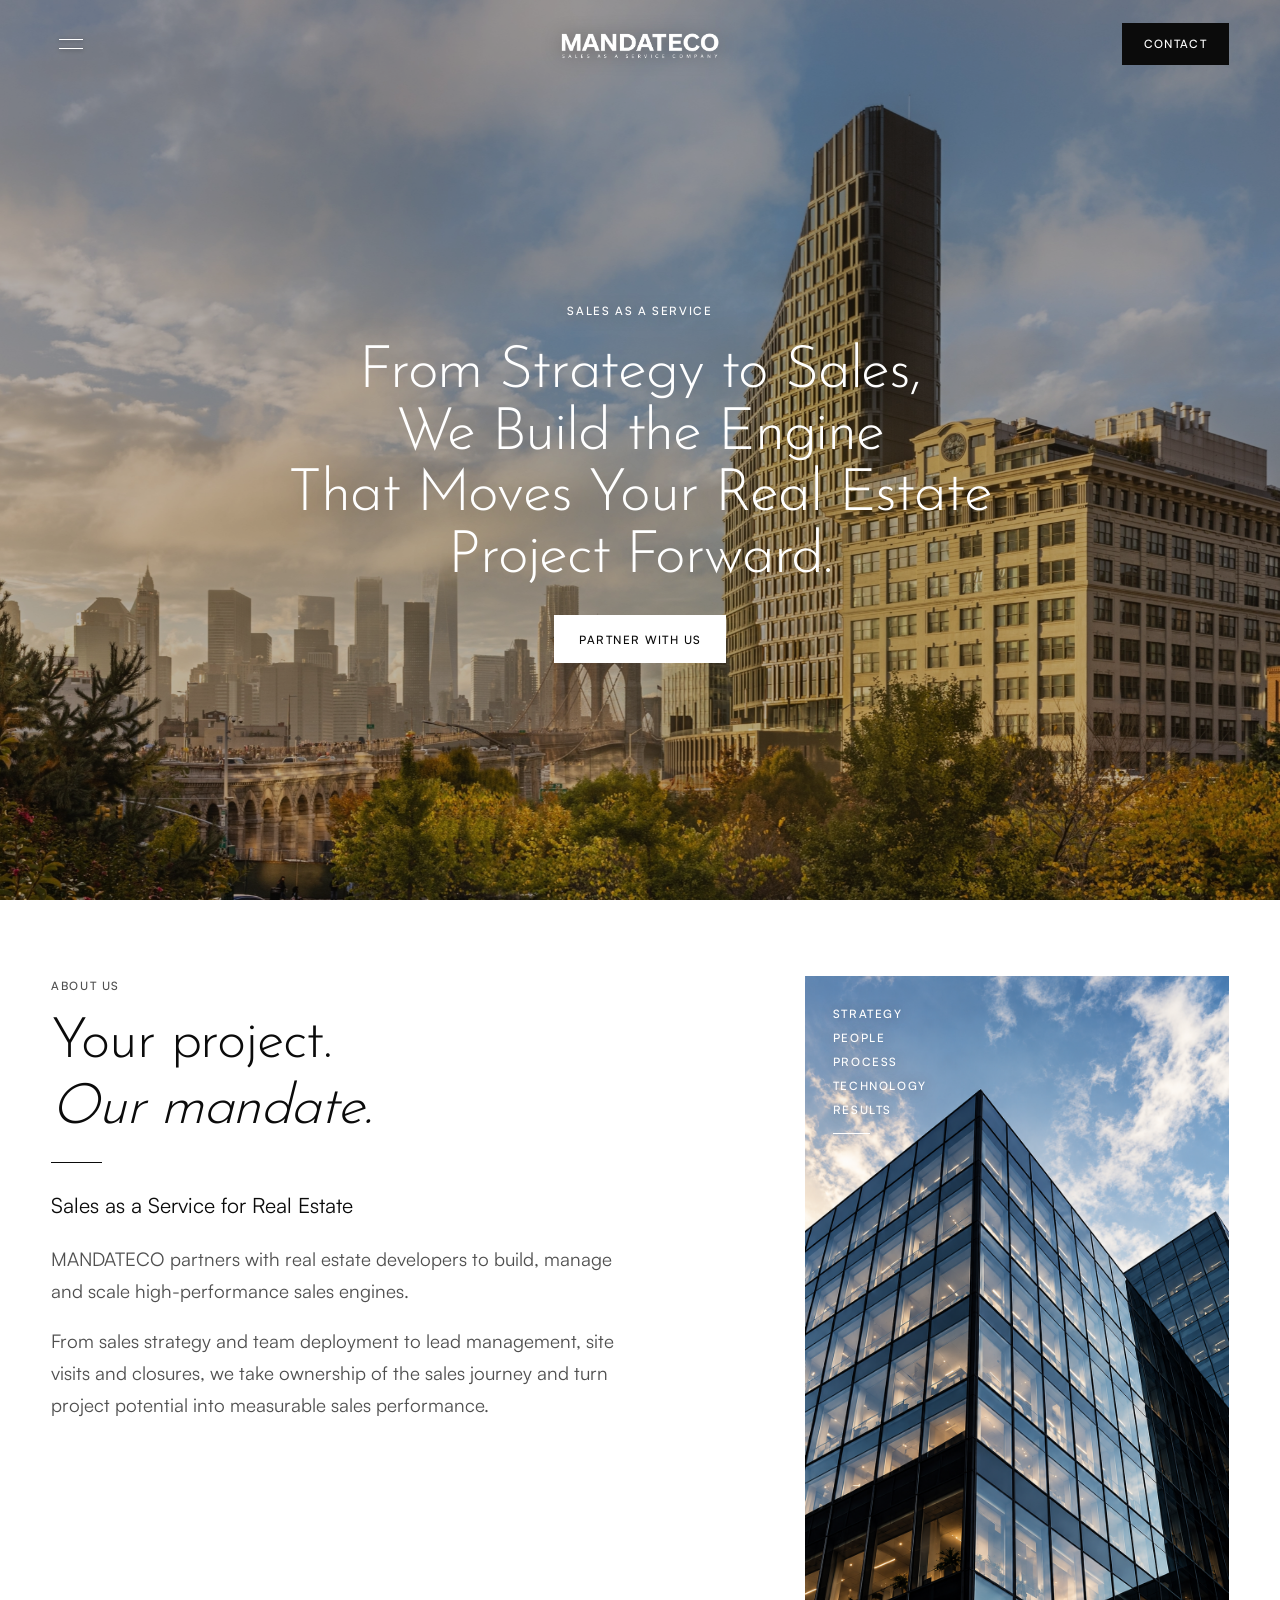
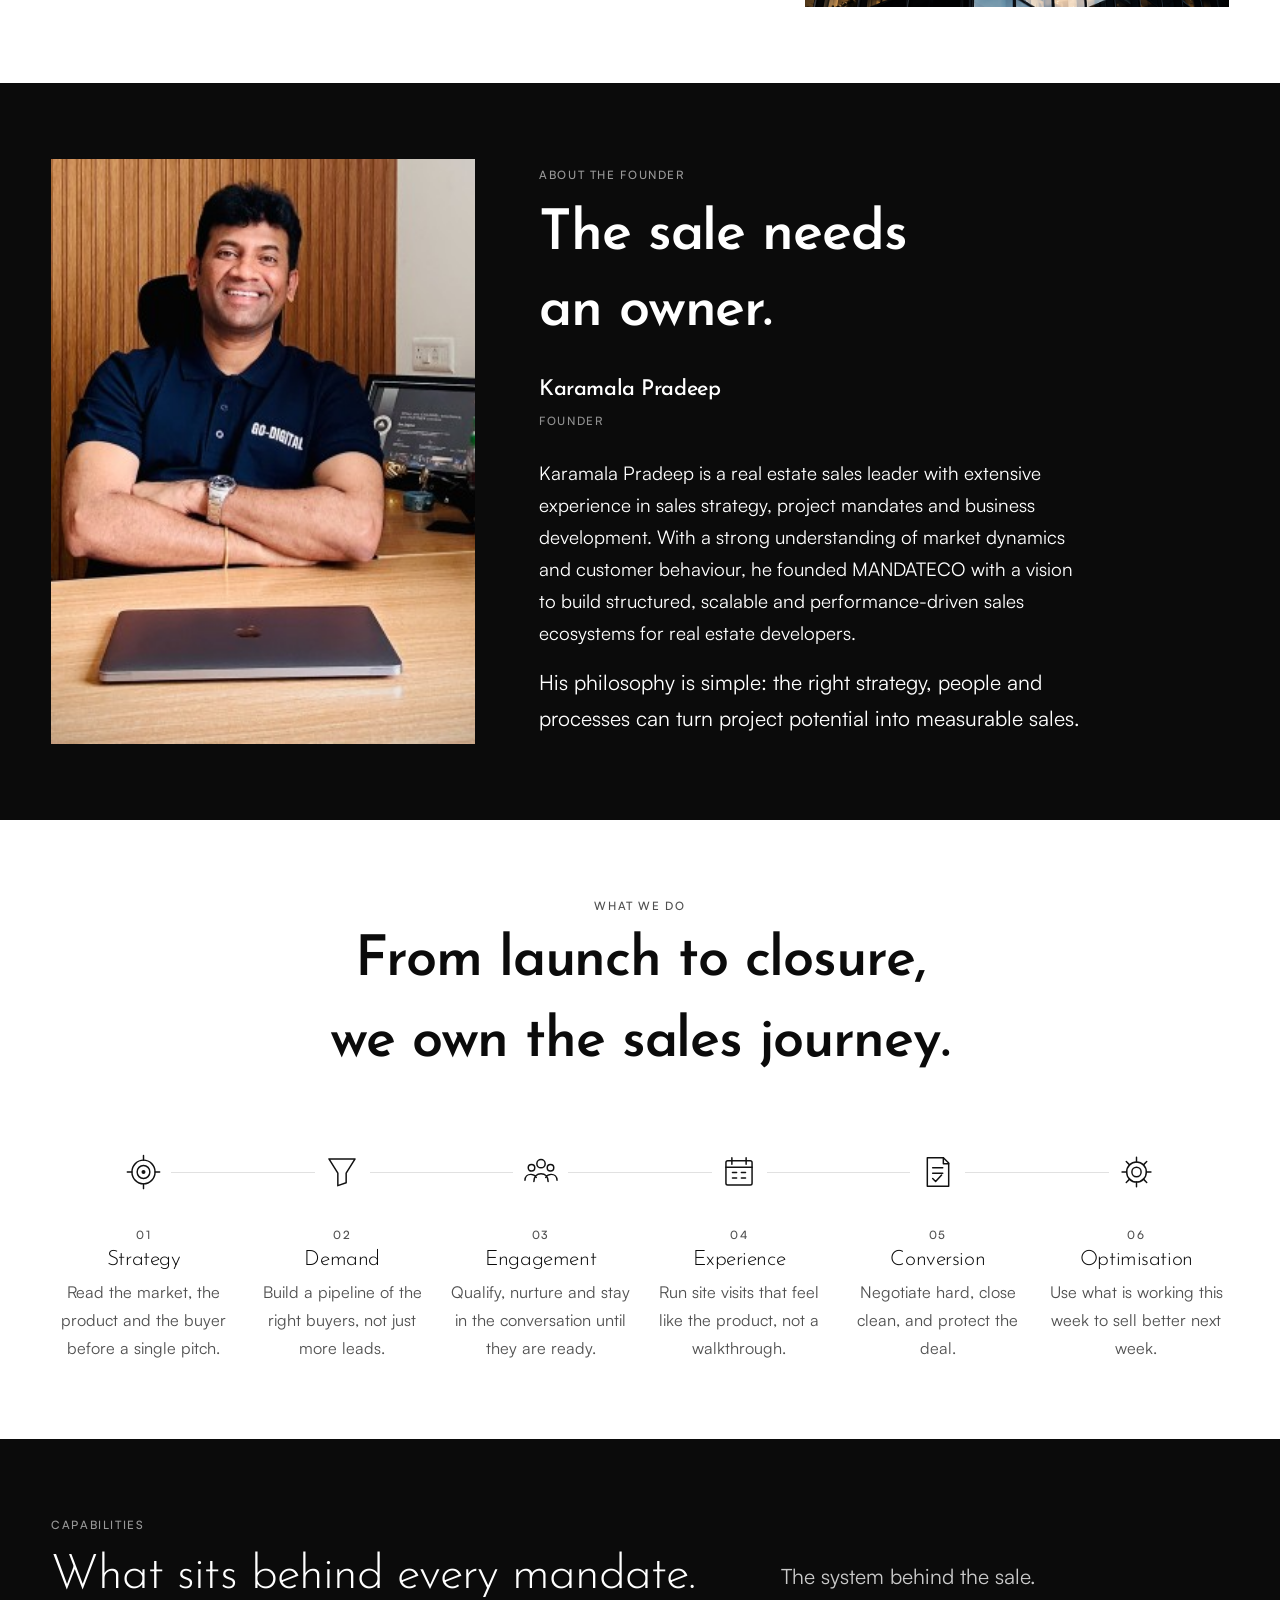
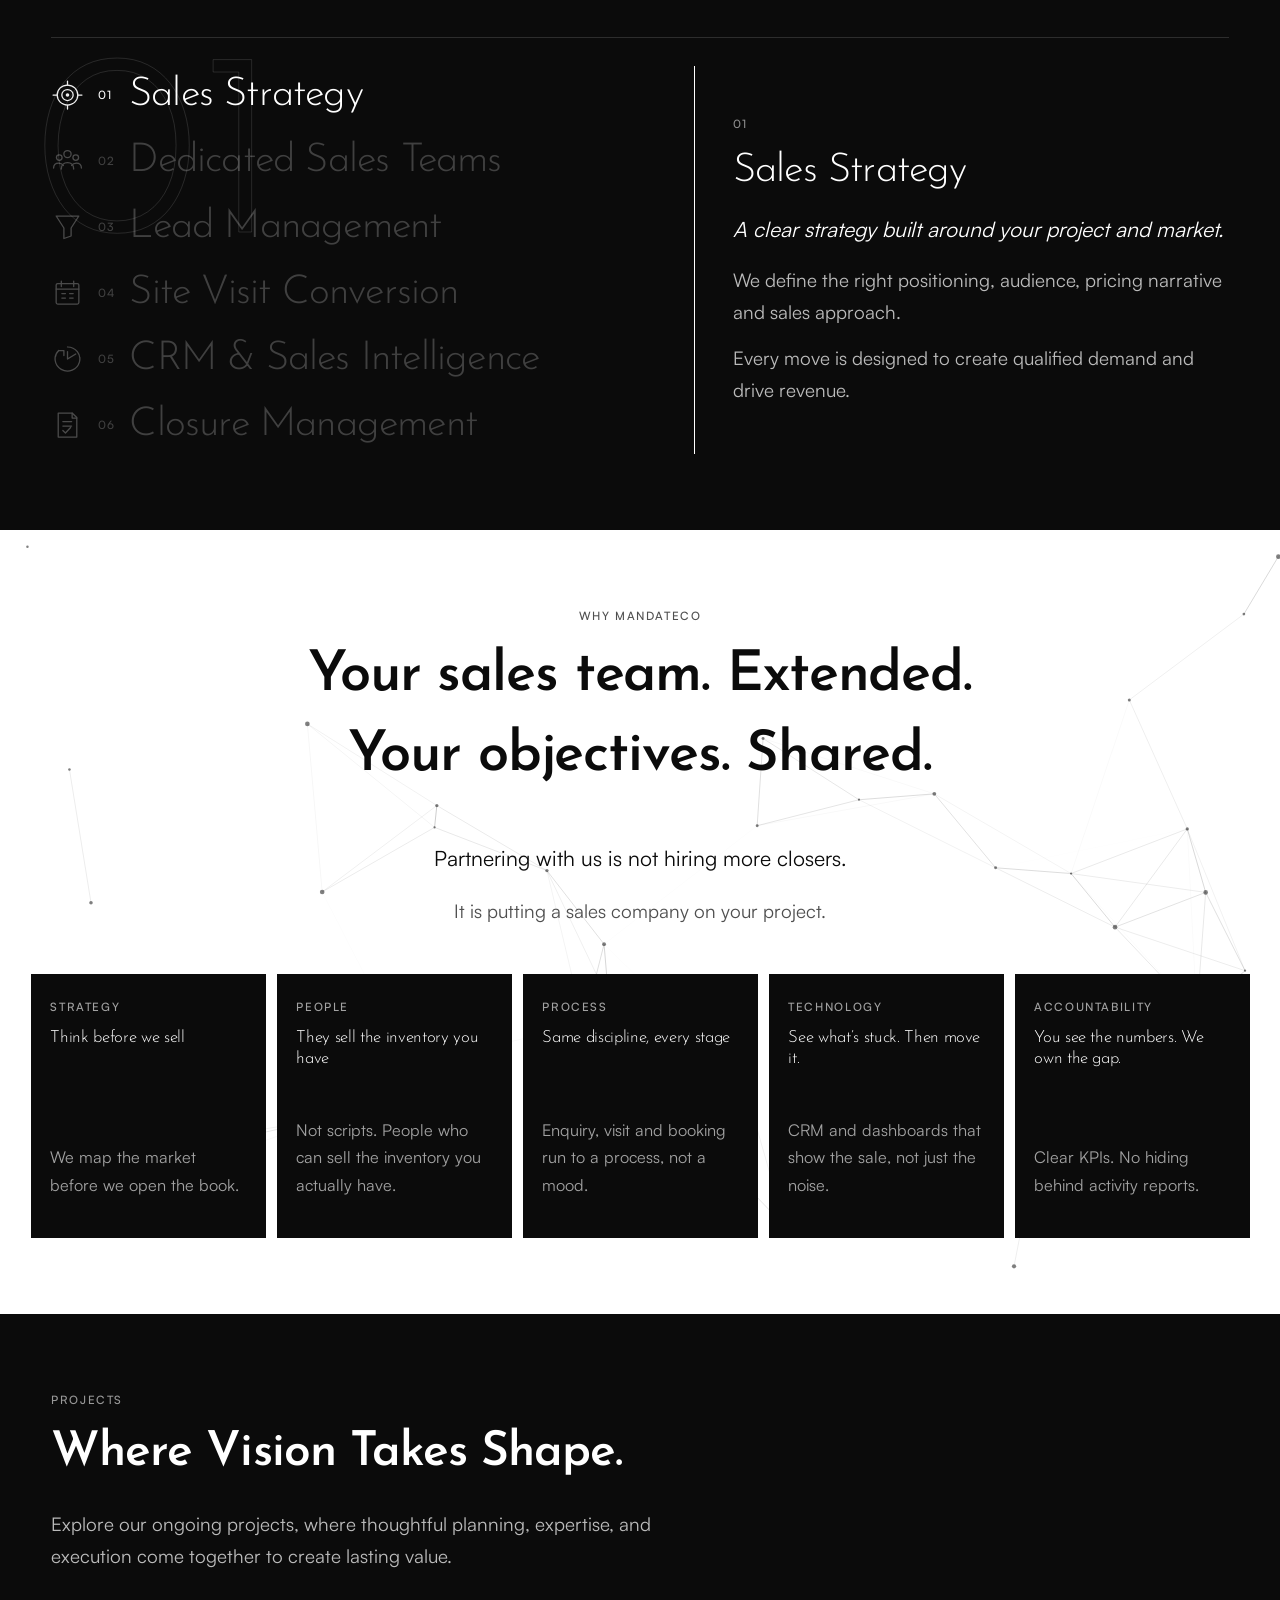
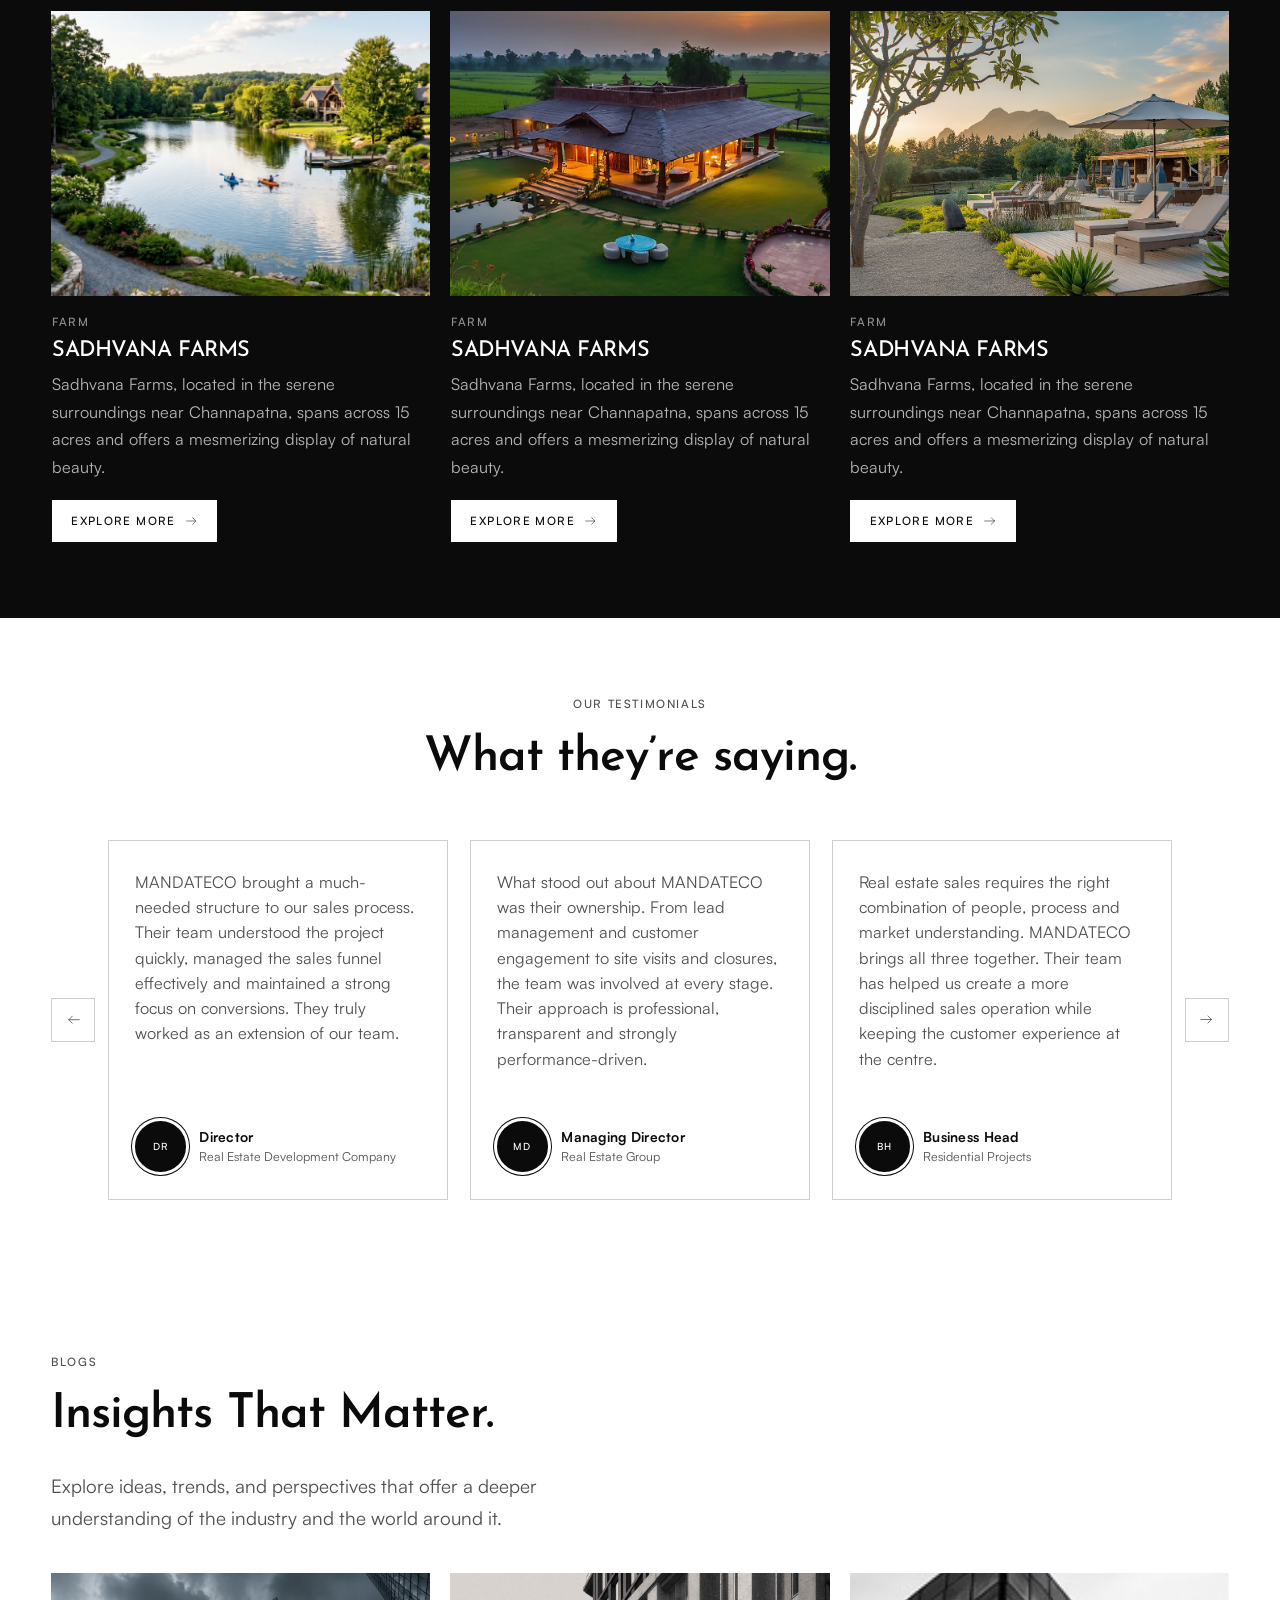
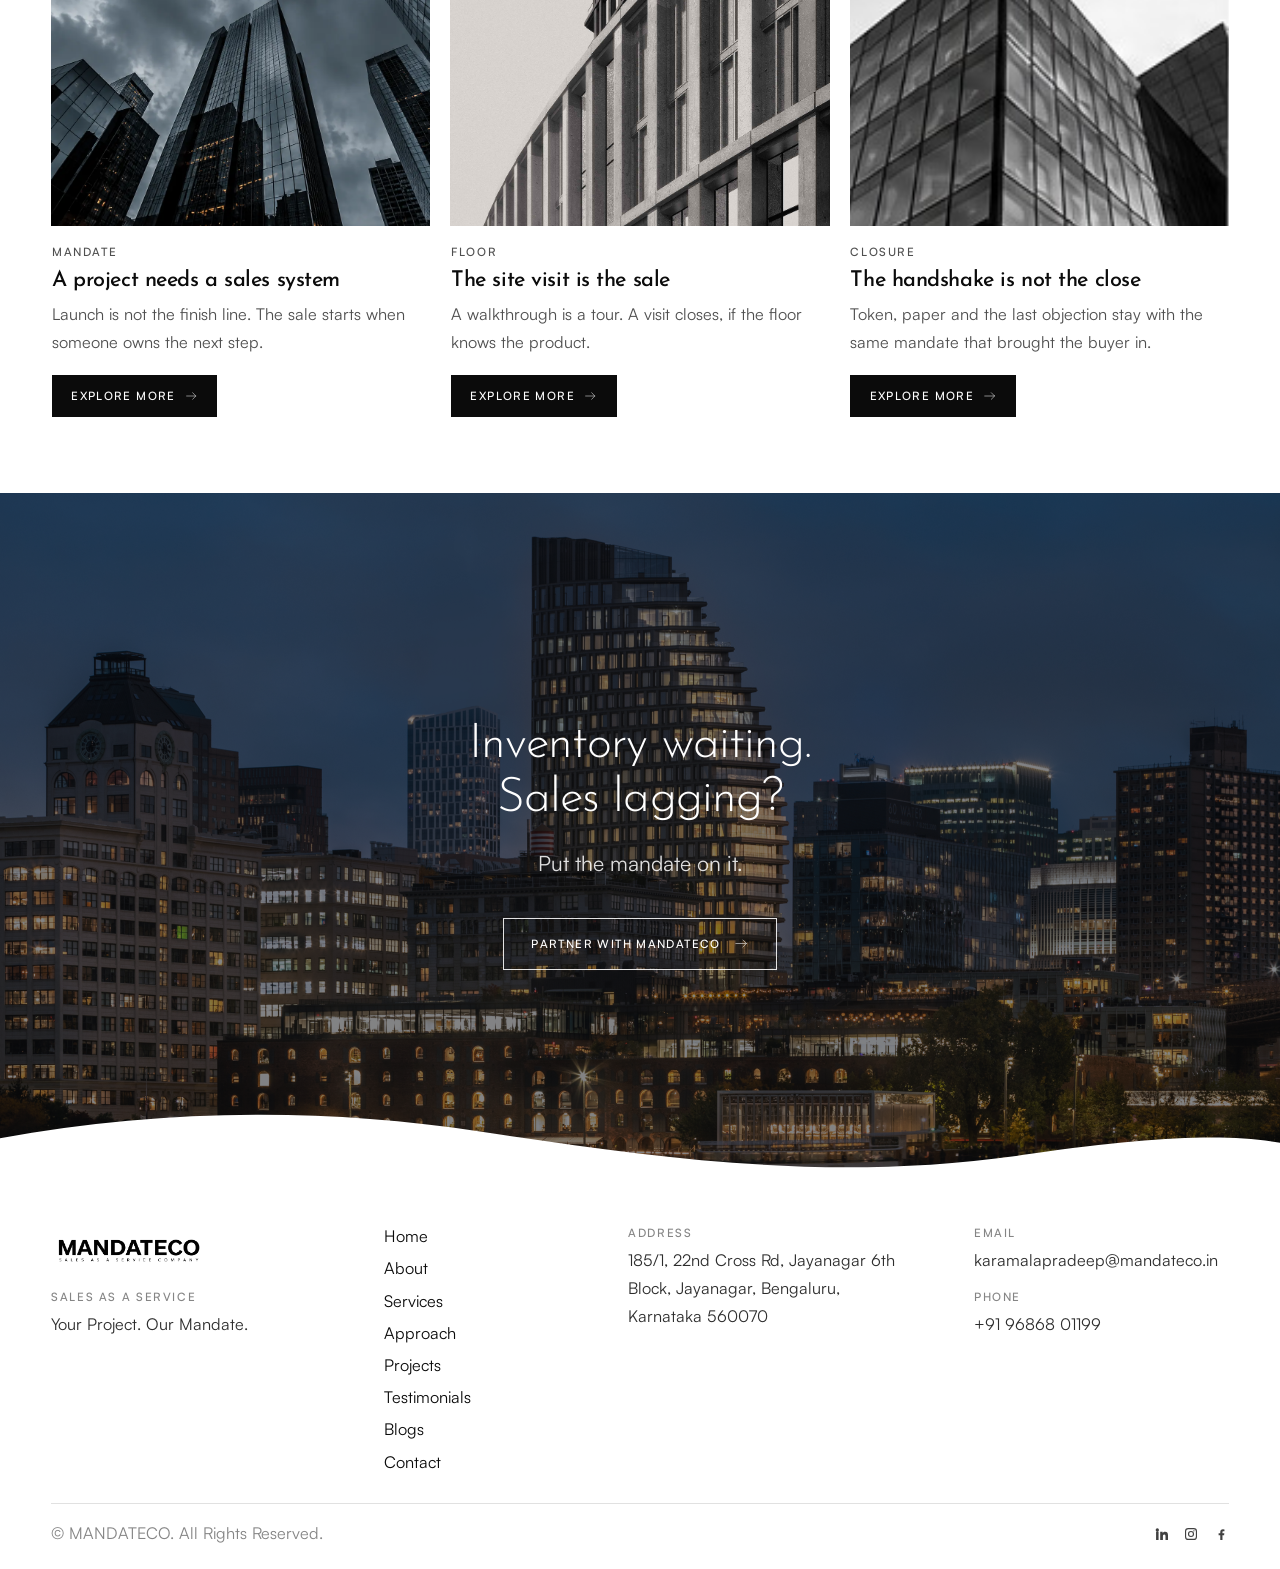
==== index.html @ 2026cc88 "s" ====
<!DOCTYPE html>
<html lang="en">
  <head>
    <meta charset="UTF-8" />
    <meta name="viewport" content="width=device-width, initial-scale=1.0" />
    <meta
      name="description"
      content="MANDATECO is Sales as a Service for real estate developers. We take the mandate and run the sale: strategy, teams, site visits and closures."
    />
    <title>MANDATECO: Sales as a Service for Real Estate</title>
    <link rel="stylesheet" href="css/style.css?v=projects-copy" />
  </head>
  <body>
    <a class="skip-link" href="#home">Skip to content</a>

    <header class="site-header" id="site-header">
      <nav class="nav" aria-label="Primary">
        <button
          class="nav__toggle"
          type="button"
          aria-expanded="false"
          aria-controls="mobile-menu"
          aria-label="Open menu"
        >
          <span class="nav__toggle-line"></span>
          <span class="nav__toggle-line"></span>
        </button>

        <a class="nav__brand" href="#home">
          <img
            class="nav__logo"
            src="assets/logo/mandateco-logo.png"
            alt="MANDATECO"
            width="220"
            height="48"
          />
        </a>

        <a class="nav__cta button-text" href="#contact">Contact</a>
      </nav>
    </header>

    <div
      class="mobile-menu"
      id="mobile-menu"
      aria-hidden="true"
      role="dialog"
      aria-modal="true"
      aria-label="Menu"
    >
      <div class="mobile-menu__bg" aria-hidden="true"></div>
      <nav class="mobile-menu__nav" aria-label="Site">
        <a class="heading-md" href="#about">About</a>
        <a class="heading-md" href="#founder">Founder</a>
        <a class="heading-md" href="#services">Services</a>
        <a class="heading-md" href="#why">Approach</a>
        <a class="heading-md" href="#projects">Projects</a>
        <a class="heading-md" href="#testimonials">Testimonials</a>
        <a class="heading-md" href="#blogs">Blogs</a>
      </nav>
    </div>

    <main>
      <section class="hero" id="home" aria-labelledby="home-title">
        <div class="hero__media" aria-hidden="true">
          <img
            class="is-active"
            src="Public/images/2022PB63_7179-5-scaled.jpg"
            alt=""
            width="2400"
            height="1350"
            fetchpriority="high"
            decoding="async"
          />
          <img
            src="Public/images/olympia-design-hero.jpg"
            alt=""
            width="2400"
            height="1350"
            loading="lazy"
            decoding="async"
          />
          <img
            src="Public/images/second_hero.avif"
            alt=""
            width="2400"
            height="1350"
            loading="lazy"
            decoding="async"
          />
        </div>

        <div class="hero__inner">
          <div class="hero__stage">
            <p class="hero__eyebrow hero__reveal label">
              Sales as a Service
            </p>
            <h1 class="hero__title hero-heading" id="home-title">
              <span class="hero__line"><span>From Strategy to Sales,</span></span>
              <span class="hero__line"><span>We Build the Engine</span></span>
              <span class="hero__line"><span>That Moves Your Real Estate</span></span>
              <span class="hero__line"><span>Project Forward.</span></span>
            </h1>
            <div class="hero__actions hero__reveal">
              <a class="btn btn--solid button-text" href="#contact">Partner With Us</a>
            </div>
          </div>
        </div>
      </section>

      <section class="system" id="about" aria-labelledby="about-title">
        <div class="system__inner">
          <div class="system__copyblock">
            <p class="system__eyebrow label system__reveal">About us</p>
            <h2 class="system__title heading-xl" id="about-title">
              <span class="system__line"><span>Your project.</span></span>
              <span class="system__line system__line--italic"><span>Our mandate.</span></span>
            </h2>
            <span class="system__rule" aria-hidden="true"></span>
            <div class="system__copy">
              <p class="system__reveal description-lg">
                Sales as a Service for Real Estate
              </p>
              <p class="system__reveal description">
                MANDATECO partners with real estate developers to build, manage and scale high-performance sales engines.
              </p>
              <p class="system__reveal description">
                From sales strategy and team deployment to lead management, site visits and closures, we take ownership of the sales journey and turn project potential into measurable sales performance.
              </p>
            </div>
          </div>

          <figure class="system__media">
            <img
              src="Public/images/ChatGPT%20Image%20Sep%2017,%202026,%2010_25_33%20AM.png"
              alt="Glass office building seen from below"
              width="1200"
              height="1800"
              loading="lazy"
              decoding="async"
            />
            <figcaption class="system__overlay label">
              <span>Strategy</span>
              <span>People</span>
              <span>Process</span>
              <span>Technology</span>
              <span>Results</span>
              <span class="system__overlay-rule" aria-hidden="true"></span>
            </figcaption>
          </figure>
        </div>
      </section>

      <section class="founder" id="founder" aria-labelledby="founder-title">
        <div class="founder__inner">
          <figure class="founder__media">
            <img
              src="Public/images/founder.png"
              alt="Karamala Pradeep, founder of MANDATECO"
              width="1200"
              height="1500"
              loading="lazy"
              decoding="async"
            />
          </figure>
          <div class="founder__copyblock">
            <p class="founder__eyebrow label">
              <span>About the founder</span>
            </p>
            <h2 class="founder__title heading-xl" id="founder-title">
              <span class="founder__line"><span>The sale needs</span></span>
              <span class="founder__line"><span>an owner.</span></span>
            </h2>
            <p class="founder__name">Karamala Pradeep</p>
            <p class="founder__role label">Founder</p>
            <div class="founder__copy">
              <p class="founder__reveal description">
                Karamala Pradeep is a real estate sales leader with extensive experience in sales strategy, project mandates and business development. With a strong understanding of market dynamics and customer behaviour, he founded MANDATECO with a vision to build structured, scalable and performance-driven sales ecosystems for real estate developers.
              </p>
              <p class="founder__reveal description-lg">
                His philosophy is simple: the right strategy, people and processes can turn project potential into measurable sales.
              </p>
            </div>
          </div>
        </div>
      </section>

      <section class="journey" id="services" aria-labelledby="services-title">
        <div class="journey__inner">
          <p class="journey__eyebrow label">What we do</p>
          <h2 class="journey__title heading-journey" id="services-title">
            <span class="journey__line"><span>From launch to closure,</span></span>
            <span class="journey__line"><span>we own the sales journey.</span></span>
          </h2>
          <div class="journey__track">
            <span class="journey__wire" aria-hidden="true"></span>
            <ol class="journey__list">
              <li class="journey__step">
                <span class="journey__node">
                  <img src="Public/mandateco_icons_svg/strategy.svg" alt="" width="64" height="64" />
                </span>
                <div class="journey__copy">
                  <p class="journey__label"><span class="label">01</span> Strategy</p>
                  <p class="journey__text description-sm">Read the market, the product and the buyer before a single pitch.</p>
                </div>
              </li>
              <li class="journey__step">
                <span class="journey__node">
                  <img src="Public/mandateco_icons_svg/lead-management.svg" alt="" width="64" height="64" />
                </span>
                <div class="journey__copy">
                  <p class="journey__label"><span class="label">02</span> Demand</p>
                  <p class="journey__text description-sm">Build a pipeline of the right buyers, not just more leads.</p>
                </div>
              </li>
              <li class="journey__step">
                <span class="journey__node">
                  <img src="Public/mandateco_icons_svg/people.svg" alt="" width="64" height="64" />
                </span>
                <div class="journey__copy">
                  <p class="journey__label"><span class="label">03</span> Engagement</p>
                  <p class="journey__text description-sm">Qualify, nurture and stay in the conversation until they are ready.</p>
                </div>
              </li>
              <li class="journey__step">
                <span class="journey__node">
                  <img src="Public/mandateco_icons_svg/site-visit.svg" alt="" width="64" height="64" />
                </span>
                <div class="journey__copy">
                  <p class="journey__label"><span class="label">04</span> Experience</p>
                  <p class="journey__text description-sm">Run site visits that feel like the product, not a walkthrough.</p>
                </div>
              </li>
              <li class="journey__step">
                <span class="journey__node">
                  <img src="Public/mandateco_icons_svg/closure.svg" alt="" width="64" height="64" />
                </span>
                <div class="journey__copy">
                  <p class="journey__label"><span class="label">05</span> Conversion</p>
                  <p class="journey__text description-sm">Negotiate hard, close clean, and protect the deal.</p>
                </div>
              </li>
              <li class="journey__step">
                <span class="journey__node">
                  <img src="Public/mandateco_icons_svg/process.svg" alt="" width="64" height="64" />
                </span>
                <div class="journey__copy">
                  <p class="journey__label"><span class="label">06</span> Optimisation</p>
                  <p class="journey__text description-sm">Use what is working this week to sell better next week.</p>
                </div>
              </li>
            </ol>
          </div>
        </div>
      </section>

      <section class="offer" id="offer" aria-labelledby="offer-title">
        <div class="offer__inner">
          <header class="offer__head">
            <div>
              <p class="offer__eyebrow label">Capabilities</p>
              <h2 class="offer__title heading-lg" id="offer-title">What sits behind every mandate.</h2>
            </div>
            <p class="offer__lead description-lg">
              The system behind the sale.
            </p>
          </header>

          <div class="offer__body">
            <span class="offer__mark" aria-hidden="true">01</span>
            <div
              class="offer__select"
              role="tablist"
              aria-label="Capabilities"
            >
              <button
                type="button"
                role="tab"
                id="offer-tab-1"
                aria-selected="true"
                aria-controls="offer-panel"
                tabindex="0"
                data-lead="A clear strategy built around your project and market."
                data-copy="We define the right positioning, audience, pricing narrative and sales approach."
                data-more="Every move is designed to create qualified demand and drive revenue."
                class="is-active heading-md"
              >
                <img
                  class="offer__tab-icon"
                  src="Public/mandateco_icons_svg/strategy.svg"
                  alt=""
                  width="32"
                  height="32"
                />
                <span class="label">01</span>
                Sales Strategy
              </button>
              <button
                type="button"
                role="tab"
                id="offer-tab-2"
                aria-selected="false"
                aria-controls="offer-panel"
                tabindex="-1"
                data-lead="A focused team working exclusively towards your goals."
                data-copy="Our sales professionals represent your brand with consistency and purpose."
                data-more="From first conversation to final negotiation, we stay involved."
                class="heading-md"
              >
                <img
                  class="offer__tab-icon"
                  src="Public/mandateco_icons_svg/people.svg"
                  alt=""
                  width="32"
                  height="32"
                />
                <span class="label">02</span>
                Dedicated Sales Teams
              </button>
              <button
                type="button"
                role="tab"
                id="offer-tab-3"
                aria-selected="false"
                aria-controls="offer-panel"
                tabindex="-1"
                data-lead="Turning every enquiry into a meaningful opportunity."
                data-copy="We qualify, prioritise and nurture leads with a structured approach."
                data-more="The focus is simple: better conversations, stronger prospects, higher intent."
                class="heading-md"
              >
                <img
                  class="offer__tab-icon"
                  src="Public/mandateco_icons_svg/lead-management.svg"
                  alt=""
                  width="32"
                  height="32"
                />
                <span class="label">03</span>
                Lead Management
              </button>
              <button
                type="button"
                role="tab"
                id="offer-tab-4"
                aria-selected="false"
                aria-controls="offer-panel"
                tabindex="-1"
                data-lead="Because a lead matters only when it moves forward."
                data-copy="We build the right journey from enquiry to scheduled site visit."
                data-more="Timely follow-ups and personalised engagement help maximise conversions."
                class="heading-md"
              >
                <img
                  class="offer__tab-icon"
                  src="Public/mandateco_icons_svg/site-visit.svg"
                  alt=""
                  width="32"
                  height="32"
                />
                <span class="label">04</span>
                Site Visit Conversion
              </button>
              <button
                type="button"
                role="tab"
                id="offer-tab-5"
                aria-selected="false"
                aria-controls="offer-panel"
                tabindex="-1"
                data-lead="Data that brings clarity to every sales decision."
                data-copy="We track leads, interactions, follow-ups and conversions in real time."
                data-more="Actionable insights help teams identify gaps and improve performance."
                class="heading-md"
              >
                <img
                  class="offer__tab-icon"
                  src="Public/mandateco_icons_svg/crm.svg"
                  alt=""
                  width="32"
                  height="32"
                />
                <span class="label">05</span>
                CRM &amp; Sales Intelligence
              </button>
              <button
                type="button"
                role="tab"
                id="offer-tab-6"
                aria-selected="false"
                aria-controls="offer-panel"
                tabindex="-1"
                data-lead="Staying with the opportunity until the deal is done."
                data-copy="We manage follow-ups, objections, negotiations and decision-making."
                data-more="Our focus remains on moving qualified prospects confidently towards closure."
                class="heading-md"
              >
                <img
                  class="offer__tab-icon"
                  src="Public/mandateco_icons_svg/closure.svg"
                  alt=""
                  width="32"
                  height="32"
                />
                <span class="label">06</span>
                Closure Management
              </button>
            </div>
            <div class="offer__panel" id="offer-panel" role="tabpanel" aria-labelledby="offer-tab-1">
              <p class="offer__panel-index label">01</p>
              <h3 class="offer__panel-name heading-md">Sales Strategy</h3>
              <p class="offer__panel-lead description-lg">
                A clear strategy built around your project and market.
              </p>
              <p class="offer__panel-text description">
                We define the right positioning, audience, pricing narrative and sales approach.
              </p>
              <p class="offer__panel-more description">
                Every move is designed to create qualified demand and drive revenue.
              </p>
            </div>
          </div>
        </div>
      </section>

      <section class="objective" id="objective" hidden>
        <div class="objective__media" aria-hidden="true">
          <img
            src="Public/images/start-skyline-b.webp"
            alt=""
            width="2400"
            height="1350"
          />
        </div>
        <div class="objective__inner">
          <p class="objective__eyebrow label">One objective</p>
          <h2 class="objective__title heading-lg">
            <span class="objective__line"><span>Empty the inventory.</span></span>
            <span class="objective__line"><span>Not the calendar.</span></span>
          </h2>
          <div class="objective__copy">
            <p class="objective__reveal description">
              Activity isn’t a result.
            </p>
            <p class="objective__reveal description">
              We track the numbers that move inventory: lead quality, visits,
              conversion, velocity and closures.
            </p>
          </div>
          <a class="objective__cta button-text" href="#contact">
            Put us on the mandate
            <img
              src="Public/mandateco_icons_svg/arrow-right.svg"
              alt=""
              width="24"
              height="24"
            />
          </a>
        </div>
      </section>

      <section class="why" id="why" aria-labelledby="why-title">
        <canvas class="why__net" aria-hidden="true"></canvas>
        <div class="why__inner">
          <header class="why__head">
            <p class="why__eyebrow label">
              <span>Why Mandateco</span>
            </p>
            <h2 class="why__title heading-why" id="why-title">
              <span class="why__line"><span>Your sales team. Extended.</span></span>
              <span class="why__line"><span>Your objectives. Shared.</span></span>
            </h2>
          </header>
          <div class="why__copy">
            <p class="why__reveal description-lg">
              <span>
                Partnering with us is not hiring more closers.
              </span>
            </p>
            <p class="why__reveal description">
              <span>It is putting a sales company on your project.</span>
            </p>
          </div>
        </div>

        <div class="voices" id="voices">
          <div class="voices__stage">
            <div class="voices__rail">
              <button
                class="voices__nav voices__nav--prev"
                type="button"
                aria-label="Previous"
              >
                <img
                  src="Public/mandateco_icons_svg/arrow-right.svg"
                  alt=""
                  width="24"
                  height="24"
                />
              </button>
              <div
                class="voices__viewport"
                tabindex="0"
                aria-label="Why Mandateco points"
              >
                <div class="voices__grid">
              <article class="voices__card voices__card--1">
                <div class="voices__copy">
                  <p class="voices__label label">Strategy</p>
                  <h3 class="voices__quote">Think before we sell</h3>
                  <p class="voices__text description-sm">
                    We map the market before we open the book.
                  </p>
                </div>
              </article>

              <article class="voices__card voices__card--2">
                <div class="voices__copy">
                  <p class="voices__label label">People</p>
                  <h3 class="voices__quote">They sell the inventory you have</h3>
                  <p class="voices__text description-sm">
                    Not scripts. People who can sell the inventory you actually have.
                  </p>
                </div>
              </article>

              <article class="voices__card voices__card--3">
                <div class="voices__copy">
                  <p class="voices__label label">Process</p>
                  <h3 class="voices__quote">Same discipline, every stage</h3>
                  <p class="voices__text description-sm">
                    Enquiry, visit and booking run to a process, not a mood.
                  </p>
                </div>
              </article>

              <article class="voices__card voices__card--4">
                <div class="voices__copy">
                  <p class="voices__label label">Technology</p>
                  <h3 class="voices__quote">See what’s stuck. Then move it.</h3>
                  <p class="voices__text description-sm">
                    CRM and dashboards that show the sale, not just the noise.
                  </p>
                </div>
              </article>

              <article class="voices__card voices__card--5">
                <div class="voices__copy">
                  <p class="voices__label label">Accountability</p>
                  <h3 class="voices__quote">You see the numbers. We own the gap.</h3>
                  <p class="voices__text description-sm">
                    Clear KPIs. No hiding behind activity reports.
                  </p>
                </div>
              </article>
                </div>
              </div>
              <button
                class="voices__nav voices__nav--next"
                type="button"
                aria-label="Next"
              >
                <img
                  src="Public/mandateco_icons_svg/arrow-right.svg"
                  alt=""
                  width="24"
                  height="24"
                />
              </button>
            </div>
          </div>
        </div>
      </section>

      <section class="projects" id="projects" aria-labelledby="projects-title">
        <div class="projects__inner">
          <header class="projects__head">
            <p class="projects__eyebrow label">
              <span>Projects</span>
            </p>
            <h2 class="projects__title heading-lg" id="projects-title">
              <span class="projects__line"><span>Where Vision Takes Shape.</span></span>
            </h2>
            <p class="projects__lead description">
              <span>
                Explore our ongoing projects, where thoughtful planning, expertise, and execution come together to create lasting value.
              </span>
            </p>
          </header>

          <div class="projects__grid">
            <article class="projects__card">
              <figure class="projects__figure">
                <img
                  src="Public/images/projects/sadhvana-lake.jpg"
                  alt="Lake and grounds at Sadhvana Farms"
                  width="900"
                  height="700"
                  loading="lazy"
                  decoding="async"
                />
              </figure>
              <div class="projects__meta">
                <p class="projects__type label">Farm</p>
                <h3 class="projects__name">SADHVANA FARMS</h3>
                <p class="projects__note description-sm">
                  Sadhvana Farms, located in the serene surroundings near Channapatna, spans across 15 acres and offers a mesmerizing display of natural beauty.
                </p>
                <a class="projects__more btn btn--solid button-text" href="#contact">
                  Explore more
                  <img
                    src="Public/mandateco_icons_svg/arrow-right.svg"
                    alt=""
                    width="24"
                    height="24"
                  />
                </a>
              </div>
            </article>

            <article class="projects__card">
              <figure class="projects__figure">
                <img
                  src="Public/images/projects/sadhvana-clubhouse.jpg"
                  alt="Clubhouse at Sadhvana Farms"
                  width="900"
                  height="700"
                  loading="lazy"
                  decoding="async"
                />
              </figure>
              <div class="projects__meta">
                <p class="projects__type label">Farm</p>
                <h3 class="projects__name">SADHVANA FARMS</h3>
                <p class="projects__note description-sm">
                  Sadhvana Farms, located in the serene surroundings near Channapatna, spans across 15 acres and offers a mesmerizing display of natural beauty.
                </p>
                <a class="projects__more btn btn--solid button-text" href="#contact">
                  Explore more
                  <img
                    src="Public/mandateco_icons_svg/arrow-right.svg"
                    alt=""
                    width="24"
                    height="24"
                  />
                </a>
              </div>
            </article>

            <article class="projects__card">
              <figure class="projects__figure">
                <img
                  src="Public/images/projects/sadhvana-garden.jpg"
                  alt="Garden seating at Sadhvana Farms"
                  width="900"
                  height="700"
                  loading="lazy"
                  decoding="async"
                />
              </figure>
              <div class="projects__meta">
                <p class="projects__type label">Farm</p>
                <h3 class="projects__name">SADHVANA FARMS</h3>
                <p class="projects__note description-sm">
                  Sadhvana Farms, located in the serene surroundings near Channapatna, spans across 15 acres and offers a mesmerizing display of natural beauty.
                </p>
                <a class="projects__more btn btn--solid button-text" href="#contact">
                  Explore more
                  <img
                    src="Public/mandateco_icons_svg/arrow-right.svg"
                    alt=""
                    width="24"
                    height="24"
                  />
                </a>
              </div>
            </article>
          </div>
        </div>
      </section>

      <section class="quotes" id="testimonials" aria-labelledby="testimonials-title">
        <div class="quotes__inner">
          <header class="quotes__head">
            <p class="quotes__eyebrow label">
              <span>Our testimonials</span>
            </p>
            <h2 class="quotes__title heading-lg" id="testimonials-title">
              <span class="quotes__line"><span>What they’re saying.</span></span>
            </h2>
          </header>

          <div class="quotes__rail">
            <button
              class="quotes__nav quotes__nav--prev"
              type="button"
              aria-label="Previous testimonials"
            >
              <img
                src="Public/mandateco_icons_svg/arrow-right.svg"
                alt=""
                width="24"
                height="24"
              />
            </button>
            <div
              class="quotes__viewport"
              tabindex="0"
              aria-label="Testimonials"
            >
              <div class="quotes__grid">
                <article class="quotes__card">
                  <p class="quotes__text description-sm">
                    MANDATECO brought a much-needed structure to our sales process. Their team understood the project quickly, managed the sales funnel effectively and maintained a strong focus on conversions. They truly worked as an extension of our team.
                  </p>
                  <div class="quotes__person">
                    <span class="quotes__avatar" aria-hidden="true">DR</span>
                    <div class="quotes__who">
                      <h3 class="quotes__name">Director</h3>
                      <p class="quotes__role">Real Estate Development Company</p>
                    </div>
                  </div>
                </article>

                <article class="quotes__card">
                  <p class="quotes__text description-sm">
                    What stood out about MANDATECO was their ownership. From lead management and customer engagement to site visits and closures, the team was involved at every stage. Their approach is professional, transparent and strongly performance-driven.
                  </p>
                  <div class="quotes__person">
                    <span class="quotes__avatar" aria-hidden="true">MD</span>
                    <div class="quotes__who">
                      <h3 class="quotes__name">Managing Director</h3>
                      <p class="quotes__role">Real Estate Group</p>
                    </div>
                  </div>
                </article>

                <article class="quotes__card">
                  <p class="quotes__text description-sm">
                    Real estate sales requires the right combination of people, process and market understanding. MANDATECO brings all three together. Their team has helped us create a more disciplined sales operation while keeping the customer experience at the centre.
                  </p>
                  <div class="quotes__person">
                    <span class="quotes__avatar" aria-hidden="true">BH</span>
                    <div class="quotes__who">
                      <h3 class="quotes__name">Business Head</h3>
                      <p class="quotes__role">Residential Projects</p>
                    </div>
                  </div>
                </article>

                <article class="quotes__card">
                  <p class="quotes__text description-sm">
                    Working with MANDATECO feels different from working with a conventional sales agency. They take the mandate seriously, understand the business objective and continuously look at ways to improve the sales funnel. Their commitment to the project has been impressive.
                  </p>
                  <div class="quotes__person">
                    <span class="quotes__avatar" aria-hidden="true">FD</span>
                    <div class="quotes__who">
                      <h3 class="quotes__name">Founder</h3>
                      <p class="quotes__role">Real Estate Development Company</p>
                    </div>
                  </div>
                </article>
              </div>
            </div>
            <button
              class="quotes__nav quotes__nav--next"
              type="button"
              aria-label="Next testimonials"
            >
              <img
                src="Public/mandateco_icons_svg/arrow-right.svg"
                alt=""
                width="24"
                height="24"
              />
            </button>
          </div>
        </div>
      </section>

      <section class="blog" id="blogs" aria-labelledby="blogs-title">
        <div class="blog__inner">
          <header class="blog__head">
            <p class="blog__eyebrow label">
              <span>Blogs</span>
            </p>
            <h2 class="blog__title heading-lg" id="blogs-title">
              <span class="blog__line"><span>Insights That Matter.</span></span>
            </h2>
            <p class="blog__lead description">
              <span>
                Explore ideas, trends, and perspectives that offer a deeper understanding of the industry and the world around it.
              </span>
            </p>
          </header>

          <div class="blog__grid">
            <article class="blog__card">
              <figure class="blog__figure">
                <img
                  src="Public/images/start-skyline-b.webp"
                  alt="City skyline at dusk"
                  width="1600"
                  height="900"
                  loading="lazy"
                  decoding="async"
                />
              </figure>
              <div class="blog__meta">
                <p class="blog__type label">Mandate</p>
                <h3 class="blog__name">A project needs a sales system</h3>
                <p class="blog__note description-sm">
                  Launch is not the finish line. The sale starts when someone
                  owns the next step.
                </p>
                <a class="blog__more btn btn--solid button-text" href="#contact">
                  Explore more
                  <img
                    src="Public/mandateco_icons_svg/arrow-right.svg"
                    alt=""
                    width="24"
                    height="24"
                  />
                </a>
              </div>
            </article>

            <article class="blog__card">
              <figure class="blog__figure">
                <img
                  src="Public/images/olympia-design-hero.jpg"
                  alt="Residential interior and product on site"
                  width="1200"
                  height="800"
                  loading="lazy"
                  decoding="async"
                />
              </figure>
              <div class="blog__meta">
                <p class="blog__type label">Floor</p>
                <h3 class="blog__name">The site visit is the sale</h3>
                <p class="blog__note description-sm">
                  A walkthrough is a tour. A visit closes, if the floor knows
                  the product.
                </p>
                <a class="blog__more btn btn--solid button-text" href="#contact">
                  Explore more
                  <img
                    src="Public/mandateco_icons_svg/arrow-right.svg"
                    alt=""
                    width="24"
                    height="24"
                  />
                </a>
              </div>
            </article>

            <article class="blog__card">
              <figure class="blog__figure">
                <img
                  src="Public/images/about-building.jpg"
                  alt="Office building facade"
                  width="1200"
                  height="800"
                  loading="lazy"
                  decoding="async"
                />
              </figure>
              <div class="blog__meta">
                <p class="blog__type label">Closure</p>
                <h3 class="blog__name">The handshake is not the close</h3>
                <p class="blog__note description-sm">
                  Token, paper and the last objection stay with the same mandate
                  that brought the buyer in.
                </p>
                <a class="blog__more btn btn--solid button-text" href="#contact">
                  Explore more
                  <img
                    src="Public/mandateco_icons_svg/arrow-right.svg"
                    alt=""
                    width="24"
                    height="24"
                  />
                </a>
              </div>
            </article>
          </div>
        </div>
      </section>

      <section class="closer" id="contact" aria-labelledby="contact-title">
        <div class="closer__media" aria-hidden="true">
          <img
            src="Public/images/CTA.jpg"
            alt=""
            width="2400"
            height="1600"
            loading="lazy"
            decoding="async"
          />
        </div>
        <div class="closer__inner">
          <h2 class="closer__title heading-lg" id="contact-title">
            <span class="closer__line"><span>Inventory waiting.</span></span>
            <span class="closer__line"><span>Sales lagging?</span></span>
          </h2>
          <p class="closer__lead description-lg">
            Put the mandate on it.
          </p>
          <a class="closer__cta button-text" href="#contact">
            Partner with MANDATECO
            <img
              src="Public/mandateco_icons_svg/arrow-right.svg"
              alt=""
              width="24"
              height="24"
            />
          </a>
        </div>
        <div class="closer__wave" aria-hidden="true">
          <svg viewBox="0 0 1440 90" preserveAspectRatio="none">
            <path
              fill="currentColor"
              d="M0,38 C180,12 360,10 540,32 C760,58 940,78 1160,52 C1300,36 1380,34 1440,42 L1440,90 L0,90 Z"
            />
          </svg>
        </div>
      </section>
    </main>

    <footer class="site-footer">
      <div class="footer__inner">
        <div class="footer__grid">
          <div class="footer__col">
            <a class="footer__brand" href="#home">
              <img
                class="footer__logo"
                src="assets/logo/mandateco-logo.png"
                alt="MANDATECO"
                width="220"
                height="48"
              />
            </a>
            <p class="footer__kicker label">Sales as a Service</p>
            <p class="footer__line description-sm">Your Project. Our Mandate.</p>
          </div>

          <nav class="footer__col" aria-label="Footer">
            <ul class="footer__list description-sm">
              <li><a href="#home">Home</a></li>
              <li><a href="#about">About</a></li>
              <li><a href="#services">Services</a></li>
              <li><a href="#why">Approach</a></li>
              <li><a href="#projects">Projects</a></li>
              <li><a href="#testimonials">Testimonials</a></li>
              <li><a href="#blogs">Blogs</a></li>
              <li><a href="#contact">Contact</a></li>
            </ul>
          </nav>

          <div class="footer__col">
            <p class="footer__heading label">Address</p>
            <p class="footer__line description-sm">
              <a
                href="https://maps.google.com/?q=185/1,+22nd+Cross+Rd,+Jayanagar+6th+Block,+Jayanagar,+Bengaluru,+Karnataka+560070"
                target="_blank"
                rel="noopener noreferrer"
              >
                185/1, 22nd Cross Rd, Jayanagar 6th Block, Jayanagar, Bengaluru,
                Karnataka 560070
              </a>
            </p>
          </div>

          <div class="footer__col">
            <p class="footer__heading label">Email</p>
            <p class="footer__line description-sm">
              <a href="mailto:karamalapradeep@mandateco.in">karamalapradeep@mandateco.in</a>
            </p>
            <p class="footer__heading label">Phone</p>
            <p class="footer__line description-sm">
              <a href="tel:+919686801199">+91 96868 01199</a>
            </p>
          </div>
        </div>

        <div class="footer__bar">
          <p class="footer__copy description-sm">
            © MANDATECO. All Rights Reserved.
          </p>
          <ul class="footer__social">
            <li>
              <a href="#" aria-label="LinkedIn">
                <svg viewBox="0 0 24 24" aria-hidden="true">
                  <path
                    fill="currentColor"
                    d="M4.98 3.5A2.48 2.48 0 1 1 2.5 6a2.48 2.48 0 0 1 2.48-2.5ZM3.1 8.75h3.76V21H3.1V8.75ZM9.3 8.75h3.6v1.67h.05c.5-.95 1.73-1.95 3.56-1.95 3.8 0 4.5 2.5 4.5 5.76V21h-3.76v-5.4c0-1.29-.02-2.95-1.8-2.95-1.8 0-2.08 1.4-2.08 2.85V21H9.3V8.75Z"
                  />
                </svg>
              </a>
            </li>
            <li>
              <a href="#" aria-label="Instagram">
                <svg viewBox="0 0 24 24" aria-hidden="true">
                  <path
                    fill="currentColor"
                    d="M8 3h8a5 5 0 0 1 5 5v8a5 5 0 0 1-5 5H8a5 5 0 0 1-5-5V8a5 5 0 0 1 5-5Zm0 1.7A3.3 3.3 0 0 0 4.7 8v8A3.3 3.3 0 0 0 8 19.3h8A3.3 3.3 0 0 0 19.3 16V8A3.3 3.3 0 0 0 16 4.7H8Zm8.4 1.55a1.05 1.05 0 1 1 0 2.1 1.05 1.05 0 0 1 0-2.1ZM12 7.4A4.6 4.6 0 1 1 7.4 12 4.6 4.6 0 0 1 12 7.4Zm0 1.7A2.9 2.9 0 1 0 14.9 12 2.9 2.9 0 0 0 12 9.1Z"
                  />
                </svg>
              </a>
            </li>
            <li>
              <a href="#" aria-label="Facebook">
                <svg viewBox="0 0 24 24" aria-hidden="true">
                  <path
                    fill="currentColor"
                    d="M14.2 21v-7.2h2.42l.36-2.8h-2.78V9.2c0-.81.22-1.36 1.39-1.36H17.2V5.32A19.4 19.4 0 0 0 14.86 5C12.5 5 10.9 6.44 10.9 9v1.99H8.4v2.8h2.5V21h3.3Z"
                  />
                </svg>
              </a>
            </li>
          </ul>
        </div>
      </div>
    </footer>

    <script src="js/main.js?v=offer-copy"></script>
  </body>
</html>
---- css/style.css ----
@font-face {
  font-family: "Josefin Sans";
  src: url("../fonts/JosefinSans-VariableFont_wght.ttf") format("truetype");
  font-weight: 100 700;
  font-style: normal;
  font-display: swap;
}

@font-face {
  font-family: "Satoshi";
  src: url("../fonts/Satoshi-Light.otf") format("opentype");
  font-weight: 300;
  font-style: normal;
  font-display: swap;
}

@font-face {
  font-family: "Satoshi";
  src: url("../fonts/Satoshi-Regular.otf") format("opentype");
  font-weight: 400;
  font-style: normal;
  font-display: swap;
}

@font-face {
  font-family: "Satoshi";
  src: url("../fonts/Satoshi-Medium.otf") format("opentype");
  font-weight: 500;
  font-style: normal;
  font-display: swap;
}

@font-face {
  font-family: "Satoshi";
  src: url("../fonts/Satoshi-Bold.otf") format("opentype");
  font-weight: 700;
  font-style: normal;
  font-display: swap;
}

:root {
  --white: #ffffff;
  --offwhite: #ffffff;
  --black: #0b0b0b;
  --black-soft: rgba(11, 11, 11, 0.72);
  --hairline: rgba(11, 11, 11, 0.12);
  --hairline-strong: rgba(11, 11, 11, 0.2);

  --font-display: "Josefin Sans", sans-serif;
  --font-body: "Satoshi", sans-serif;

  --nav-h: 88px;
  --pad-x: clamp(1.25rem, 4vw, 4.5rem);
  --section-y: clamp(2.75rem, 6vw, 4.75rem);
  --max: 1280px;

  --text-hero: 2.75rem;
  --text-xl: 2.25rem;
  --text-lg: 2rem;
  --text-md: 1.75rem;
  --text-desc-lg: 1.05rem;
  --text-desc: 1rem;
  --text-desc-sm: 0.92rem;
  --text-label: 0.64rem;
  --text-btn: 0.64rem;
  --leading-hero: 1.05;
  --leading-xl: 1.1;
  --leading-lg: 1.12;
  --leading-md: 1.15;
  --leading-body: 1.7;
  --tracking-tight: -0.02em;
  --tracking-label: 0.14em;
  --tracking-btn: 0.12em;
}

@media (min-width: 768px) {
  :root {
    --text-hero: 3.5rem;
    --text-xl: 3rem;
    --text-lg: 2.5rem;
    --text-md: 2.15rem;
    --text-desc-lg: 1.18rem;
    --text-desc: 1.1rem;
    --text-desc-sm: 0.98rem;
    --text-label: 0.68rem;
    --text-btn: 0.68rem;
  }
}

@media (min-width: 1024px) {
  :root {
    --text-hero: 4.35rem;
    --text-xl: 3.5rem;
    --text-lg: 3rem;
    --text-md: 2.5rem;
    --text-desc-lg: 1.32rem;
    --text-desc: 1.18rem;
    --text-desc-sm: 1.02rem;
    --text-label: 0.72rem;
    --text-btn: 0.72rem;
  }
}

*,
*::before,
*::after {
  box-sizing: border-box;
}

html {
  scroll-behavior: auto;
}

html,
body {
  margin: 0;
  padding: 0;
}

body {
  font-family: var(--font-body);
  font-weight: 400;
  color: var(--black);
  background: var(--white);
  line-height: var(--leading-body);
  -webkit-font-smoothing: antialiased;
}

body.menu-open {
  overflow: hidden;
}

.hero-heading,
.heading-xl,
.heading-lg,
.heading-md,
.heading-journey,
.heading-why {
  font-family: var(--font-display);
  font-style: normal;
  overflow-wrap: break-word;
}

.hero-heading,
.heading-xl,
.heading-lg,
.heading-md {
  font-weight: 300;
}

.heading-journey,
.heading-why {
  font-weight: 600;
}

.hero-heading {
  font-size: var(--text-hero);
  line-height: var(--leading-hero);
  letter-spacing: var(--tracking-tight);
}

.heading-xl,
.heading-journey,
.heading-why {
  font-size: var(--text-xl);
  line-height: var(--leading-xl);
  letter-spacing: var(--tracking-tight);
}

.heading-lg {
  font-size: var(--text-lg);
  line-height: var(--leading-lg);
  letter-spacing: var(--tracking-tight);
}

.heading-md {
  font-size: var(--text-md);
  line-height: var(--leading-md);
  letter-spacing: var(--tracking-tight);
}

.description-lg,
.description,
.description-sm {
  font-family: var(--font-body);
  font-weight: 400;
  line-height: var(--leading-body);
}

.description-lg {
  font-size: var(--text-desc-lg);
}

.description {
  font-size: var(--text-desc);
}

.description-sm {
  font-size: var(--text-desc-sm);
}

.label,
.button-text {
  font-family: var(--font-body);
  font-weight: 500;
  text-transform: uppercase;
}

.label {
  font-size: var(--text-label);
  letter-spacing: var(--tracking-label);
}

.button-text {
  font-size: var(--text-btn);
  letter-spacing: var(--tracking-btn);
}

img {
  max-width: 100%;
  display: block;
}

a {
  color: inherit;
  text-decoration: none;
}

button {
  font-family: inherit;
  background: none;
  border: 0;
  padding: 0;
  cursor: pointer;
  color: inherit;
}

.skip-link {
  position: absolute;
  left: 1rem;
  top: -100px;
  z-index: 200;
  background: var(--black);
  color: var(--white);
  padding: 0.65rem 1rem;
  font-size: 0.8rem;
  letter-spacing: 0.08em;
  text-transform: uppercase;
}

.skip-link:focus {
  top: 1rem;
}

/* -------------------------------------------------------------------------- */
/* Header: transparent overlay, logo center                                   */
/* -------------------------------------------------------------------------- */

.site-header {
  position: fixed;
  top: 0;
  left: 0;
  right: 0;
  z-index: 50;
  background: transparent;
  border-bottom: 1px solid transparent;
  transition: background 0.35s ease, border-color 0.35s ease;
}

.site-header.is-scrolled:not(.is-menu-open) {
  background: rgba(255, 255, 255, 0.96);
  border-bottom-color: transparent;
}

.site-header.is-menu-open {
  background: transparent;
  border-bottom-color: rgba(255, 255, 255, 0.12);
}

.site-header.is-scrolled:not(.is-menu-open) .nav__toggle-line {
  background: var(--black);
  box-shadow: none;
}

.site-header.is-scrolled:not(.is-menu-open) .nav__logo {
  filter: none;
}

.nav {
  display: grid;
  grid-template-columns: 1fr auto 1fr;
  align-items: center;
  min-height: var(--nav-h);
  padding: 0 var(--pad-x);
  gap: 1rem;
}

.nav__toggle {
  justify-self: start;
  display: block;
  width: 40px;
  height: 40px;
  position: relative;
}

.nav__toggle-line {
  position: absolute;
  left: 8px;
  right: 8px;
  height: 1px;
  background: var(--white);
  box-shadow: 0 1px 4px rgba(0, 0, 0, 0.45);
  transition: transform 0.45s cubic-bezier(0.16, 1, 0.3, 1),
    top 0.45s cubic-bezier(0.16, 1, 0.3, 1), background 0.35s ease, box-shadow 0.35s ease;
}

.nav__toggle-line:first-child {
  top: 15px;
}

.nav__toggle-line:last-child {
  top: 24px;
}

.nav__toggle[aria-expanded="true"] .nav__toggle-line:first-child {
  top: 19px;
  transform: rotate(45deg);
}

.nav__toggle[aria-expanded="true"] .nav__toggle-line:last-child {
  top: 19px;
  transform: rotate(-45deg);
}

.nav__brand {
  justify-self: center;
  display: flex;
  align-items: center;
}

.nav__logo {
  height: 58px;
  width: auto;
  filter: invert(1) drop-shadow(0 2px 10px rgba(0, 0, 0, 0.35));
  transition: filter 0.35s ease;
}

.nav__cta {
  justify-self: end;
  display: inline-flex;
  align-items: center;
  justify-content: center;
  min-height: 42px;
  padding: 0 1.35rem;
  position: relative;
  isolation: isolate;
  overflow: hidden;
  z-index: 1;
  background: var(--black);
  color: var(--white);
  transform: translateZ(0);
  backface-visibility: hidden;
  transition: color 0.45s cubic-bezier(0.16, 1, 0.3, 1);
}

.nav__cta::before {
  content: "";
  position: absolute;
  inset: 0;
  z-index: -1;
  background: var(--white);
  transform: scaleY(0);
  transform-origin: bottom center;
  transition: transform 0.5s cubic-bezier(0.16, 1, 0.3, 1);
}

.nav__cta:hover,
.nav__cta:focus-visible {
  color: var(--black);
}

.nav__cta:hover::before,
.nav__cta:focus-visible::before {
  transform: scaleY(1);
}

/* -------------------------------------------------------------------------- */
/* Menu overlay: all breakpoints                                              */
/* -------------------------------------------------------------------------- */

.mobile-menu {
  display: flex;
  align-items: center;
  justify-content: center;
  position: fixed;
  inset: 0;
  z-index: 40;
  padding: calc(var(--nav-h) + 1.5rem) var(--pad-x) 2.5rem;
  color: var(--white);
  text-align: center;
  visibility: hidden;
  pointer-events: none;
  transition: visibility 0s linear 0.55s;
}

.mobile-menu__bg {
  position: absolute;
  inset: 0;
  background: #161616 url("../Public/images/bg-menu-full.jpg") center / cover no-repeat;
  opacity: 0;
  transform: scale(1.08);
  transition: opacity 0.55s ease, transform 1.05s cubic-bezier(0.16, 1, 0.3, 1);
}

.mobile-menu__bg::after {
  content: "";
  position: absolute;
  inset: 0;
  background: rgba(11, 11, 11, 0.38);
}

.mobile-menu.is-open {
  visibility: visible;
  pointer-events: auto;
  transition: visibility 0s linear 0s;
}

.mobile-menu.is-open .mobile-menu__bg {
  opacity: 1;
  transform: scale(1);
}

.mobile-menu__nav {
  position: relative;
  z-index: 1;
  display: flex;
  flex-direction: column;
  align-items: center;
  gap: 1.35rem;
  width: min(100%, 36rem);
}

.mobile-menu__nav a {
  color: var(--white);
  opacity: 0;
  transform: translateY(22px);
  transition: opacity 0.35s ease, transform 0.35s ease;
}

.mobile-menu.is-open .mobile-menu__nav a {
  opacity: 1;
  transform: none;
  transition: opacity 0.65s ease, transform 0.8s cubic-bezier(0.16, 1, 0.3, 1);
}

.mobile-menu.is-open .mobile-menu__nav a:nth-child(1) { transition-delay: 0.12s; }
.mobile-menu.is-open .mobile-menu__nav a:nth-child(2) { transition-delay: 0.18s; }
.mobile-menu.is-open .mobile-menu__nav a:nth-child(3) { transition-delay: 0.24s; }
.mobile-menu.is-open .mobile-menu__nav a:nth-child(4) { transition-delay: 0.3s; }
.mobile-menu.is-open .mobile-menu__nav a:nth-child(5) { transition-delay: 0.36s; }
.mobile-menu.is-open .mobile-menu__nav a:nth-child(6) { transition-delay: 0.42s; }
.mobile-menu.is-open .mobile-menu__nav a:nth-child(7) { transition-delay: 0.48s; }

.mobile-menu.is-open .mobile-menu__nav a:hover,
.mobile-menu.is-open .mobile-menu__nav a:focus-visible {
  opacity: 0.7;
}

/* -------------------------------------------------------------------------- */
/* Hero                                                                       */
/* -------------------------------------------------------------------------- */

.hero {
  position: relative;
  min-height: 100svh;
  display: flex;
  flex-direction: column;
  justify-content: center;
  overflow: hidden;
  background: var(--black);
  color: var(--white);
}

.hero__media {
  position: absolute;
  inset: 0;
  z-index: 0;
}

.hero__media::after {
  content: "";
  position: absolute;
  inset: 0;
  z-index: 2;
  background: rgba(11, 11, 11, 0.28);
  pointer-events: none;
}

.hero__media img {
  position: absolute;
  inset: 0;
  width: 100%;
  height: 100%;
  object-fit: cover;
  object-position: center;
  opacity: 0;
  transform: scale(1.08);
  transition: opacity 1.4s ease;
  backface-visibility: hidden;
}

.hero__media img.is-active {
  opacity: 1 !important;
  z-index: 1;
  animation: heroZoom 7.5s ease-out forwards;
}

.hero.is-away .hero__media img.is-active {
  animation-play-state: paused;
}

.hero__inner {
  position: relative;
  z-index: 3;
  width: 100%;
  margin: 0;
  display: flex;
  justify-content: center;
  align-items: center;
  min-height: 100svh;
  padding: calc(var(--nav-h) + 1.5rem) var(--pad-x) 3rem;
  isolation: isolate;
  transform: translateZ(0);
  backface-visibility: hidden;
}

.hero__stage {
  display: flex;
  flex-direction: column;
  align-items: center;
  text-align: center;
  width: 100%;
}

.hero__title {
  margin: 0 auto;
  width: 100%;
  color: var(--white);
  text-shadow: 0 8px 40px rgba(0, 0, 0, 0.35);
  font-size: clamp(1.65rem, 4.6vw, 4.2rem);
  line-height: 1.05;
}

.hero__line {
  display: block;
}

.hero__line span {
  display: block;
  opacity: 0;
  transform: translateY(28px);
  transition: opacity 0.9s ease, transform 1s cubic-bezier(0.16, 1, 0.3, 1);
}

.hero.is-ready .hero__line span {
  opacity: 1;
  transform: none;
}

.hero.is-ready .hero__line:nth-child(2) span {
  transition-delay: 0.1s;
}

.hero.is-ready .hero__line:nth-child(3) span {
  transition-delay: 0.2s;
}

.hero.is-ready .hero__line:nth-child(4) span {
  transition-delay: 0.3s;
}

@media (min-width: 700px) {
  .hero__line span {
    white-space: nowrap;
  }
}

.hero__eyebrow {
  margin: 0 0 1.35rem;
  color: var(--white);
  text-shadow: 0 2px 18px rgba(0, 0, 0, 0.45);
}

.hero__actions {
  display: flex;
  flex-wrap: wrap;
  align-items: center;
  justify-content: center;
  gap: 0.85rem 1.6rem;
  margin-top: 1.65rem;
}

.hero__reveal {
  opacity: 0;
  transform: translateY(18px);
  transition: opacity 0.9s ease, transform 0.9s ease;
}

.hero.is-ready .hero__reveal {
  opacity: 1;
  transform: none;
}

.hero.is-ready .hero__eyebrow {
  transition-delay: 0.12s;
}

.hero.is-ready .hero__actions.hero__reveal {
  opacity: 0;
  transform: translateY(18px);
  transition: none;
  animation: heroActionsIn 0.85s cubic-bezier(0.16, 1, 0.3, 1) 0.55s both;
}

@keyframes heroZoom {
  to {
    transform: scale(1);
  }
}

@keyframes heroActionsIn {
  from {
    opacity: 0;
    transform: translateY(18px);
  }
  to {
    opacity: 1;
    transform: none;
  }
}

.btn {
  display: inline-flex;
  align-items: center;
  justify-content: center;
  position: relative;
  isolation: isolate;
  overflow: hidden;
  z-index: 1;
  min-height: 48px;
  padding: 0 1.55rem;
  transform: translateZ(0);
  backface-visibility: hidden;
  transition: color 0.45s cubic-bezier(0.16, 1, 0.3, 1);
}

.btn img {
  position: relative;
  z-index: 1;
}

.btn--solid {
  background: var(--black);
  color: var(--white);
}

.btn--solid::before {
  content: "";
  position: absolute;
  inset: 0;
  z-index: -1;
  background: var(--white);
  transform: scaleY(0);
  transform-origin: bottom center;
  transition: transform 0.5s cubic-bezier(0.16, 1, 0.3, 1);
}

.btn--solid:hover,
.btn--solid:focus-visible {
  color: var(--black);
}

.btn--solid:hover::before,
.btn--solid:focus-visible::before {
  transform: scaleY(1);
}

.btn--solid:hover img,
.btn--solid:focus-visible img {
  filter: none;
  transform: translateX(4px);
}

.more-cta {
  gap: 0.7rem;
  margin-top: clamp(1.85rem, 4vw, 2.6rem);
}

.more-cta img {
  width: 0.9rem;
  height: 0.9rem;
  filter: invert(1);
  transition: filter 0.45s ease, transform 0.45s cubic-bezier(0.16, 1, 0.3, 1);
}

.btn--ghost {
  padding-left: 0;
  padding-right: 0;
  background: transparent;
  color: var(--black);
  position: relative;
}

.btn--ghost::after {
  content: "";
  position: absolute;
  left: 0;
  right: 0;
  bottom: 12px;
  height: 1px;
  background: currentColor;
  transform: scaleX(0.22);
  transform-origin: left;
  transition: transform 0.5s cubic-bezier(0.16, 1, 0.3, 1);
}

.btn--ghost:hover,
.btn--ghost:focus-visible {
  transform: translateY(-2px);
}

.btn--ghost:hover::after,
.btn--ghost:focus-visible::after {
  transform: scaleX(1);
}

.hero .btn--solid {
  background: var(--white);
  color: var(--black);
  min-width: 10.5rem;
}

.hero .btn--solid::before {
  background: var(--black);
}

.hero .btn--solid:hover,
.hero .btn--solid:focus-visible {
  color: var(--white);
}

.system {
  background: var(--white);
  color: var(--black);
  padding: var(--section-y) var(--pad-x);
  scroll-margin-top: var(--nav-h);
}

.system__inner {
  width: min(100%, var(--max));
  margin: 0 auto;
  display: grid;
  grid-template-columns: minmax(0, 1fr) minmax(18rem, 26.5rem);
  gap: clamp(2rem, 5vw, 4.5rem);
  align-items: stretch;
}

.system__copyblock {
  max-width: 36rem;
}

.system__eyebrow {
  margin: 0 0 1.1rem;
  color: var(--black-soft);
}

.system__title {
  margin: 0;
  color: var(--black);
}

.system__line {
  display: block;
}

.system__line + .system__line {
  margin-top: 0.08em;
}

.system__line span {
  display: block;
  opacity: 0;
  transform: translateY(22px);
  transition: opacity 0.9s ease, transform 1s cubic-bezier(0.16, 1, 0.3, 1);
}

.system__line--italic span {
  font-style: italic;
}

.system.is-in .system__line span {
  opacity: 1;
  transform: none;
}

.system.is-in .system__line:nth-child(2) span {
  transition-delay: 0.1s;
}

.system.is-in .system__line:nth-child(3) span {
  transition-delay: 0.2s;
}

.system__rule {
  display: block;
  width: 3.15rem;
  height: 1px;
  margin: 1.35rem 0 1.55rem;
  background: var(--black);
  transform: scaleX(0);
  transform-origin: left;
  transition: transform 0.7s cubic-bezier(0.16, 1, 0.3, 1) 0.28s;
}

.system.is-in .system__rule {
  transform: scaleX(1);
}

.system__copy p {
  margin: 0 0 1.15rem;
  color: var(--black-soft);
}

.system__copy p:first-child {
  color: var(--black);
}

.system__copy p:last-child {
  margin-bottom: 0;
}

.system__reveal {
  opacity: 0;
  transform: translateY(18px);
  transition: opacity 0.85s ease, transform 0.85s ease;
}

.system.is-in .system__reveal {
  opacity: 1;
  transform: none;
}

.system.is-in .system__eyebrow {
  transition-delay: 0.06s;
}

.system.is-in .system__copy .system__reveal:nth-child(1) {
  transition-delay: 0.36s;
}

.system.is-in .system__copy .system__reveal:nth-child(2) {
  transition-delay: 0.48s;
}

.system.is-in .system__copy .system__reveal:nth-child(3) {
  transition-delay: 0.6s;
}

.system__media {
  position: relative;
  margin: 0;
  overflow: hidden;
  width: 100%;
  height: 100%;
  justify-self: end;
  opacity: 0;
  transform: translateY(22px);
  transition: opacity 0.95s ease, transform 1.05s cubic-bezier(0.16, 1, 0.3, 1);
}

.system.is-in .system__media {
  opacity: 1;
  transform: none;
  transition-delay: 0.18s;
}

.system__media img {
  width: 100%;
  height: 100%;
  object-fit: cover;
  object-position: center 40%;
}

.system__overlay {
  position: absolute;
  top: clamp(1.1rem, 2.4vw, 1.75rem);
  left: clamp(1.1rem, 2.4vw, 1.75rem);
  right: auto;
  display: flex;
  flex-direction: column;
  align-items: flex-start;
  gap: 0.28rem;
  margin: 0;
  color: var(--white);
  text-align: left;
  text-shadow: 0 1px 14px rgba(0, 0, 0, 0.35);
}

.system__overlay-rule {
  display: block;
  width: 2.35rem;
  height: 1px;
  margin-top: 0.55rem;
  background: var(--white);
}

.founder {
  background: var(--black);
  color: var(--white);
  padding: var(--section-y) var(--pad-x);
  scroll-margin-top: calc(var(--nav-h) + 1.25rem);
}

.founder__inner {
  width: min(100%, var(--max));
  margin: 0 auto;
  display: grid;
  grid-template-columns: minmax(18rem, 26.5rem) minmax(0, 1fr);
  gap: clamp(2rem, 5vw, 4.5rem);
  align-items: stretch;
}

.founder__media {
  position: relative;
  margin: 0;
  overflow: hidden;
  width: 100%;
  height: 100%;
  min-height: 28rem;
  background: #1a1a1a;
  opacity: 0;
  transform: translateY(22px);
  transition: opacity 0.95s ease, transform 1.05s cubic-bezier(0.16, 1, 0.3, 1);
}

.founder.is-in .founder__media {
  opacity: 1;
  transform: none;
}

.founder__media img {
  width: 100%;
  height: 100%;
  object-fit: cover;
  object-position: center 18%;
  transform: scale(1.06);
  transition: transform 1.35s cubic-bezier(0.16, 1, 0.3, 1);
}

.founder.is-in .founder__media img {
  transform: scale(1);
}

.founder__copyblock {
  max-width: 34rem;
  display: flex;
  flex-direction: column;
  justify-content: center;
  padding: 0.4rem 0;
}

.founder__eyebrow {
  margin: 0 0 1.1rem;
  overflow: hidden;
  padding-bottom: 0.22em;
  color: rgba(255, 255, 255, 0.58);
}

.founder__eyebrow span {
  display: block;
  transform: translateY(120%);
  transition: transform 0.85s cubic-bezier(0.16, 1, 0.3, 1);
}

.founder.is-in .founder__eyebrow span {
  transform: none;
}

.founder__title {
  margin: 0 0 1.35rem;
  font-weight: 600;
  color: var(--white);
}

.founder__line {
  display: block;
  overflow: hidden;
  padding-bottom: 0.2em;
}

.founder__line + .founder__line {
  margin-top: 0.06em;
}

.founder__line span {
  display: block;
  transform: translateY(118%);
  transition: transform 1.05s cubic-bezier(0.16, 1, 0.3, 1);
}

.founder.is-in .founder__line span {
  transform: none;
}

.founder.is-in .founder__line:nth-child(2) span {
  transition-delay: 0.1s;
}

.founder__name {
  margin: 0 0 0.35rem;
  font-family: var(--font-display);
  font-weight: 500;
  font-size: clamp(1.15rem, 1.7vw, 1.45rem);
  letter-spacing: var(--tracking-tight);
  line-height: 1.25;
  overflow: hidden;
  padding-bottom: 0.12em;
  color: var(--white);
  opacity: 0;
  transform: translateY(14px);
  transition: opacity 0.8s ease, transform 0.85s cubic-bezier(0.16, 1, 0.3, 1);
}

.founder.is-in .founder__name {
  opacity: 1;
  transform: none;
  transition-delay: 0.22s;
}

.founder__role {
  margin: 0 0 1.5rem;
  color: rgba(255, 255, 255, 0.55);
  overflow: hidden;
  padding-bottom: 0.2em;
  opacity: 0;
  transform: translateY(12px);
  transition: opacity 0.8s ease, transform 0.85s cubic-bezier(0.16, 1, 0.3, 1);
}

.founder.is-in .founder__role {
  opacity: 1;
  transform: none;
  transition-delay: 0.3s;
}

.founder__copy p {
  margin: 0 0 1rem;
  color: rgba(255, 255, 255, 0.72);
}

.founder__copy p:first-child {
  color: var(--white);
}

.founder__copy p:last-child {
  margin-bottom: 0;
  color: var(--white);
}

.founder__reveal {
  opacity: 0;
  transform: translateY(16px);
  transition: opacity 0.85s ease, transform 0.9s cubic-bezier(0.16, 1, 0.3, 1);
}

.founder.is-in .founder__reveal {
  opacity: 1;
  transform: none;
}

.founder.is-in .founder__copy .founder__reveal:nth-child(1) {
  transition-delay: 0.38s;
}

.founder.is-in .founder__copy .founder__reveal:nth-child(2) {
  transition-delay: 0.5s;
}

.journey {
  --journey-node: 4.75rem;
  --journey-loop: 3.2s;
  background: var(--white);
  color: var(--black);
  padding: var(--section-y) var(--pad-x);
  scroll-margin-top: var(--nav-h);
  overflow: hidden;
}

.journey__inner {
  width: min(100%, var(--max));
  margin: 0 auto;
}

.journey__eyebrow {
  margin: 0 auto 1rem;
  text-align: center;
  color: var(--black-soft);
  opacity: 0;
  transform: translateY(14px);
  transition: opacity 0.8s ease, transform 0.8s cubic-bezier(0.16, 1, 0.3, 1);
}

.journey.is-in .journey__eyebrow {
  opacity: 1;
  transform: none;
}

.journey__title {
  margin: 0 auto clamp(2.25rem, 5vw, 3.75rem);
  max-width: 14em;
  text-align: center;
}

.journey__line {
  display: block;
}

.journey__line + .journey__line {
  margin-top: 0.35em;
}

.journey__line span {
  display: block;
  opacity: 0;
  transform: translateY(22px);
  transition: opacity 0.9s ease, transform 1s cubic-bezier(0.16, 1, 0.3, 1);
}

.journey.is-in .journey__line span {
  opacity: 1;
  transform: none;
}

.journey.is-in .journey__line:nth-child(2) span {
  transition-delay: 0.12s;
}

.journey__track {
  position: relative;
}

.journey__wire {
  position: absolute;
  top: calc(var(--journey-node) / 2);
  left: calc(100% / 12);
  width: calc(100% * 10 / 12);
  height: 1px;
  background: var(--hairline);
  pointer-events: none;
  z-index: 0;
}

.journey__wire::after {
  content: "";
  position: absolute;
  top: 0;
  left: 0;
  height: 100%;
  width: 42%;
  background: linear-gradient(90deg, transparent 0%, var(--black) 42%, var(--black) 100%);
  opacity: 0;
}

.journey.is-in .journey__wire::after {
  animation: journey-tail var(--journey-loop) linear infinite;
}

.journey.is-away .journey__wire::after,
.journey.is-away .journey__wire::before {
  animation-play-state: paused;
}

.journey__wire::before {
  content: "";
  position: absolute;
  top: 50%;
  left: 0;
  width: 6px;
  height: 6px;
  border-radius: 50%;
  background: var(--black);
  transform: translate(-50%, -50%);
  opacity: 0;
}

.journey.is-in .journey__wire::before {
  animation: journey-run var(--journey-loop) linear infinite;
}

@keyframes journey-tail {
  0% {
    left: 0;
    opacity: 1;
  }
  100% {
    left: 58%;
    opacity: 1;
  }
}

@keyframes journey-run {
  0% {
    left: 0;
    opacity: 0;
  }
  6% {
    left: 0;
    opacity: 1;
  }
  94% {
    left: 100%;
    opacity: 1;
  }
  100% {
    left: 100%;
    opacity: 0;
  }
}

.journey__list {
  list-style: none;
  margin: 0;
  padding: 0;
  display: grid;
  grid-template-columns: repeat(6, minmax(0, 1fr));
  gap: 0 0.85rem;
  position: relative;
  z-index: 1;
}

.journey__step {
  margin: 0;
  display: flex;
  flex-direction: column;
  align-items: center;
  text-align: center;
}

.journey__node {
  width: var(--journey-node);
  height: var(--journey-node);
  display: flex;
  align-items: center;
  justify-content: center;
  background: transparent;
  position: relative;
  z-index: 1;
  opacity: 0;
  transform: translateY(16px) scale(0.82);
  transition: opacity 0.6s ease, transform 0.85s cubic-bezier(0.16, 1, 0.3, 1);
}

.journey.is-in .journey__node {
  opacity: 1;
  transform: none;
}

.journey__node img {
  width: 2.35rem;
  height: 2.35rem;
  padding: 0.55rem;
  background: var(--white);
  box-sizing: content-box;
  transform-origin: center center;
  transition: transform 0.45s cubic-bezier(0.16, 1, 0.3, 1);
}

.journey.is-in .journey__step:hover .journey__node {
  transform: scale(1.04);
}

@keyframes journey-hit {
  0%,
  100% {
    transform: scale(1);
  }
  6% {
    transform: scale(1.28);
  }
  18% {
    transform: scale(1);
  }
}

.journey__copy {
  padding: 1.15rem 0.15rem 0;
  opacity: 0;
  transform: translateY(18px);
  transition: opacity 0.7s ease, transform 0.8s cubic-bezier(0.16, 1, 0.3, 1);
}

.journey.is-in .journey__copy {
  opacity: 1;
  transform: none;
}

.journey__label {
  margin: 0 0 0.45rem;
  font-family: var(--font-display);
  font-weight: 300;
  font-size: var(--text-desc-lg);
  line-height: var(--leading-md);
  letter-spacing: var(--tracking-tight);
  color: var(--black);
}

.journey__label span {
  display: block;
  margin: 0 0 0.4rem;
  color: var(--black-soft);
}

.journey__text {
  margin: 0 auto;
  max-width: 13.5rem;
  min-height: 4.8em;
  color: var(--black-soft);
}

.journey.is-away .journey__node img {
  animation-play-state: paused;
}
.journey.is-in .journey__step:nth-child(1) .journey__node { transition-delay: 0.18s; }
.journey.is-in .journey__step:nth-child(1) .journey__copy { transition-delay: 0.3s; }
.journey.is-in .journey__step:nth-child(1) .journey__node img {
  animation: journey-hit var(--journey-loop) linear infinite;
}
.journey.is-in .journey__step:nth-child(2) .journey__node { transition-delay: 0.38s; }
.journey.is-in .journey__step:nth-child(2) .journey__copy { transition-delay: 0.5s; }
.journey.is-in .journey__step:nth-child(2) .journey__node img {
  animation: journey-hit var(--journey-loop) linear infinite;
  animation-delay: 0.563s;
}
.journey.is-in .journey__step:nth-child(3) .journey__node { transition-delay: 0.58s; }
.journey.is-in .journey__step:nth-child(3) .journey__copy { transition-delay: 0.7s; }
.journey.is-in .journey__step:nth-child(3) .journey__node img {
  animation: journey-hit var(--journey-loop) linear infinite;
  animation-delay: 1.126s;
}
.journey.is-in .journey__step:nth-child(4) .journey__node { transition-delay: 0.78s; }
.journey.is-in .journey__step:nth-child(4) .journey__copy { transition-delay: 0.9s; }
.journey.is-in .journey__step:nth-child(4) .journey__node img {
  animation: journey-hit var(--journey-loop) linear infinite;
  animation-delay: 1.69s;
}
.journey.is-in .journey__step:nth-child(5) .journey__node { transition-delay: 0.98s; }
.journey.is-in .journey__step:nth-child(5) .journey__copy { transition-delay: 1.1s; }
.journey.is-in .journey__step:nth-child(5) .journey__node img {
  animation: journey-hit var(--journey-loop) linear infinite;
  animation-delay: 2.253s;
}
.journey.is-in .journey__step:nth-child(6) .journey__node { transition-delay: 1.18s; }
.journey.is-in .journey__step:nth-child(6) .journey__copy { transition-delay: 1.3s; }
.journey.is-in .journey__step:nth-child(6) .journey__node img {
  animation: journey-hit var(--journey-loop) linear infinite;
  animation-delay: 2.816s;
}

.offer {
  background: var(--black);
  color: var(--white);
  padding: var(--section-y) var(--pad-x);
  scroll-margin-top: var(--nav-h);
  overflow: hidden;
}

.offer__inner {
  width: min(100%, var(--max));
  margin: 0 auto;
}

.offer__head {
  display: grid;
  grid-template-columns: minmax(0, 1fr) minmax(18rem, 28rem);
  gap: 2rem 3.5rem;
  align-items: end;
  margin-bottom: 2.1rem;
  opacity: 0;
  transform: translateY(18px);
  transition: opacity 0.9s ease, transform 1s cubic-bezier(0.16, 1, 0.3, 1);
}

.offer.is-in .offer__head {
  opacity: 1;
  transform: none;
}

.offer__eyebrow {
  margin: 0 0 1rem;
  color: rgba(255, 255, 255, 0.58);
}

.offer__title {
  margin: 0;
  color: var(--white);
}

.offer__lead {
  margin: 0;
  padding-bottom: 0.55rem;
  color: rgba(255, 255, 255, 0.78);
}

.offer__body {
  position: relative;
  display: grid;
  grid-template-columns: minmax(0, 1.05fr) minmax(20rem, 0.95fr);
  gap: 2.5rem 3.25rem;
  align-items: stretch;
  padding-top: 1.75rem;
  border-top: 1px solid rgba(255, 255, 255, 0.14);
}

.offer__mark {
  position: absolute;
  left: -0.06em;
  top: 1.6rem;
  z-index: 0;
  font-family: var(--font-display);
  font-size: clamp(9rem, 22vw, 16.5rem);
  font-weight: 300;
  line-height: 0.78;
  color: transparent;
  -webkit-text-stroke: 1px rgba(255, 255, 255, 0.12);
  pointer-events: none;
  user-select: none;
}

.offer__select {
  position: relative;
  z-index: 1;
  display: flex;
  flex-direction: column;
  align-items: flex-start;
  gap: 0.55rem;
  opacity: 0;
  transform: translateY(18px);
  transition: opacity 0.85s ease 0.12s, transform 0.9s cubic-bezier(0.16, 1, 0.3, 1) 0.12s;
}

.offer.is-in .offer__select {
  opacity: 1;
  transform: none;
}

.offer__select button {
  display: flex;
  align-items: center;
  gap: 0.85rem;
  width: 100%;
  margin: 0;
  padding: 0.35rem 0;
  border: 0;
  background: none;
  color: rgba(255, 255, 255, 0.22);
  text-align: left;
  justify-content: flex-start;
  cursor: pointer;
  transition: color 0.35s ease;
}

.offer__tab-icon {
  width: 2.05rem;
  height: 2.05rem;
  flex-shrink: 0;
  opacity: 0.28;
  filter: invert(1);
  transition: opacity 0.35s ease;
}

.offer__select button .label {
  color: inherit;
  min-width: 1.55em;
  flex-shrink: 0;
}

.offer__select button:hover,
.offer__select button:focus-visible {
  color: rgba(255, 255, 255, 0.55);
}

.offer__select button:hover .offer__tab-icon,
.offer__select button:focus-visible .offer__tab-icon {
  opacity: 0.7;
}

.offer__select button.is-active,
.offer__select button.is-active:hover,
.offer__select button.is-active:focus-visible {
  color: var(--white);
}

.offer__select button.is-active .offer__tab-icon {
  opacity: 1;
}

.offer__panel {
  position: relative;
  z-index: 1;
  display: flex;
  flex-direction: column;
  justify-content: center;
  margin: 0;
  padding: 1.75rem 0 1.75rem 2.35rem;
  border-left: 1px solid var(--white);
  max-width: none;
  opacity: 0;
  transform: translateY(18px);
  transition: opacity 0.85s ease 0.2s, transform 0.9s cubic-bezier(0.16, 1, 0.3, 1) 0.2s;
}

.offer.is-in .offer__panel {
  opacity: 1;
  transform: none;
}

.offer__panel-index {
  margin: 0 0 0.85rem;
  color: rgba(255, 255, 255, 0.55);
}

.offer__panel-name {
  margin: 0 0 1.15rem;
  color: var(--white);
}

.offer__panel-lead {
  margin: 0 0 1rem;
  max-width: 38rem;
  font-style: italic;
  color: var(--white);
}

.offer__panel-text,
.offer__panel-more {
  margin: 0;
  max-width: 38rem;
  color: rgba(255, 255, 255, 0.72);
  transition: opacity 0.28s ease;
}

.offer__panel-more {
  margin-top: 0.85rem;
}

.offer__panel.is-swap .offer__panel-index,
.offer__panel.is-swap .offer__panel-name,
.offer__panel.is-swap .offer__panel-lead,
.offer__panel.is-swap .offer__panel-text,
.offer__panel.is-swap .offer__panel-more {
  opacity: 0;
}

.offer__panel-index,
.offer__panel-name,
.offer__panel-lead {
  transition: opacity 0.28s ease;
}

.objective {
  position: relative;
  min-height: 100svh;
  display: flex;
  align-items: center;
  justify-content: center;
  overflow: hidden;
  color: var(--white);
  background: var(--black);
  scroll-margin-top: var(--nav-h);
}

.objective[hidden],
.objective {
  display: none !important;
}

.objective__media {
  position: absolute;
  inset: 0;
  z-index: 0;
}

.objective__media img {
  width: 100%;
  height: 100%;
  object-fit: cover;
  object-position: center center;
  transform: scale(1.06);
  transition: transform 8s cubic-bezier(0.16, 1, 0.3, 1);
}

.objective.is-in .objective__media img {
  transform: scale(1);
}

.objective__media::after {
  content: "";
  position: absolute;
  inset: 0;
  background: rgba(11, 11, 11, 0.42);
}

.objective__inner {
  position: relative;
  z-index: 1;
  width: min(100%, 46rem);
  margin: 0 auto;
  padding: calc(var(--nav-h) + 2.5rem) var(--pad-x) 4.5rem;
  display: flex;
  flex-direction: column;
  align-items: center;
  text-align: center;
}

.objective__eyebrow {
  margin: 0 0 1.35rem;
  color: rgba(255, 255, 255, 0.78);
  opacity: 0;
  transform: translateY(16px);
  transition: opacity 0.8s ease, transform 0.9s cubic-bezier(0.16, 1, 0.3, 1);
}

.objective.is-in .objective__eyebrow {
  opacity: 1;
  transform: none;
}

.objective__title {
  margin: 0 0 2rem;
}

.objective__line {
  display: block;
}

.objective__line + .objective__line {
  margin-top: 0.08em;
}

.objective__line span {
  display: block;
  opacity: 0;
  transform: translateY(22px);
  transition: opacity 0.9s ease, transform 1s cubic-bezier(0.16, 1, 0.3, 1);
}

.objective.is-in .objective__line span {
  opacity: 1;
  transform: none;
}

.objective.is-in .objective__line:nth-child(2) span {
  transition-delay: 0.1s;
}

.objective.is-in .objective__line:nth-child(3) span {
  transition-delay: 0.2s;
}

.objective__copy {
  max-width: 34rem;
}

.objective__copy p {
  margin: 0 0 1rem;
  color: rgba(255, 255, 255, 0.84);
}

.objective__copy p:last-child {
  margin-bottom: 0;
}

.objective__reveal {
  opacity: 0;
  transform: translateY(16px);
  transition: opacity 0.85s ease, transform 0.85s ease;
}

.objective.is-in .objective__reveal {
  opacity: 1;
  transform: none;
}

.objective.is-in .objective__reveal:nth-child(1) {
  transition-delay: 0.32s;
}

.objective.is-in .objective__reveal:nth-child(2) {
  transition-delay: 0.46s;
}

.objective__cta {
  display: inline-flex;
  align-items: center;
  justify-content: center;
  position: relative;
  isolation: isolate;
  overflow: hidden;
  z-index: 1;
  margin-top: 2.35rem;
  min-height: 52px;
  padding: 0 1.7rem;
  border: 1px solid rgba(255, 255, 255, 0.88);
  background: transparent;
  color: var(--white);
  gap: 0.8rem;
  transform: translateZ(0);
  backface-visibility: hidden;
  transition: color 0.45s cubic-bezier(0.16, 1, 0.3, 1);
}

.objective__cta::before {
  content: "";
  position: absolute;
  inset: 0;
  z-index: -1;
  background: var(--white);
  transform: scaleY(0);
  transform-origin: bottom center;
  transition: transform 0.5s cubic-bezier(0.16, 1, 0.3, 1);
}

.objective__cta img {
  position: relative;
  z-index: 1;
  width: 0.95rem;
  height: 0.95rem;
  filter: invert(1);
  transition: filter 0.45s ease, transform 0.45s cubic-bezier(0.16, 1, 0.3, 1);
}

.objective__cta:hover,
.objective__cta:focus-visible {
  color: var(--black);
}

.objective__cta:hover::before,
.objective__cta:focus-visible::before {
  transform: scaleY(1);
}

.objective__cta:hover img,
.objective__cta:focus-visible img {
  filter: none;
  transform: translateX(5px);
}

.why {
  position: relative;
  overflow: hidden;
  background: var(--white);
  color: var(--black);
  padding: var(--section-y) 0 0;
  scroll-margin-top: var(--nav-h);
}

.why__net {
  position: absolute;
  inset: 0;
  width: 100%;
  height: 100%;
  z-index: 0;
  pointer-events: none;
}

.why__inner {
  position: relative;
  z-index: 1;
  width: min(100%, 72rem);
  margin: 0 auto;
  padding: 0 var(--pad-x);
  display: flex;
  flex-direction: column;
  align-items: center;
  text-align: center;
}

.why__head {
  width: 100%;
  margin: 0 0 clamp(1.75rem, 3.5vw, 2.75rem);
}

.why__eyebrow {
  margin: 0 0 1.15rem;
  overflow: hidden;
  padding-bottom: 0.2em;
  color: var(--black-soft);
}

.why__eyebrow span {
  display: block;
  transform: translateY(120%);
  transition: transform 0.9s cubic-bezier(0.16, 1, 0.3, 1);
}

.why.is-in .why__eyebrow span {
  transform: none;
}

.why__title {
  margin: 0 auto;
  font-size: clamp(1.2rem, 5.15vw, 3.5rem);
}

.why__line {
  display: block;
  overflow: hidden;
  padding-bottom: 0.16em;
  white-space: nowrap;
}

.why__line + .why__line {
  margin-top: 0.18em;
}

.why__line span {
  display: block;
  transform: translateY(115%);
  transition: transform 1.05s cubic-bezier(0.16, 1, 0.3, 1);
}

.why.is-in .why__line span {
  transform: none;
}

.why.is-in .why__line:nth-child(2) span {
  transition-delay: 0.12s;
}

.why__copy {
  width: 100%;
  max-width: 34rem;
  margin: 0 auto;
}

.why__copy p {
  margin: 0 0 1rem;
  overflow: hidden;
  padding-bottom: 0.12em;
  color: var(--black-soft);
}

.why__copy p:first-child {
  color: var(--black);
}

.why__copy p:last-child {
  margin-bottom: 0;
}

.why__reveal span {
  display: block;
  transform: translateY(110%);
  transition: transform 0.95s cubic-bezier(0.16, 1, 0.3, 1);
}

.why.is-in .why__reveal span {
  transform: none;
}

.why.is-in .why__reveal:nth-child(1) span {
  transition-delay: 0.24s;
}

.why.is-in .why__reveal:nth-child(2) span {
  transition-delay: 0.36s;
}

.why__points {
  display: grid;
  width: 100%;
  min-height: 11.5rem;
  margin: 0 0 1.5rem;
  padding-top: 0;
}

.why__point {
  grid-area: 1 / 1;
  width: 100%;
  visibility: hidden;
  pointer-events: none;
}

.why__point.is-active {
  visibility: visible;
  pointer-events: auto;
}

.why__point-label {
  margin: 0 0 0.7rem;
  overflow: hidden;
  padding-bottom: 0.2em;
  color: var(--black-soft);
}

.why__point-title {
  margin: 0 0 0.85rem;
  overflow: hidden;
  padding-bottom: 0.16em;
}

.why__point-text {
  margin: 0;
  overflow: hidden;
  padding-bottom: 0.12em;
  color: var(--black-soft);
}

.why__point-label span,
.why__point-title span,
.why__point-text span {
  display: block;
  transform: translateY(115%);
  transition: transform 0.85s cubic-bezier(0.16, 1, 0.3, 1);
}

.why__point.is-in .why__point-label span,
.why__point.is-in .why__point-title span,
.why__point.is-in .why__point-text span {
  transform: none;
}

.why__point.is-in .why__point-label span {
  transition-delay: 0.04s;
}

.why__point.is-in .why__point-title span {
  transition-delay: 0.12s;
}

.why__point.is-in .why__point-text span {
  transition-delay: 0.22s;
}

.voices {
  --voices-gap: 0.85rem;
  position: relative;
  z-index: 1;
  overflow: visible;
  background: transparent;
  color: var(--black);
  scroll-margin-top: var(--nav-h);
}

.voices__stage {
  width: min(100%, var(--max));
  margin: 0 auto;
  padding: clamp(1.75rem, 4vw, 2.75rem) var(--pad-x) var(--section-y);
}

.voices__rail {
  display: grid;
  grid-template-columns: 2.75rem minmax(0, 1fr) 2.75rem;
  align-items: center;
  gap: 0.8rem;
}

.voices__nav {
  width: 2.75rem;
  height: 2.75rem;
  display: grid;
  place-items: center;
  position: relative;
  isolation: isolate;
  overflow: hidden;
  z-index: 1;
  border: 1px solid var(--hairline-strong);
  background: var(--white);
  color: var(--black);
  cursor: pointer;
  transform: translateZ(0);
  transition: opacity 0.35s ease;
}

.voices__nav::before {
  content: "";
  position: absolute;
  inset: 0;
  z-index: -1;
  background: var(--black);
  transform: scaleY(0);
  transform-origin: bottom center;
  transition: transform 0.5s cubic-bezier(0.16, 1, 0.3, 1);
}

.voices__nav img {
  position: relative;
  z-index: 1;
  width: 0.95rem;
  height: 0.95rem;
  transition: filter 0.4s cubic-bezier(0.16, 1, 0.3, 1);
}

.voices__nav--prev img {
  transform: rotate(180deg);
}

.voices__nav:hover:not(:disabled)::before,
.voices__nav:focus-visible:not(:disabled)::before {
  transform: scaleY(1);
}

.voices__nav:hover:not(:disabled) img,
.voices__nav:focus-visible:not(:disabled) img {
  filter: invert(1);
}

.voices__nav:disabled {
  opacity: 0.28;
  cursor: default;
}

.voices__viewport {
  min-width: 0;
  overflow-x: auto;
  overflow-y: hidden;
  scroll-behavior: auto;
  scrollbar-width: none;
  container-type: inline-size;
}

.voices__viewport::-webkit-scrollbar {
  display: none;
}

.voices__grid {
  display: flex;
  flex-wrap: nowrap;
  gap: var(--voices-gap);
}

.voices__card {
  display: flex;
  flex-direction: column;
  flex: 0 0 100cqi;
  width: 100cqi;
  min-height: 15.5rem;
  padding: 1.6rem 1.5rem 1.55rem;
  background: var(--black);
  color: var(--white);
  border: 1px solid var(--black);
  text-align: left;
}

.voices__label,
.voices__text {
  transition: color 0.45s cubic-bezier(0.16, 1, 0.3, 1);
}

.voices__copy {
  display: flex;
  flex-direction: column;
  flex: 1;
  min-height: 0;
}

.voices__quote {
  margin: 0;
  font-family: var(--font-display);
  font-size: clamp(1.2rem, 1.8vw, 1.5rem);
  font-weight: 300;
  line-height: 1.22;
  letter-spacing: var(--tracking-tight);
  overflow-wrap: break-word;
}

.voices__label {
  margin: 0 0 0.85rem;
  color: rgba(255, 255, 255, 0.62);
}

.voices__text {
  margin-top: auto;
  padding-top: 1.2rem;
  max-width: none;
  color: rgba(255, 255, 255, 0.62);
}

.voices__person {
  display: flex;
  align-items: center;
  gap: 0.7rem;
}

.voices__avatar {
  flex: 0 0 2.05rem;
  width: 2.05rem;
  height: 2.05rem;
  display: grid;
  place-items: center;
  border-radius: 50%;
  background: var(--black);
  color: var(--white);
  font-family: var(--font-body);
  font-size: 0.58rem;
  font-weight: 500;
  letter-spacing: 0.08em;
}

.voices__name,
.voices__role {
  display: block;
}

.voices__name {
  font-family: var(--font-body);
  font-size: 0.82rem;
  font-weight: 600;
  line-height: 1.3;
}

.voices__role {
  font-size: 0.72rem;
  color: rgba(11, 11, 11, 0.5);
  line-height: 1.3;
}

.voices__card {
  opacity: 0;
  transform: translateY(18px);
  transition: opacity 0.8s ease, transform 0.9s cubic-bezier(0.16, 1, 0.3, 1),
    background-color 0.45s cubic-bezier(0.16, 1, 0.3, 1),
    color 0.45s cubic-bezier(0.16, 1, 0.3, 1);
}

.voices.is-in .voices__card {
  opacity: 1;
  transform: none;
}

.voices.is-in .voices__card--1 { transition-delay: 0.06s; }
.voices.is-in .voices__card--2 { transition-delay: 0.12s; }
.voices.is-in .voices__card--3 { transition-delay: 0.18s; }
.voices.is-in .voices__card--4 { transition-delay: 0.24s; }
.voices.is-in .voices__card--5 { transition-delay: 0.3s; }

.voices.is-in .voices__card:hover,
.voices.is-in .voices__card:focus-within {
  background: var(--white);
  color: var(--black);
  transform: none;
  transition-delay: 0s;
}

.voices.is-in .voices__card:hover .voices__label,
.voices.is-in .voices__card:hover .voices__text,
.voices.is-in .voices__card:focus-within .voices__label,
.voices.is-in .voices__card:focus-within .voices__text {
  color: var(--black-soft);
}

@media (max-width: 639px) {
  .voices__rail {
    grid-template-columns: 1fr 1fr;
    grid-template-areas:
      "view view"
      "prev next";
    gap: 0.85rem;
  }

  .voices__viewport {
    grid-area: view;
  }

  .voices__nav--prev {
    grid-area: prev;
    justify-self: start;
  }

  .voices__nav--next {
    grid-area: next;
    justify-self: end;
  }
}

@media (min-width: 720px) {
  .voices {
    --voices-gap: 0.85rem;
  }

  .voices__card {
    flex-basis: calc((100cqi - var(--voices-gap)) / 2);
    width: calc((100cqi - var(--voices-gap)) / 2);
  }
}

@media (min-width: 1200px) {
  .voices {
    --voices-gap: 0.7rem;
  }

  .voices__stage {
    width: min(100%, 1440px);
    padding-left: clamp(1.1rem, 2.4vw, 2.25rem);
    padding-right: clamp(1.1rem, 2.4vw, 2.25rem);
  }

  .voices__rail {
    grid-template-columns: minmax(0, 1fr);
  }

  .voices__nav {
    display: none;
  }

  .voices__viewport {
    overflow: visible;
  }

  .voices__grid {
    display: grid;
    grid-template-columns: repeat(5, minmax(0, 1fr));
    gap: var(--voices-gap);
  }

  .voices__card {
    flex: none;
    width: auto;
    min-width: 0;
    min-height: 16.5rem;
    padding: 1.4rem 1.15rem 1.3rem;
  }

  .voices__label {
    margin-bottom: 0.7rem;
  }

  .voices__quote {
    font-size: clamp(1.05rem, 1.12vw, 1.24rem);
    line-height: 1.25;
  }

  .voices__text {
    padding-top: 1rem;
  }
}

.quotes {
  --quotes-gap: 0.85rem;
  position: relative;
  background: var(--white);
  color: var(--black);
  padding: var(--section-y) var(--pad-x);
  scroll-margin-top: calc(var(--nav-h) + 1.25rem);
}

.quotes__inner {
  width: min(100%, var(--max));
  margin: 0 auto;
}

.quotes__head {
  max-width: 38rem;
  margin: 0 auto clamp(1.75rem, 4vw, 2.75rem);
  text-align: center;
}

.quotes__eyebrow {
  margin: 0 0 0.95rem;
  overflow: hidden;
  padding-bottom: 0.22em;
  color: var(--black-soft);
}

.quotes__eyebrow span {
  display: block;
  transform: translateY(120%);
  transition: transform 0.85s cubic-bezier(0.16, 1, 0.3, 1);
}

.quotes.is-in .quotes__eyebrow span {
  transform: none;
}

.quotes__title {
  margin: 0;
  font-weight: 600;
}

.quotes__line {
  display: block;
  overflow: hidden;
  padding-bottom: 0.22em;
}

.quotes__line span {
  display: block;
  transform: translateY(118%);
  transition: transform 1.05s cubic-bezier(0.16, 1, 0.3, 1);
}

.quotes.is-in .quotes__line span {
  transform: none;
  transition-delay: 0.08s;
}

.quotes__rail {
  display: grid;
  grid-template-columns: 2.75rem minmax(0, 1fr) 2.75rem;
  align-items: center;
  gap: 0.8rem;
}

.quotes__nav {
  width: 2.75rem;
  height: 2.75rem;
  display: grid;
  place-items: center;
  position: relative;
  isolation: isolate;
  overflow: hidden;
  z-index: 1;
  border: 1px solid var(--hairline-strong);
  background: var(--white);
  color: var(--black);
  cursor: pointer;
  transform: translateZ(0);
  transition: opacity 0.35s ease;
}

.quotes__nav::before {
  content: "";
  position: absolute;
  inset: 0;
  z-index: -1;
  background: var(--black);
  transform: scaleY(0);
  transform-origin: bottom center;
  transition: transform 0.5s cubic-bezier(0.16, 1, 0.3, 1);
}

.quotes__nav img {
  position: relative;
  z-index: 1;
  width: 0.95rem;
  height: 0.95rem;
  transition: filter 0.4s cubic-bezier(0.16, 1, 0.3, 1);
}

.quotes__nav--prev img {
  transform: rotate(180deg);
}

.quotes__nav:hover::before,
.quotes__nav:focus-visible::before {
  transform: scaleY(1);
}

.quotes__nav:hover img,
.quotes__nav:focus-visible img {
  filter: invert(1);
}

.quotes__viewport {
  min-width: 0;
  overflow: hidden;
  container-type: inline-size;
}

.quotes__grid {
  display: flex;
  flex-wrap: nowrap;
  gap: var(--quotes-gap);
  width: 100%;
  transition: transform 0.65s cubic-bezier(0.16, 1, 0.3, 1);
}

.quotes__card {
  display: flex;
  flex-direction: column;
  flex: 0 0 100cqi;
  width: 100cqi;
  min-width: 0;
  min-height: 20.5rem;
  padding: 1.65rem 1.5rem 1.55rem;
  background: var(--white);
  border: 1px solid var(--hairline-strong);
  opacity: 0;
  transform: translateY(28px);
  transition: opacity 0.85s ease, transform 0.95s cubic-bezier(0.16, 1, 0.3, 1),
    border-color 0.45s cubic-bezier(0.16, 1, 0.3, 1);
}

.quotes.is-in .quotes__card {
  opacity: 1;
  transform: none;
}

.quotes.is-in .quotes__card:nth-child(1) { transition-delay: 0.16s; }
.quotes.is-in .quotes__card:nth-child(2) { transition-delay: 0.24s; }
.quotes.is-in .quotes__card:nth-child(3) { transition-delay: 0.3s; }
.quotes.is-in .quotes__card:nth-child(4) { transition-delay: 0.36s; }

.quotes.is-in .quotes__card:hover,
.quotes.is-in .quotes__card:focus-within {
  border-color: var(--black);
  transition-delay: 0s;
}

.quotes__text {
  margin: 0;
  color: var(--black-soft);
  line-height: 1.55;
}

.quotes__person {
  display: flex;
  align-items: center;
  gap: 0.85rem;
  margin-top: auto;
  padding-top: 1.75rem;
}

.quotes__avatar {
  flex: 0 0 3.15rem;
  width: 3.15rem;
  height: 3.15rem;
  display: grid;
  place-items: center;
  border-radius: 50%;
  background: var(--black);
  color: var(--white);
  box-shadow: 0 0 0 3px var(--white), 0 0 0 4px var(--black);
  font-family: var(--font-body);
  font-size: 0.62rem;
  font-weight: 500;
  letter-spacing: 0.1em;
}

.quotes__who {
  display: flex;
  flex-direction: column;
  gap: 0.12rem;
  min-width: 0;
}

.quotes__name {
  margin: 0;
  font-family: var(--font-body);
  font-size: 0.86rem;
  font-weight: 600;
  line-height: 1.3;
  letter-spacing: 0.02em;
}

.quotes__role {
  margin: 0;
  font-size: 0.78rem;
  line-height: 1.35;
  color: var(--black-soft);
}

@media (max-width: 639px) {
  .quotes__rail {
    grid-template-columns: 1fr 1fr;
    grid-template-areas:
      "view view"
      "prev next";
    gap: 0.85rem;
  }

  .quotes__viewport {
    grid-area: view;
  }

  .quotes__nav--prev {
    grid-area: prev;
    justify-self: start;
  }

  .quotes__nav--next {
    grid-area: next;
    justify-self: end;
  }
}

@media (min-width: 720px) {
  .quotes {
    --quotes-gap: 1.15rem;
  }

  .quotes__card {
    flex-basis: calc((100cqi - var(--quotes-gap)) / 2);
    width: calc((100cqi - var(--quotes-gap)) / 2);
  }
}

@media (min-width: 900px) {
  .quotes {
    --quotes-gap: 1.35rem;
  }

  .quotes__card {
    flex-basis: calc((100cqi - 2 * var(--quotes-gap)) / 3);
    width: calc((100cqi - 2 * var(--quotes-gap)) / 3);
    min-height: 22.5rem;
    padding: 1.8rem 1.65rem 1.7rem;
  }
}

.projects {
  position: relative;
  background: var(--black);
  color: var(--white);
  padding: var(--section-y) var(--pad-x);
  scroll-margin-top: calc(var(--nav-h) + 1.25rem);
}

.projects__inner {
  width: min(100%, var(--max));
  margin: 0 auto;
}

.projects__head {
  max-width: 38rem;
  margin-bottom: clamp(1.5rem, 3.5vw, 2.25rem);
}

.projects__eyebrow {
  margin: 0 0 0.95rem;
  overflow: hidden;
  padding-bottom: 0.22em;
  color: rgba(255, 255, 255, 0.58);
}

.projects__eyebrow span {
  display: block;
  transform: translateY(120%);
  transition: transform 0.85s cubic-bezier(0.16, 1, 0.3, 1);
}

.projects.is-in .projects__eyebrow span {
  transform: none;
}

.projects__title {
  margin: 0 0 1.05rem;
  font-weight: 600;
  overflow: visible;
  color: var(--white);
}

.projects__line {
  display: block;
  overflow: hidden;
  padding-bottom: 0.22em;
}

.projects__line span {
  display: block;
  transform: translateY(118%);
  transition: transform 1.05s cubic-bezier(0.16, 1, 0.3, 1);
}

.projects.is-in .projects__line span {
  transform: none;
  transition-delay: 0.08s;
}

.projects__lead {
  margin: 0;
  overflow: hidden;
  padding-bottom: 0.16em;
  color: rgba(255, 255, 255, 0.72);
}

.projects__lead span {
  display: block;
  transform: translateY(110%);
  transition: transform 0.95s cubic-bezier(0.16, 1, 0.3, 1);
}

.projects.is-in .projects__lead span {
  transform: none;
  transition-delay: 0.18s;
}

.projects__grid {
  display: grid;
  grid-template-columns: 1fr;
  gap: 2rem 1.25rem;
}

.projects__card {
  display: flex;
  flex-direction: column;
  min-width: 0;
  opacity: 0;
  transform: translateY(28px);
  transition: opacity 0.85s ease, transform 0.95s cubic-bezier(0.16, 1, 0.3, 1);
}

.projects.is-in .projects__card {
  opacity: 1;
  transform: none;
}

.projects.is-in .projects__card:nth-child(1) {
  transition-delay: 0.16s;
}

.projects.is-in .projects__card:nth-child(2) {
  transition-delay: 0.24s;
}

.projects.is-in .projects__card:nth-child(3) {
  transition-delay: 0.3s;
}

.projects__figure {
  position: relative;
  margin: 0;
  overflow: hidden;
  background: #1a1a1a;
  aspect-ratio: 4 / 3;
}

.projects__figure img {
  width: 100%;
  height: 100%;
  object-fit: cover;
  transform: scale(1.1);
  transition: transform 1.35s cubic-bezier(0.16, 1, 0.3, 1);
}

.projects.is-in .projects__figure img {
  transform: scale(1.03);
}

.projects__card:hover .projects__figure img {
  transform: scale(1);
}

.projects__meta {
  display: flex;
  flex-direction: column;
  align-items: flex-start;
  padding: 1rem 0.05rem 0;
  opacity: 0;
  transform: translateY(12px);
  transition: opacity 0.7s ease, transform 0.8s cubic-bezier(0.16, 1, 0.3, 1);
}

.projects.is-in .projects__meta {
  opacity: 1;
  transform: none;
}

.projects.is-in .projects__card:nth-child(1) .projects__meta {
  transition-delay: 0.32s;
}

.projects.is-in .projects__card:nth-child(2) .projects__meta {
  transition-delay: 0.4s;
}

.projects.is-in .projects__card:nth-child(3) .projects__meta {
  transition-delay: 0.46s;
}

.projects__type {
  margin: 0 0 0.4rem;
  color: rgba(255, 255, 255, 0.55);
}

.projects__name {
  margin: 0 0 0.45rem;
  font-family: var(--font-display);
  font-weight: 500;
  font-size: clamp(1.15rem, 1.7vw, 1.45rem);
  letter-spacing: var(--tracking-tight);
  line-height: 1.2;
  color: var(--white);
}

.projects__note {
  margin: 0;
  max-width: 28rem;
  color: rgba(255, 255, 255, 0.7);
}

.projects__more,
.blog__more {
  align-self: flex-start;
  gap: 0.55rem;
  margin-top: 1.15rem;
  min-height: 42px;
  padding: 0 1.2rem;
}

.projects .btn--solid {
  background: var(--white);
  color: var(--black);
}

.projects .btn--solid::before {
  background: var(--black);
}

.projects .btn--solid:hover,
.projects .btn--solid:focus-visible {
  color: var(--white);
}

.projects .projects__more img,
.blog__more img {
  width: 0.85rem;
  height: 0.85rem;
  transition: filter 0.45s ease, transform 0.45s cubic-bezier(0.16, 1, 0.3, 1);
}

.projects .projects__more img {
  filter: none;
}

.blog__more img {
  filter: invert(1);
}

.projects .btn--solid:hover img,
.projects .btn--solid:focus-visible img {
  filter: invert(1);
}

@media (min-width: 900px) {
  .projects__grid {
    grid-template-columns: repeat(3, 1fr);
    gap: 1.85rem 1.25rem;
    align-items: start;
  }
}

.blog {
  position: relative;
  background: var(--white);
  color: var(--black);
  padding: var(--section-y) var(--pad-x);
  scroll-margin-top: calc(var(--nav-h) + 1.25rem);
}

.blog__inner {
  width: min(100%, var(--max));
  margin: 0 auto;
}

.blog__head {
  max-width: 38rem;
  margin-bottom: clamp(1.5rem, 3.5vw, 2.25rem);
}

.blog__eyebrow {
  margin: 0 0 0.95rem;
  overflow: hidden;
  padding-bottom: 0.22em;
  color: var(--black-soft);
}

.blog__eyebrow span {
  display: block;
  transform: translateY(120%);
  transition: transform 0.85s cubic-bezier(0.16, 1, 0.3, 1);
}

.blog.is-in .blog__eyebrow span {
  transform: none;
}

.blog__title {
  margin: 0 0 1.05rem;
  font-weight: 600;
}

.blog__line {
  display: block;
  overflow: hidden;
  padding-bottom: 0.22em;
}

.blog__line span {
  display: block;
  transform: translateY(118%);
  transition: transform 1.05s cubic-bezier(0.16, 1, 0.3, 1);
}

.blog.is-in .blog__line span {
  transform: none;
  transition-delay: 0.08s;
}

.blog__lead {
  margin: 0;
  overflow: hidden;
  padding-bottom: 0.16em;
  color: var(--black-soft);
}

.blog__lead span {
  display: block;
  transform: translateY(110%);
  transition: transform 0.95s cubic-bezier(0.16, 1, 0.3, 1);
}

.blog.is-in .blog__lead span {
  transform: none;
  transition-delay: 0.18s;
}

.blog__grid {
  display: grid;
  grid-template-columns: 1fr;
  gap: 2rem 1.25rem;
  width: 100%;
}

.blog__card {
  display: flex;
  flex-direction: column;
  min-width: 0;
  opacity: 0;
  transform: translateY(28px);
  transition: opacity 0.85s ease, transform 0.95s cubic-bezier(0.16, 1, 0.3, 1);
}

.blog.is-in .blog__card {
  opacity: 1;
  transform: none;
}

.blog.is-in .blog__card:nth-child(1) {
  transition-delay: 0.16s;
}

.blog.is-in .blog__card:nth-child(2) {
  transition-delay: 0.24s;
}

.blog.is-in .blog__card:nth-child(3) {
  transition-delay: 0.3s;
}

.blog__figure {
  position: relative;
  margin: 0;
  overflow: hidden;
  background: #eceae6;
  aspect-ratio: 3 / 2;
}

.blog__figure img {
  width: 100%;
  height: 100%;
  object-fit: cover;
  transform: scale(1.1);
  transition: transform 1.35s cubic-bezier(0.16, 1, 0.3, 1);
}

.blog.is-in .blog__figure img {
  transform: scale(1.03);
}

.blog__card:hover .blog__figure img {
  transform: scale(1);
}

.blog__meta {
  display: flex;
  flex-direction: column;
  align-items: flex-start;
  padding: 1rem 0.05rem 0;
  opacity: 0;
  transform: translateY(12px);
  transition: opacity 0.7s ease, transform 0.8s cubic-bezier(0.16, 1, 0.3, 1);
}

.blog.is-in .blog__meta {
  opacity: 1;
  transform: none;
}

.blog.is-in .blog__card:nth-child(1) .blog__meta {
  transition-delay: 0.32s;
}

.blog.is-in .blog__card:nth-child(2) .blog__meta {
  transition-delay: 0.4s;
}

.blog.is-in .blog__card:nth-child(3) .blog__meta {
  transition-delay: 0.46s;
}

.blog__type {
  margin: 0 0 0.4rem;
  color: var(--black-soft);
}

.blog__name {
  margin: 0 0 0.45rem;
  font-family: var(--font-display);
  font-weight: 500;
  font-size: clamp(1.15rem, 1.7vw, 1.45rem);
  letter-spacing: var(--tracking-tight);
  line-height: 1.2;
}

.blog__note {
  margin: 0;
  max-width: 28rem;
  color: var(--black-soft);
}

@media (min-width: 900px) {
  .blog__grid {
    grid-template-columns: repeat(3, 1fr);
    gap: 1.85rem 1.25rem;
    align-items: start;
  }
}

.closer {
  position: relative;
  min-height: 78svh;
  display: flex;
  align-items: center;
  justify-content: center;
  overflow: hidden;
  color: var(--white);
  background: var(--black);
  scroll-margin-top: var(--nav-h);
}

.closer__media {
  position: absolute;
  inset: 0;
}

.closer__media img {
  width: 100%;
  height: 100%;
  object-fit: cover;
  object-position: center 40%;
  transform: scale(1.06);
  transition: transform 8s cubic-bezier(0.16, 1, 0.3, 1);
}

.closer.is-in .closer__media img {
  transform: scale(1);
}

.closer__media::after {
  content: "";
  position: absolute;
  inset: 0;
  background: rgba(11, 11, 11, 0.5);
}

.closer__inner {
  position: relative;
  z-index: 1;
  width: min(100%, 46rem);
  margin: 0 auto;
  padding: var(--section-y) var(--pad-x);
  display: flex;
  flex-direction: column;
  align-items: center;
  text-align: center;
}

.closer__wave {
  position: absolute;
  left: 0;
  right: 0;
  bottom: -1px;
  height: clamp(4.5rem, 8vw, 6.25rem);
  z-index: 2;
  color: var(--white);
  pointer-events: none;
}

.closer__wave svg {
  display: block;
  width: 100%;
  height: 100%;
}

.closer__title {
  margin: 0 0 1.25rem;
}

.closer__line {
  display: block;
}

.closer__line span {
  display: block;
  opacity: 0;
  transform: translateY(22px);
  transition: opacity 0.9s ease, transform 1s cubic-bezier(0.16, 1, 0.3, 1);
}

.closer.is-in .closer__line span {
  opacity: 1;
  transform: none;
}

.closer.is-in .closer__line:nth-child(2) span {
  transition-delay: 0.12s;
}

.closer__lead {
  margin: 0;
  color: rgba(255, 255, 255, 0.86);
  opacity: 0;
  transform: translateY(16px);
  transition: opacity 0.85s ease 0.28s, transform 0.85s ease 0.28s;
}

.closer.is-in .closer__lead {
  opacity: 1;
  transform: none;
}

.closer__cta {
  display: inline-flex;
  align-items: center;
  justify-content: center;
  position: relative;
  isolation: isolate;
  overflow: hidden;
  z-index: 1;
  margin-top: 2.2rem;
  min-height: 52px;
  padding: 0 1.7rem;
  border: 1px solid rgba(255, 255, 255, 0.88);
  background: transparent;
  color: var(--white);
  gap: 0.8rem;
  transform: translateZ(0);
  backface-visibility: hidden;
  transition: color 0.45s cubic-bezier(0.16, 1, 0.3, 1);
}

.closer__cta::before {
  content: "";
  position: absolute;
  inset: 0;
  z-index: -1;
  background: var(--white);
  transform: scaleY(0);
  transform-origin: bottom center;
  transition: transform 0.5s cubic-bezier(0.16, 1, 0.3, 1);
}

.closer__cta img {
  position: relative;
  z-index: 1;
  width: 0.95rem;
  height: 0.95rem;
  filter: invert(1);
  transition: filter 0.45s ease, transform 0.45s cubic-bezier(0.16, 1, 0.3, 1);
}

.closer__cta:hover,
.closer__cta:focus-visible {
  color: var(--black);
}

.closer__cta:hover::before,
.closer__cta:focus-visible::before {
  transform: scaleY(1);
}

.closer__cta:hover img,
.closer__cta:focus-visible img {
  filter: none;
  transform: translateX(5px);
}

.site-footer {
  background: var(--white);
  color: var(--black);
  padding: 1.75rem var(--pad-x) 1.35rem;
}

.footer__inner {
  width: min(100%, var(--max));
  margin: 0 auto;
}

.footer__grid {
  display: grid;
  grid-template-columns: minmax(11rem, 1.15fr) minmax(8rem, 0.8fr) minmax(12rem, 1.2fr) minmax(11rem, 1fr);
  gap: 1.5rem 2.5rem;
  align-items: start;
}

.footer__col {
  display: flex;
  flex-direction: column;
  align-items: flex-start;
  gap: 0.28rem;
}

.footer__brand {
  display: block;
  margin-bottom: 0.45rem;
}

.footer__logo {
  height: 52px;
  width: auto;
}

.footer__kicker {
  margin: 0;
  color: rgba(11, 11, 11, 0.5);
}

.footer__heading {
  margin: 0.45rem 0 0;
  color: rgba(11, 11, 11, 0.5);
}

.footer__col .footer__heading:first-child {
  margin-top: 0;
}

.footer__line {
  margin: 0;
  max-width: 18rem;
  color: rgba(11, 11, 11, 0.86);
  overflow-wrap: anywhere;
}

.footer__list,
.footer__social {
  display: flex;
  margin: 0;
  padding: 0;
  list-style: none;
}

.footer__list {
  flex-direction: column;
  gap: 0.28rem;
}

.footer__list a,
.footer__line a,
.footer__brand {
  color: inherit;
  transition: opacity 0.25s ease;
}

.footer__list a:hover,
.footer__list a:focus-visible,
.footer__line a:hover,
.footer__line a:focus-visible,
.footer__brand:hover,
.footer__brand:focus-visible {
  opacity: 0.62;
}

.footer__bar {
  display: flex;
  flex-wrap: wrap;
  justify-content: space-between;
  align-items: center;
  gap: 0.75rem 1.5rem;
  margin-top: 1.65rem;
  padding-top: 1rem;
  border-top: 1px solid rgba(11, 11, 11, 0.12);
}

.footer__copy {
  margin: 0;
  color: rgba(11, 11, 11, 0.5);
}

.footer__social {
  align-items: center;
  gap: 0.85rem;
}

.footer__social a {
  display: flex;
  color: rgba(11, 11, 11, 0.78);
  transition: opacity 0.25s ease;
}

.footer__social a:hover,
.footer__social a:focus-visible {
  opacity: 0.55;
}

.footer__social svg {
  display: block;
  width: 16px;
  height: 16px;
}

.site-footer :focus-visible {
  outline-color: var(--black);
}

:focus-visible {
  outline: 1px solid var(--black);
  outline-offset: 3px;
}

@media (max-width: 860px) {
  .system__inner {
    grid-template-columns: 1fr;
    gap: 2.25rem;
  }

  .system__copyblock {
    max-width: 38rem;
  }

  .system__media {
    width: 100%;
    max-width: 24rem;
    height: auto;
    aspect-ratio: 4 / 5;
    justify-self: start;
  }

  .founder__inner {
    grid-template-columns: 1fr;
    gap: 2.25rem;
  }

  .founder__media {
    width: 100%;
    max-width: 24rem;
    height: auto;
    min-height: 0;
    aspect-ratio: 4 / 5;
  }

  .founder__copyblock {
    max-width: 38rem;
  }

  .offer__head {
    grid-template-columns: 1fr;
    gap: 1.1rem;
    align-items: start;
  }

  .offer__lead {
    max-width: 28rem;
    padding-bottom: 0;
  }

  .offer__body {
    grid-template-columns: 1fr;
    gap: 1.75rem;
  }

  .offer__panel {
    margin-top: 0.2rem;
    padding: 0.2rem 0 0 1.5rem;
    justify-content: flex-start;
  }

  .offer__mark {
    top: 0.4rem;
    font-size: clamp(7rem, 42vw, 11rem);
  }

  .footer__grid {
    grid-template-columns: 1fr 1fr;
    gap: 1.75rem 2rem;
  }
}

@media (max-width: 1080px) {
  .journey__title {
    margin-bottom: 2.15rem;
  }

  .journey__list {
    grid-template-columns: 1fr;
    gap: 0;
  }

  .journey__step {
    display: grid;
    grid-template-columns: var(--journey-node) minmax(0, 1fr);
    column-gap: 1.4rem;
    align-items: start;
    text-align: left;
    padding-bottom: 2.35rem;
  }

  .journey__step:last-child {
    padding-bottom: 0;
  }

  .journey__node {
    margin: 0;
  }

  .journey__copy {
    padding: 0.65rem 0 0;
  }

  .journey__text {
    margin: 0;
    max-width: 32rem;
    min-height: 0;
  }

  .journey__label span {
    display: inline-block;
    margin: 0 0.5rem 0 0;
  }

  .journey__wire {
    top: calc(var(--journey-node) / 2);
    bottom: calc(var(--journey-node) / 2);
    left: calc(var(--journey-node) / 2);
    width: 1px;
    height: auto;
  }

  .journey__wire::after {
    top: 0;
    left: 0;
    width: 100%;
    height: 28%;
    background: linear-gradient(180deg, transparent 0%, var(--black) 42%, var(--black) 100%);
    transform: none;
  }

  .journey.is-in .journey__wire::after {
    animation-name: journey-tail-vert;
  }

  .journey.is-in .journey__wire::before {
    animation-name: journey-run-vert;
  }
}

@keyframes journey-tail-vert {
  0% {
    top: 0;
    opacity: 1;
  }
  100% {
    top: 72%;
    opacity: 1;
  }
}

@keyframes journey-run-vert {
  0% {
    top: 0;
    left: 50%;
    opacity: 0;
  }
  6% {
    opacity: 1;
  }
  94% {
    top: 100%;
    left: 50%;
    opacity: 1;
  }
  100% {
    top: 100%;
    left: 50%;
    opacity: 0;
  }
}

@media (max-width: 640px) {
  :root {
    --nav-h: 76px;
  }

  .nav__logo {
    height: 46px;
  }

  .nav__cta {
    min-height: 36px;
    padding: 0 0.95rem;
  }

  .footer__grid {
    grid-template-columns: 1fr;
    gap: 1.5rem;
  }
}

@media (prefers-reduced-motion: reduce) {
  html {
    scroll-behavior: auto;
  }

  .hero__media img,
  .site-header,
  .nav__toggle-line,
  .nav__cta,
  .nav__cta::before,
  .btn,
  .btn--solid::before,
  .btn--ghost::after,
  .mobile-menu,
  .mobile-menu__bg,
  .mobile-menu__nav a,
  .mobile-menu__cta,
  .objective__cta,
  .objective__cta::before,
  .objective__cta img,
  .more-cta,
  .more-cta img,
  .projects__more,
  .projects__more img,
  .voices__nav,
  .voices__nav::before,
  .voices__nav img,
  .voices__viewport,
  .quotes__nav,
  .quotes__nav::before,
  .quotes__nav img,
  .quotes__viewport,
  .quotes__grid,
  .closer__cta,
  .closer__cta::before,
  .closer__cta img {
    transition: none;
    animation: none !important;
  }

  .hero__line span,
  .hero__reveal,
  .hero__media img.is-active,
  .system__line span,
  .system__reveal,
  .system__rule,
  .system__media,
  .founder__eyebrow span,
  .founder__line span,
  .founder__name,
  .founder__role,
  .founder__reveal,
  .founder__media,
  .founder__media img,
  .journey__line span,
  .journey__eyebrow,
  .journey__node,
  .journey__copy,
  .journey__node img,
  .offer__head,
  .offer__select,
  .offer__panel,
  .objective__eyebrow,
  .objective__line span,
  .objective__reveal,
  .objective__cta,
  .objective__media img,
  .why__eyebrow span,
  .why__line span,
  .why__reveal span,
  .why__point-label span,
  .why__point-title span,
  .why__point-text span,
  .quotes__eyebrow span,
  .quotes__line span,
  .quotes__card,
  .voices__card,
  .voices__copy,
  .projects__head,
  .projects__eyebrow span,
  .projects__line span,
  .projects__lead span,
  .projects__card,
  .projects__figure img,
  .projects__meta,
  .blog__eyebrow span,
  .blog__line span,
  .blog__lead span,
  .blog__card,
  .blog__figure img,
  .blog__meta,
  .more-cta,
  .closer__line span,
  .closer__lead,
  .closer__media img,
  .mobile-menu.is-open .mobile-menu__nav a {
    opacity: 1 !important;
    transform: none !important;
    transition: none;
    animation: none !important;
  }

  .journey__wire {
    background: var(--black);
  }

  .journey__wire::after,
  .journey__wire::before {
    animation: none !important;
    opacity: 0 !important;
  }
}
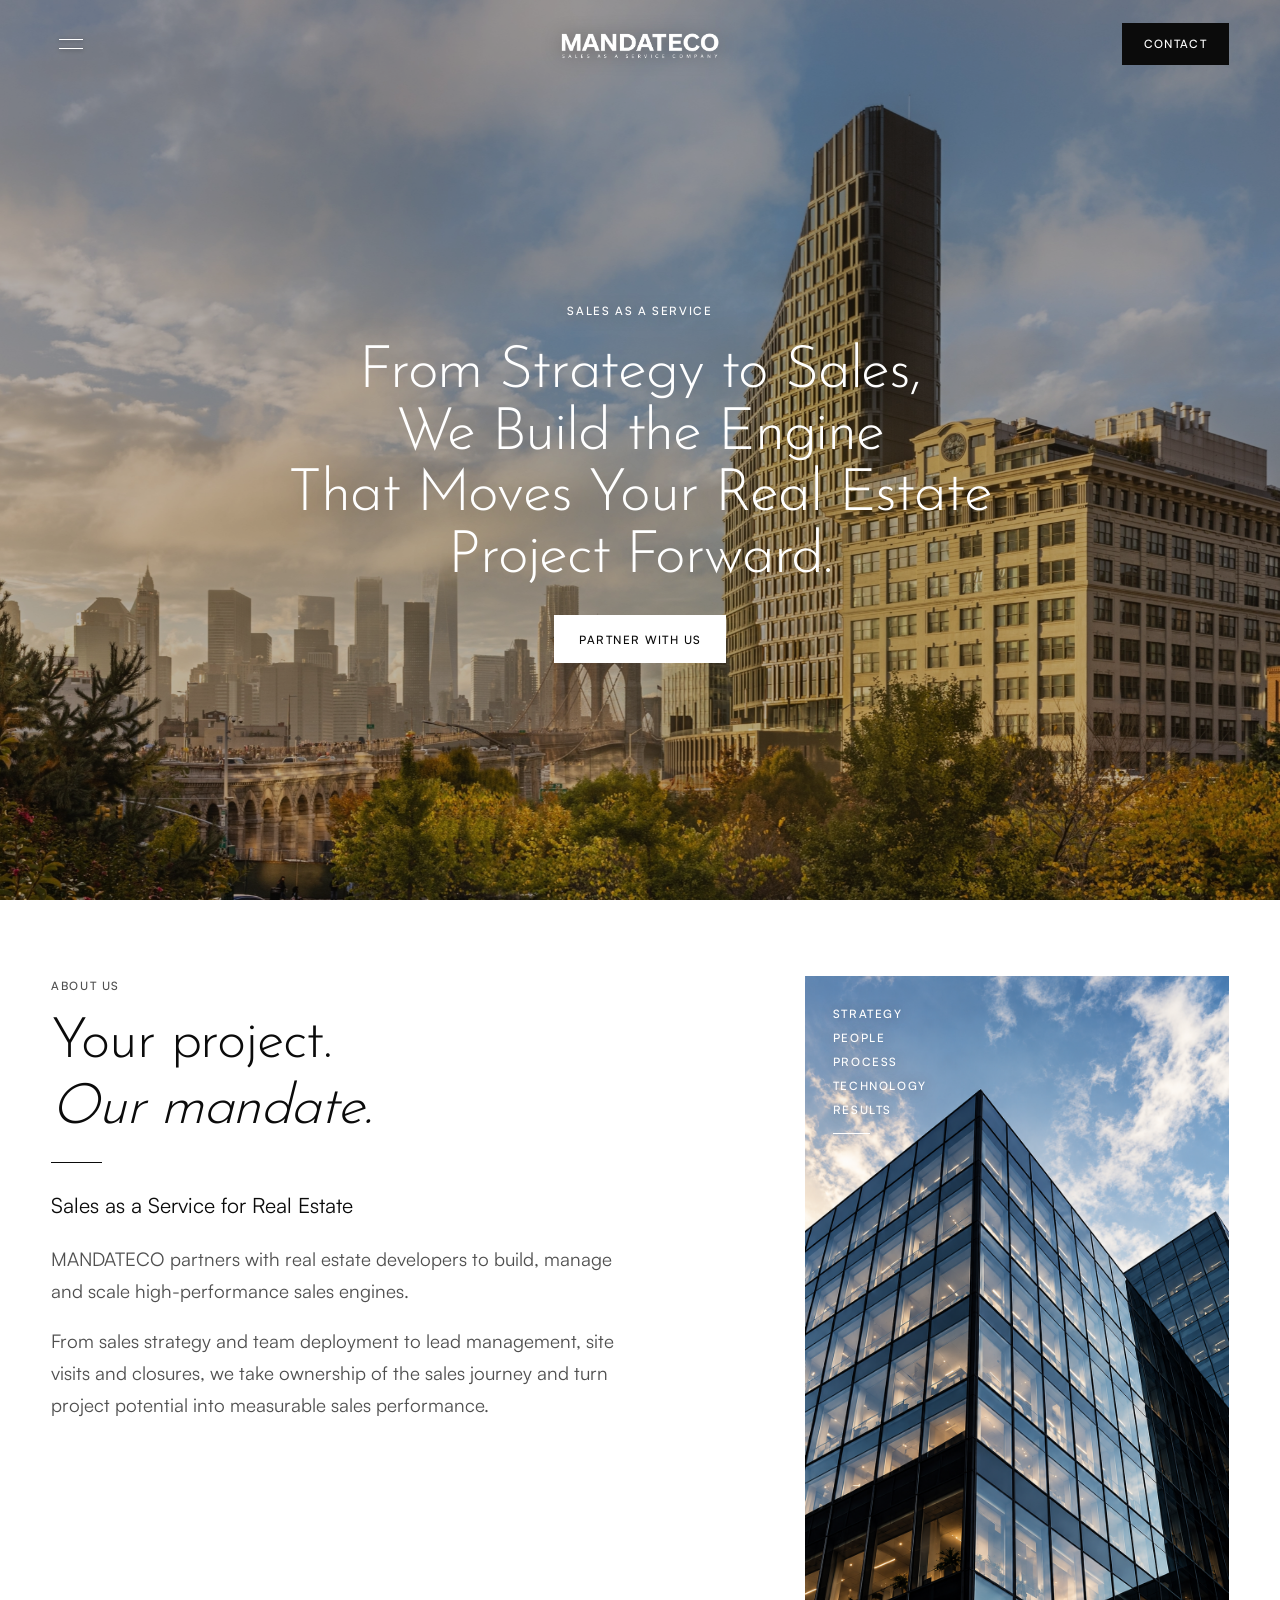
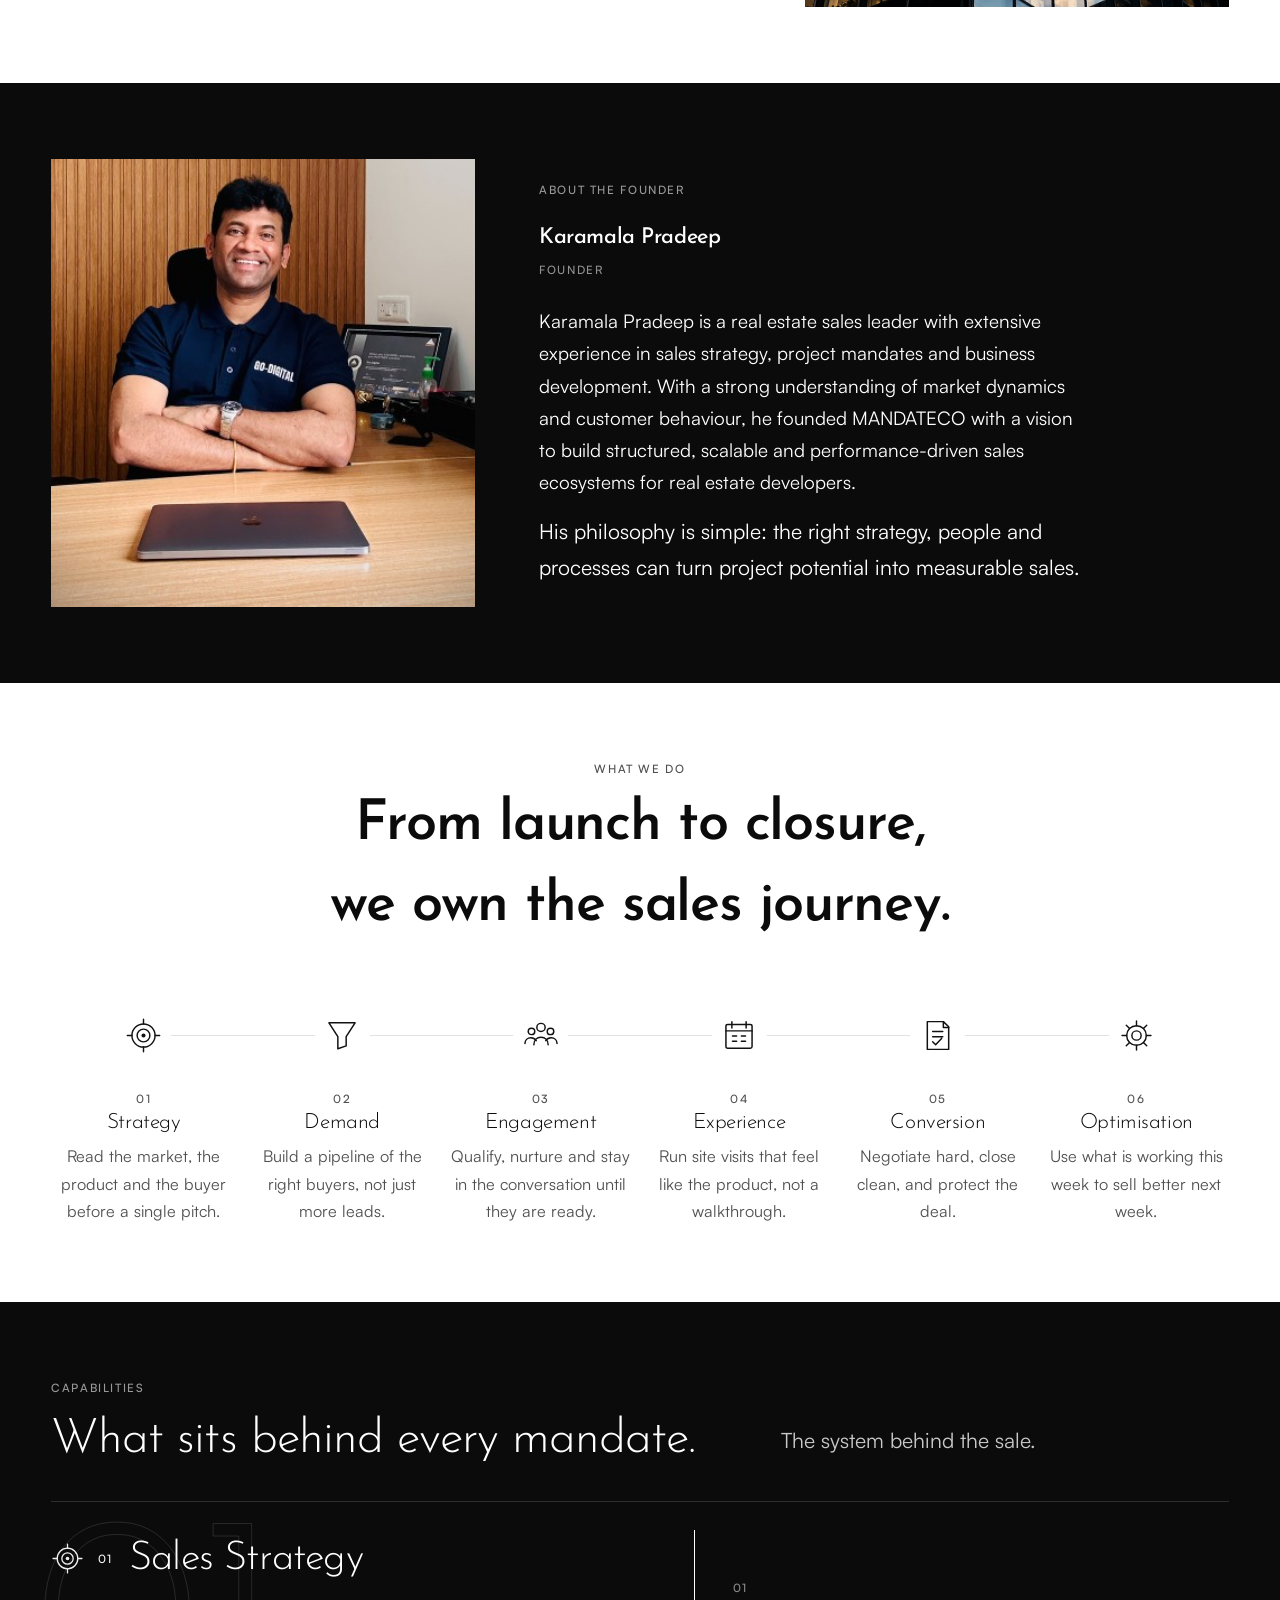
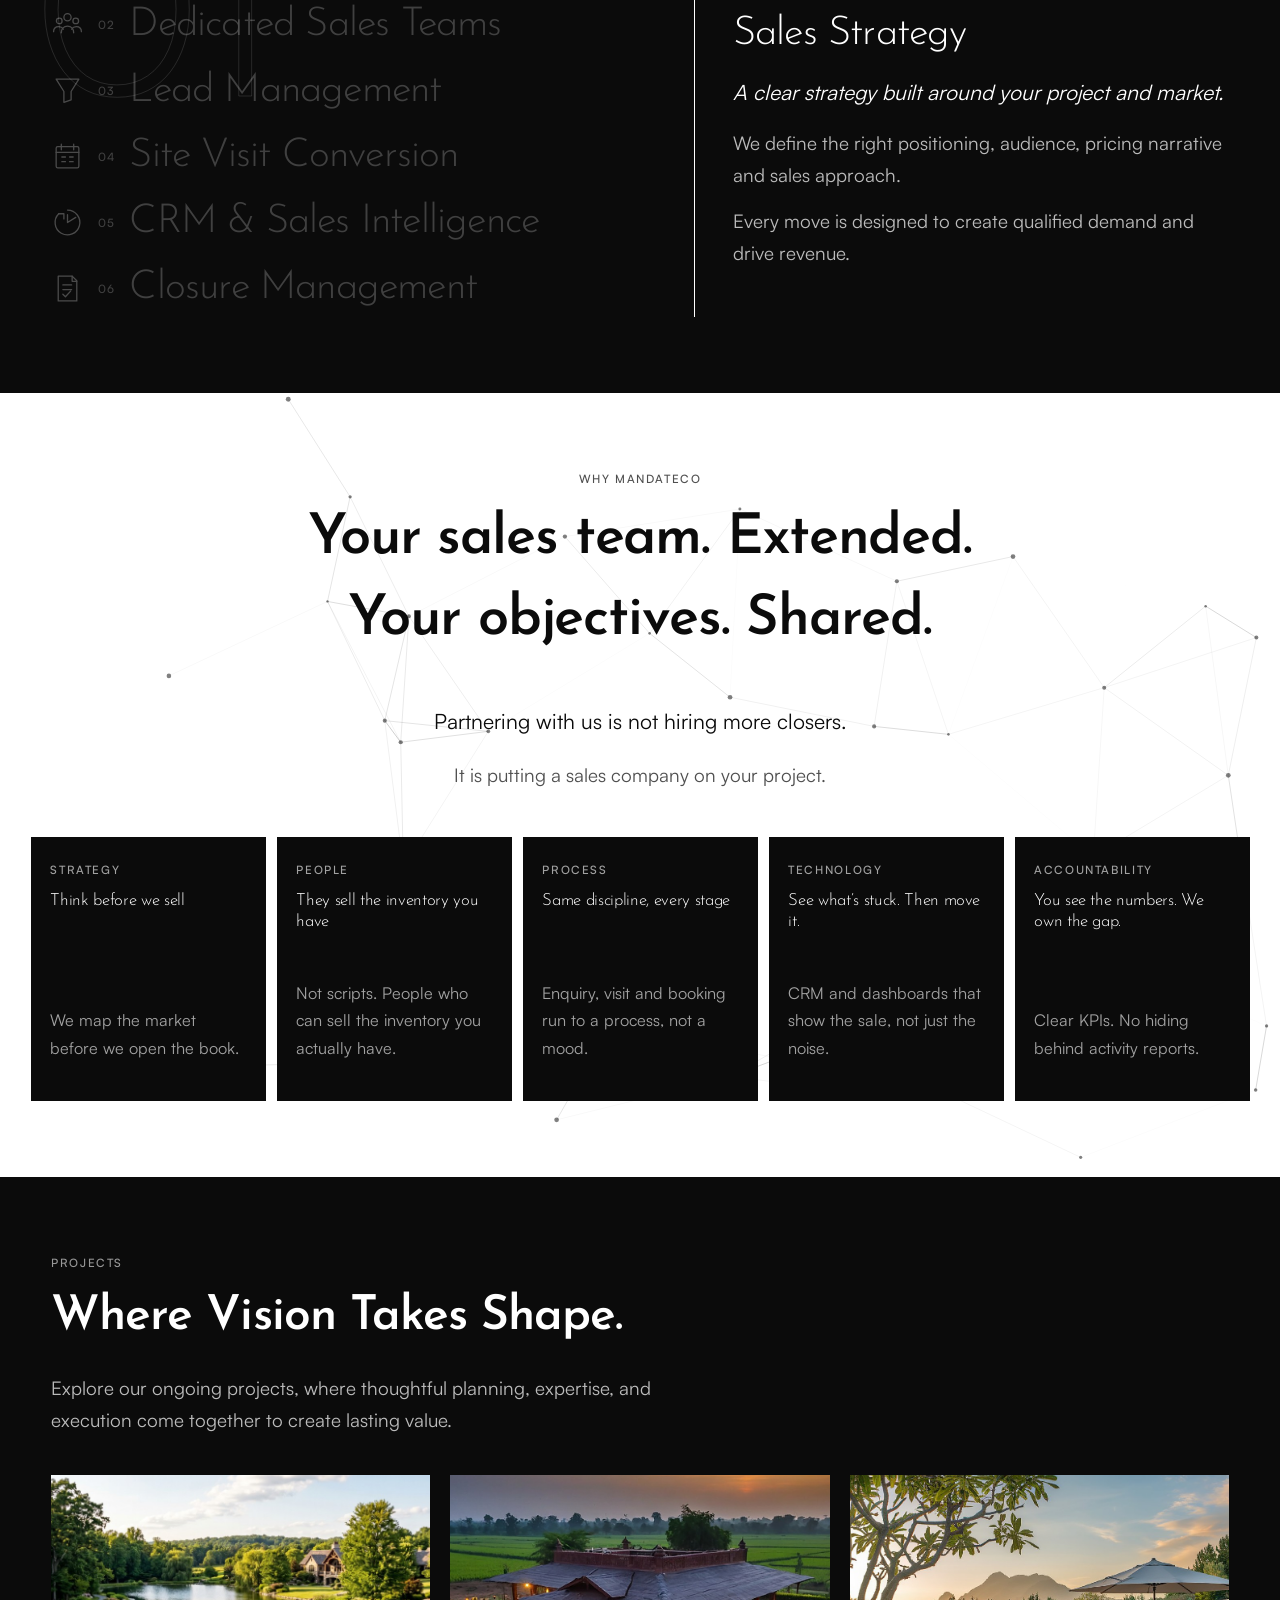
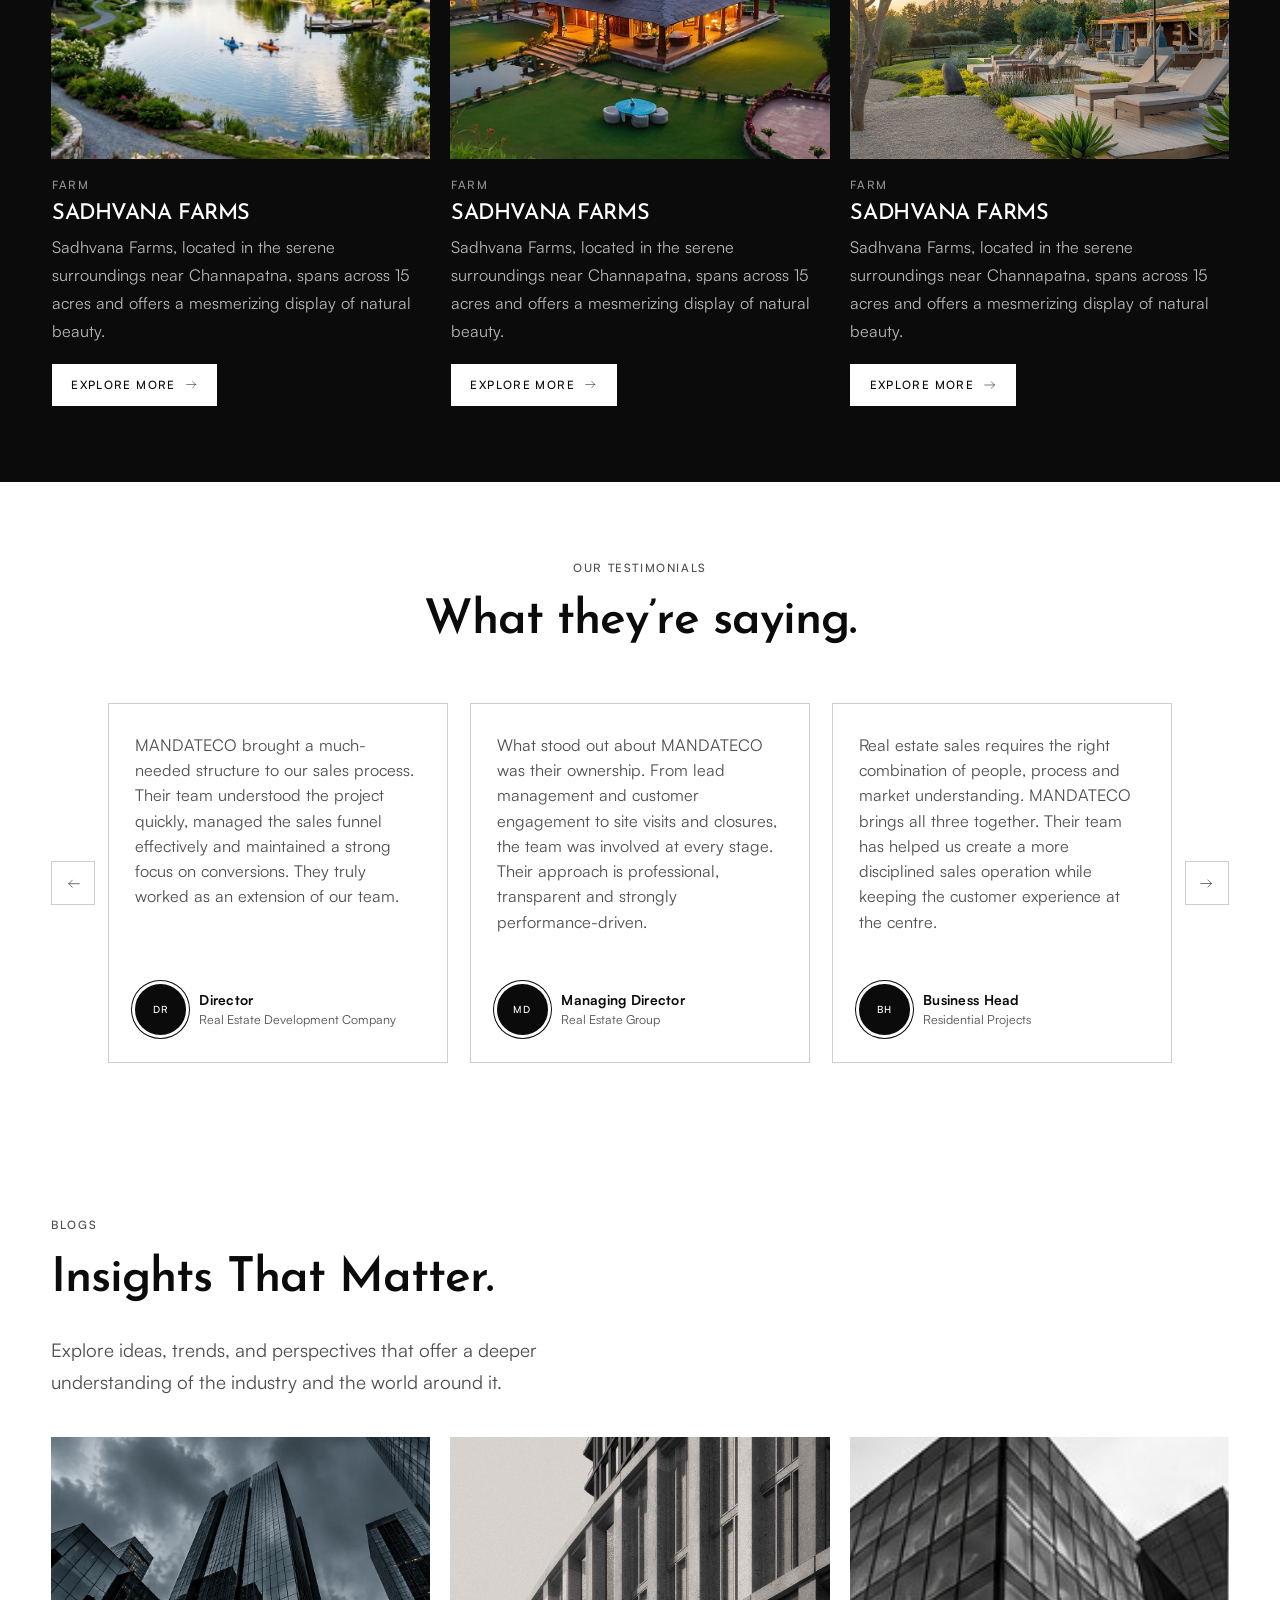
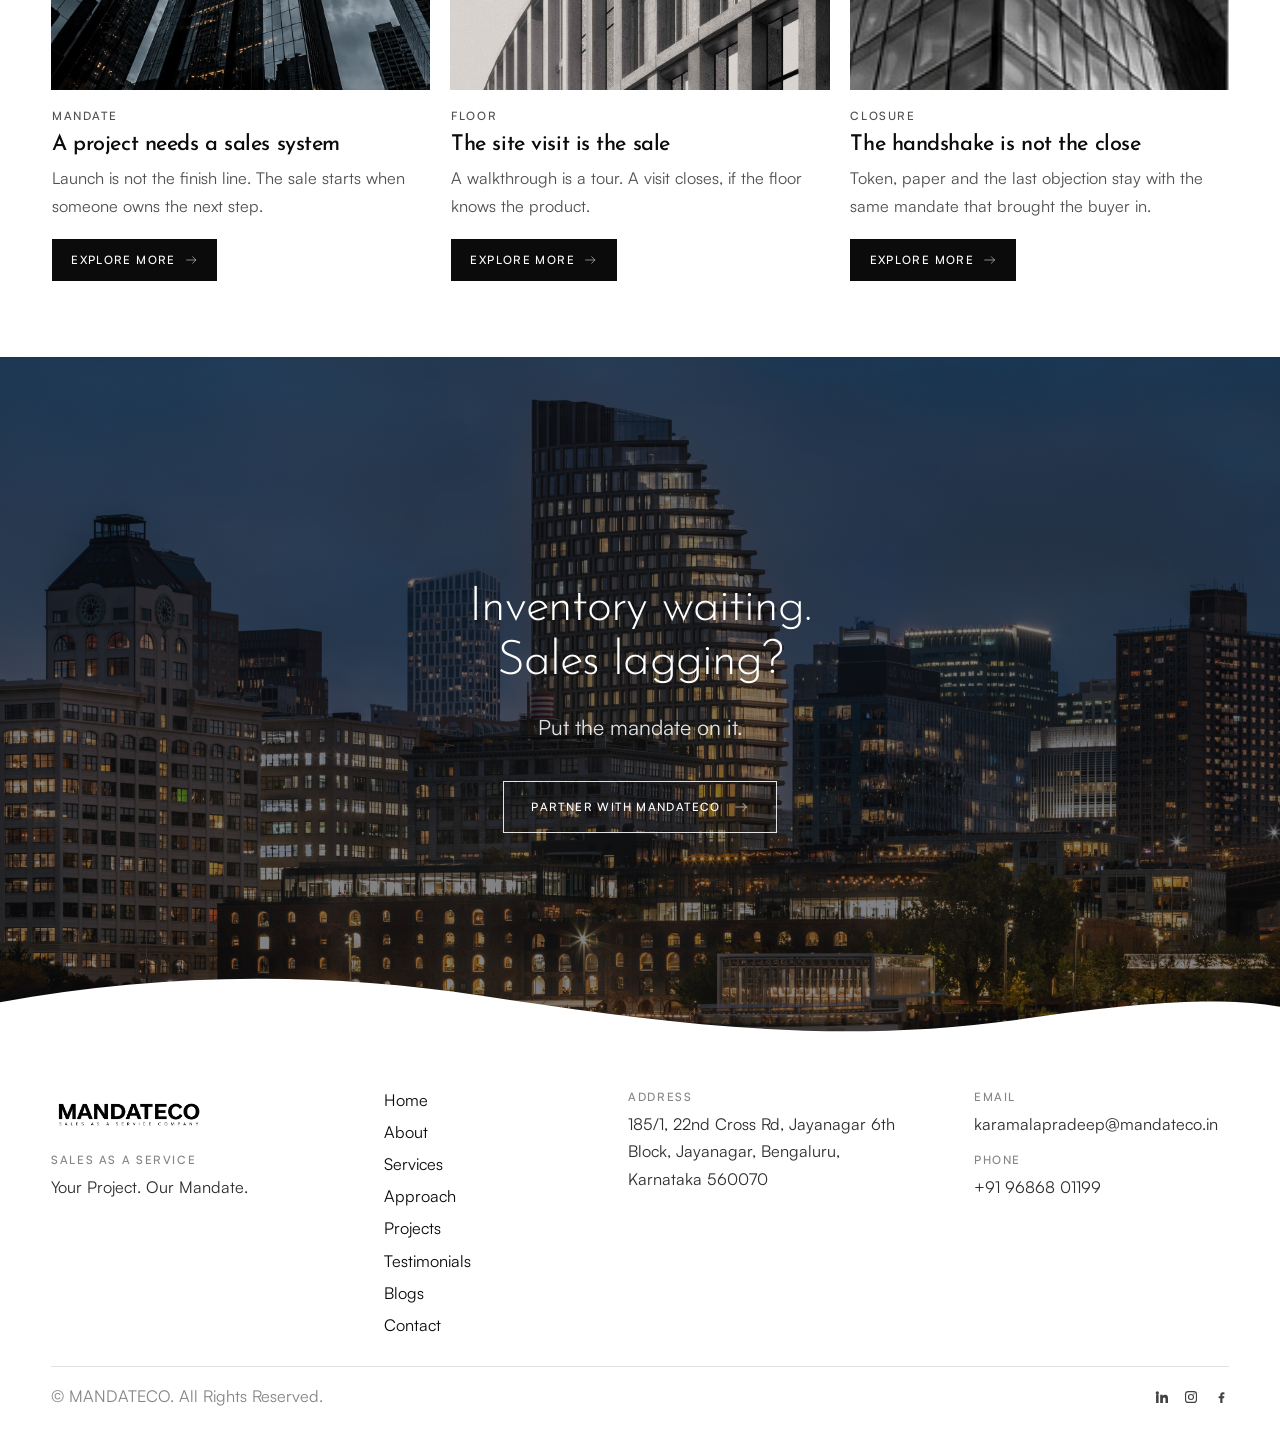
==== commit e1977a68: "s" ====
--- a/index.html
+++ b/index.html
@@ -8,7 +8,7 @@
       content="MANDATECO is Sales as a Service for real estate developers. We take the mandate and run the sale: strategy, teams, site visits and closures."
     />
     <title>MANDATECO: Sales as a Service for Real Estate</title>
-    <link rel="stylesheet" href="css/style.css?v=projects-copy" />
+    <link rel="stylesheet" href="css/style.css?v=founder-notitle" />
   </head>
   <body>
     <a class="skip-link" href="#home">Skip to content</a>
@@ -167,11 +167,7 @@
             <p class="founder__eyebrow label">
               <span>About the founder</span>
             </p>
-            <h2 class="founder__title heading-xl" id="founder-title">
-              <span class="founder__line"><span>The sale needs</span></span>
-              <span class="founder__line"><span>an owner.</span></span>
-            </h2>
-            <p class="founder__name">Karamala Pradeep</p>
+            <h2 class="founder__name" id="founder-title">Karamala Pradeep</h2>
             <p class="founder__role label">Founder</p>
             <div class="founder__copy">
               <p class="founder__reveal description">
--- a/css/style.css
+++ b/css/style.css
@@ -970,7 +970,7 @@
 }
 
 .founder__eyebrow {
-  margin: 0 0 1.1rem;
+  margin: 0 0 1.35rem;
   overflow: hidden;
   padding-bottom: 0.22em;
   color: rgba(255, 255, 255, 0.58);
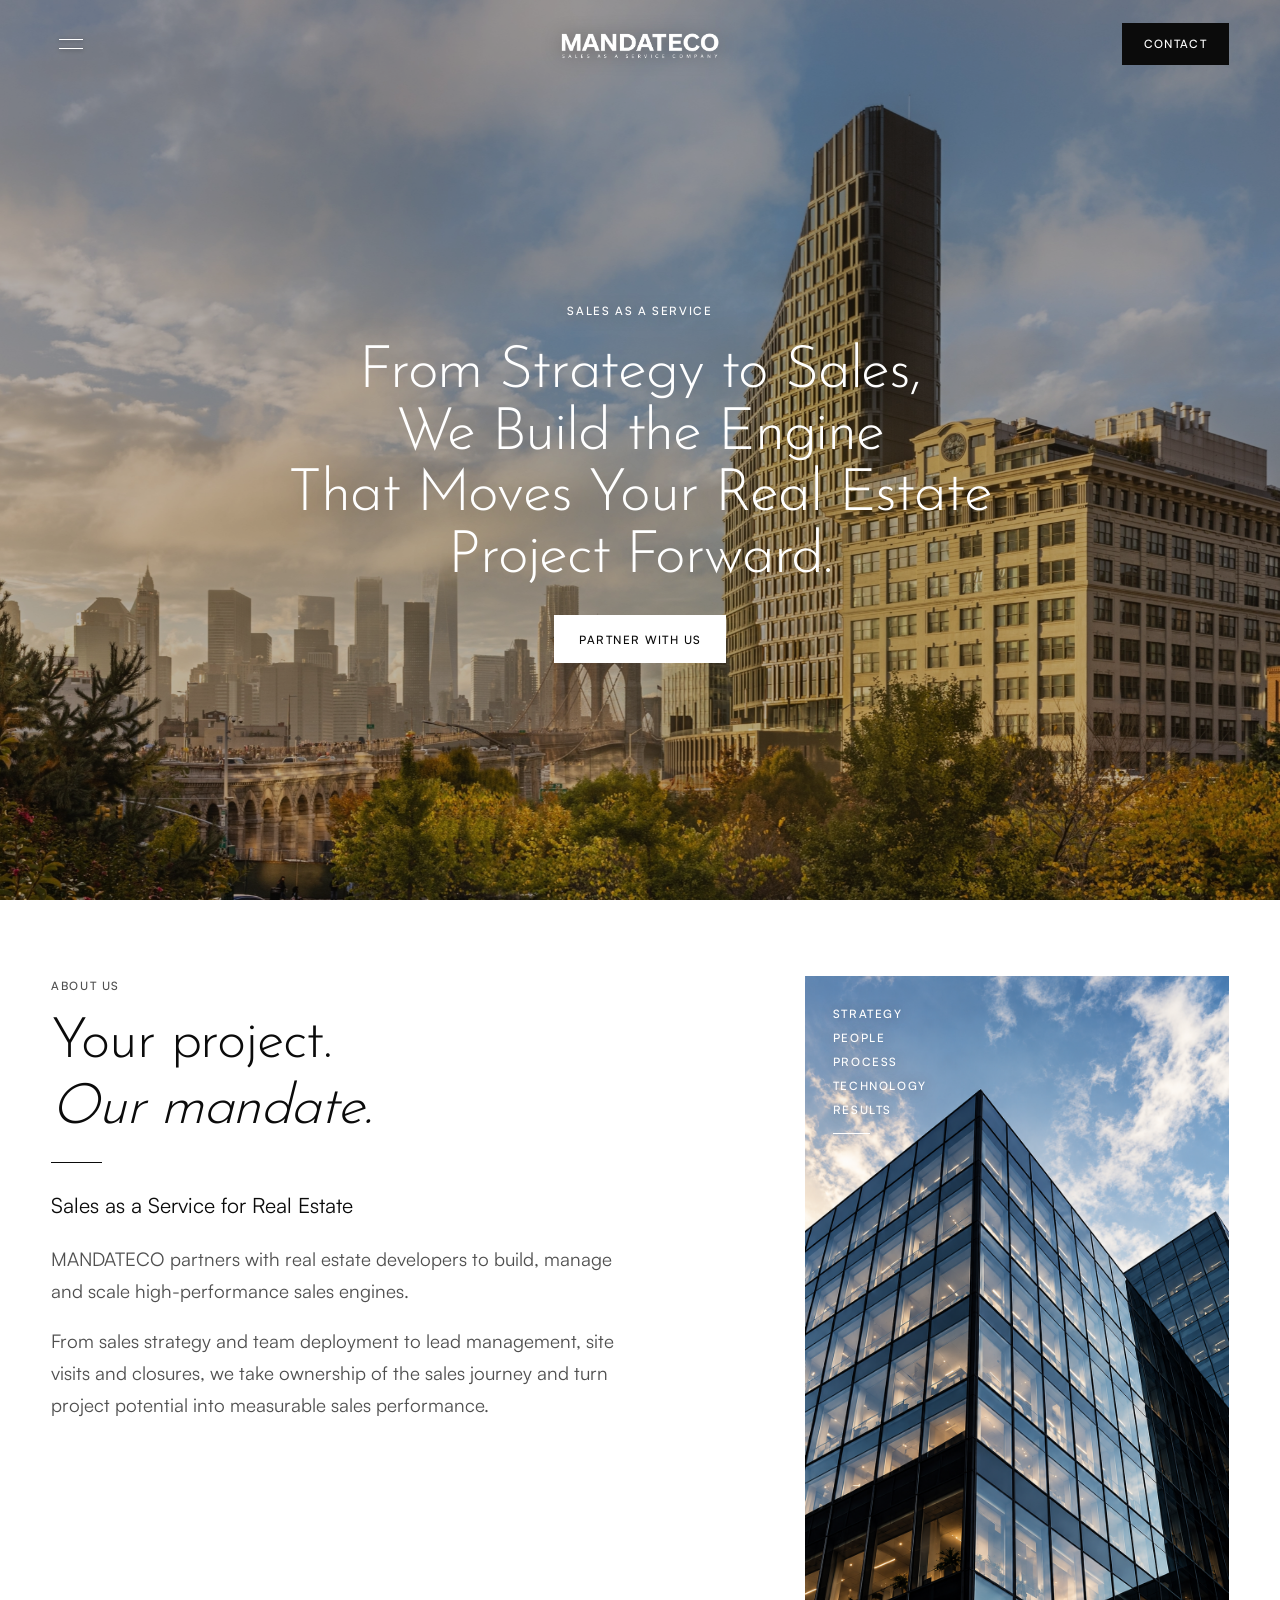
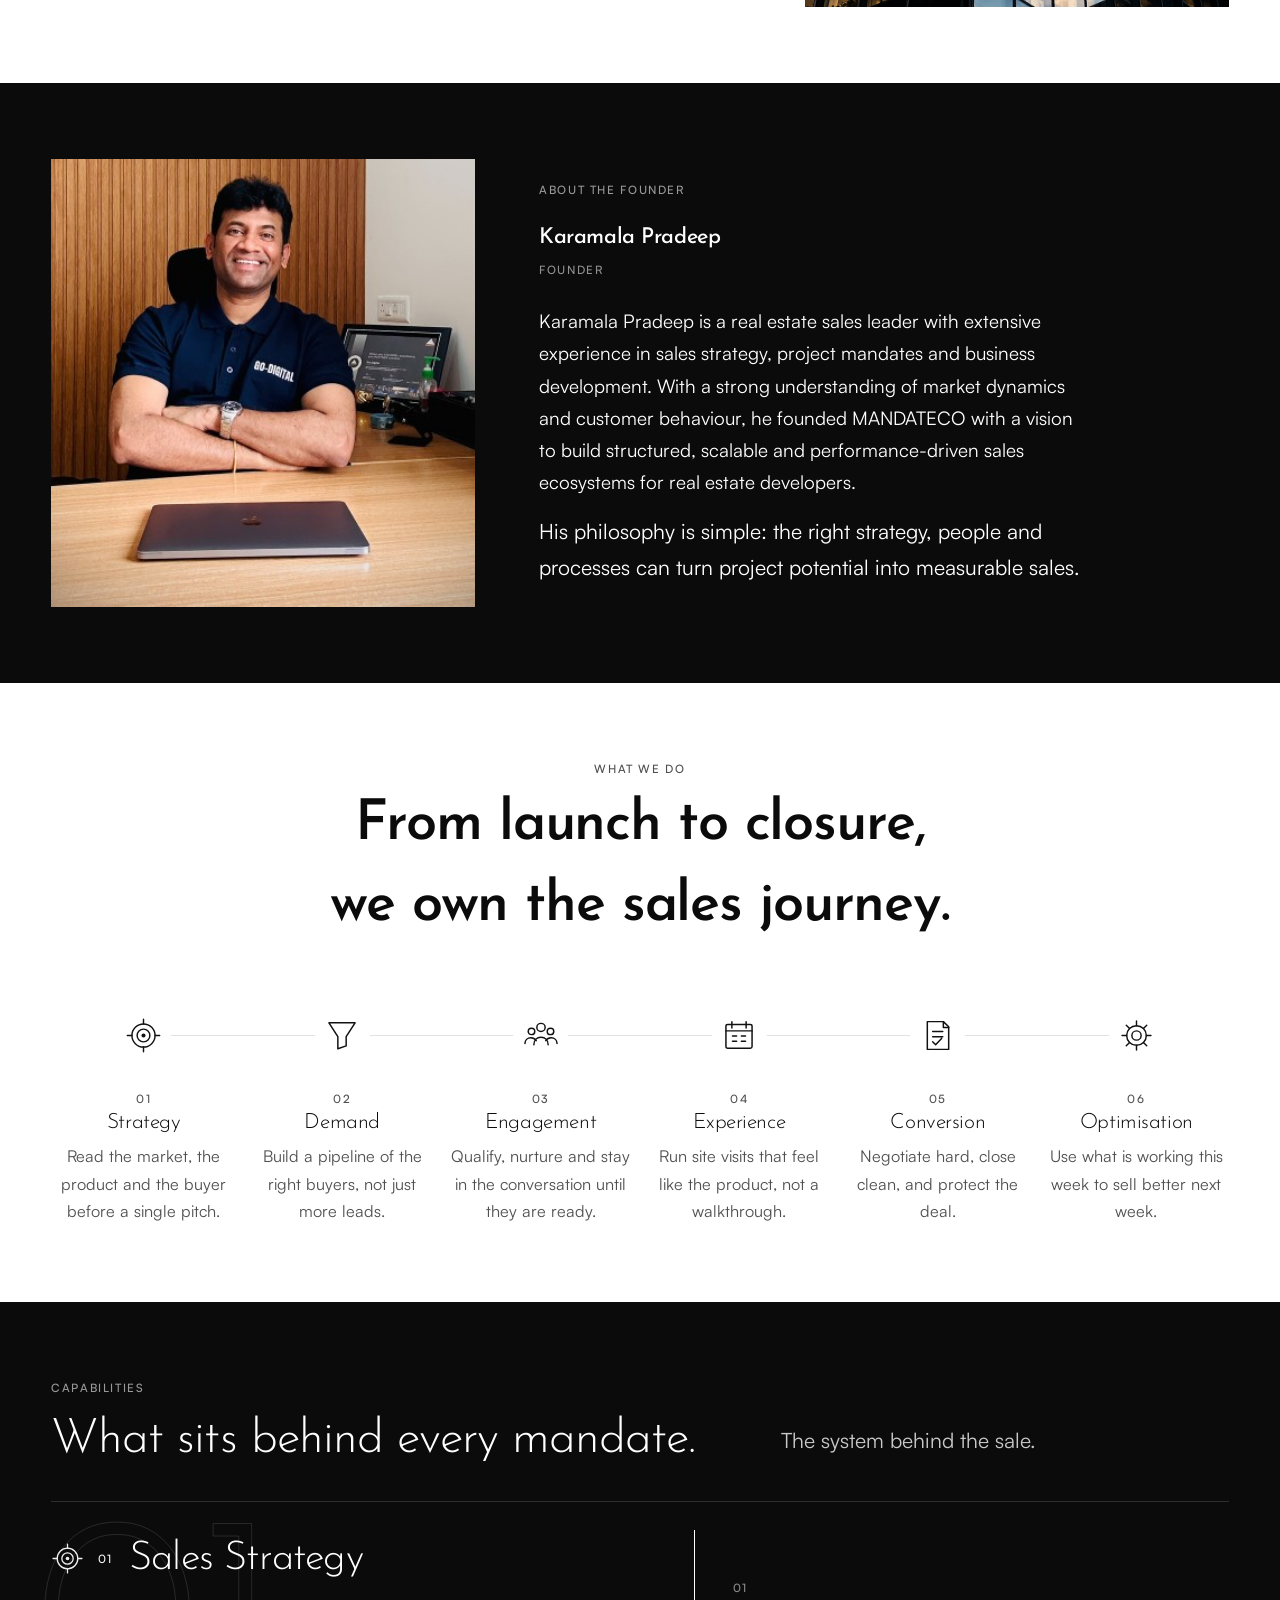
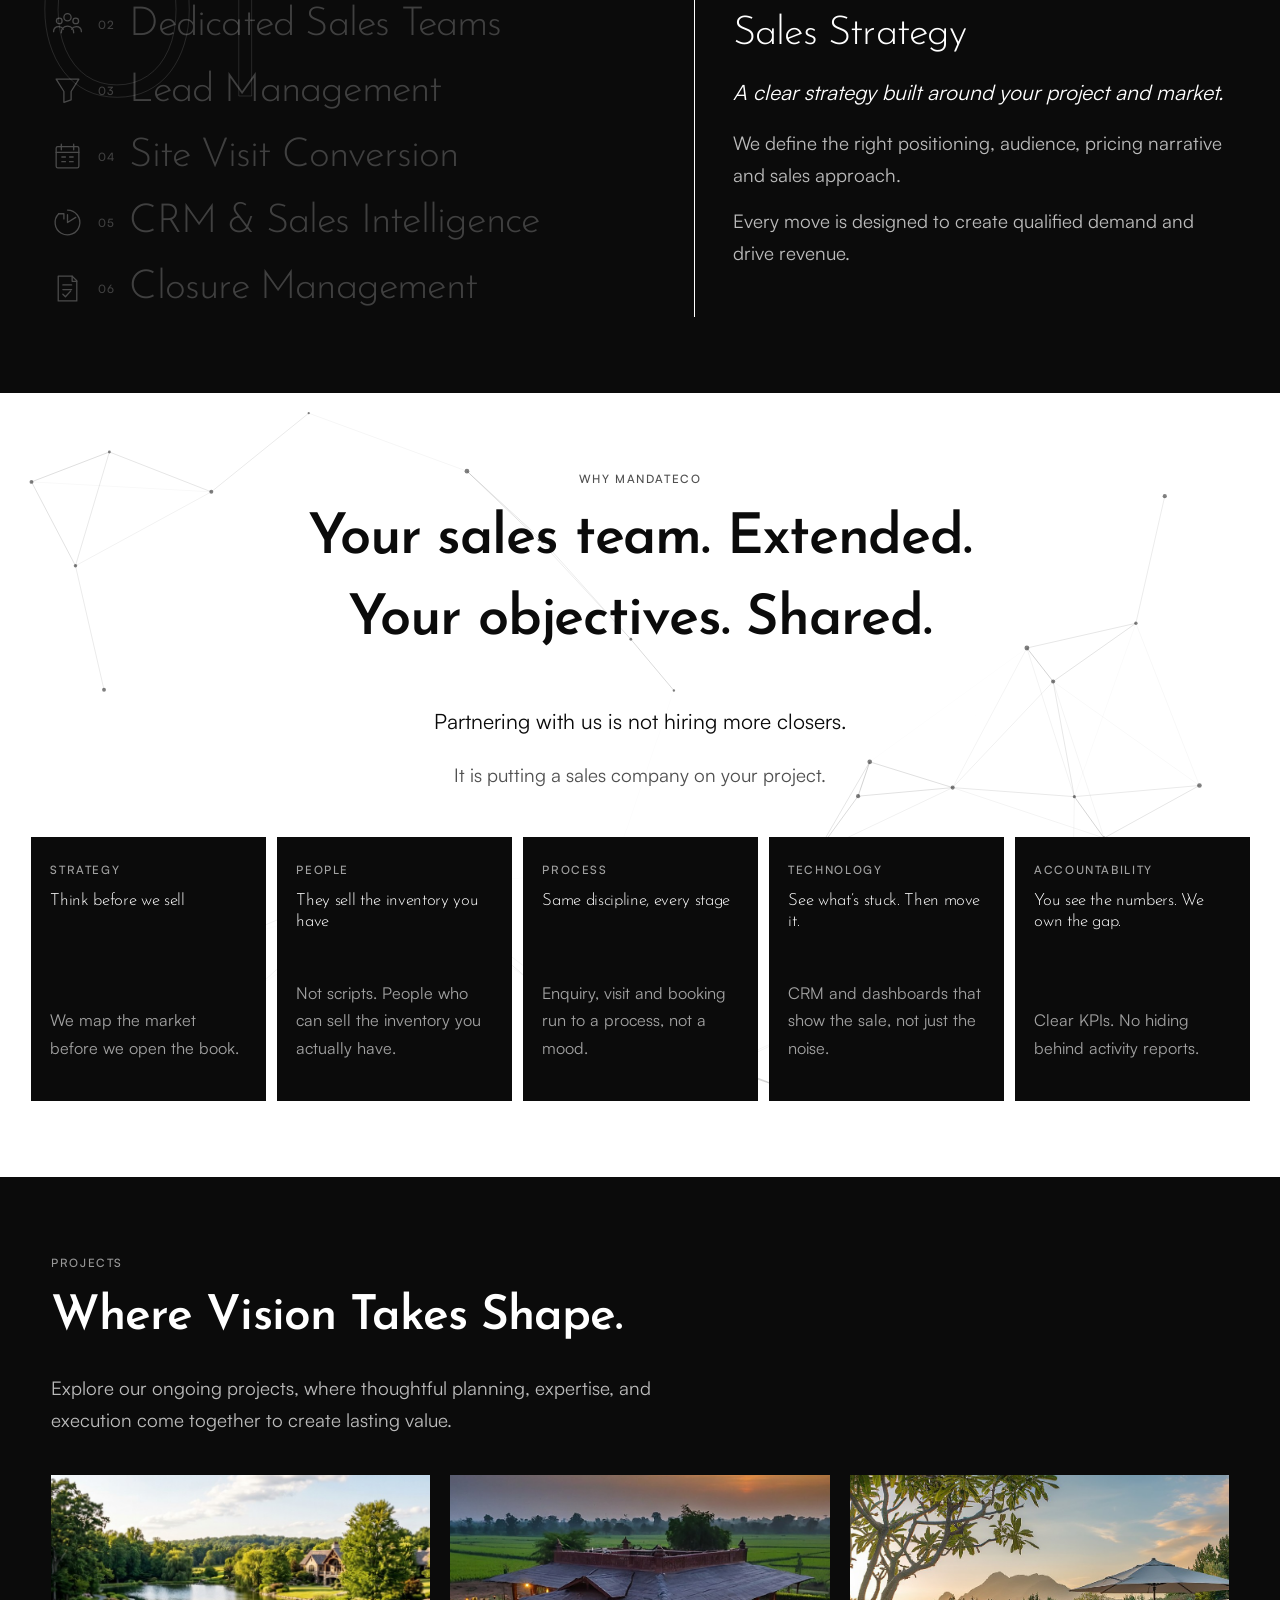
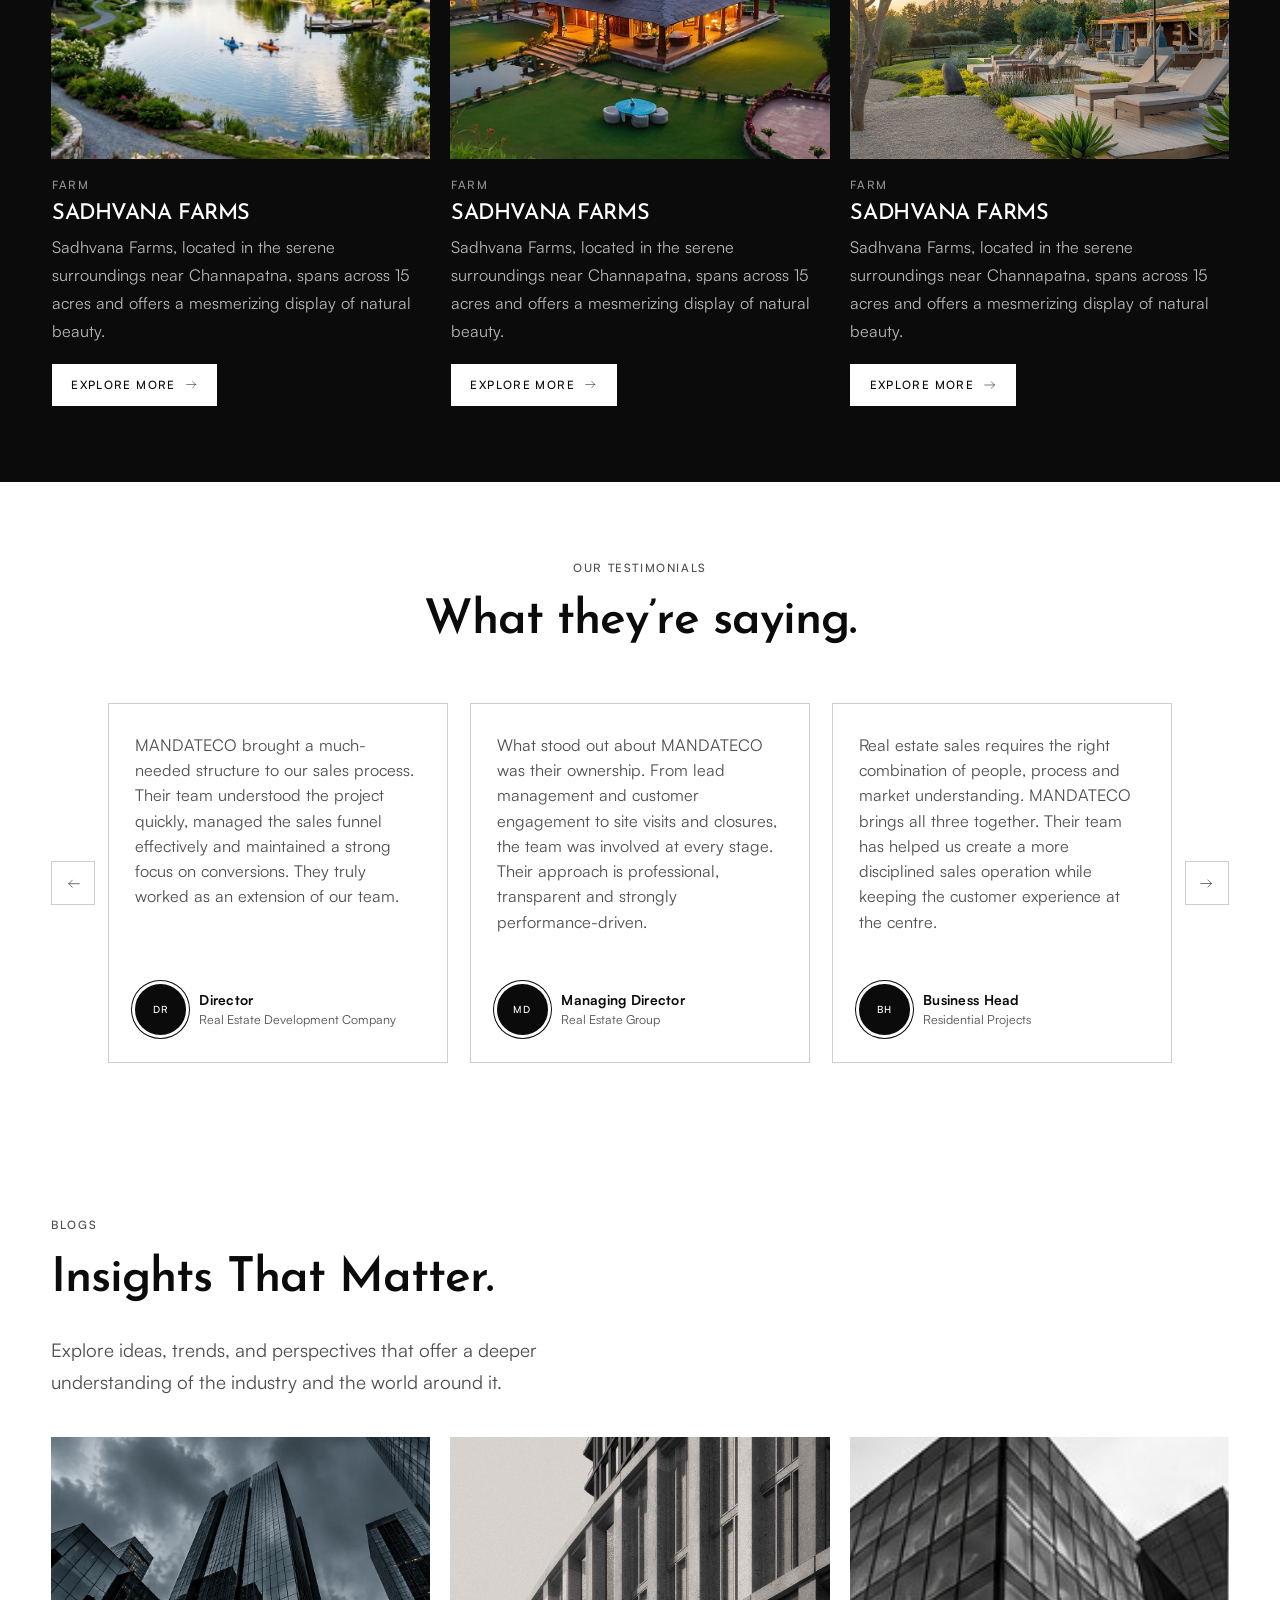
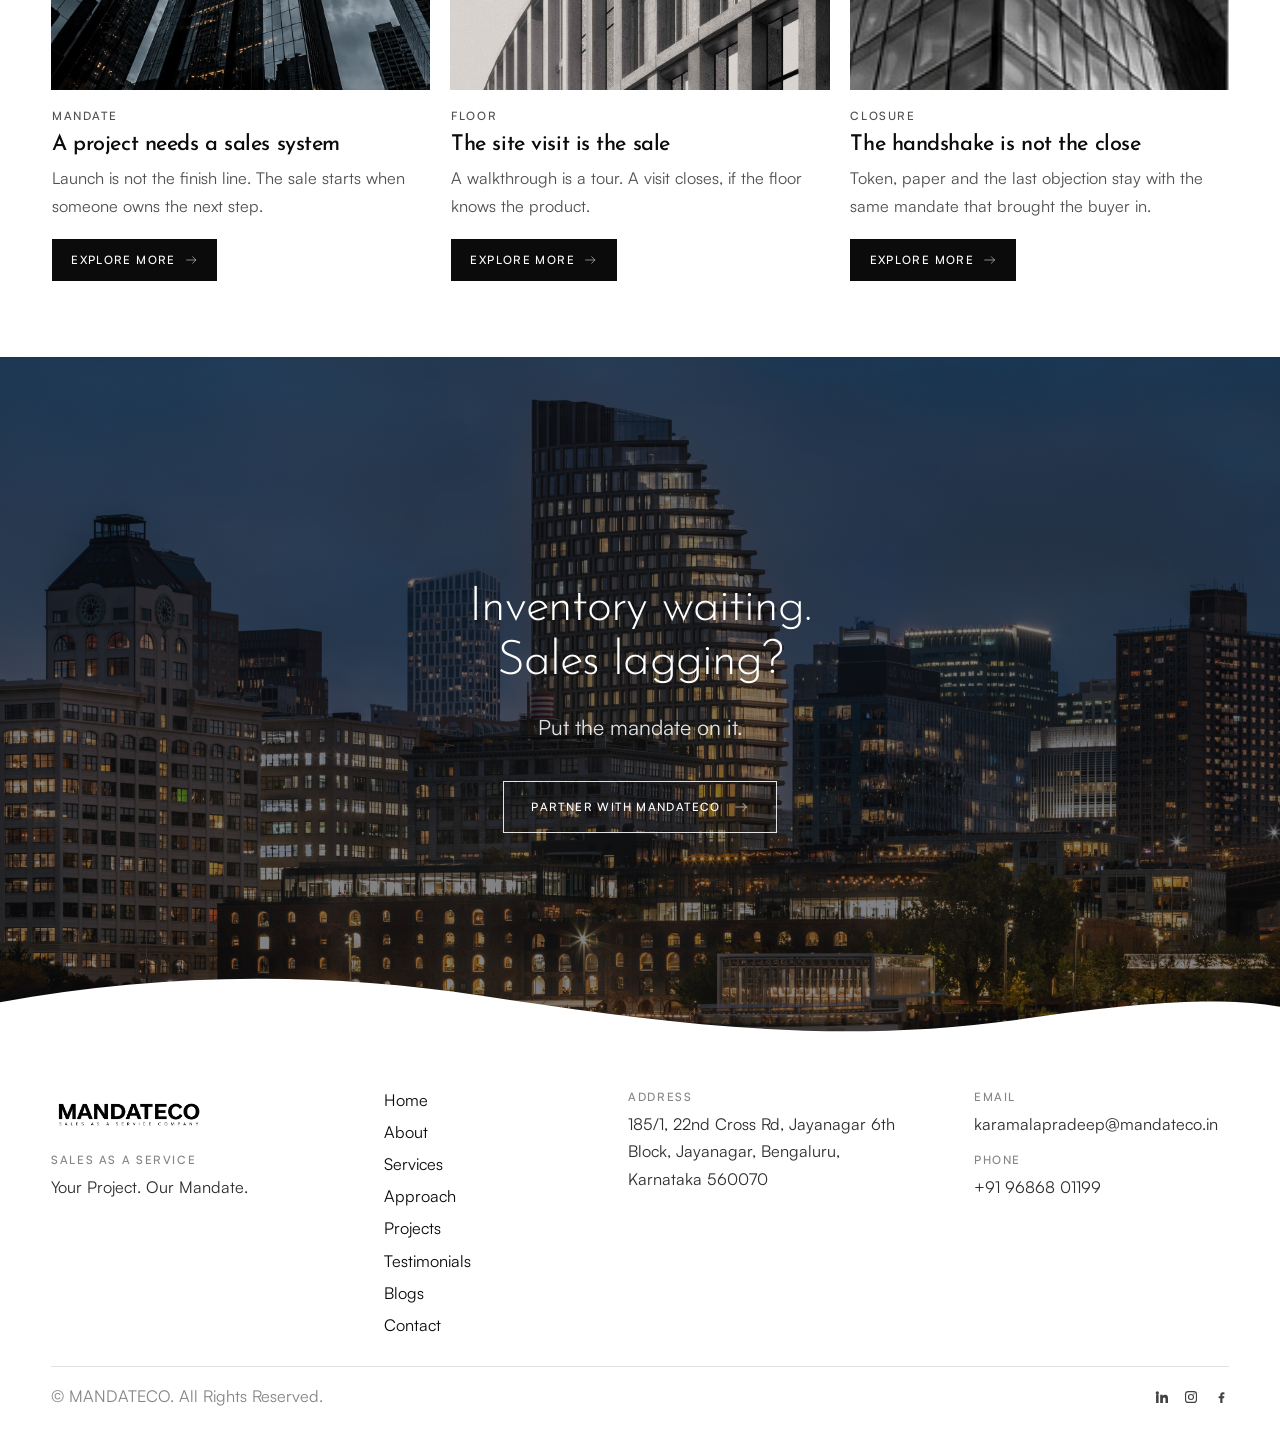
==== commit c6c8a48d: "s" ====
--- a/index.html
+++ b/index.html
@@ -8,7 +8,7 @@
       content="MANDATECO is Sales as a Service for real estate developers. We take the mandate and run the sale: strategy, teams, site visits and closures."
     />
     <title>MANDATECO: Sales as a Service for Real Estate</title>
-    <link rel="stylesheet" href="css/style.css?v=founder-notitle" />
+    <link rel="stylesheet" href="css/style.css?v=blog-layout" />
   </head>
   <body>
     <a class="skip-link" href="#home">Skip to content</a>
@@ -36,7 +36,7 @@
           />
         </a>
 
-        <a class="nav__cta button-text" href="#contact">Contact</a>
+        <a class="nav__cta button-text" href="contact.html">Contact</a>
       </nav>
     </header>
 
@@ -52,11 +52,11 @@
       <nav class="mobile-menu__nav" aria-label="Site">
         <a class="heading-md" href="#about">About</a>
         <a class="heading-md" href="#founder">Founder</a>
-        <a class="heading-md" href="#services">Services</a>
+        <a class="heading-md" href="services.html">Services</a>
         <a class="heading-md" href="#why">Approach</a>
         <a class="heading-md" href="#projects">Projects</a>
         <a class="heading-md" href="#testimonials">Testimonials</a>
-        <a class="heading-md" href="#blogs">Blogs</a>
+        <a class="heading-md" href="blog.html">Blogs</a>
       </nav>
     </div>
 
@@ -102,7 +102,7 @@
               <span class="hero__line"><span>Project Forward.</span></span>
             </h1>
             <div class="hero__actions hero__reveal">
-              <a class="btn btn--solid button-text" href="#contact">Partner With Us</a>
+              <a class="btn btn--solid button-text" href="contact.html">Partner With Us</a>
             </div>
           </div>
         </div>
@@ -443,7 +443,7 @@
               conversion, velocity and closures.
             </p>
           </div>
-          <a class="objective__cta button-text" href="#contact">
+          <a class="objective__cta button-text" href="contact.html">
             Put us on the mandate
             <img
               src="Public/mandateco_icons_svg/arrow-right.svg"
@@ -602,7 +602,7 @@
                 <p class="projects__note description-sm">
                   Sadhvana Farms, located in the serene surroundings near Channapatna, spans across 15 acres and offers a mesmerizing display of natural beauty.
                 </p>
-                <a class="projects__more btn btn--solid button-text" href="#contact">
+                <a class="projects__more btn btn--solid button-text" href="contact.html">
                   Explore more
                   <img
                     src="Public/mandateco_icons_svg/arrow-right.svg"
@@ -631,7 +631,7 @@
                 <p class="projects__note description-sm">
                   Sadhvana Farms, located in the serene surroundings near Channapatna, spans across 15 acres and offers a mesmerizing display of natural beauty.
                 </p>
-                <a class="projects__more btn btn--solid button-text" href="#contact">
+                <a class="projects__more btn btn--solid button-text" href="contact.html">
                   Explore more
                   <img
                     src="Public/mandateco_icons_svg/arrow-right.svg"
@@ -660,7 +660,7 @@
                 <p class="projects__note description-sm">
                   Sadhvana Farms, located in the serene surroundings near Channapatna, spans across 15 acres and offers a mesmerizing display of natural beauty.
                 </p>
-                <a class="projects__more btn btn--solid button-text" href="#contact">
+                <a class="projects__more btn btn--solid button-text" href="contact.html">
                   Explore more
                   <img
                     src="Public/mandateco_icons_svg/arrow-right.svg"
@@ -809,7 +809,7 @@
                   Launch is not the finish line. The sale starts when someone
                   owns the next step.
                 </p>
-                <a class="blog__more btn btn--solid button-text" href="#contact">
+                <a class="blog__more btn btn--solid button-text" href="blog.html">
                   Explore more
                   <img
                     src="Public/mandateco_icons_svg/arrow-right.svg"
@@ -839,7 +839,7 @@
                   A walkthrough is a tour. A visit closes, if the floor knows
                   the product.
                 </p>
-                <a class="blog__more btn btn--solid button-text" href="#contact">
+                <a class="blog__more btn btn--solid button-text" href="blog.html">
                   Explore more
                   <img
                     src="Public/mandateco_icons_svg/arrow-right.svg"
@@ -869,7 +869,7 @@
                   Token, paper and the last objection stay with the same mandate
                   that brought the buyer in.
                 </p>
-                <a class="blog__more btn btn--solid button-text" href="#contact">
+                <a class="blog__more btn btn--solid button-text" href="blog.html">
                   Explore more
                   <img
                     src="Public/mandateco_icons_svg/arrow-right.svg"
@@ -903,7 +903,7 @@
           <p class="closer__lead description-lg">
             Put the mandate on it.
           </p>
-          <a class="closer__cta button-text" href="#contact">
+          <a class="closer__cta button-text" href="contact.html">
             Partner with MANDATECO
             <img
               src="Public/mandateco_icons_svg/arrow-right.svg"
@@ -945,12 +945,12 @@
             <ul class="footer__list description-sm">
               <li><a href="#home">Home</a></li>
               <li><a href="#about">About</a></li>
-              <li><a href="#services">Services</a></li>
+              <li><a href="services.html">Services</a></li>
               <li><a href="#why">Approach</a></li>
               <li><a href="#projects">Projects</a></li>
               <li><a href="#testimonials">Testimonials</a></li>
-              <li><a href="#blogs">Blogs</a></li>
-              <li><a href="#contact">Contact</a></li>
+              <li><a href="blog.html">Blogs</a></li>
+              <li><a href="contact.html">Contact</a></li>
             </ul>
           </nav>
 
@@ -1020,6 +1020,6 @@
       </div>
     </footer>
 
-    <script src="js/main.js?v=offer-copy"></script>
+    <script src="js/main.js?v=contact-page"></script>
   </body>
 </html>
--- a/css/style.css
+++ b/css/style.css
@@ -3211,6 +3211,995 @@
 
 .site-footer :focus-visible {
   outline-color: var(--black);
+}
+
+/* -------------------------------------------------------------------------- */
+/* Contact page                                                               */
+/* -------------------------------------------------------------------------- */
+
+.page-contact,
+.page-blog {
+  background: #fafafa;
+}
+
+.page-contact .site-header,
+.page-blog .site-header {
+  background: #fafafa;
+}
+
+.page-contact .nav__toggle-line,
+.page-blog .nav__toggle-line {
+  background: var(--black);
+  box-shadow: none;
+}
+
+.page-contact .nav__logo,
+.page-blog .nav__logo {
+  filter: none;
+}
+
+.page-contact .site-header.is-scrolled:not(.is-menu-open),
+.page-blog .site-header.is-scrolled:not(.is-menu-open) {
+  background: rgba(250, 250, 250, 0.96);
+}
+
+.page-contact .site-header.is-menu-open,
+.page-blog .site-header.is-menu-open {
+  background: transparent;
+}
+
+.page-contact .site-header.is-menu-open .nav__toggle-line,
+.page-blog .site-header.is-menu-open .nav__toggle-line {
+  background: var(--white);
+}
+
+.page-contact .site-header.is-menu-open .nav__logo,
+.page-blog .site-header.is-menu-open .nav__logo {
+  filter: invert(1) drop-shadow(0 2px 10px rgba(0, 0, 0, 0.35));
+}
+
+.contact {
+  min-height: 100svh;
+  padding: calc(var(--nav-h) + 2.4rem) var(--pad-x) var(--section-y);
+  background: #fafafa;
+  color: var(--black);
+}
+
+.contact__inner {
+  width: min(100%, var(--max));
+  margin: 0 auto;
+  display: grid;
+  grid-template-columns: minmax(0, 1fr) minmax(20rem, 1fr);
+  gap: clamp(2.75rem, 8vw, 8rem);
+  align-items: start;
+}
+
+.contact__title {
+  margin: 0 0 clamp(2.5rem, 5.5vw, 4rem);
+  font-family: var(--font-display);
+  font-weight: 300;
+  line-height: 0.82;
+  letter-spacing: var(--tracking-tight);
+}
+
+.contact__title-top {
+  display: block;
+  margin-bottom: 0.16em;
+  font-size: clamp(3.6rem, 8.4vw, 6.8rem);
+}
+
+.contact__title-script {
+  display: block;
+  margin-top: 0;
+  margin-left: 0.06em;
+  font-size: clamp(2.8rem, 6.8vw, 5rem);
+  font-style: italic;
+  font-weight: 300;
+}
+
+.contact__points {
+  display: grid;
+  grid-template-columns: 1fr 1fr;
+  gap: 2.4rem 2.5rem;
+}
+
+.contact__label {
+  margin: 0 0 0.85rem;
+  font-family: var(--font-body);
+  font-size: 0.95rem;
+  font-weight: 500;
+  letter-spacing: 0;
+  text-transform: none;
+  color: var(--black);
+}
+
+.contact__text {
+  margin: 0 0 0.45rem;
+  max-width: 18.5rem;
+  color: var(--black-soft);
+}
+
+.contact__text:last-child {
+  margin-bottom: 0;
+}
+
+.contact__text a:hover,
+.contact__text a:focus-visible {
+  color: var(--black);
+}
+
+.enquire {
+  padding-top: 0.45rem;
+}
+
+.enquire__title {
+  margin: 0 0 0.55rem;
+  font-weight: 300;
+}
+
+.enquire__lead {
+  margin: 0 0 2.35rem;
+  color: var(--black-soft);
+}
+
+.enquire__form {
+  display: flex;
+  flex-direction: column;
+  gap: 1.7rem;
+}
+
+.enquire__field {
+  display: flex;
+  flex-direction: column;
+  gap: 0.7rem;
+}
+
+.enquire__name {
+  font-family: var(--font-body);
+  font-size: 0.92rem;
+  font-weight: 400;
+  letter-spacing: 0;
+  text-transform: none;
+  color: var(--black);
+}
+
+.enquire__field input,
+.enquire__field select,
+.enquire__field textarea {
+  width: 100%;
+  border: 0;
+  border-bottom: 1px solid var(--black);
+  border-radius: 0;
+  padding: 0.35rem 0 0.55rem;
+  background: transparent;
+  color: var(--black);
+  font-family: var(--font-body);
+  font-size: 0.95rem;
+  line-height: 1.4;
+  outline: none;
+  appearance: none;
+}
+
+.enquire__field select {
+  padding-right: 1.4rem;
+  background-image: linear-gradient(45deg, transparent 50%, var(--black) 50%),
+    linear-gradient(135deg, var(--black) 50%, transparent 50%);
+  background-position: calc(100% - 10px) 55%, calc(100% - 5px) 55%;
+  background-size: 5px 5px, 5px 5px;
+  background-repeat: no-repeat;
+}
+
+.enquire__field textarea {
+  resize: vertical;
+  min-height: 3.5rem;
+}
+
+.enquire__field input:focus,
+.enquire__field select:focus,
+.enquire__field textarea:focus {
+  border-bottom-color: var(--black);
+}
+
+.enquire__check {
+  display: flex;
+  align-items: flex-start;
+  gap: 0.7rem;
+  font-size: 0.78rem;
+  line-height: 1.5;
+  color: var(--black-soft);
+}
+
+.enquire__check input {
+  flex: 0 0 1rem;
+  width: 1rem;
+  height: 1rem;
+  margin-top: 0.12rem;
+  accent-color: var(--black);
+}
+
+.enquire__error {
+  margin: 0;
+  font-size: 0.8rem;
+  color: #8a1f1f;
+}
+
+.enquire__submit {
+  width: 100%;
+  min-height: 3.15rem;
+  margin-top: 0.35rem;
+}
+
+.enquire__form.is-sent .enquire__field,
+.enquire__form.is-sent .enquire__check,
+.enquire__form.is-sent .enquire__submit,
+.enquire__form.is-sent .enquire__error {
+  display: none;
+}
+
+.enquire__done[hidden] {
+  display: none;
+}
+
+.enquire__form.is-sent .enquire__done {
+  display: block;
+  margin: 0;
+  color: var(--black);
+}
+
+@media (max-width: 900px) {
+  .contact__inner {
+    grid-template-columns: 1fr;
+    gap: 3rem;
+  }
+
+  .enquire {
+    max-width: 36rem;
+  }
+}
+
+@media (max-width: 639px) {
+  .contact__points {
+    grid-template-columns: 1fr;
+    gap: 1.75rem;
+  }
+}
+
+/* -------------------------------------------------------------------------- */
+/* Blog page                                                                  */
+/* -------------------------------------------------------------------------- */
+
+.post-hero {
+  position: relative;
+  min-height: 78svh;
+  display: flex;
+  align-items: flex-end;
+  overflow: hidden;
+  background: var(--black);
+  color: var(--white);
+}
+
+.post-hero__media {
+  position: absolute;
+  inset: 0;
+  z-index: 0;
+}
+
+.post-hero__media::after {
+  content: "";
+  position: absolute;
+  inset: 0;
+  background: linear-gradient(
+    180deg,
+    rgba(11, 11, 11, 0.18) 0%,
+    rgba(11, 11, 11, 0.55) 52%,
+    rgba(11, 11, 11, 0.78) 100%
+  );
+}
+
+.post-hero__media img {
+  width: 100%;
+  height: 100%;
+  object-fit: cover;
+  object-position: center;
+  transform: scale(1.04);
+}
+
+.post-hero__inner {
+  position: relative;
+  z-index: 1;
+  width: min(100%, var(--max));
+  margin: 0 auto;
+  padding: calc(var(--nav-h) + 3rem) var(--pad-x) clamp(3rem, 7vw, 4.75rem);
+}
+
+.post-hero__eyebrow {
+  margin: 0 0 1rem;
+  color: rgba(255, 255, 255, 0.62);
+}
+
+.post-hero__title {
+  margin: 0 0 1.25rem;
+  max-width: 14ch;
+  font-weight: 300;
+}
+
+.post-hero__lead {
+  margin: 0;
+  max-width: 36rem;
+  color: rgba(255, 255, 255, 0.82);
+}
+
+.post {
+  background: #fafafa;
+  color: var(--black);
+}
+
+.post-block {
+  padding: clamp(3rem, 7vw, 5.5rem) var(--pad-x);
+}
+
+.post-block--flip {
+  background: var(--white);
+}
+
+.post-block__inner {
+  width: min(100%, var(--max));
+  margin: 0 auto;
+  display: grid;
+  grid-template-columns: minmax(0, 1.05fr) minmax(0, 0.95fr);
+  gap: clamp(2rem, 5vw, 4.5rem);
+  align-items: start;
+}
+
+.post-block--flip .post-block__media {
+  position: sticky;
+  top: calc(var(--nav-h) + 1.25rem);
+}
+
+.post-block--flip .post-block__inner {
+  grid-template-columns: minmax(0, 0.95fr) minmax(0, 1.05fr);
+}
+
+.post-block--flip .post-block__media {
+  order: 2;
+}
+
+.post-block--flip .post-block__copy {
+  order: 1;
+}
+
+.post-block__media {
+  margin: 0;
+  overflow: hidden;
+  aspect-ratio: 4 / 3;
+  background: #e8e8e8;
+}
+
+.post-block__media img {
+  width: 100%;
+  height: 100%;
+  object-fit: cover;
+  object-position: center;
+  transition: transform 1.1s cubic-bezier(0.16, 1, 0.3, 1);
+}
+
+.post-block.is-in .post-block__media img {
+  transform: scale(1.02);
+}
+
+.post-block__eyebrow {
+  margin: 0 0 0.85rem;
+  color: var(--black-soft);
+}
+
+.post-block__title {
+  margin: 0 0 1.15rem;
+  max-width: 16ch;
+}
+
+.post-block__copy p {
+  margin: 0 0 1rem;
+  color: var(--black-soft);
+}
+
+.post-block__copy p:last-child {
+  margin-bottom: 0;
+}
+
+.post-qa {
+  margin: 1.5rem 0 1.65rem;
+  padding: 0;
+}
+
+.post-qa__item {
+  margin: 0;
+  border-top: 1px solid var(--hairline);
+}
+
+.post-qa__item:last-child {
+  border-bottom: 1px solid var(--hairline);
+}
+
+.post-qa__toggle {
+  display: flex;
+  align-items: center;
+  justify-content: space-between;
+  gap: 1rem;
+  width: 100%;
+  padding: 0.95rem 0;
+  text-align: left;
+  cursor: pointer;
+}
+
+.post-qa__question {
+  font-family: var(--font-body);
+  font-size: var(--text-desc);
+  font-weight: 500;
+  line-height: 1.4;
+  color: var(--black);
+}
+
+.post-qa__icon {
+  position: relative;
+  flex: 0 0 1rem;
+  width: 1rem;
+  height: 1rem;
+}
+
+.post-qa__icon::before,
+.post-qa__icon::after {
+  content: "";
+  position: absolute;
+  background: var(--black);
+  transition: transform 0.3s ease, opacity 0.3s ease;
+}
+
+.post-qa__icon::before {
+  left: 0;
+  right: 0;
+  top: 50%;
+  height: 1px;
+  transform: translateY(-50%);
+}
+
+.post-qa__icon::after {
+  top: 0;
+  bottom: 0;
+  left: 50%;
+  width: 1px;
+  transform: translateX(-50%);
+}
+
+.post-qa__toggle[aria-expanded="true"] .post-qa__icon::after {
+  transform: translateX(-50%) rotate(90deg);
+  opacity: 0;
+}
+
+.post-qa__answer {
+  display: grid;
+  grid-template-rows: 0fr;
+  transition: grid-template-rows 0.45s cubic-bezier(0.16, 1, 0.3, 1);
+}
+
+.post-qa__item.is-open .post-qa__answer {
+  grid-template-rows: 1fr;
+}
+
+.post-qa__answer-inner {
+  overflow: hidden;
+  min-height: 0;
+}
+
+.post-qa__answer-inner p {
+  margin: 0;
+  padding: 0 1.5rem 1.05rem 0;
+  font-family: var(--font-body);
+  font-size: var(--text-desc-sm);
+  line-height: 1.55;
+  color: var(--black-soft);
+  opacity: 0;
+  transform: translateY(-0.35rem);
+  transition: opacity 0.35s ease 0.05s, transform 0.4s cubic-bezier(0.16, 1, 0.3, 1);
+}
+
+.post-qa__item.is-open .post-qa__answer-inner p {
+  opacity: 1;
+  transform: none;
+}
+
+.post-block__close {
+  color: var(--black) !important;
+}
+
+.post-beliefs {
+  padding: clamp(3.25rem, 8vw, 5.75rem) var(--pad-x);
+  background: var(--black);
+  color: var(--white);
+}
+
+.post-beliefs__inner {
+  width: min(100%, var(--max));
+  margin: 0 auto;
+}
+
+.post-beliefs__head {
+  margin-bottom: clamp(2rem, 4vw, 3.25rem);
+  max-width: 28rem;
+}
+
+.post-beliefs__eyebrow {
+  margin: 0 0 0.85rem;
+  color: rgba(255, 255, 255, 0.55);
+}
+
+.post-beliefs__title {
+  margin: 0;
+  max-width: 14ch;
+}
+
+.post-beliefs__rail {
+  margin: 0;
+  padding: 0;
+  list-style: none;
+  border-top: 1px solid rgba(255, 255, 255, 0.16);
+}
+
+.post-beliefs__row {
+  display: grid;
+  grid-template-columns: 4.5rem minmax(0, 1fr);
+  gap: clamp(1rem, 3vw, 2.5rem);
+  align-items: start;
+  padding: clamp(1.35rem, 2.8vw, 1.85rem) 0;
+  border-bottom: 1px solid rgba(255, 255, 255, 0.16);
+}
+
+.post-beliefs__num {
+  font-family: var(--font-body);
+  font-size: var(--text-label);
+  font-weight: 500;
+  letter-spacing: var(--tracking-label);
+  line-height: 1.4;
+  color: rgba(255, 255, 255, 0.45);
+  padding-top: 0.35rem;
+}
+
+.post-beliefs__name {
+  margin: 0 0 0.45rem;
+  font-family: var(--font-display);
+  font-weight: 300;
+  font-size: clamp(1.35rem, 2.4vw, 1.85rem);
+  line-height: 1.2;
+  letter-spacing: var(--tracking-tight);
+}
+
+.post-beliefs__text {
+  margin: 0;
+  max-width: 36rem;
+  color: rgba(255, 255, 255, 0.72);
+}
+
+@media (max-width: 900px) {
+  .post-block__inner,
+  .post-block--flip .post-block__inner {
+    grid-template-columns: 1fr;
+    gap: 1.75rem;
+  }
+
+  .post-block--flip .post-block__media,
+  .post-block--flip .post-block__copy {
+    order: initial;
+  }
+}
+
+@media (max-width: 639px) {
+  .post-hero {
+    min-height: 70svh;
+  }
+
+  .post-beliefs__row {
+    grid-template-columns: 2.75rem minmax(0, 1fr);
+    gap: 0.85rem;
+  }
+}
+
+/* -------------------------------------------------------------------------- */
+/* Services page                                                              */
+/* -------------------------------------------------------------------------- */
+
+.svc-hero {
+  position: relative;
+  min-height: 72svh;
+  display: flex;
+  align-items: flex-end;
+  overflow: hidden;
+  background: var(--black);
+  color: var(--white);
+}
+
+.svc-hero__media {
+  position: absolute;
+  inset: 0;
+  z-index: 0;
+}
+
+.svc-hero__media::after {
+  content: "";
+  position: absolute;
+  inset: 0;
+  background: linear-gradient(
+    180deg,
+    rgba(11, 11, 11, 0.2) 0%,
+    rgba(11, 11, 11, 0.52) 48%,
+    rgba(11, 11, 11, 0.8) 100%
+  );
+}
+
+.svc-hero__media img {
+  width: 100%;
+  height: 100%;
+  object-fit: cover;
+  object-position: center;
+  transform: scale(1.08);
+  transition: transform 1.6s cubic-bezier(0.16, 1, 0.3, 1);
+}
+
+.svc-hero.is-ready .svc-hero__media img {
+  transform: scale(1);
+}
+
+.svc-hero__inner {
+  position: relative;
+  z-index: 1;
+  width: min(100%, var(--max));
+  margin: 0 auto;
+  padding: calc(var(--nav-h) + 3rem) var(--pad-x) clamp(3rem, 7vw, 4.75rem);
+}
+
+.svc-hero__eyebrow {
+  margin: 0 0 1rem;
+  color: rgba(255, 255, 255, 0.62);
+}
+
+.svc-hero__title {
+  margin: 0 0 1.25rem;
+  max-width: 16ch;
+  font-weight: 300;
+}
+
+.svc-hero__lead {
+  margin: 0;
+  max-width: 36rem;
+  color: rgba(255, 255, 255, 0.82);
+}
+
+.svc-hero__reveal {
+  opacity: 0;
+  transform: translateY(22px);
+  transition: opacity 0.85s ease, transform 0.95s cubic-bezier(0.16, 1, 0.3, 1);
+}
+
+.svc-hero.is-ready .svc-hero__reveal {
+  opacity: 1;
+  transform: none;
+}
+
+.svc-hero.is-ready .svc-hero__eyebrow {
+  transition-delay: 0.08s;
+}
+
+.svc-hero.is-ready .svc-hero__title {
+  transition-delay: 0.18s;
+}
+
+.svc-hero.is-ready .svc-hero__lead {
+  transition-delay: 0.3s;
+}
+
+.svc-list {
+  background: #fafafa;
+  color: var(--black);
+  padding: clamp(2.5rem, 6vw, 4.5rem) var(--pad-x) clamp(1rem, 3vw, 2rem);
+}
+
+.svc-list__inner {
+  width: min(100%, var(--max));
+  margin: 0 auto;
+  border-top: 1px solid var(--hairline-strong);
+}
+
+.svc-row {
+  display: grid;
+  grid-template-columns: minmax(4rem, 6.5rem) minmax(0, 1fr) minmax(12rem, 22.5rem);
+  gap: clamp(1.25rem, 3.5vw, 2.75rem);
+  align-items: start;
+  padding: clamp(2.25rem, 5vw, 3.75rem) 0;
+  border-bottom: 1px solid var(--hairline);
+  scroll-margin-top: calc(var(--nav-h) + 1.25rem);
+}
+
+.svc-row--flip {
+  grid-template-columns: minmax(12rem, 22.5rem) minmax(4rem, 6.5rem) minmax(0, 1fr);
+}
+
+.svc-row--flip .svc-row__media {
+  grid-column: 1;
+  grid-row: 1;
+  order: unset;
+}
+
+.svc-row--flip .svc-row__num {
+  grid-column: 2;
+  order: unset;
+}
+
+.svc-row--flip .svc-row__body {
+  grid-column: 3;
+  order: unset;
+}
+
+.svc-row__num {
+  margin: 0;
+  padding-top: 0.15rem;
+  font-family: var(--font-display);
+  font-weight: 300;
+  font-size: clamp(2.4rem, 5vw, 3.75rem);
+  line-height: 0.9;
+  letter-spacing: var(--tracking-tight);
+  color: var(--black);
+  opacity: 0;
+  transform: translateY(18px);
+  transition: opacity 0.8s ease, transform 0.9s cubic-bezier(0.16, 1, 0.3, 1);
+}
+
+.svc-row.is-in .svc-row__num {
+  opacity: 1;
+  transform: none;
+}
+
+.svc-row__label {
+  margin: 0 0 0.7rem;
+  color: var(--black-soft);
+}
+
+.svc-row__title {
+  margin: 0 0 1rem;
+  max-width: 18ch;
+}
+
+.svc-row__body {
+  opacity: 0;
+  transform: translateY(20px);
+  transition: opacity 0.85s ease 0.1s, transform 0.95s cubic-bezier(0.16, 1, 0.3, 1) 0.1s;
+}
+
+.svc-row.is-in .svc-row__body {
+  opacity: 1;
+  transform: none;
+}
+
+.svc-row__body > .description {
+  margin: 0 0 1rem;
+  max-width: 38rem;
+  color: var(--black-soft);
+}
+
+.svc-row__body > .description:last-of-type {
+  margin-bottom: 1.35rem;
+}
+
+.svc-row__points {
+  display: grid;
+  grid-template-columns: repeat(2, minmax(0, 1fr));
+  gap: 0;
+  margin: 0;
+  padding: 0;
+  list-style: none;
+  max-width: 40rem;
+}
+
+.svc-row__points li {
+  margin: 0;
+  padding: 0.7rem 1rem 0.7rem 0;
+  border-top: 1px solid var(--hairline);
+  font-family: var(--font-body);
+  font-size: var(--text-desc-sm);
+  line-height: 1.45;
+  color: var(--black);
+  opacity: 0;
+  transform: translateY(10px);
+  transition: opacity 0.55s ease, transform 0.6s cubic-bezier(0.16, 1, 0.3, 1);
+}
+
+.svc-row.is-in .svc-row__points li {
+  opacity: 1;
+  transform: none;
+}
+
+.svc-row.is-in .svc-row__points li:nth-child(1) { transition-delay: 0.18s; }
+.svc-row.is-in .svc-row__points li:nth-child(2) { transition-delay: 0.24s; }
+.svc-row.is-in .svc-row__points li:nth-child(3) { transition-delay: 0.3s; }
+.svc-row.is-in .svc-row__points li:nth-child(4) { transition-delay: 0.36s; }
+.svc-row.is-in .svc-row__points li:nth-child(5) { transition-delay: 0.42s; }
+.svc-row.is-in .svc-row__points li:nth-child(6) { transition-delay: 0.48s; }
+.svc-row.is-in .svc-row__points li:nth-child(7) { transition-delay: 0.54s; }
+.svc-row.is-in .svc-row__points li:nth-child(8) { transition-delay: 0.6s; }
+
+.svc-row__points li:nth-last-child(-n + 2) {
+  border-bottom: 1px solid var(--hairline);
+}
+
+.svc-row__points li:nth-child(even) {
+  padding-left: 1rem;
+  padding-right: 0;
+}
+
+.svc-row__flow {
+  display: flex;
+  flex-wrap: wrap;
+  gap: 0.45rem;
+  margin: 0;
+  padding: 0;
+  list-style: none;
+  max-width: 40rem;
+}
+
+.svc-row__flow li {
+  margin: 0;
+  padding: 0.5rem 0.75rem;
+  border: 1px solid var(--hairline-strong);
+  font-family: var(--font-body);
+  font-size: 0.78rem;
+  font-weight: 500;
+  letter-spacing: 0.04em;
+  text-transform: uppercase;
+  color: var(--black);
+  opacity: 0;
+  transform: translateY(10px);
+  transition: opacity 0.5s ease, transform 0.55s cubic-bezier(0.16, 1, 0.3, 1),
+    background 0.3s ease, color 0.3s ease;
+}
+
+.svc-row.is-in .svc-row__flow li {
+  opacity: 1;
+  transform: none;
+}
+
+.svc-row.is-in .svc-row__flow li:nth-child(1) { transition-delay: 0.18s; }
+.svc-row.is-in .svc-row__flow li:nth-child(2) { transition-delay: 0.24s; }
+.svc-row.is-in .svc-row__flow li:nth-child(3) { transition-delay: 0.3s; }
+.svc-row.is-in .svc-row__flow li:nth-child(4) { transition-delay: 0.36s; }
+.svc-row.is-in .svc-row__flow li:nth-child(5) { transition-delay: 0.42s; }
+.svc-row.is-in .svc-row__flow li:nth-child(6) { transition-delay: 0.48s; }
+.svc-row.is-in .svc-row__flow li:nth-child(7) { transition-delay: 0.54s; }
+
+.svc-row__flow li:hover {
+  background: var(--black);
+  color: var(--white);
+}
+
+.svc-row__media {
+  margin: 0;
+  overflow: hidden;
+  aspect-ratio: 4 / 5;
+  background: #e8e8e8;
+  opacity: 0;
+  transform: translateY(24px);
+  transition: opacity 0.95s ease 0.12s, transform 1.05s cubic-bezier(0.16, 1, 0.3, 1) 0.12s;
+}
+
+.svc-row.is-in .svc-row__media {
+  opacity: 1;
+  transform: none;
+}
+
+.svc-row__media img {
+  width: 100%;
+  height: 100%;
+  object-fit: cover;
+  object-position: center;
+  transform: scale(1.06);
+  transition: transform 1.2s cubic-bezier(0.16, 1, 0.3, 1);
+}
+
+.svc-row.is-in .svc-row__media img {
+  transform: scale(1);
+}
+
+.svc-cta {
+  padding: clamp(3.5rem, 8vw, 6rem) var(--pad-x);
+  background: var(--black);
+  color: var(--white);
+  text-align: center;
+}
+
+.svc-cta__inner {
+  width: min(100%, 36rem);
+  margin: 0 auto;
+  opacity: 0;
+  transform: translateY(18px);
+  transition: opacity 0.9s ease, transform 1s cubic-bezier(0.16, 1, 0.3, 1);
+}
+
+.svc-cta.is-in .svc-cta__inner {
+  opacity: 1;
+  transform: none;
+}
+
+.svc-cta__title {
+  margin: 0 0 0.85rem;
+}
+
+.svc-cta__lead {
+  margin: 0 0 1.75rem;
+  color: rgba(255, 255, 255, 0.72);
+}
+
+.svc-cta .btn--solid {
+  background: var(--white);
+  color: var(--black);
+}
+
+.svc-cta .btn--solid::before {
+  background: var(--black);
+}
+
+.svc-cta .btn--solid:hover,
+.svc-cta .btn--solid:focus-visible {
+  color: var(--white);
+}
+
+@media (max-width: 980px) {
+  .svc-row,
+  .svc-row--flip {
+    grid-template-columns: minmax(3.5rem, 5.5rem) minmax(0, 1fr);
+    gap: 1rem 1.5rem;
+  }
+
+  .svc-row__num,
+  .svc-row--flip .svc-row__num {
+    grid-column: 1;
+    grid-row: 1;
+  }
+
+  .svc-row__body,
+  .svc-row--flip .svc-row__body {
+    grid-column: 2;
+    grid-row: 1;
+  }
+
+  .svc-row__media,
+  .svc-row--flip .svc-row__media {
+    grid-column: 1 / -1;
+    grid-row: 2;
+    max-width: 34rem;
+    aspect-ratio: 16 / 10;
+  }
+}
+
+@media (max-width: 720px) {
+  .svc-row__points {
+    grid-template-columns: 1fr;
+  }
+
+  .svc-row__points li,
+  .svc-row__points li:nth-child(even) {
+    padding-left: 0;
+    padding-right: 0;
+  }
+
+  .svc-row__points li:nth-last-child(-n + 2) {
+    border-bottom: 0;
+  }
+
+  .svc-row__points li:last-child {
+    border-bottom: 1px solid var(--hairline);
+  }
+}
+
+@media (max-width: 639px) {
+  .svc-hero {
+    min-height: 68svh;
+  }
 }
 
 :focus-visible {
@@ -3441,7 +4430,16 @@
   .quotes__grid,
   .closer__cta,
   .closer__cta::before,
-  .closer__cta img {
+  .closer__cta img,
+  .svc-hero__media img,
+  .svc-hero__reveal,
+  .svc-row__num,
+  .svc-row__body,
+  .svc-row__points li,
+  .svc-row__flow li,
+  .svc-row__media,
+  .svc-row__media img,
+  .svc-cta__inner {
     transition: none;
     animation: none !important;
   }
@@ -3501,6 +4499,14 @@
   .closer__line span,
   .closer__lead,
   .closer__media img,
+  .svc-hero__reveal,
+  .svc-row__num,
+  .svc-row__body,
+  .svc-row__points li,
+  .svc-row__flow li,
+  .svc-row__media,
+  .svc-row__media img,
+  .svc-cta__inner,
   .mobile-menu.is-open .mobile-menu__nav a {
     opacity: 1 !important;
     transform: none !important;
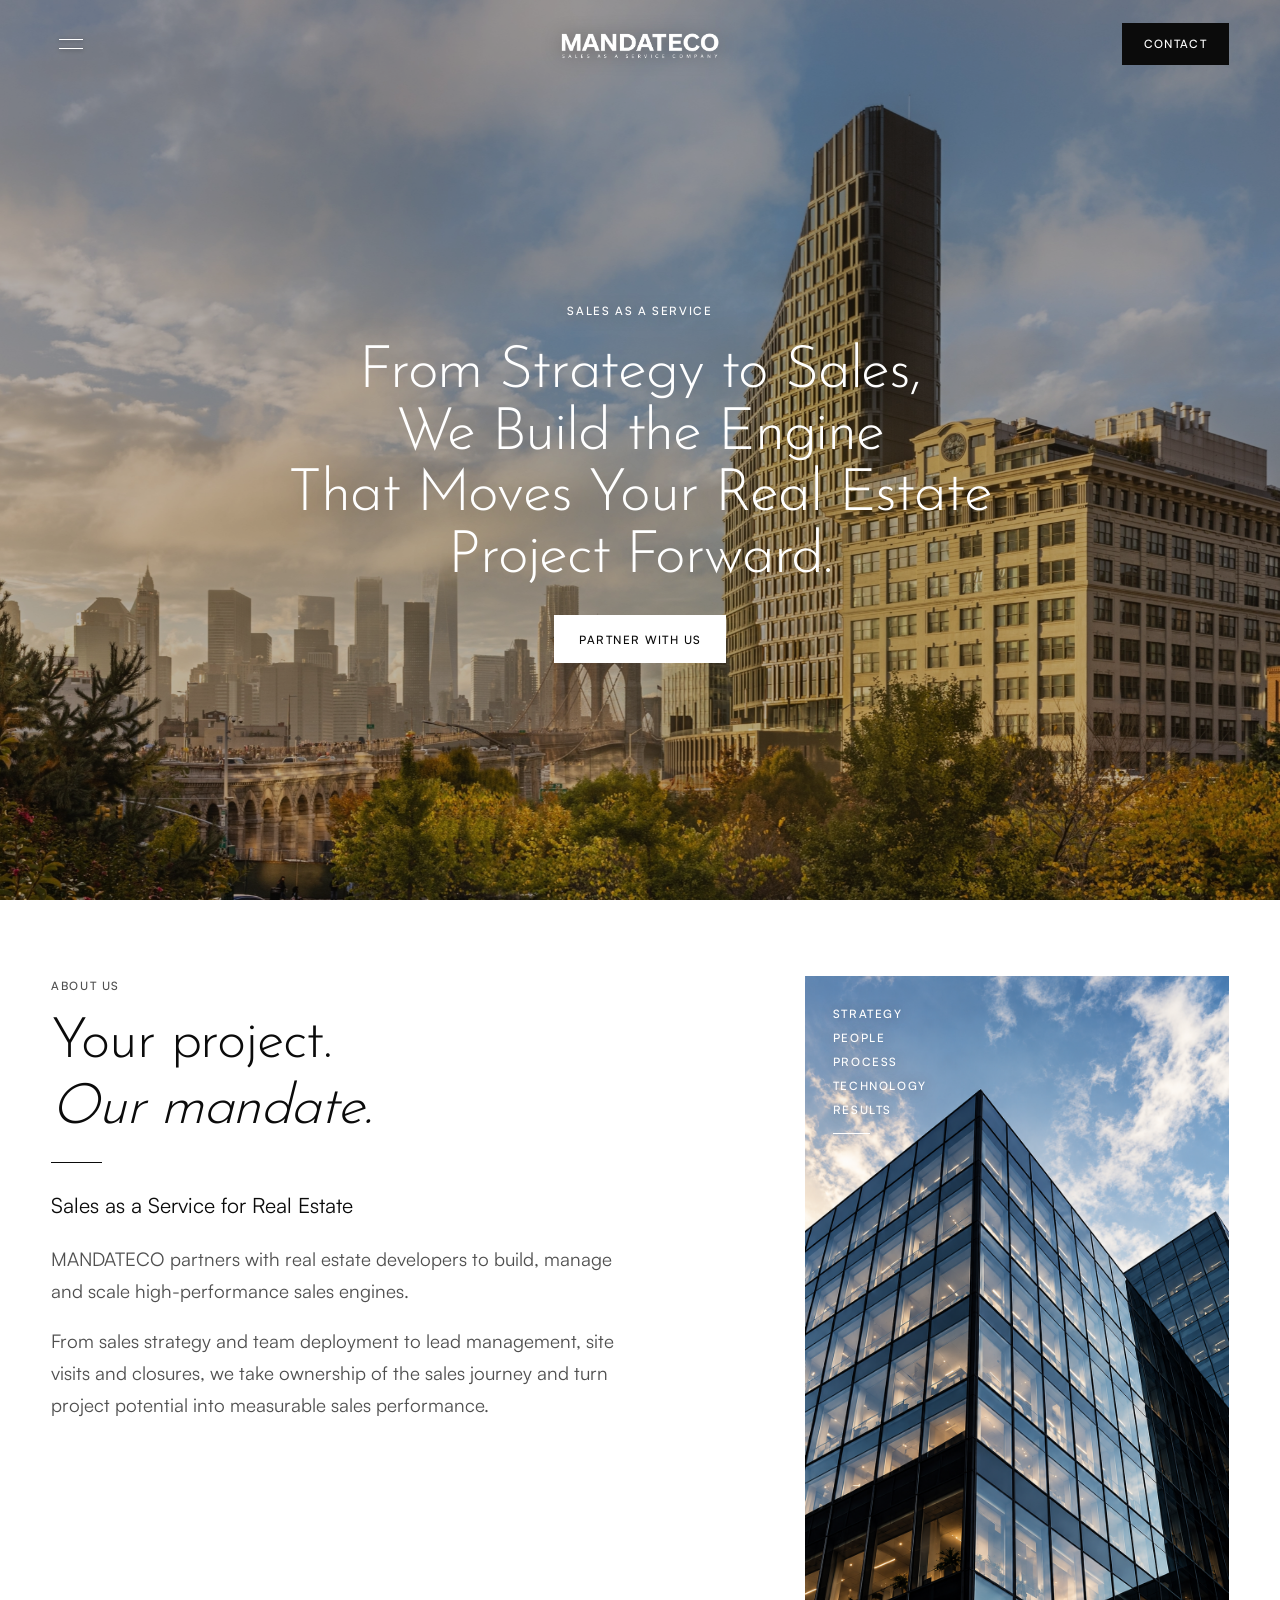
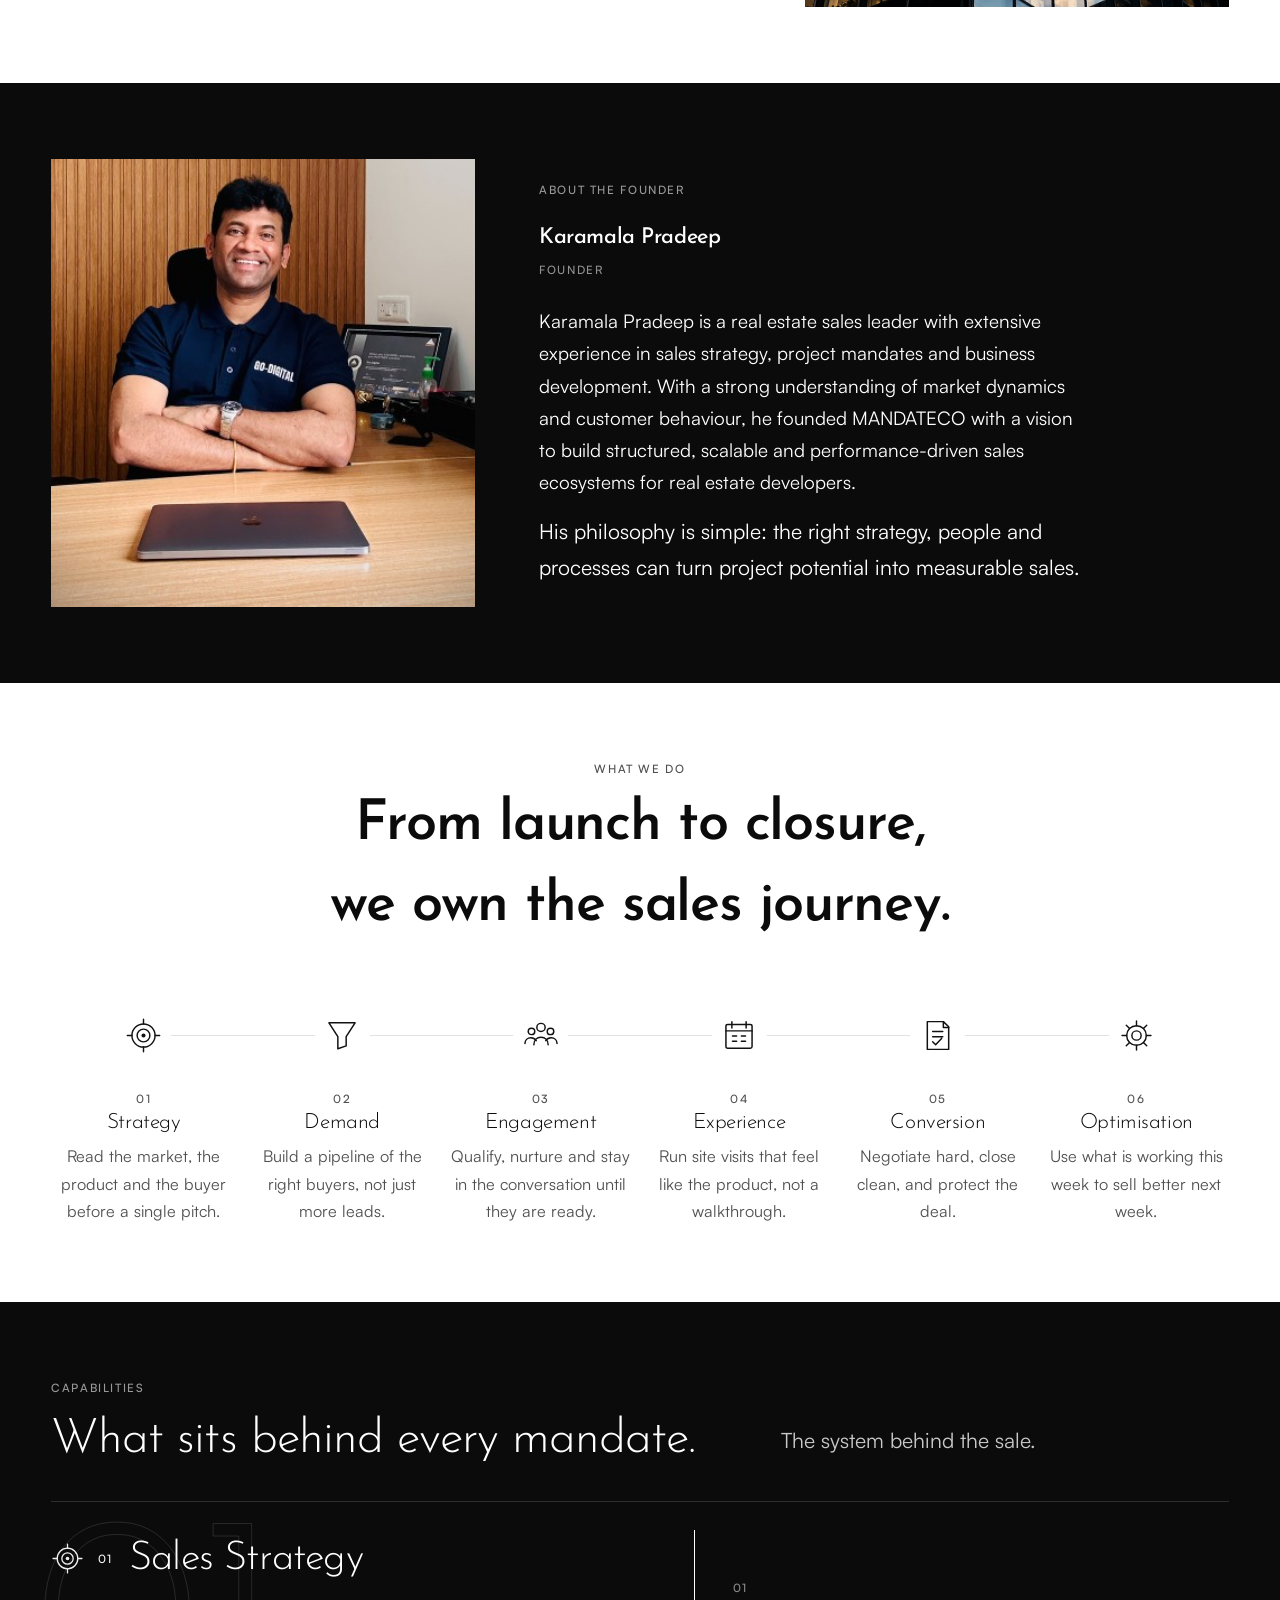
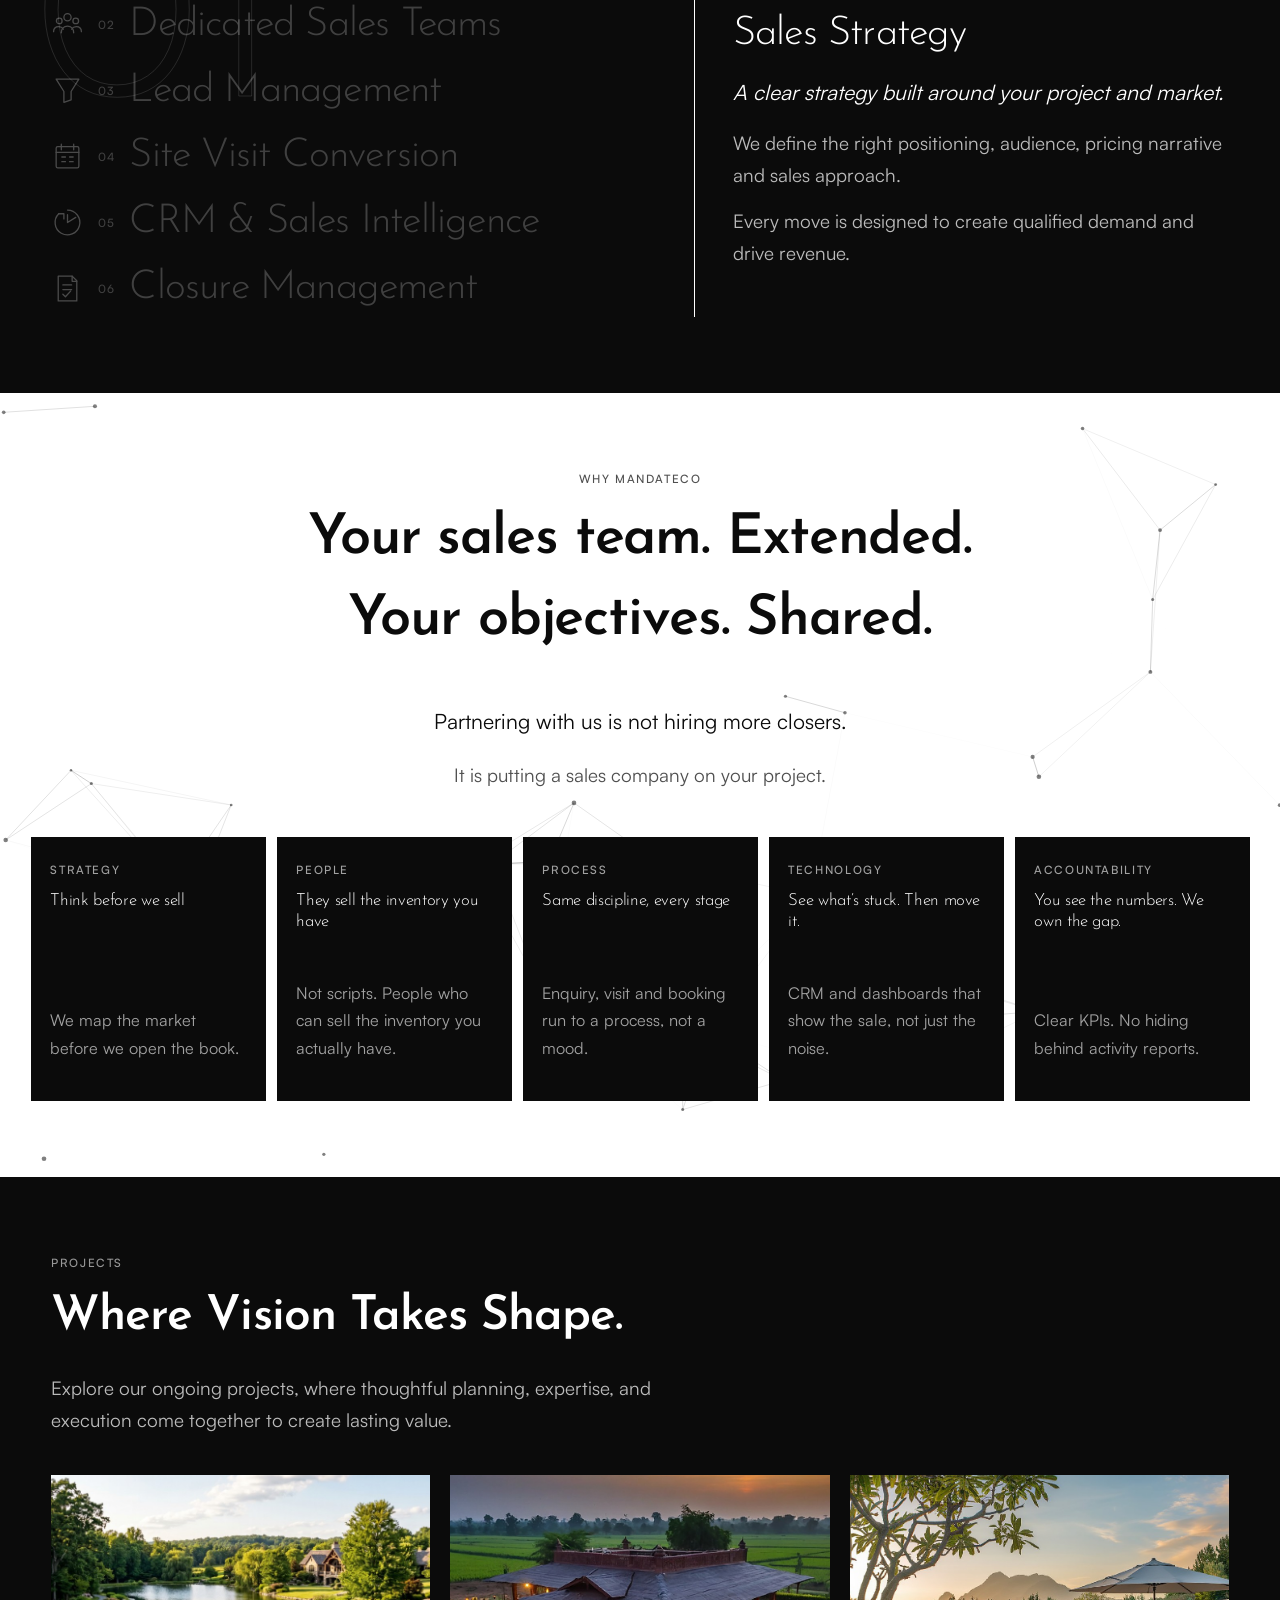
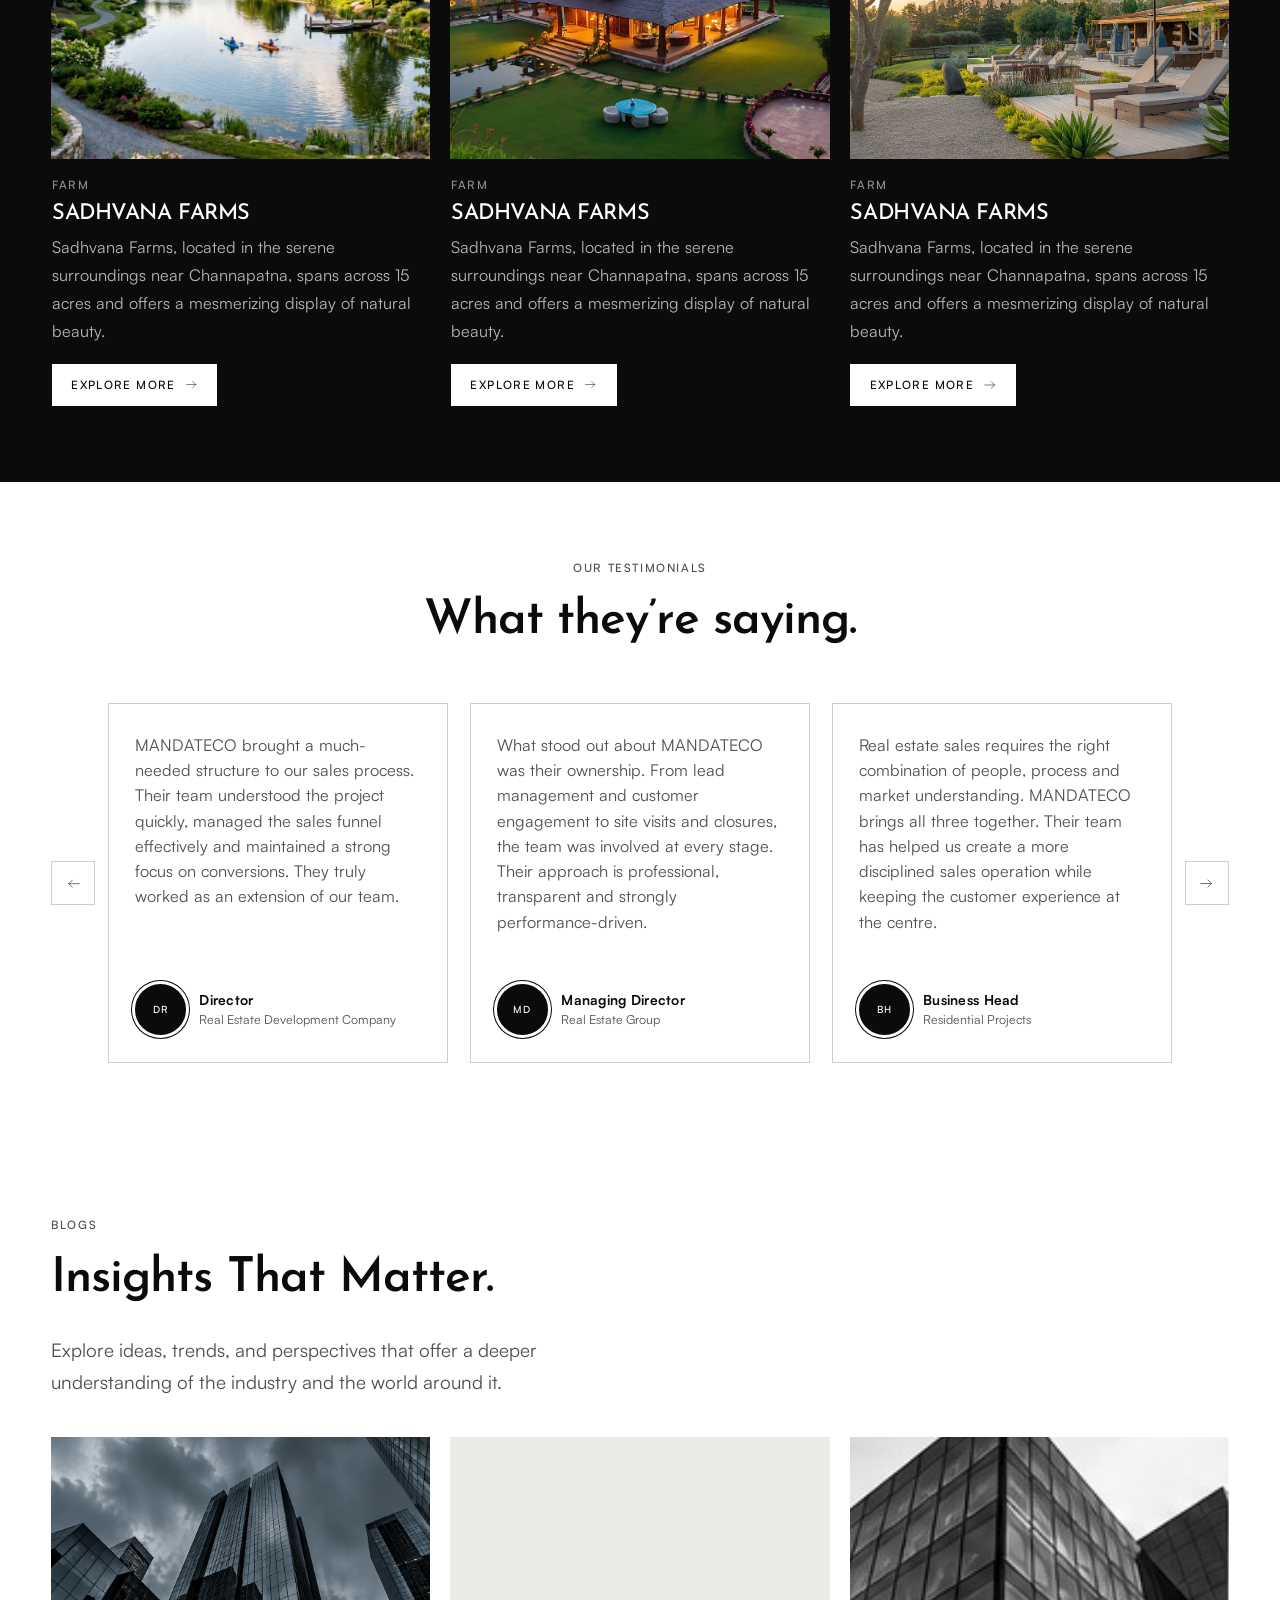
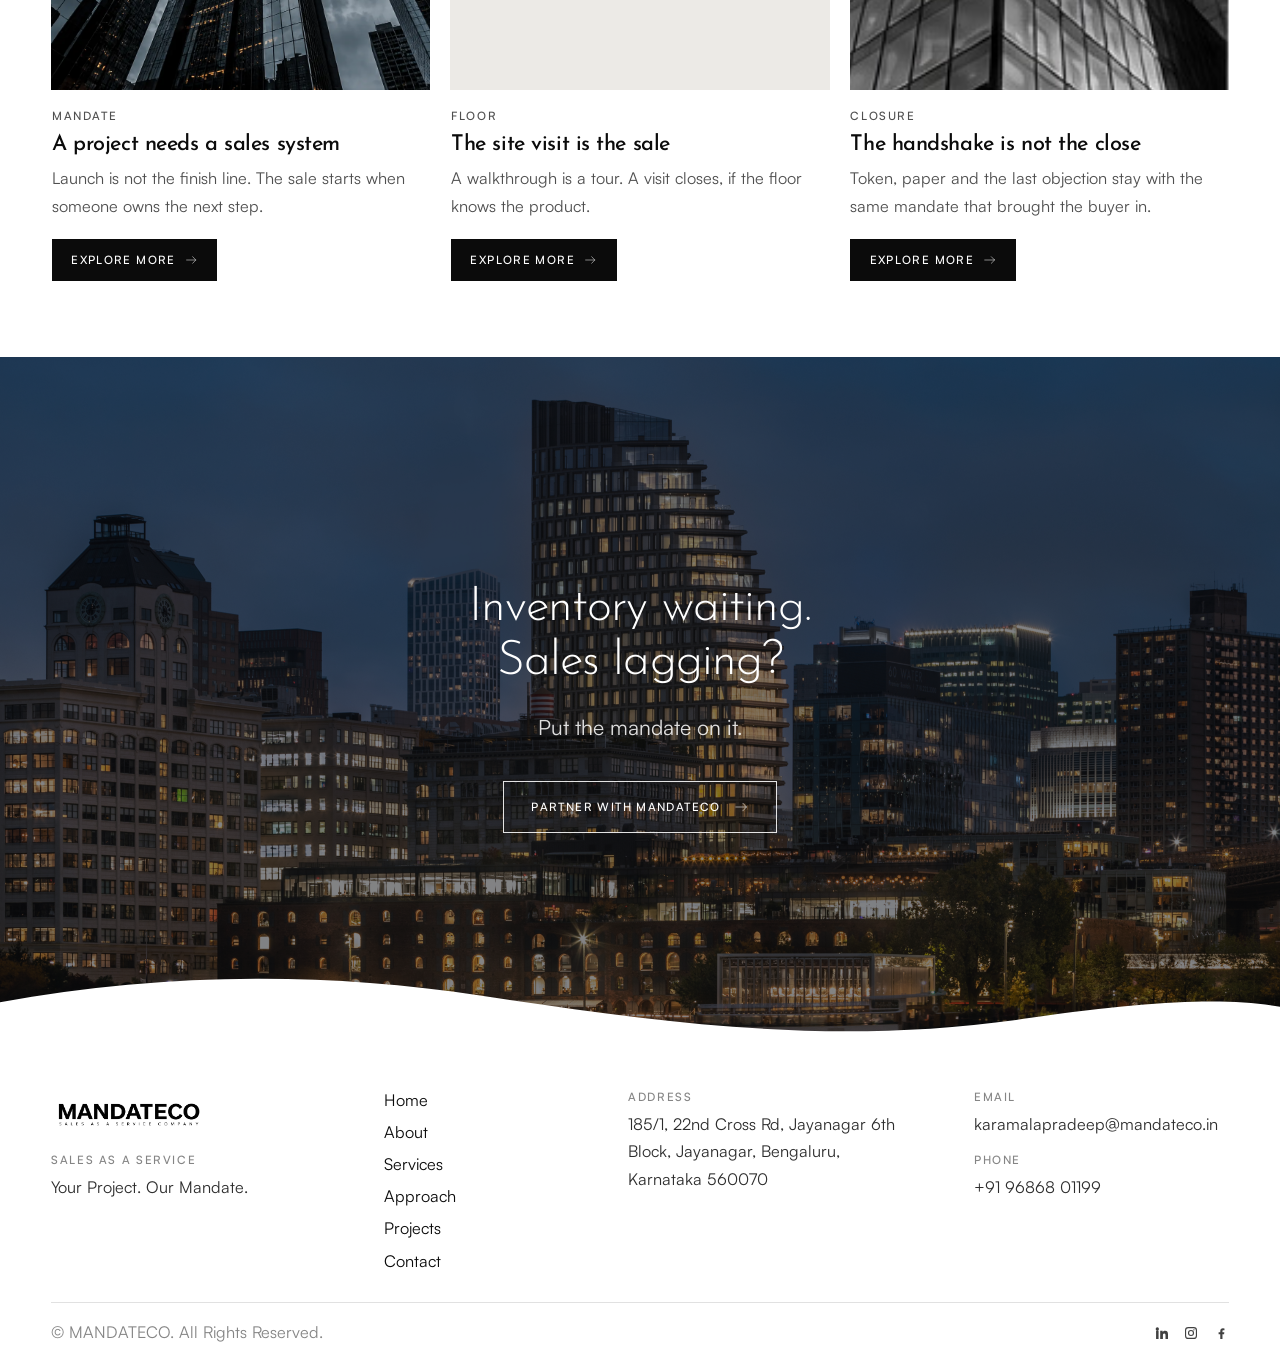
==== commit 036dc87f: "s" ====
--- a/index.html
+++ b/index.html
@@ -50,13 +50,12 @@
     >
       <div class="mobile-menu__bg" aria-hidden="true"></div>
       <nav class="mobile-menu__nav" aria-label="Site">
-        <a class="heading-md" href="#about">About</a>
-        <a class="heading-md" href="#founder">Founder</a>
+        <a class="heading-md" href="#home">Home</a>
+        <a class="heading-md" href="about.html">About</a>
         <a class="heading-md" href="services.html">Services</a>
         <a class="heading-md" href="#why">Approach</a>
         <a class="heading-md" href="#projects">Projects</a>
-        <a class="heading-md" href="#testimonials">Testimonials</a>
-        <a class="heading-md" href="blog.html">Blogs</a>
+        <a class="heading-md" href="contact.html">Contact</a>
       </nav>
     </div>
 
@@ -809,7 +808,7 @@
                   Launch is not the finish line. The sale starts when someone
                   owns the next step.
                 </p>
-                <a class="blog__more btn btn--solid button-text" href="blog.html">
+                <a class="blog__more btn btn--solid button-text" href="blog.html#article-mandate">
                   Explore more
                   <img
                     src="Public/mandateco_icons_svg/arrow-right.svg"
@@ -839,7 +838,7 @@
                   A walkthrough is a tour. A visit closes, if the floor knows
                   the product.
                 </p>
-                <a class="blog__more btn btn--solid button-text" href="blog.html">
+                <a class="blog__more btn btn--solid button-text" href="blog.html#article-floor">
                   Explore more
                   <img
                     src="Public/mandateco_icons_svg/arrow-right.svg"
@@ -869,7 +868,7 @@
                   Token, paper and the last objection stay with the same mandate
                   that brought the buyer in.
                 </p>
-                <a class="blog__more btn btn--solid button-text" href="blog.html">
+                <a class="blog__more btn btn--solid button-text" href="blog.html#article-closure">
                   Explore more
                   <img
                     src="Public/mandateco_icons_svg/arrow-right.svg"
@@ -944,12 +943,10 @@
           <nav class="footer__col" aria-label="Footer">
             <ul class="footer__list description-sm">
               <li><a href="#home">Home</a></li>
-              <li><a href="#about">About</a></li>
+              <li><a href="about.html">About</a></li>
               <li><a href="services.html">Services</a></li>
               <li><a href="#why">Approach</a></li>
               <li><a href="#projects">Projects</a></li>
-              <li><a href="#testimonials">Testimonials</a></li>
-              <li><a href="blog.html">Blogs</a></li>
               <li><a href="contact.html">Contact</a></li>
             </ul>
           </nav>
--- a/css/style.css
+++ b/css/style.css
@@ -2927,6 +2927,113 @@
   }
 }
 
+.blog--page {
+  background: #fafafa;
+}
+
+.blog-articles {
+  background: var(--white);
+  color: var(--black);
+}
+
+.blog-article {
+  padding: clamp(2.75rem, 6vw, 4.5rem) var(--pad-x);
+  border-top: 1px solid var(--hairline);
+  scroll-margin-top: calc(var(--nav-h) + 1.25rem);
+}
+
+.blog-article__inner {
+  width: min(100%, var(--max));
+  margin: 0 auto;
+  display: grid;
+  grid-template-columns: minmax(0, 1fr) minmax(0, 1.05fr);
+  gap: clamp(1.75rem, 4vw, 3.5rem);
+  align-items: center;
+}
+
+.blog-article--flip .blog-article__inner {
+  grid-template-columns: minmax(0, 1.05fr) minmax(0, 1fr);
+}
+
+.blog-article--flip .blog-article__media {
+  order: 2;
+}
+
+.blog-article--flip .blog-article__copy {
+  order: 1;
+}
+
+.blog-article__media {
+  margin: 0;
+  overflow: hidden;
+  aspect-ratio: 16 / 10;
+  background: #e8e8e8;
+  opacity: 0;
+  transform: translateY(22px);
+  transition: opacity 0.9s ease, transform 1s cubic-bezier(0.16, 1, 0.3, 1);
+}
+
+.blog-article.is-in .blog-article__media {
+  opacity: 1;
+  transform: none;
+}
+
+.blog-article__media img {
+  width: 100%;
+  height: 100%;
+  object-fit: cover;
+  transform: scale(1.05);
+  transition: transform 1.15s cubic-bezier(0.16, 1, 0.3, 1);
+}
+
+.blog-article.is-in .blog-article__media img {
+  transform: scale(1);
+}
+
+.blog-article__copy {
+  opacity: 0;
+  transform: translateY(18px);
+  transition: opacity 0.85s ease 0.08s, transform 0.95s cubic-bezier(0.16, 1, 0.3, 1) 0.08s;
+}
+
+.blog-article.is-in .blog-article__copy {
+  opacity: 1;
+  transform: none;
+}
+
+.blog-article__type {
+  margin: 0 0 0.7rem;
+  color: var(--black-soft);
+}
+
+.blog-article__title {
+  margin: 0 0 1.15rem;
+  max-width: 16ch;
+}
+
+.blog-article__copy .description {
+  margin: 0 0 1rem;
+  max-width: 36rem;
+  color: var(--black-soft);
+}
+
+.blog-article__copy .description:last-child {
+  margin-bottom: 0;
+}
+
+@media (max-width: 900px) {
+  .blog-article__inner,
+  .blog-article--flip .blog-article__inner {
+    grid-template-columns: 1fr;
+    gap: 1.5rem;
+  }
+
+  .blog-article--flip .blog-article__media,
+  .blog-article--flip .blog-article__copy {
+    order: initial;
+  }
+}
+
 .closer {
   position: relative;
   min-height: 78svh;
@@ -3470,7 +3577,7 @@
 
 .post-hero {
   position: relative;
-  min-height: 78svh;
+  min-height: 100svh;
   display: flex;
   align-items: flex-end;
   overflow: hidden;
@@ -3509,7 +3616,12 @@
   z-index: 1;
   width: min(100%, var(--max));
   margin: 0 auto;
+  min-height: 100svh;
+  display: flex;
+  flex-direction: column;
+  justify-content: flex-end;
   padding: calc(var(--nav-h) + 3rem) var(--pad-x) clamp(3rem, 7vw, 4.75rem);
+  box-sizing: border-box;
 }
 
 .post-hero__eyebrow {
@@ -3792,10 +3904,6 @@
 }
 
 @media (max-width: 639px) {
-  .post-hero {
-    min-height: 70svh;
-  }
-
   .post-beliefs__row {
     grid-template-columns: 2.75rem minmax(0, 1fr);
     gap: 0.85rem;
@@ -3808,7 +3916,7 @@
 
 .svc-hero {
   position: relative;
-  min-height: 72svh;
+  min-height: 100svh;
   display: flex;
   align-items: flex-end;
   overflow: hidden;
@@ -3852,7 +3960,12 @@
   z-index: 1;
   width: min(100%, var(--max));
   margin: 0 auto;
+  min-height: 100svh;
+  display: flex;
+  flex-direction: column;
+  justify-content: flex-end;
   padding: calc(var(--nav-h) + 3rem) var(--pad-x) clamp(3rem, 7vw, 4.75rem);
+  box-sizing: border-box;
 }
 
 .svc-hero__eyebrow {
@@ -4193,12 +4306,6 @@
 
   .svc-row__points li:last-child {
     border-bottom: 1px solid var(--hairline);
-  }
-}
-
-@media (max-width: 639px) {
-  .svc-hero {
-    min-height: 68svh;
   }
 }
 
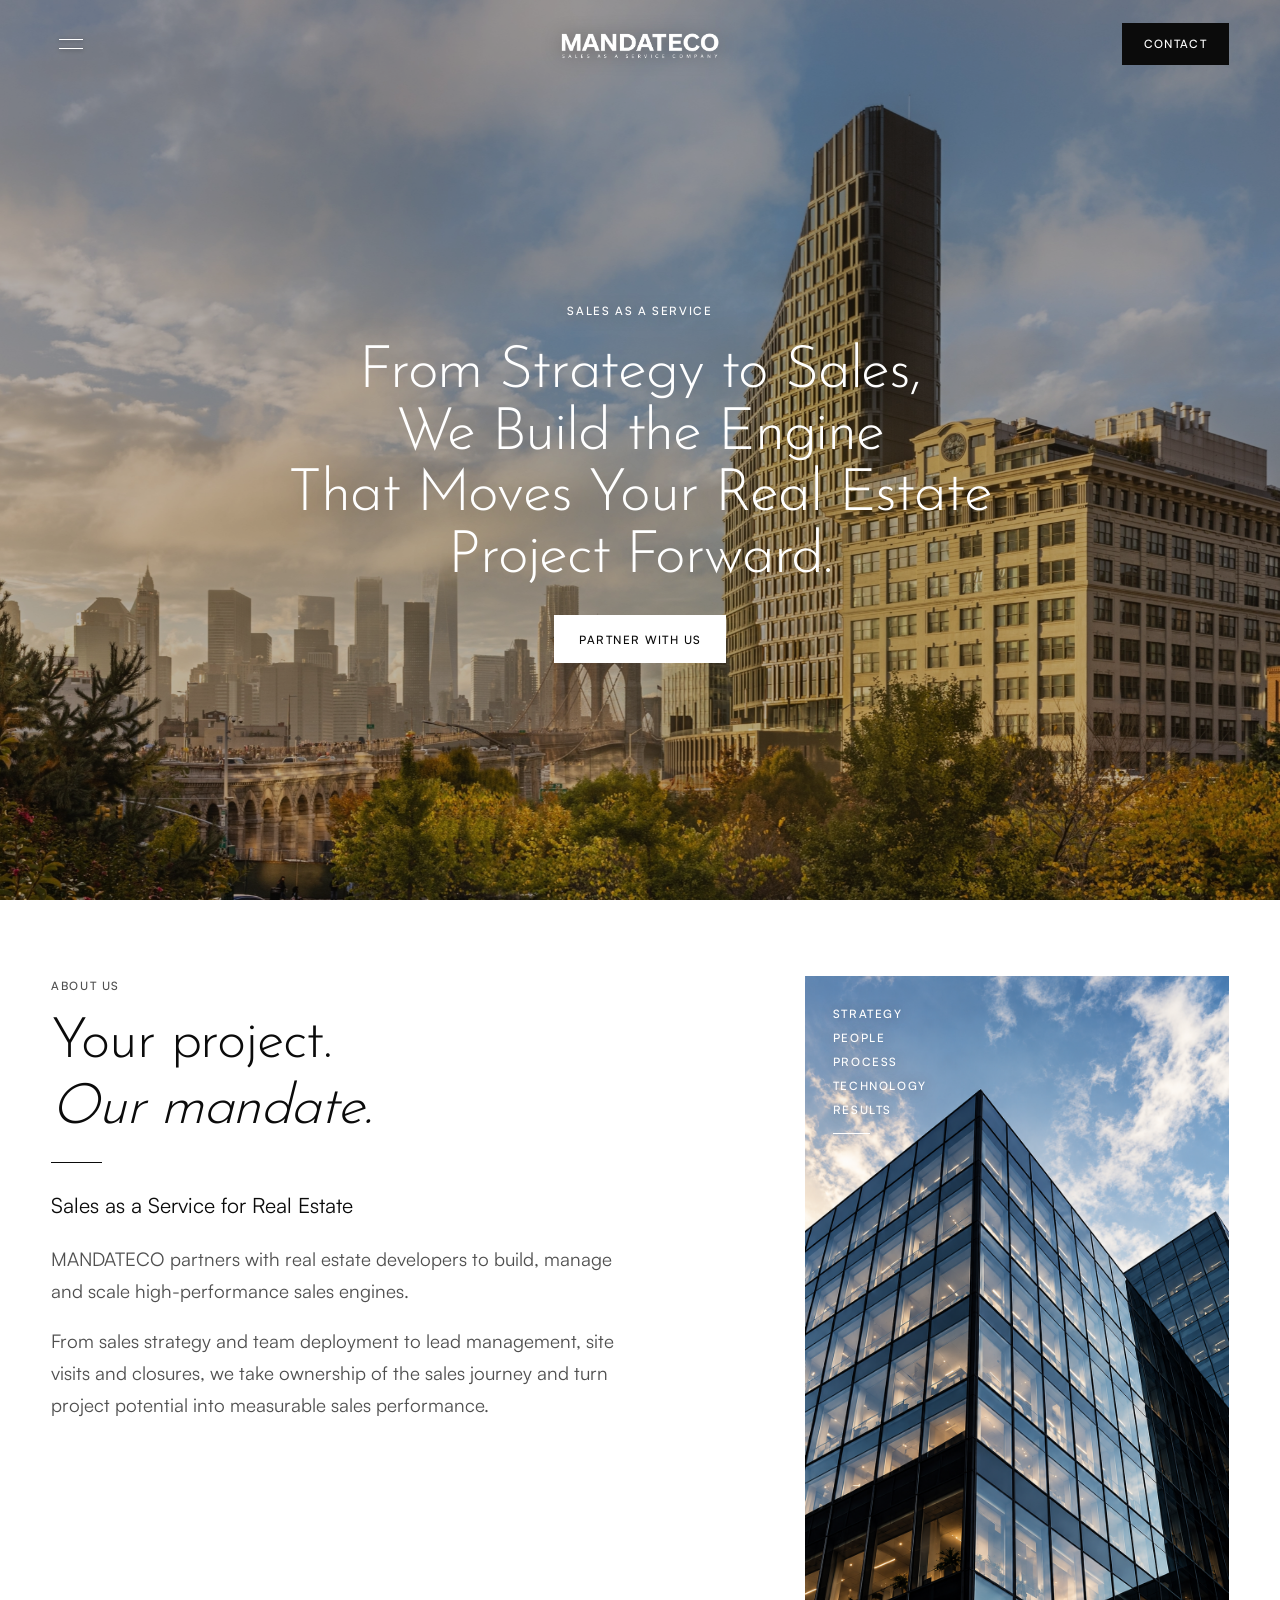
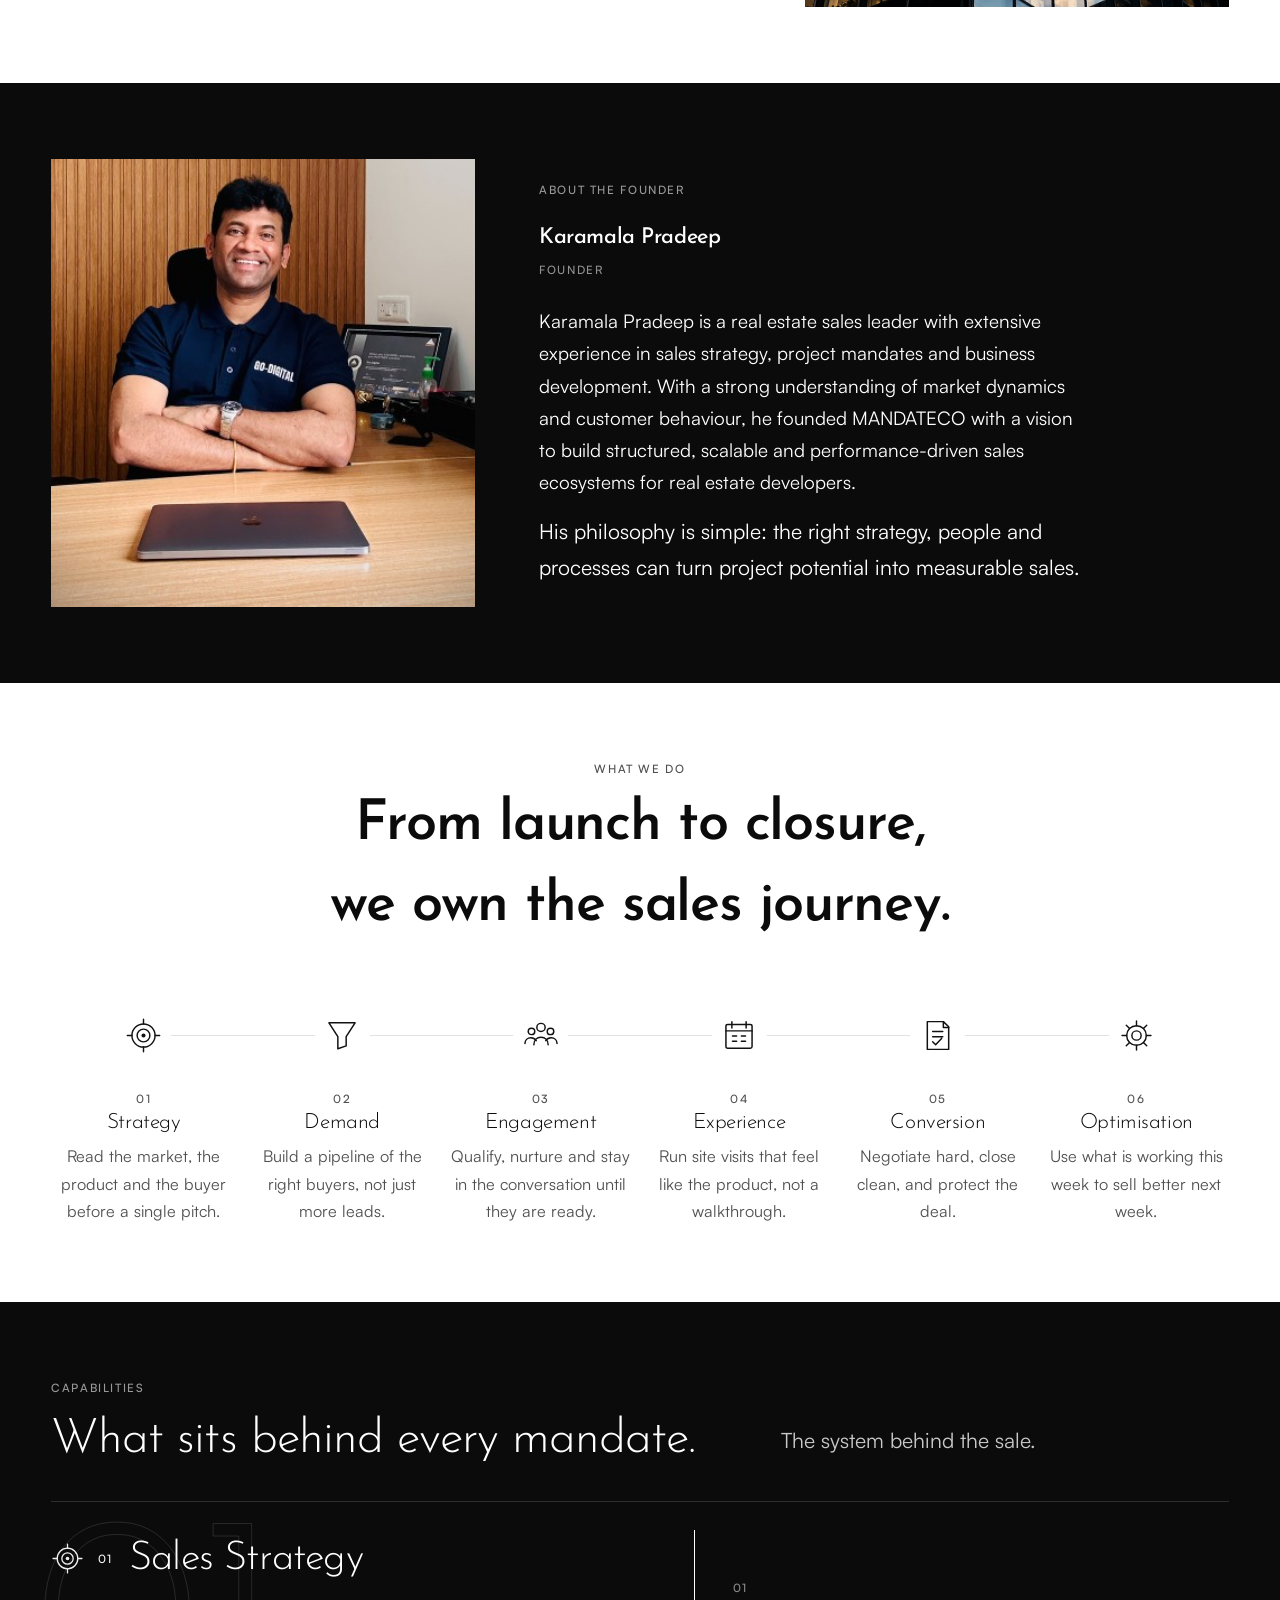
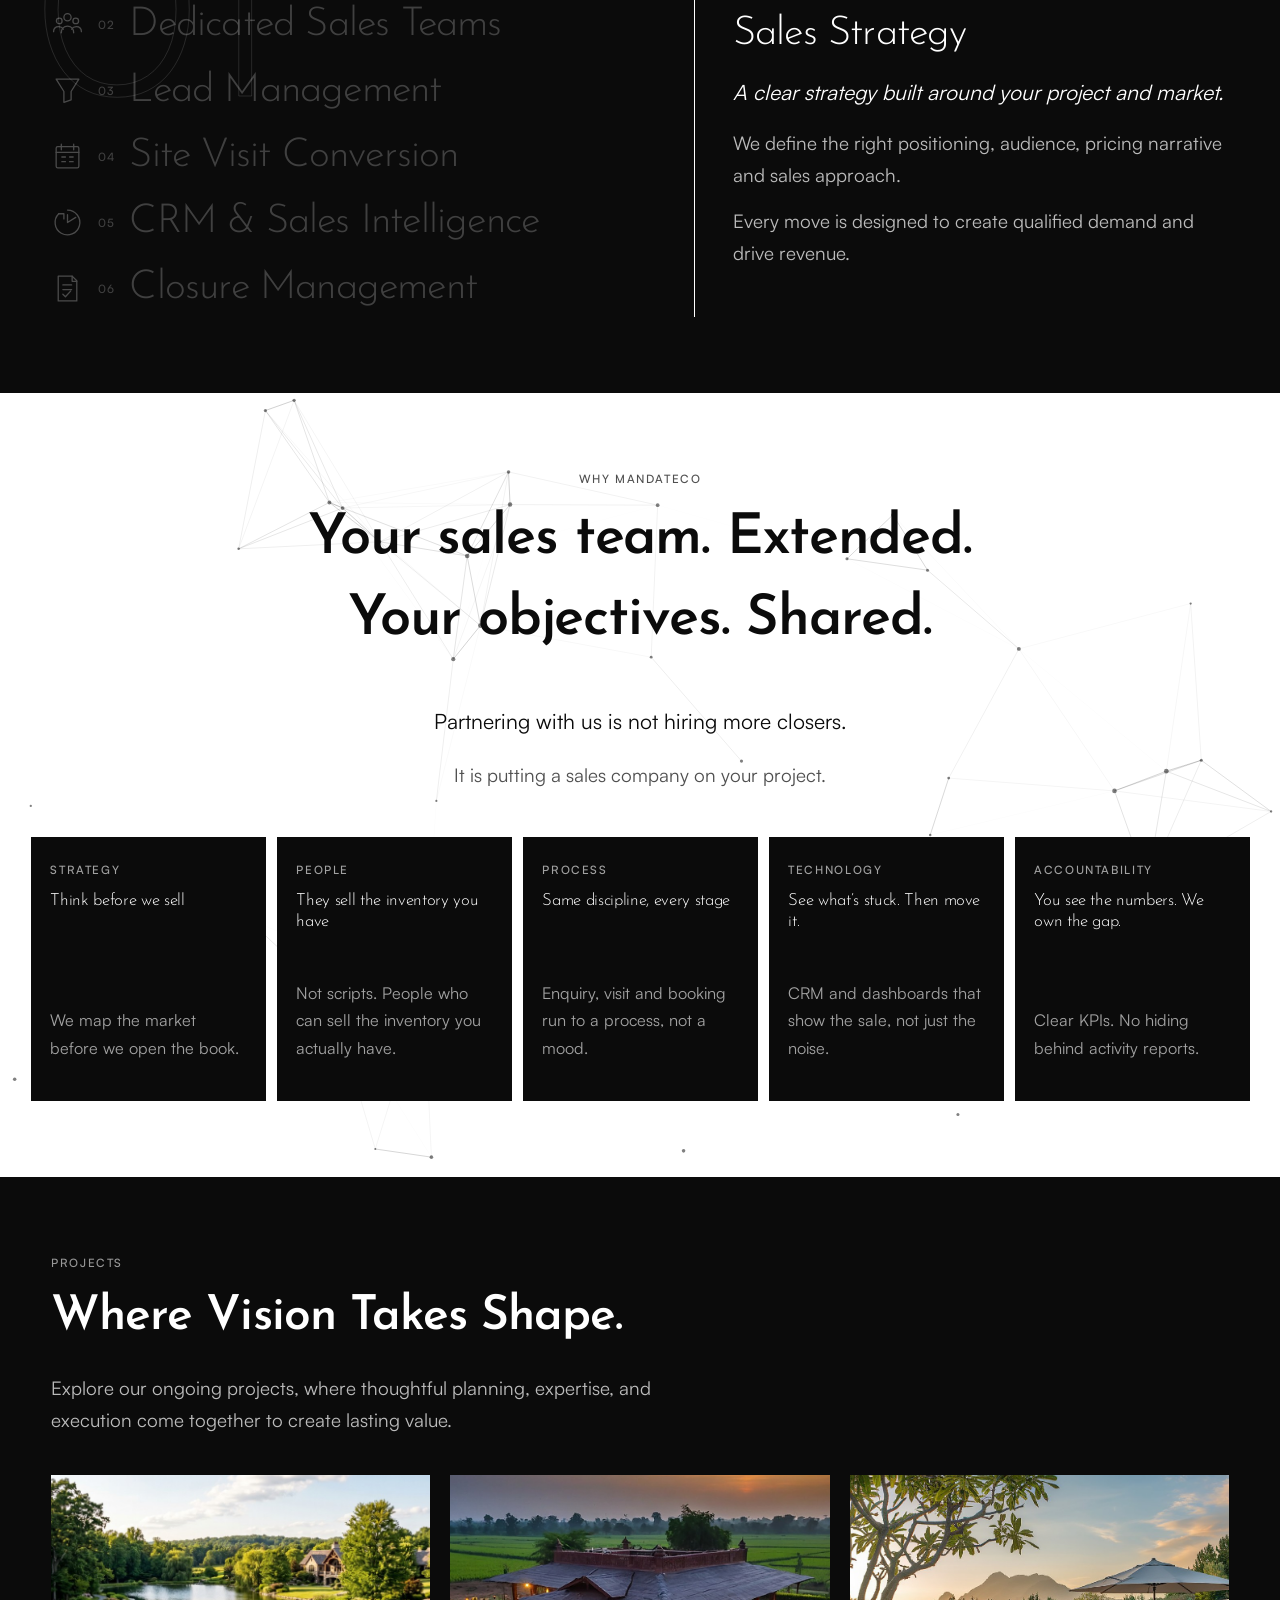
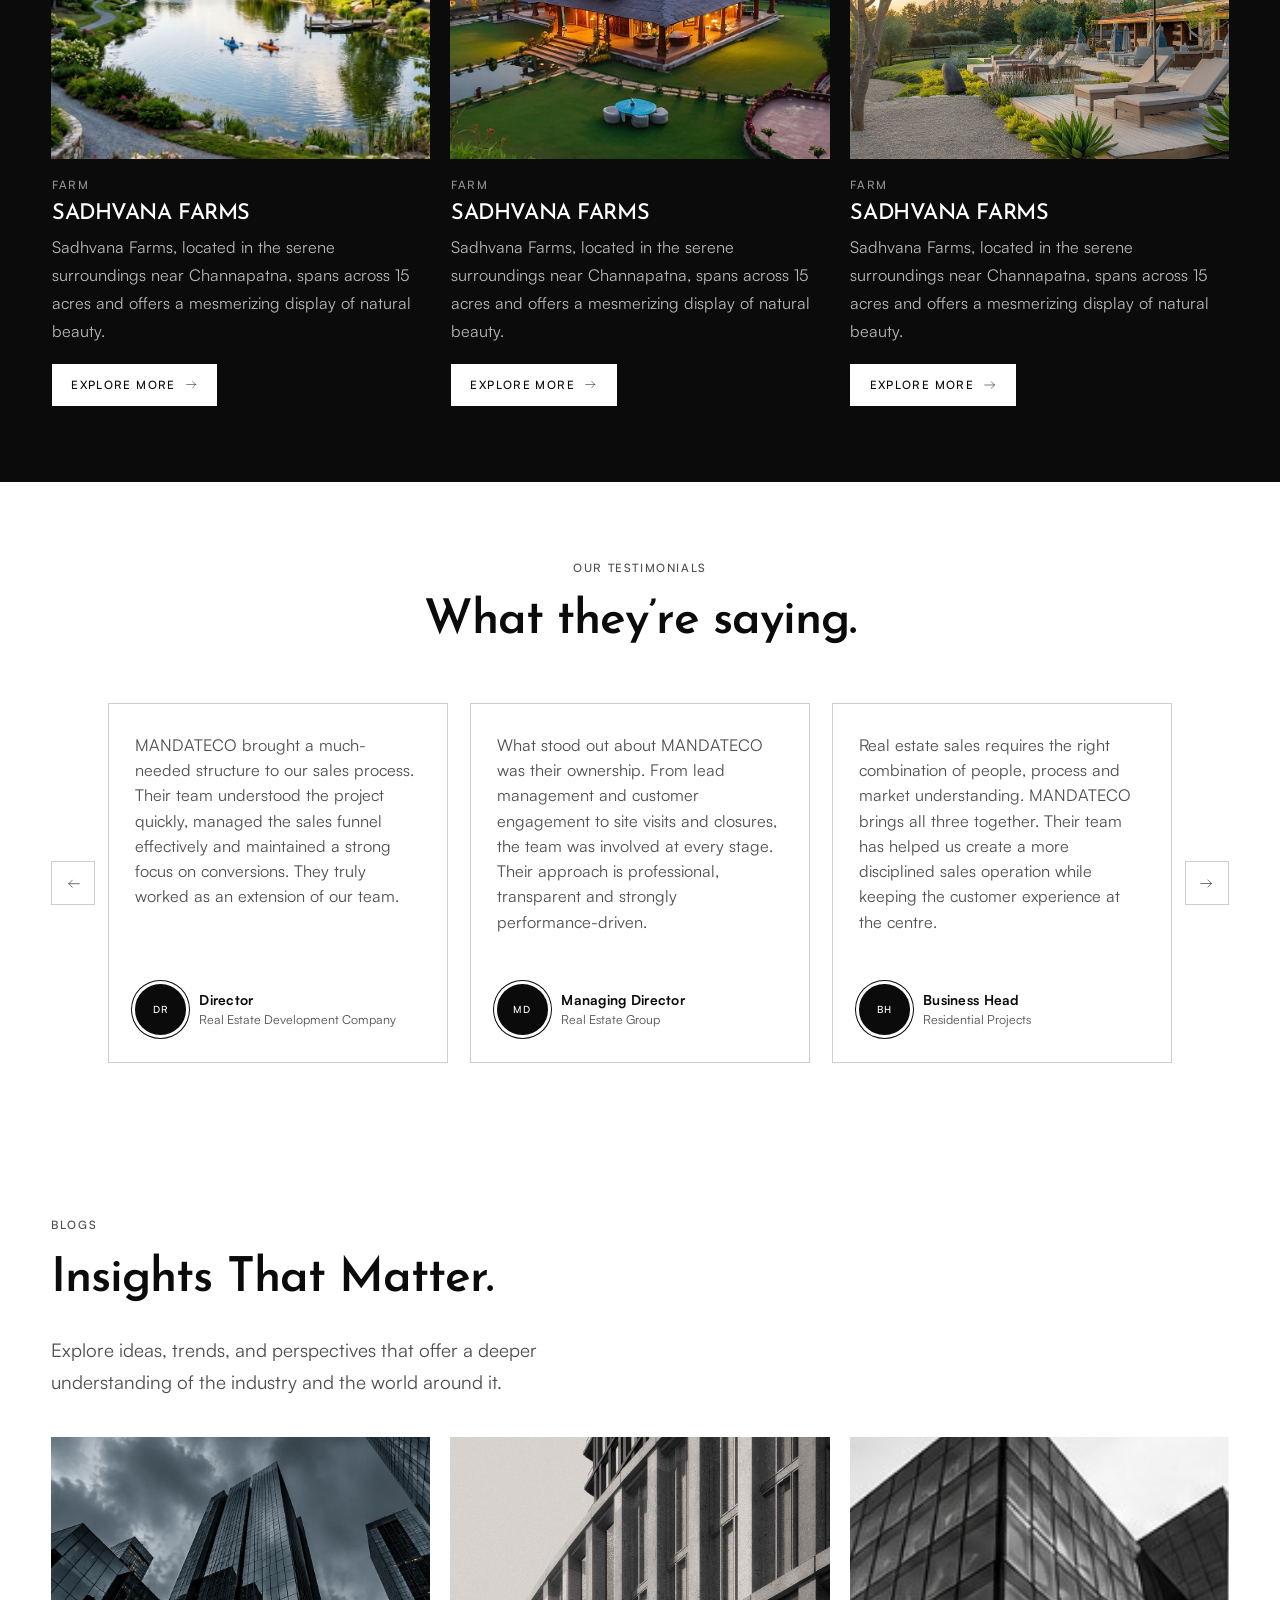
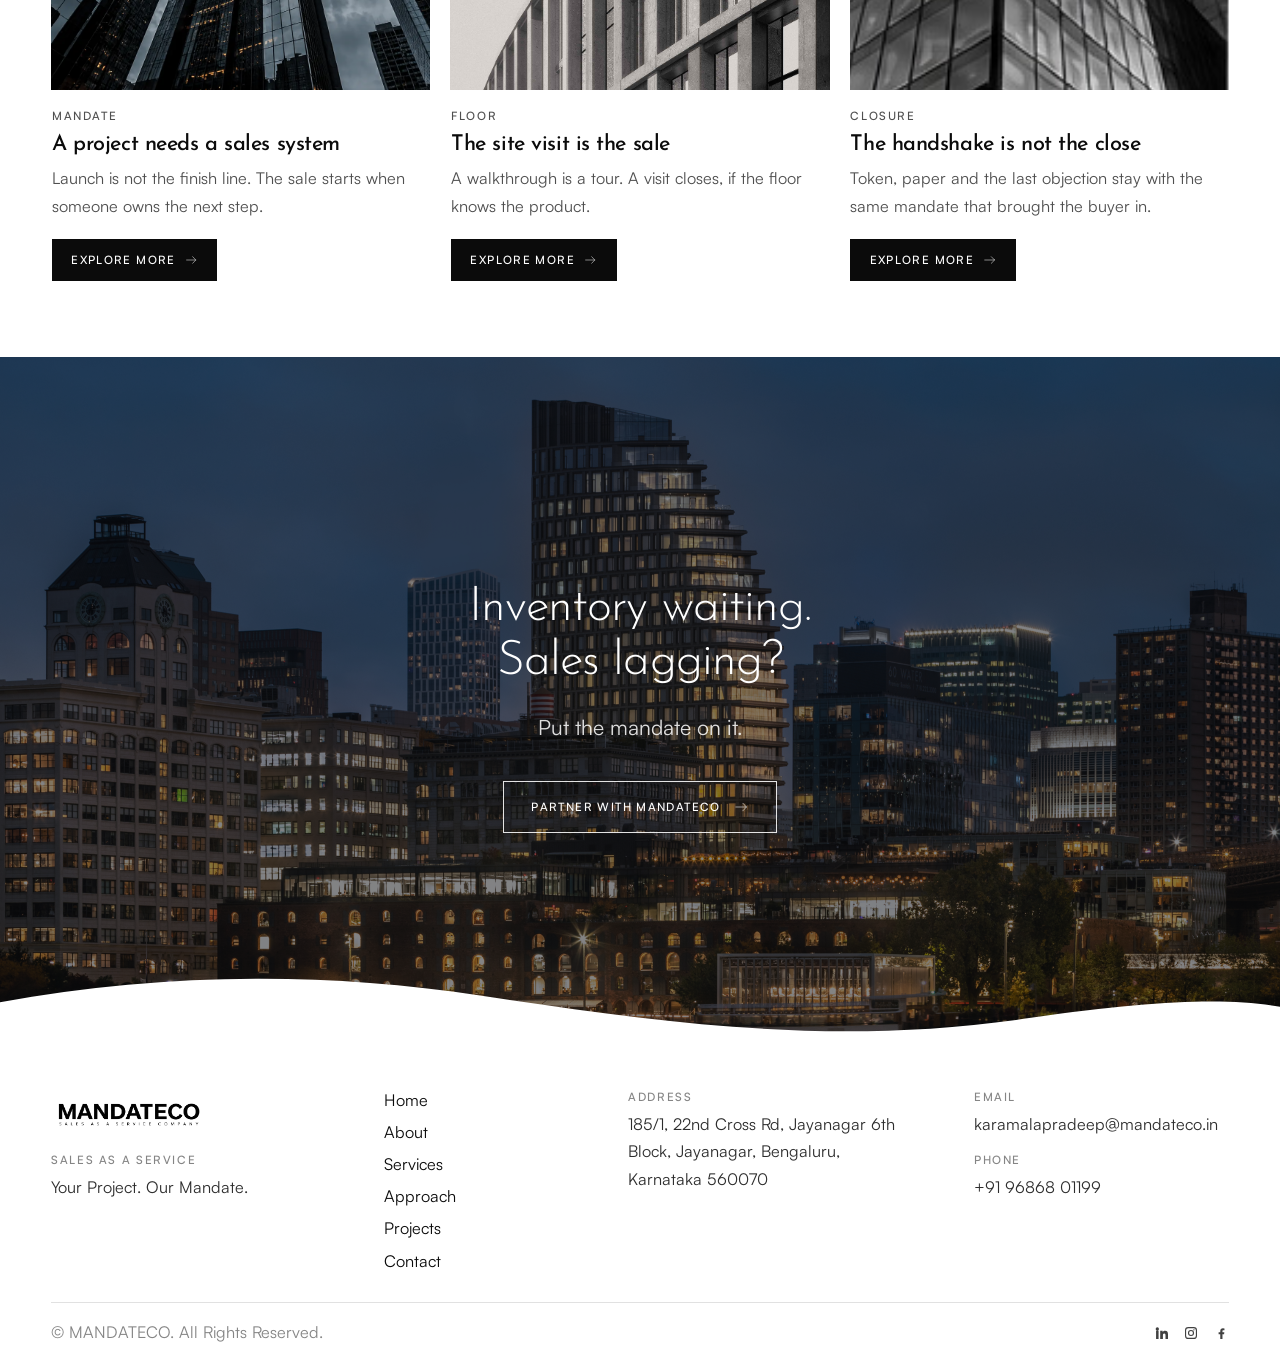
==== commit 20548914: "s" ====
--- a/index.html
+++ b/index.html
@@ -808,7 +808,7 @@
                   Launch is not the finish line. The sale starts when someone
                   owns the next step.
                 </p>
-                <a class="blog__more btn btn--solid button-text" href="blog.html#article-mandate">
+                <a class="blog__more btn btn--solid button-text" href="blog.html">
                   Explore more
                   <img
                     src="Public/mandateco_icons_svg/arrow-right.svg"
@@ -838,7 +838,7 @@
                   A walkthrough is a tour. A visit closes, if the floor knows
                   the product.
                 </p>
-                <a class="blog__more btn btn--solid button-text" href="blog.html#article-floor">
+                <a class="blog__more btn btn--solid button-text" href="blog.html">
                   Explore more
                   <img
                     src="Public/mandateco_icons_svg/arrow-right.svg"
@@ -868,7 +868,7 @@
                   Token, paper and the last objection stay with the same mandate
                   that brought the buyer in.
                 </p>
-                <a class="blog__more btn btn--solid button-text" href="blog.html#article-closure">
+                <a class="blog__more btn btn--solid button-text" href="blog.html">
                   Explore more
                   <img
                     src="Public/mandateco_icons_svg/arrow-right.svg"
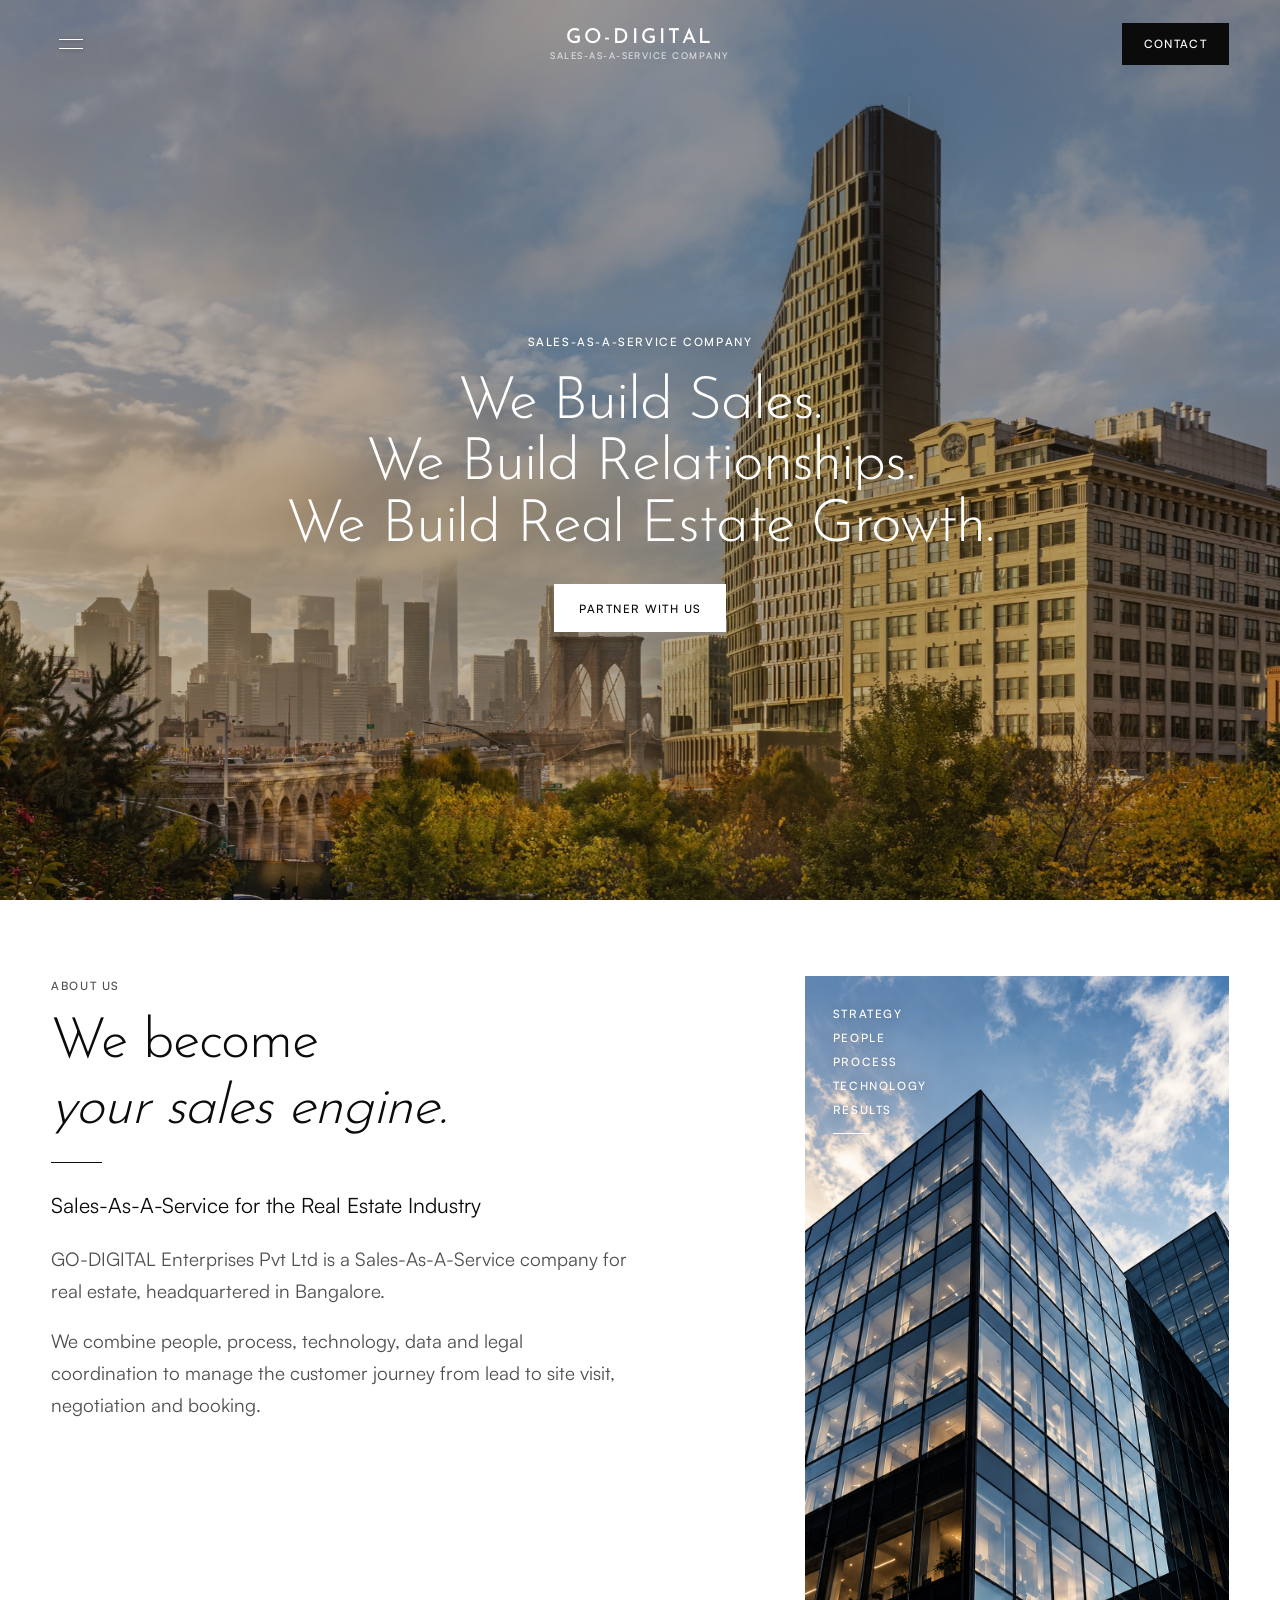
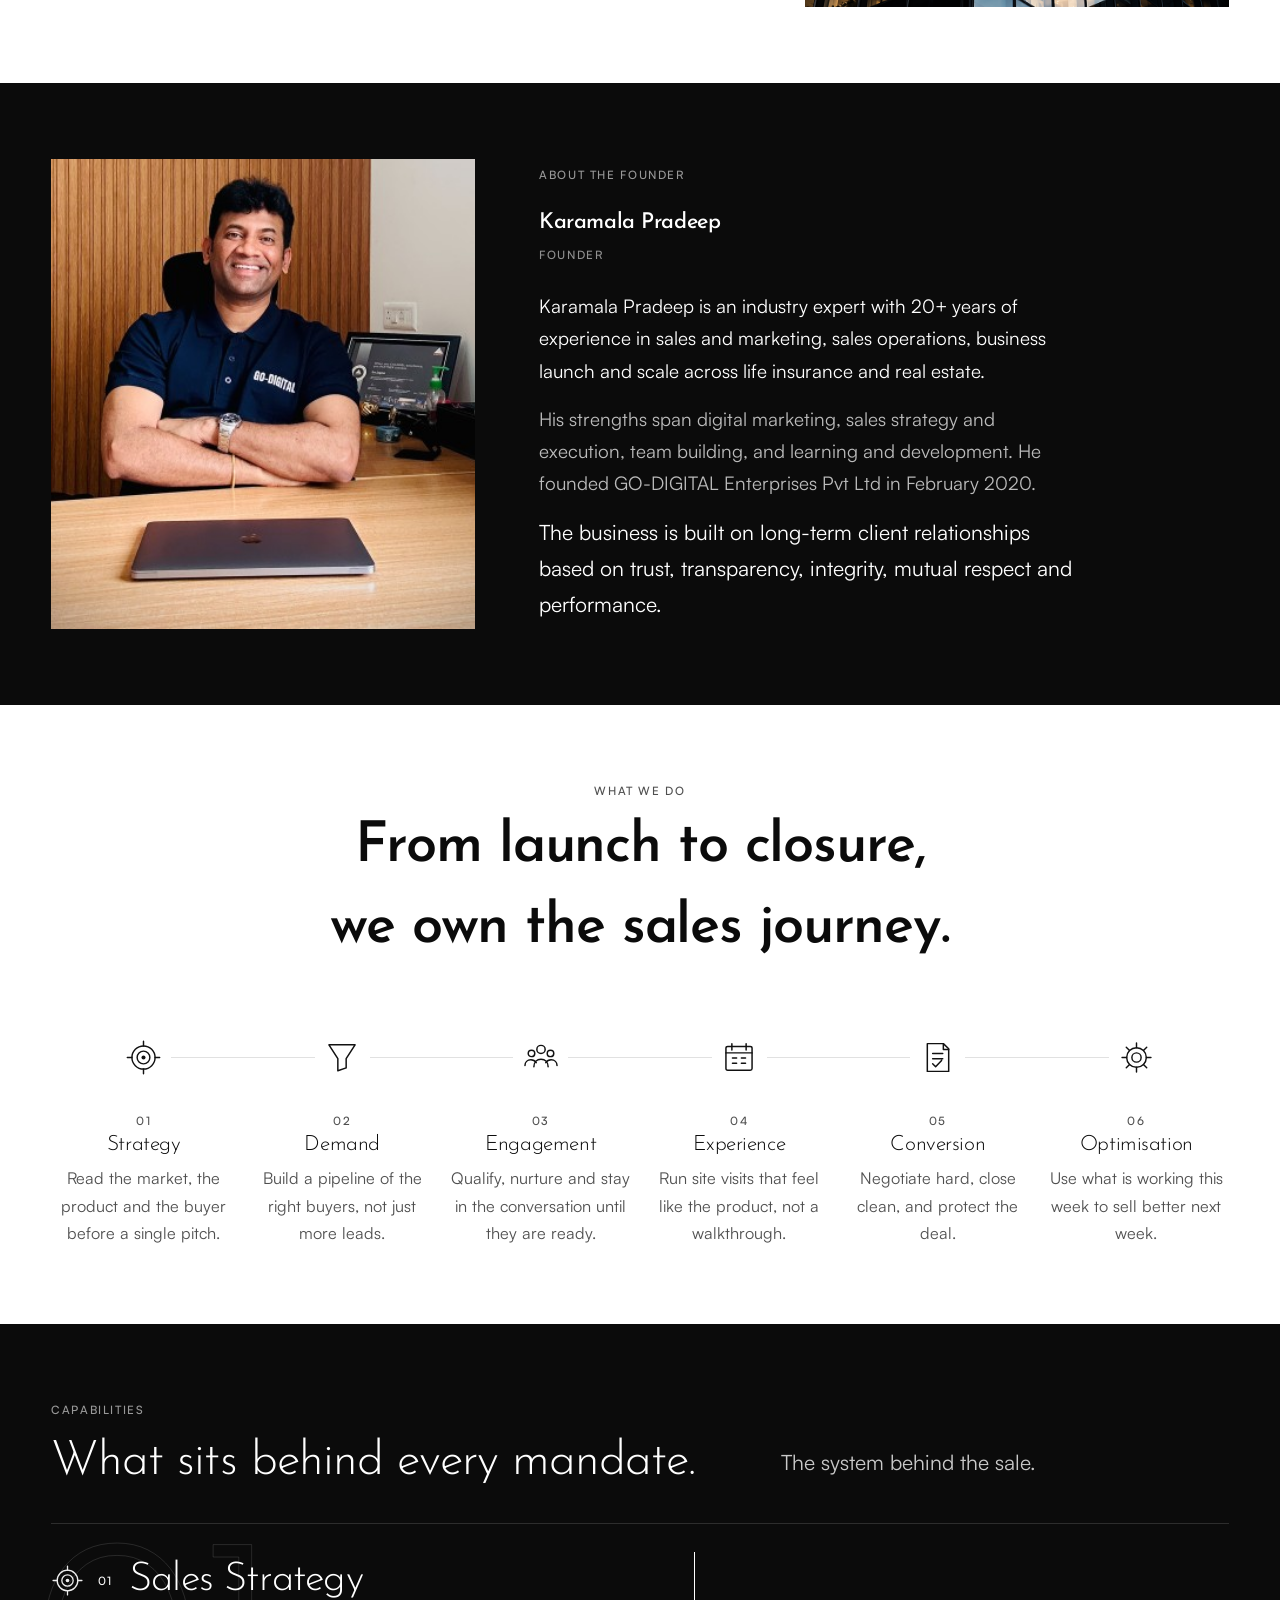
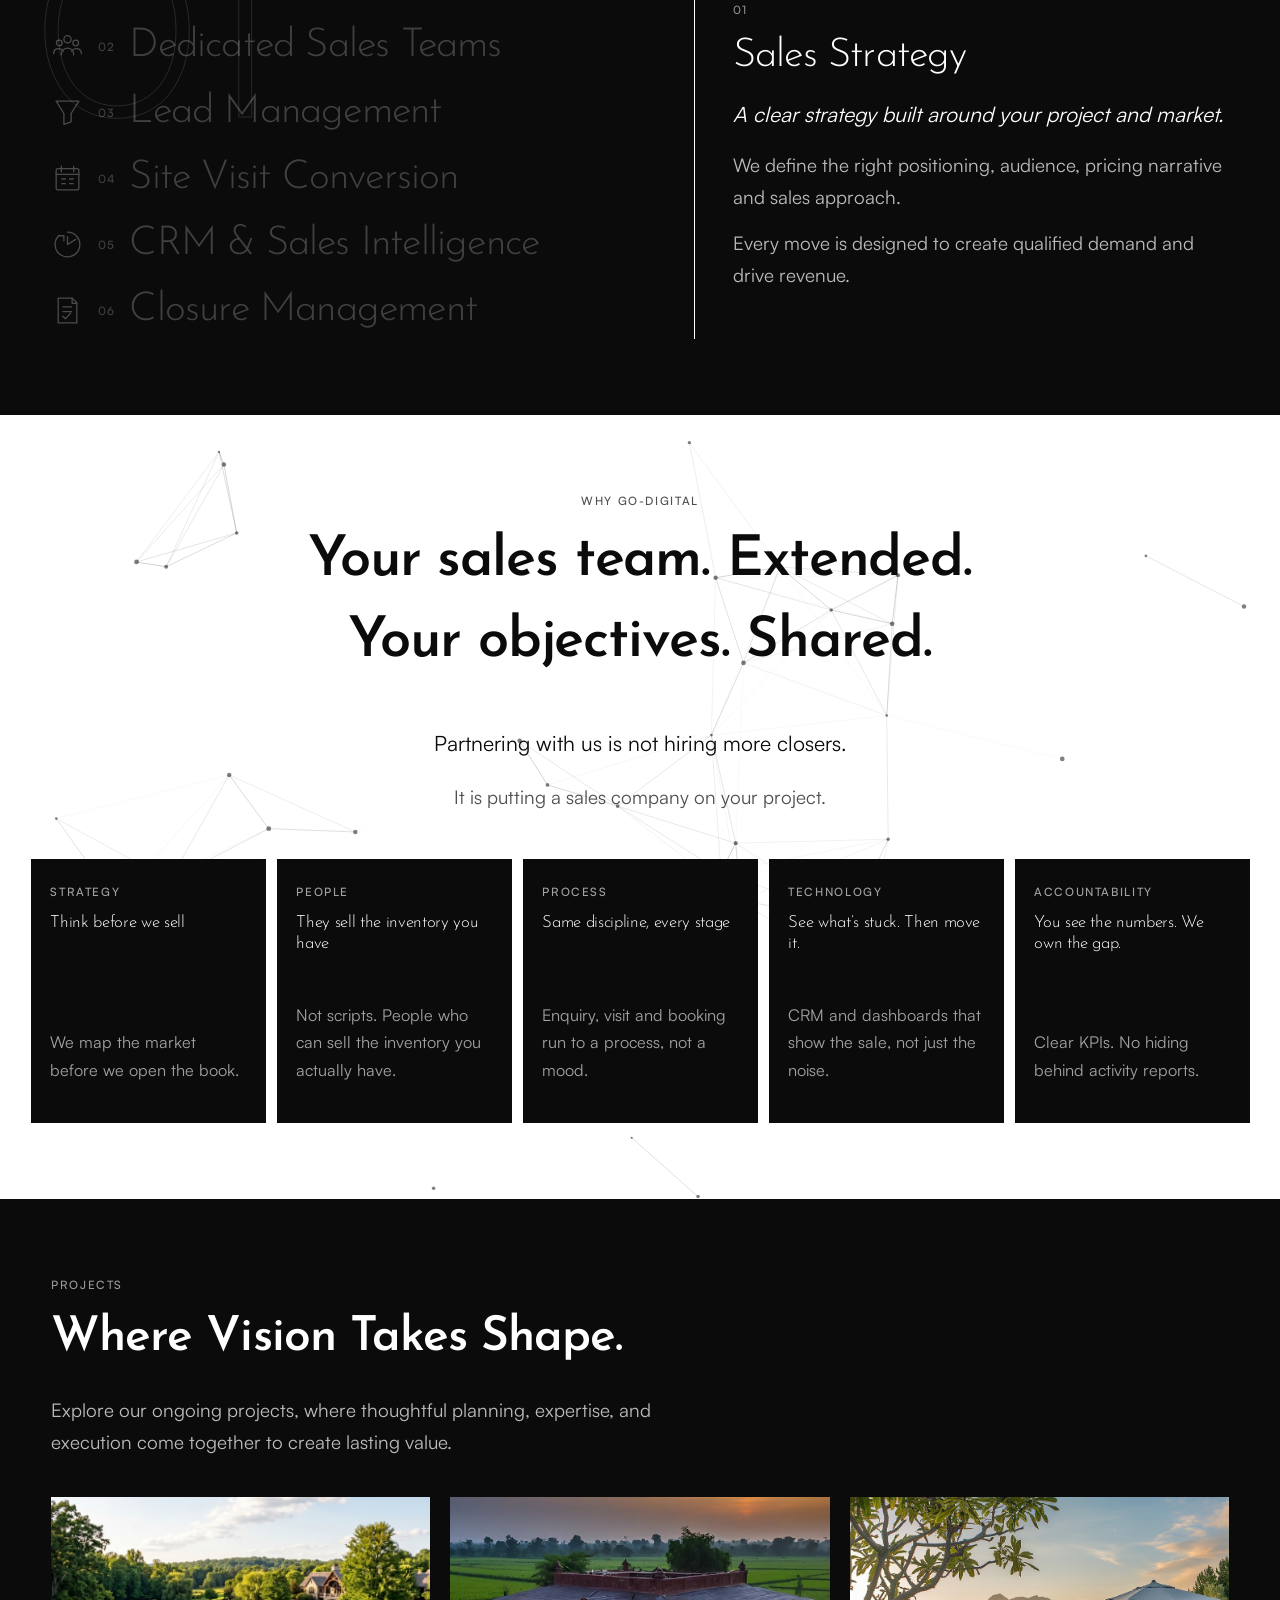
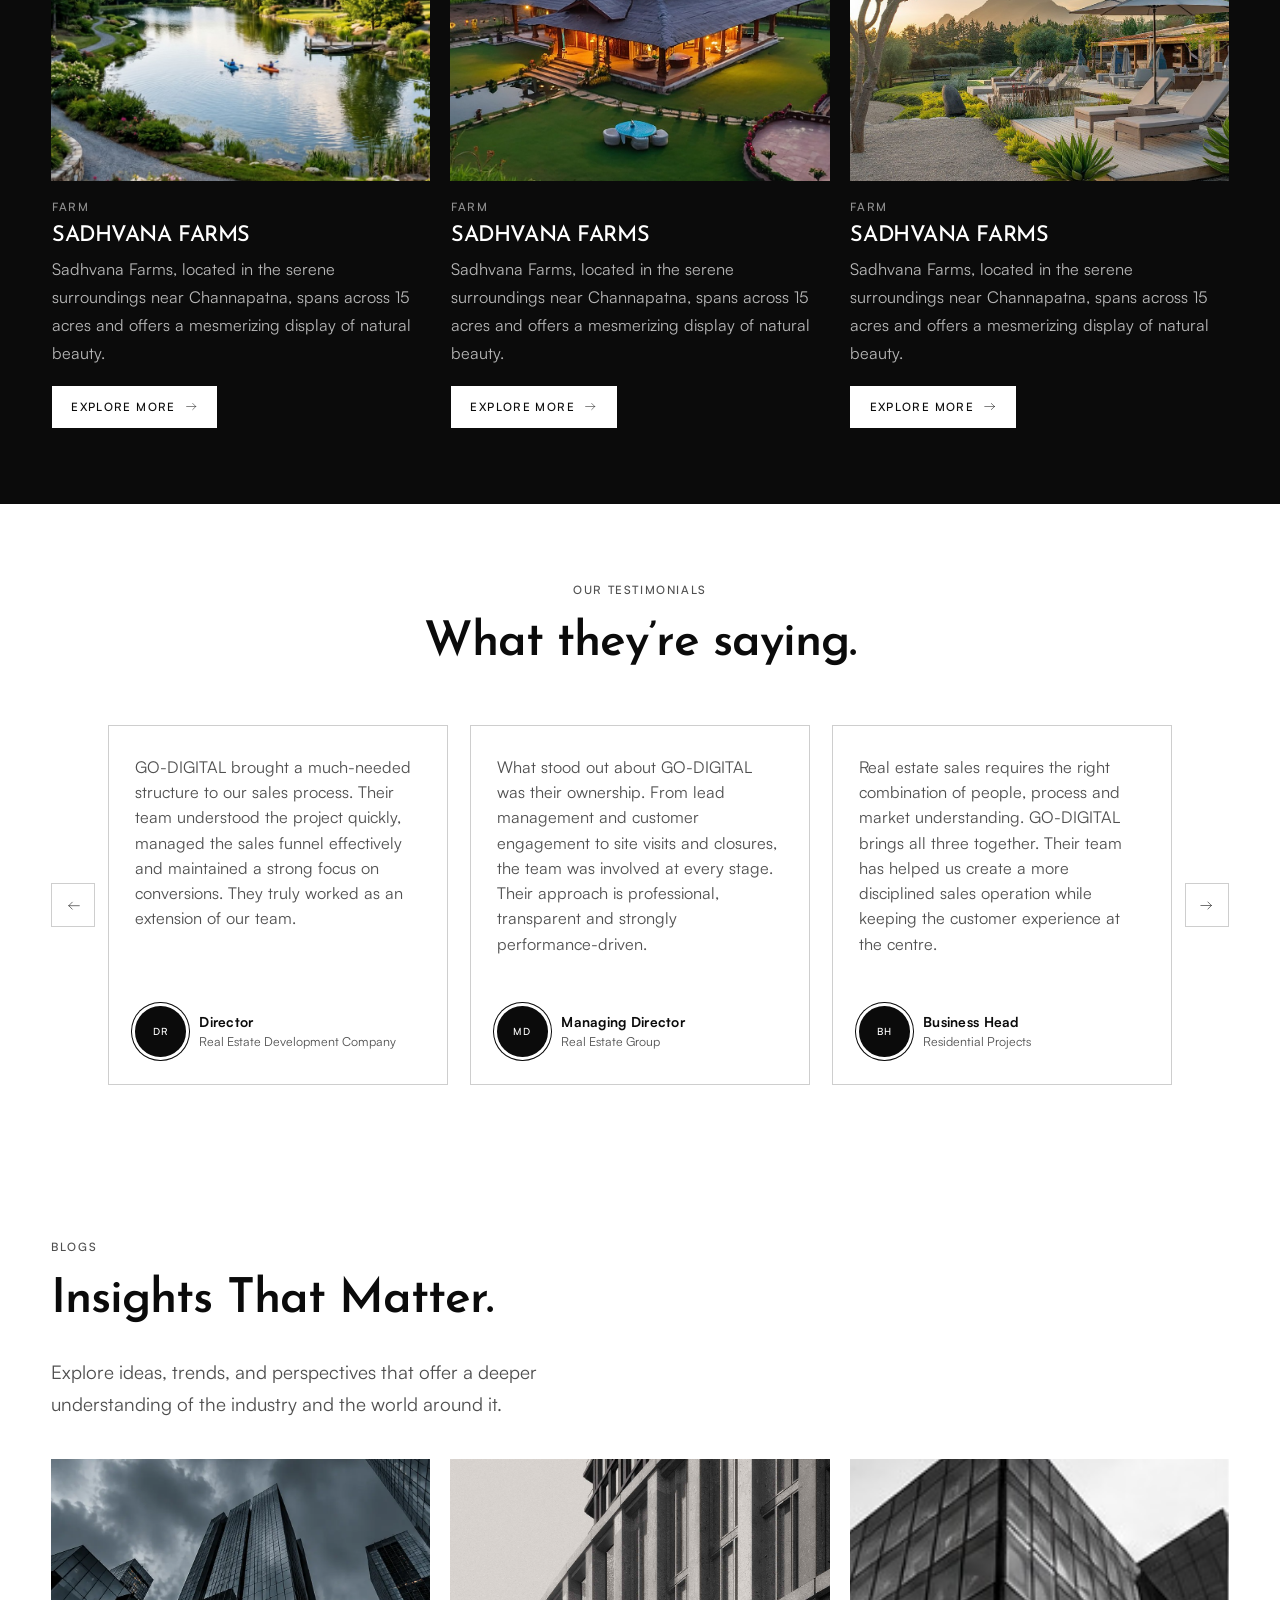
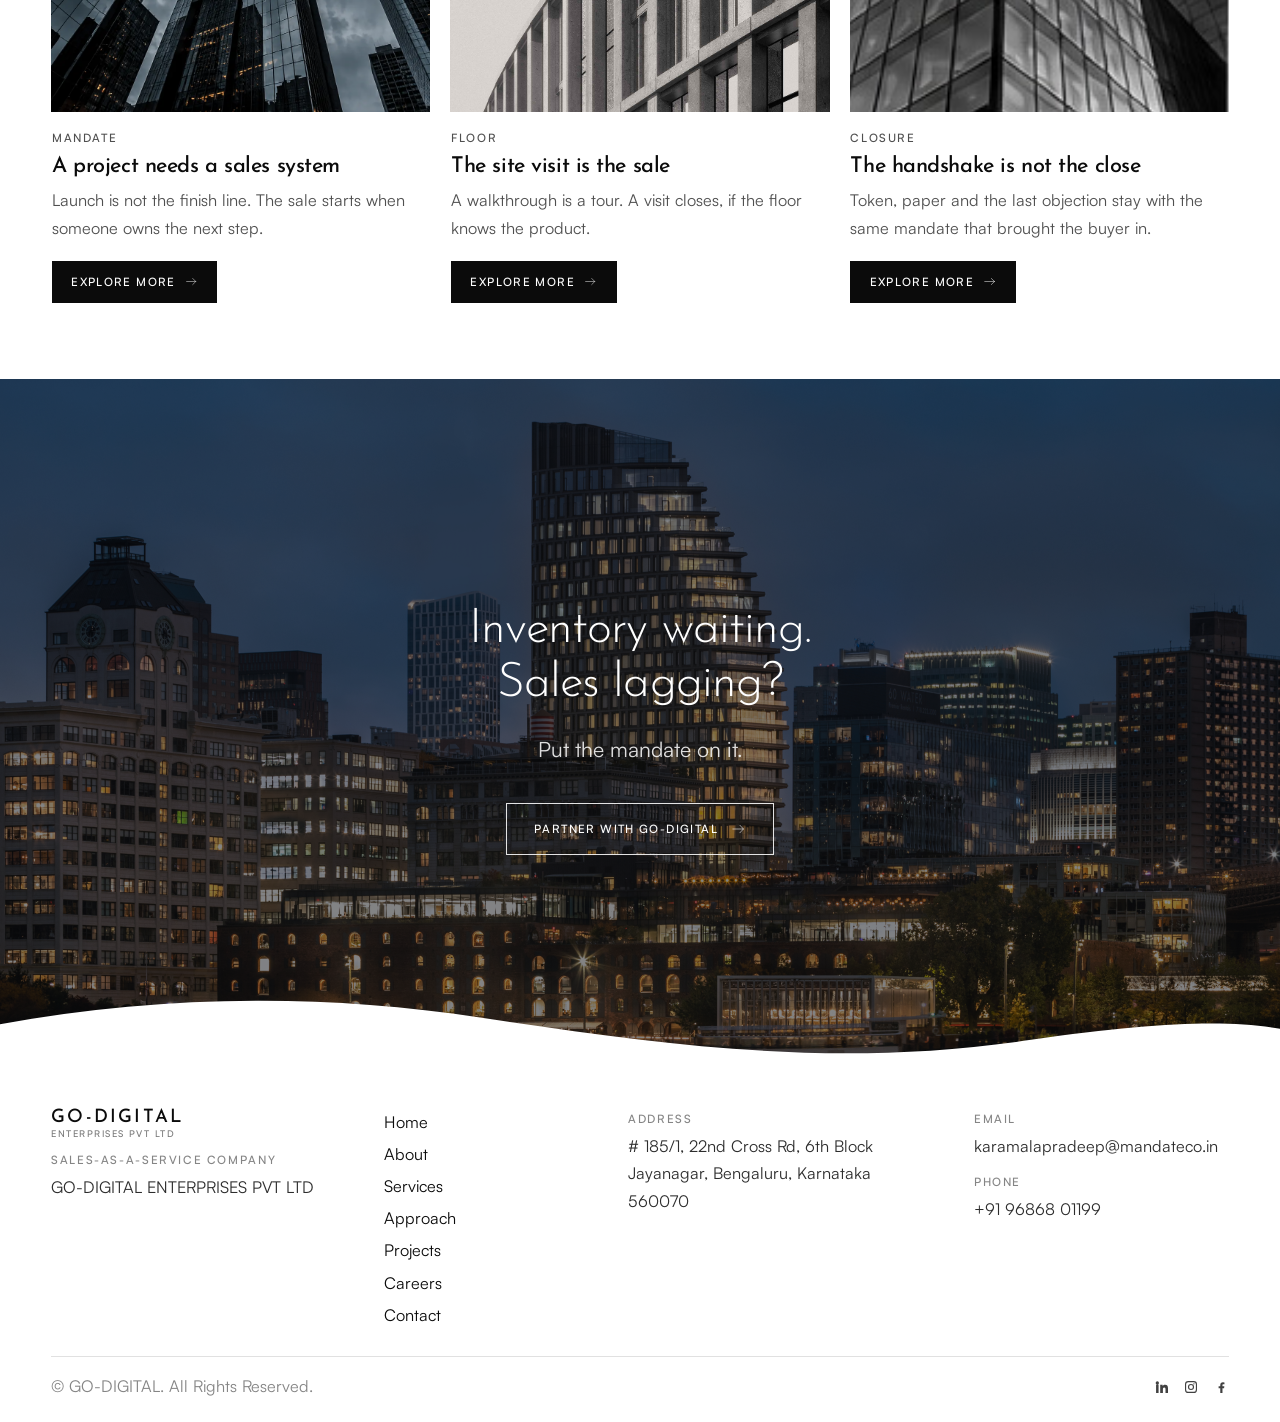
==== commit 5d0d763d: "s" ====
--- a/index.html
+++ b/index.html
@@ -5,10 +5,10 @@
     <meta name="viewport" content="width=device-width, initial-scale=1.0" />
     <meta
       name="description"
-      content="MANDATECO is Sales as a Service for real estate developers. We take the mandate and run the sale: strategy, teams, site visits and closures."
+      content="GO-DIGITAL Enterprises Pvt Ltd is a Sales-As-A-Service company for the real estate industry. HQ Bangalore."
     />
-    <title>MANDATECO: Sales as a Service for Real Estate</title>
-    <link rel="stylesheet" href="css/style.css?v=blog-layout" />
+    <title>GO-DIGITAL: Sales-As-A-Service for Real Estate</title>
+    <link rel="stylesheet" href="css/style.css?v=go-digital" />
   </head>
   <body>
     <a class="skip-link" href="#home">Skip to content</a>
@@ -27,13 +27,10 @@
         </button>
 
         <a class="nav__brand" href="#home">
-          <img
-            class="nav__logo"
-            src="assets/logo/mandateco-logo.png"
-            alt="MANDATECO"
-            width="220"
-            height="48"
-          />
+          <span class="brand-mark">
+            <span class="brand-mark__name">GO-DIGITAL</span>
+            <span class="brand-mark__tag">Sales-As-A-Service Company</span>
+          </span>
         </a>
 
         <a class="nav__cta button-text" href="contact.html">Contact</a>
@@ -55,6 +52,7 @@
         <a class="heading-md" href="services.html">Services</a>
         <a class="heading-md" href="#why">Approach</a>
         <a class="heading-md" href="#projects">Projects</a>
+        <a class="heading-md" href="careers.html">Careers</a>
         <a class="heading-md" href="contact.html">Contact</a>
       </nav>
     </div>
@@ -92,13 +90,12 @@
         <div class="hero__inner">
           <div class="hero__stage">
             <p class="hero__eyebrow hero__reveal label">
-              Sales as a Service
+              Sales-As-A-Service Company
             </p>
             <h1 class="hero__title hero-heading" id="home-title">
-              <span class="hero__line"><span>From Strategy to Sales,</span></span>
-              <span class="hero__line"><span>We Build the Engine</span></span>
-              <span class="hero__line"><span>That Moves Your Real Estate</span></span>
-              <span class="hero__line"><span>Project Forward.</span></span>
+              <span class="hero__line"><span>We Build Sales.</span></span>
+              <span class="hero__line"><span>We Build Relationships.</span></span>
+              <span class="hero__line"><span>We Build Real Estate Growth.</span></span>
             </h1>
             <div class="hero__actions hero__reveal">
               <a class="btn btn--solid button-text" href="contact.html">Partner With Us</a>
@@ -112,19 +109,19 @@
           <div class="system__copyblock">
             <p class="system__eyebrow label system__reveal">About us</p>
             <h2 class="system__title heading-xl" id="about-title">
-              <span class="system__line"><span>Your project.</span></span>
-              <span class="system__line system__line--italic"><span>Our mandate.</span></span>
+              <span class="system__line"><span>We become</span></span>
+              <span class="system__line system__line--italic"><span>your sales engine.</span></span>
             </h2>
             <span class="system__rule" aria-hidden="true"></span>
             <div class="system__copy">
               <p class="system__reveal description-lg">
-                Sales as a Service for Real Estate
+                Sales-As-A-Service for the Real Estate Industry
               </p>
               <p class="system__reveal description">
-                MANDATECO partners with real estate developers to build, manage and scale high-performance sales engines.
+                GO-DIGITAL Enterprises Pvt Ltd is a Sales-As-A-Service company for real estate, headquartered in Bangalore.
               </p>
               <p class="system__reveal description">
-                From sales strategy and team deployment to lead management, site visits and closures, we take ownership of the sales journey and turn project potential into measurable sales performance.
+                We combine people, process, technology, data and legal coordination to manage the customer journey from lead to site visit, negotiation and booking.
               </p>
             </div>
           </div>
@@ -155,7 +152,7 @@
           <figure class="founder__media">
             <img
               src="Public/images/founder.png"
-              alt="Karamala Pradeep, founder of MANDATECO"
+              alt="Karamala Pradeep, founder of GO-DIGITAL"
               width="1200"
               height="1500"
               loading="lazy"
@@ -170,10 +167,13 @@
             <p class="founder__role label">Founder</p>
             <div class="founder__copy">
               <p class="founder__reveal description">
-                Karamala Pradeep is a real estate sales leader with extensive experience in sales strategy, project mandates and business development. With a strong understanding of market dynamics and customer behaviour, he founded MANDATECO with a vision to build structured, scalable and performance-driven sales ecosystems for real estate developers.
+                Karamala Pradeep is an industry expert with 20+ years of experience in sales and marketing, sales operations, business launch and scale across life insurance and real estate.
+              </p>
+              <p class="founder__reveal description">
+                His strengths span digital marketing, sales strategy and execution, team building, and learning and development. He founded GO-DIGITAL Enterprises Pvt Ltd in February 2020.
               </p>
               <p class="founder__reveal description-lg">
-                His philosophy is simple: the right strategy, people and processes can turn project potential into measurable sales.
+                The business is built on long-term client relationships based on trust, transparency, integrity, mutual respect and performance.
               </p>
             </div>
           </div>
@@ -459,7 +459,7 @@
         <div class="why__inner">
           <header class="why__head">
             <p class="why__eyebrow label">
-              <span>Why Mandateco</span>
+              <span>Why GO-DIGITAL</span>
             </p>
             <h2 class="why__title heading-why" id="why-title">
               <span class="why__line"><span>Your sales team. Extended.</span></span>
@@ -496,7 +496,7 @@
               <div
                 class="voices__viewport"
                 tabindex="0"
-                aria-label="Why Mandateco points"
+                aria-label="Why GO-DIGITAL points"
               >
                 <div class="voices__grid">
               <article class="voices__card voices__card--1">
@@ -706,7 +706,7 @@
               <div class="quotes__grid">
                 <article class="quotes__card">
                   <p class="quotes__text description-sm">
-                    MANDATECO brought a much-needed structure to our sales process. Their team understood the project quickly, managed the sales funnel effectively and maintained a strong focus on conversions. They truly worked as an extension of our team.
+                    GO-DIGITAL brought a much-needed structure to our sales process. Their team understood the project quickly, managed the sales funnel effectively and maintained a strong focus on conversions. They truly worked as an extension of our team.
                   </p>
                   <div class="quotes__person">
                     <span class="quotes__avatar" aria-hidden="true">DR</span>
@@ -719,7 +719,7 @@
 
                 <article class="quotes__card">
                   <p class="quotes__text description-sm">
-                    What stood out about MANDATECO was their ownership. From lead management and customer engagement to site visits and closures, the team was involved at every stage. Their approach is professional, transparent and strongly performance-driven.
+                    What stood out about GO-DIGITAL was their ownership. From lead management and customer engagement to site visits and closures, the team was involved at every stage. Their approach is professional, transparent and strongly performance-driven.
                   </p>
                   <div class="quotes__person">
                     <span class="quotes__avatar" aria-hidden="true">MD</span>
@@ -732,7 +732,7 @@
 
                 <article class="quotes__card">
                   <p class="quotes__text description-sm">
-                    Real estate sales requires the right combination of people, process and market understanding. MANDATECO brings all three together. Their team has helped us create a more disciplined sales operation while keeping the customer experience at the centre.
+                    Real estate sales requires the right combination of people, process and market understanding. GO-DIGITAL brings all three together. Their team has helped us create a more disciplined sales operation while keeping the customer experience at the centre.
                   </p>
                   <div class="quotes__person">
                     <span class="quotes__avatar" aria-hidden="true">BH</span>
@@ -745,7 +745,7 @@
 
                 <article class="quotes__card">
                   <p class="quotes__text description-sm">
-                    Working with MANDATECO feels different from working with a conventional sales agency. They take the mandate seriously, understand the business objective and continuously look at ways to improve the sales funnel. Their commitment to the project has been impressive.
+                    Working with GO-DIGITAL feels different from working with a conventional sales agency. They take the mandate seriously, understand the business objective and continuously look at ways to improve the sales funnel. Their commitment to the project has been impressive.
                   </p>
                   <div class="quotes__person">
                     <span class="quotes__avatar" aria-hidden="true">FD</span>
@@ -903,7 +903,7 @@
             Put the mandate on it.
           </p>
           <a class="closer__cta button-text" href="contact.html">
-            Partner with MANDATECO
+            Partner with GO-DIGITAL
             <img
               src="Public/mandateco_icons_svg/arrow-right.svg"
               alt=""
@@ -928,16 +928,13 @@
         <div class="footer__grid">
           <div class="footer__col">
             <a class="footer__brand" href="#home">
-              <img
-                class="footer__logo"
-                src="assets/logo/mandateco-logo.png"
-                alt="MANDATECO"
-                width="220"
-                height="48"
-              />
+            <span class="brand-mark brand-mark--footer">
+              <span class="brand-mark__name">GO-DIGITAL</span>
+              <span class="brand-mark__tag">Enterprises Pvt Ltd</span>
+            </span>
             </a>
-            <p class="footer__kicker label">Sales as a Service</p>
-            <p class="footer__line description-sm">Your Project. Our Mandate.</p>
+            <p class="footer__kicker label">Sales-As-A-Service Company</p>
+            <p class="footer__line description-sm">GO-DIGITAL ENTERPRISES PVT LTD</p>
           </div>
 
           <nav class="footer__col" aria-label="Footer">
@@ -947,6 +944,7 @@
               <li><a href="services.html">Services</a></li>
               <li><a href="#why">Approach</a></li>
               <li><a href="#projects">Projects</a></li>
+              <li><a href="careers.html">Careers</a></li>
               <li><a href="contact.html">Contact</a></li>
             </ul>
           </nav>
@@ -959,7 +957,7 @@
                 target="_blank"
                 rel="noopener noreferrer"
               >
-                185/1, 22nd Cross Rd, Jayanagar 6th Block, Jayanagar, Bengaluru,
+                # 185/1, 22nd Cross Rd, 6th Block Jayanagar, Bengaluru,
                 Karnataka 560070
               </a>
             </p>
@@ -979,11 +977,11 @@
 
         <div class="footer__bar">
           <p class="footer__copy description-sm">
-            © MANDATECO. All Rights Reserved.
+            © GO-DIGITAL. All Rights Reserved.
           </p>
           <ul class="footer__social">
             <li>
-              <a href="#" aria-label="LinkedIn">
+              <a href="https://www.linkedin.com/in/karamala-pradeep-1183481a6" target="_blank" rel="noopener noreferrer" aria-label="LinkedIn">
                 <svg viewBox="0 0 24 24" aria-hidden="true">
                   <path
                     fill="currentColor"
--- a/css/style.css
+++ b/css/style.css
@@ -286,6 +286,14 @@
   filter: none;
 }
 
+.site-header .brand-mark {
+  color: var(--white);
+}
+
+.site-header.is-scrolled:not(.is-menu-open) .brand-mark {
+  color: var(--black);
+}
+
 .nav {
   display: grid;
   grid-template-columns: 1fr auto 1fr;
@@ -336,6 +344,50 @@
   justify-self: center;
   display: flex;
   align-items: center;
+  text-decoration: none;
+  color: inherit;
+}
+
+.brand-mark {
+  display: flex;
+  flex-direction: column;
+  align-items: center;
+  gap: 0.15rem;
+  line-height: 1;
+  text-align: center;
+}
+
+.brand-mark__name {
+  font-family: var(--font-display);
+  font-weight: 500;
+  font-size: clamp(1.05rem, 1.6vw, 1.35rem);
+  letter-spacing: 0.14em;
+  text-transform: uppercase;
+}
+
+.brand-mark__tag {
+  font-family: var(--font-body);
+  font-size: 0.58rem;
+  font-weight: 500;
+  letter-spacing: 0.16em;
+  text-transform: uppercase;
+  opacity: 0.72;
+}
+
+.brand-mark--footer {
+  align-items: flex-start;
+  text-align: left;
+  color: var(--black);
+}
+
+.brand-mark--footer .brand-mark__name {
+  font-size: 1.15rem;
+  letter-spacing: 0.12em;
+}
+
+.brand-mark--footer .brand-mark__tag {
+  opacity: 0.55;
+  color: var(--black);
 }
 
 .nav__logo {
@@ -3345,6 +3397,11 @@
   filter: none;
 }
 
+.page-contact .brand-mark,
+.page-blog .brand-mark {
+  color: var(--black);
+}
+
 .page-contact .site-header.is-scrolled:not(.is-menu-open),
 .page-blog .site-header.is-scrolled:not(.is-menu-open) {
   background: rgba(250, 250, 250, 0.96);
@@ -3363,6 +3420,11 @@
 .page-contact .site-header.is-menu-open .nav__logo,
 .page-blog .site-header.is-menu-open .nav__logo {
   filter: invert(1) drop-shadow(0 2px 10px rgba(0, 0, 0, 0.35));
+}
+
+.page-contact .site-header.is-menu-open .brand-mark,
+.page-blog .site-header.is-menu-open .brand-mark {
+  color: var(--white);
 }
 
 .contact {
@@ -4631,3 +4693,535 @@
     opacity: 0 !important;
   }
 }
+
+/* -------------------------------------------------------------------------- */
+/* Careers page                                                               */
+/* -------------------------------------------------------------------------- */
+
+.care-why {
+  background: var(--white);
+  color: var(--black);
+  padding: var(--section-y) var(--pad-x);
+  scroll-margin-top: calc(var(--nav-h) + 1.25rem);
+}
+
+.care-why__inner {
+  width: min(100%, var(--max));
+  margin: 0 auto;
+}
+
+.care-why__head {
+  max-width: 40rem;
+  margin-bottom: clamp(2rem, 4vw, 3rem);
+  opacity: 0;
+  transform: translateY(18px);
+  transition: opacity 0.85s ease, transform 0.95s cubic-bezier(0.16, 1, 0.3, 1);
+}
+
+.care-why.is-in .care-why__head {
+  opacity: 1;
+  transform: none;
+}
+
+.care-why__eyebrow {
+  margin: 0 0 0.95rem;
+  overflow: hidden;
+  color: var(--black-soft);
+}
+
+.care-why__eyebrow span,
+.care-why__line span,
+.care-why__lead span {
+  display: block;
+}
+
+.care-why__title {
+  margin: 0 0 1rem;
+}
+
+.care-why__lead {
+  margin: 0;
+  color: var(--black-soft);
+}
+
+.care-why__grid {
+  display: grid;
+  grid-template-columns: repeat(3, minmax(0, 1fr));
+  gap: clamp(1.5rem, 3vw, 2.5rem);
+  border-top: 1px solid var(--hairline);
+  padding-top: clamp(1.75rem, 3.5vw, 2.5rem);
+}
+
+.care-why__item {
+  opacity: 0;
+  transform: translateY(20px);
+  transition: opacity 0.85s ease, transform 0.95s cubic-bezier(0.16, 1, 0.3, 1);
+}
+
+.care-why.is-in .care-why__item {
+  opacity: 1;
+  transform: none;
+}
+
+.care-why.is-in .care-why__item:nth-child(2) {
+  transition-delay: 0.08s;
+}
+
+.care-why.is-in .care-why__item:nth-child(3) {
+  transition-delay: 0.16s;
+}
+
+.care-why__num {
+  margin: 0 0 0.85rem;
+  font-family: var(--font-display);
+  font-weight: 300;
+  font-size: clamp(1.75rem, 3vw, 2.35rem);
+  line-height: 1;
+  letter-spacing: var(--tracking-tight);
+}
+
+.care-why__name {
+  margin: 0 0 0.75rem;
+  max-width: 12ch;
+}
+
+.care-why__item .description {
+  margin: 0;
+  color: var(--black-soft);
+  max-width: 28rem;
+}
+
+.care-tracks {
+  background: #fafafa;
+  color: var(--black);
+  padding: clamp(2.5rem, 6vw, 4.5rem) var(--pad-x) clamp(1rem, 3vw, 2rem);
+}
+
+.care-tracks__inner {
+  width: min(100%, var(--max));
+  margin: 0 auto;
+  border-top: 1px solid var(--hairline-strong);
+}
+
+.care-track {
+  display: grid;
+  grid-template-columns: minmax(4rem, 6.5rem) minmax(0, 1fr) minmax(12rem, 22.5rem);
+  gap: clamp(1.25rem, 3.5vw, 2.75rem);
+  align-items: start;
+  padding: clamp(2.25rem, 5vw, 3.75rem) 0;
+  border-bottom: 1px solid var(--hairline);
+  scroll-margin-top: calc(var(--nav-h) + 1.25rem);
+}
+
+.care-track--flip {
+  grid-template-columns: minmax(12rem, 22.5rem) minmax(4rem, 6.5rem) minmax(0, 1fr);
+}
+
+.care-track--flip .care-track__media {
+  grid-column: 1;
+  grid-row: 1;
+}
+
+.care-track--flip .care-track__num {
+  grid-column: 2;
+}
+
+.care-track--flip .care-track__body {
+  grid-column: 3;
+}
+
+.care-track__num {
+  margin: 0;
+  padding-top: 0.15rem;
+  font-family: var(--font-display);
+  font-weight: 300;
+  font-size: clamp(2.4rem, 5vw, 3.75rem);
+  line-height: 0.9;
+  letter-spacing: var(--tracking-tight);
+  opacity: 0;
+  transform: translateY(18px);
+  transition: opacity 0.8s ease, transform 0.9s cubic-bezier(0.16, 1, 0.3, 1);
+}
+
+.care-track.is-in .care-track__num {
+  opacity: 1;
+  transform: none;
+}
+
+.care-track__label {
+  margin: 0 0 0.7rem;
+  color: var(--black-soft);
+}
+
+.care-track__title {
+  margin: 0 0 1rem;
+  max-width: 16ch;
+}
+
+.care-track__body {
+  opacity: 0;
+  transform: translateY(20px);
+  transition: opacity 0.85s ease 0.1s, transform 0.95s cubic-bezier(0.16, 1, 0.3, 1) 0.1s;
+}
+
+.care-track.is-in .care-track__body {
+  opacity: 1;
+  transform: none;
+}
+
+.care-track__body > .description {
+  margin: 0 0 1rem;
+  max-width: 38rem;
+  color: var(--black-soft);
+}
+
+.care-track__points {
+  list-style: none;
+  margin: 1.25rem 0 0;
+  padding: 0;
+  display: grid;
+  grid-template-columns: repeat(2, minmax(0, 1fr));
+  gap: 0;
+  max-width: 28rem;
+}
+
+.care-track__points li {
+  padding: 0.65rem 0;
+  border-top: 1px solid var(--hairline);
+  font-family: var(--font-body);
+  font-size: 0.92rem;
+  color: var(--black-soft);
+}
+
+.care-track__media {
+  margin: 0;
+  overflow: hidden;
+  aspect-ratio: 4 / 5;
+  background: #e8e8e8;
+  opacity: 0;
+  transform: translateY(22px);
+  transition: opacity 0.9s ease 0.12s, transform 1s cubic-bezier(0.16, 1, 0.3, 1) 0.12s;
+}
+
+.care-track.is-in .care-track__media {
+  opacity: 1;
+  transform: none;
+}
+
+.care-track__media img {
+  width: 100%;
+  height: 100%;
+  object-fit: cover;
+  transform: scale(1.06);
+  transition: transform 1.15s cubic-bezier(0.16, 1, 0.3, 1);
+}
+
+.care-track.is-in .care-track__media img {
+  transform: scale(1);
+}
+
+.care-roles {
+  background: var(--white);
+  color: var(--black);
+  padding: var(--section-y) var(--pad-x);
+  scroll-margin-top: calc(var(--nav-h) + 1.25rem);
+}
+
+.care-roles__inner {
+  width: min(100%, var(--max));
+  margin: 0 auto;
+}
+
+.care-roles__head {
+  max-width: 38rem;
+  margin-bottom: clamp(1.75rem, 3.5vw, 2.5rem);
+  opacity: 0;
+  transform: translateY(18px);
+  transition: opacity 0.85s ease, transform 0.95s cubic-bezier(0.16, 1, 0.3, 1);
+}
+
+.care-roles.is-in .care-roles__head {
+  opacity: 1;
+  transform: none;
+}
+
+.care-roles__eyebrow {
+  margin: 0 0 0.95rem;
+  color: var(--black-soft);
+}
+
+.care-roles__title {
+  margin: 0 0 1rem;
+}
+
+.care-roles__lead {
+  margin: 0;
+  color: var(--black-soft);
+}
+
+.care-roles__list {
+  border-top: 1px solid var(--hairline-strong);
+}
+
+.care-role {
+  display: grid;
+  grid-template-columns: minmax(8rem, 12rem) minmax(0, 1fr) auto;
+  gap: 1rem 1.5rem;
+  align-items: start;
+  padding: clamp(1.35rem, 2.5vw, 1.85rem) 0;
+  border-bottom: 1px solid var(--hairline);
+  opacity: 0;
+  transform: translateY(16px);
+  transition: opacity 0.8s ease, transform 0.9s cubic-bezier(0.16, 1, 0.3, 1);
+}
+
+.care-role.is-in {
+  opacity: 1;
+  transform: none;
+}
+
+.care-role__meta {
+  display: flex;
+  flex-direction: column;
+  gap: 0.35rem;
+}
+
+.care-role__dept {
+  margin: 0;
+  color: var(--black-soft);
+}
+
+.care-role__loc {
+  margin: 0;
+  color: var(--black-soft);
+}
+
+.care-role__name {
+  margin: 0 0 0.45rem;
+}
+
+.care-role__note {
+  margin: 0;
+  max-width: 36rem;
+  color: var(--black-soft);
+}
+
+.care-role__cta {
+  display: inline-flex;
+  align-items: center;
+  gap: 0.45rem;
+  margin-top: 0.15rem;
+  color: var(--black);
+  text-decoration: none;
+  white-space: nowrap;
+}
+
+.care-role__cta img {
+  width: 1.1rem;
+  height: 1.1rem;
+  transition: transform 0.35s cubic-bezier(0.16, 1, 0.3, 1);
+}
+
+.care-role__cta:hover img,
+.care-role__cta:focus-visible img {
+  transform: translateX(4px);
+}
+
+.care-culture {
+  position: relative;
+  min-height: 70svh;
+  display: flex;
+  align-items: flex-end;
+  overflow: hidden;
+  color: var(--white);
+  background: var(--black);
+  scroll-margin-top: calc(var(--nav-h) + 1.25rem);
+}
+
+.care-culture__media {
+  position: absolute;
+  inset: 0;
+  z-index: 0;
+}
+
+.care-culture__media::after {
+  content: "";
+  position: absolute;
+  inset: 0;
+  background: linear-gradient(
+    180deg,
+    rgba(11, 11, 11, 0.25) 0%,
+    rgba(11, 11, 11, 0.62) 48%,
+    rgba(11, 11, 11, 0.88) 100%
+  );
+}
+
+.care-culture__media img {
+  width: 100%;
+  height: 100%;
+  object-fit: cover;
+  transform: scale(1.05);
+  transition: transform 1.2s cubic-bezier(0.16, 1, 0.3, 1);
+}
+
+.care-culture.is-in .care-culture__media img {
+  transform: scale(1);
+}
+
+.care-culture__inner {
+  position: relative;
+  z-index: 1;
+  width: min(100%, var(--max));
+  margin: 0 auto;
+  padding: calc(var(--nav-h) + 2.5rem) var(--pad-x) clamp(2.75rem, 6vw, 4.25rem);
+  opacity: 0;
+  transform: translateY(20px);
+  transition: opacity 0.9s ease, transform 1s cubic-bezier(0.16, 1, 0.3, 1);
+}
+
+.care-culture.is-in .care-culture__inner {
+  opacity: 1;
+  transform: none;
+}
+
+.care-culture__eyebrow {
+  margin: 0 0 1rem;
+  color: rgba(255, 255, 255, 0.62);
+}
+
+.care-culture__title {
+  margin: 0 0 1.15rem;
+  max-width: 14ch;
+  font-weight: 300;
+}
+
+.care-culture__lead {
+  margin: 0 0 1.75rem;
+  max-width: 34rem;
+  color: rgba(255, 255, 255, 0.82);
+}
+
+.care-culture__list {
+  list-style: none;
+  margin: 0;
+  padding: 0;
+  display: grid;
+  grid-template-columns: repeat(2, minmax(0, 1fr));
+  gap: 0;
+  max-width: 28rem;
+}
+
+.care-culture__list li {
+  padding: 0.7rem 0;
+  border-top: 1px solid rgba(255, 255, 255, 0.22);
+  font-family: var(--font-body);
+  font-size: 0.95rem;
+  color: rgba(255, 255, 255, 0.88);
+}
+
+.care-apply {
+  background: #fafafa;
+  color: var(--black);
+  padding: var(--section-y) var(--pad-x);
+  scroll-margin-top: calc(var(--nav-h) + 1.25rem);
+}
+
+.care-apply__inner {
+  width: min(100%, var(--max));
+  margin: 0 auto;
+  display: grid;
+  grid-template-columns: minmax(0, 0.95fr) minmax(0, 1.05fr);
+  gap: clamp(2rem, 5vw, 4rem);
+  align-items: start;
+}
+
+.care-apply__copy {
+  opacity: 0;
+  transform: translateY(18px);
+  transition: opacity 0.85s ease, transform 0.95s cubic-bezier(0.16, 1, 0.3, 1);
+}
+
+.care-apply.is-in .care-apply__copy {
+  opacity: 1;
+  transform: none;
+}
+
+.care-apply__eyebrow {
+  margin: 0 0 0.95rem;
+  color: var(--black-soft);
+}
+
+.care-apply__title {
+  margin: 0 0 1rem;
+  max-width: 12ch;
+}
+
+.care-apply__lead {
+  margin: 0 0 1.25rem;
+  max-width: 32rem;
+  color: var(--black-soft);
+}
+
+.care-apply__note {
+  margin: 0;
+  color: var(--black-soft);
+}
+
+.care-apply__note a {
+  color: var(--black);
+}
+
+.care-apply .enquire {
+  opacity: 0;
+  transform: translateY(18px);
+  transition: opacity 0.85s ease 0.08s, transform 0.95s cubic-bezier(0.16, 1, 0.3, 1) 0.08s;
+}
+
+.care-apply.is-in .enquire {
+  opacity: 1;
+  transform: none;
+}
+
+@media (max-width: 900px) {
+  .care-why__grid {
+    grid-template-columns: 1fr;
+    gap: 1.75rem;
+  }
+
+  .care-track,
+  .care-track--flip {
+    grid-template-columns: 1fr;
+    gap: 1.25rem;
+  }
+
+  .care-track--flip .care-track__media,
+  .care-track--flip .care-track__num,
+  .care-track--flip .care-track__body {
+    grid-column: auto;
+  }
+
+  .care-track__media {
+    aspect-ratio: 16 / 10;
+    max-width: 100%;
+  }
+
+  .care-role {
+    grid-template-columns: 1fr;
+    gap: 0.65rem;
+  }
+
+  .care-culture__list {
+    grid-template-columns: 1fr;
+  }
+
+  .care-apply__inner {
+    grid-template-columns: 1fr;
+  }
+}
+
+@media (max-width: 639px) {
+  .care-track__points {
+    grid-template-columns: 1fr;
+  }
+}
+
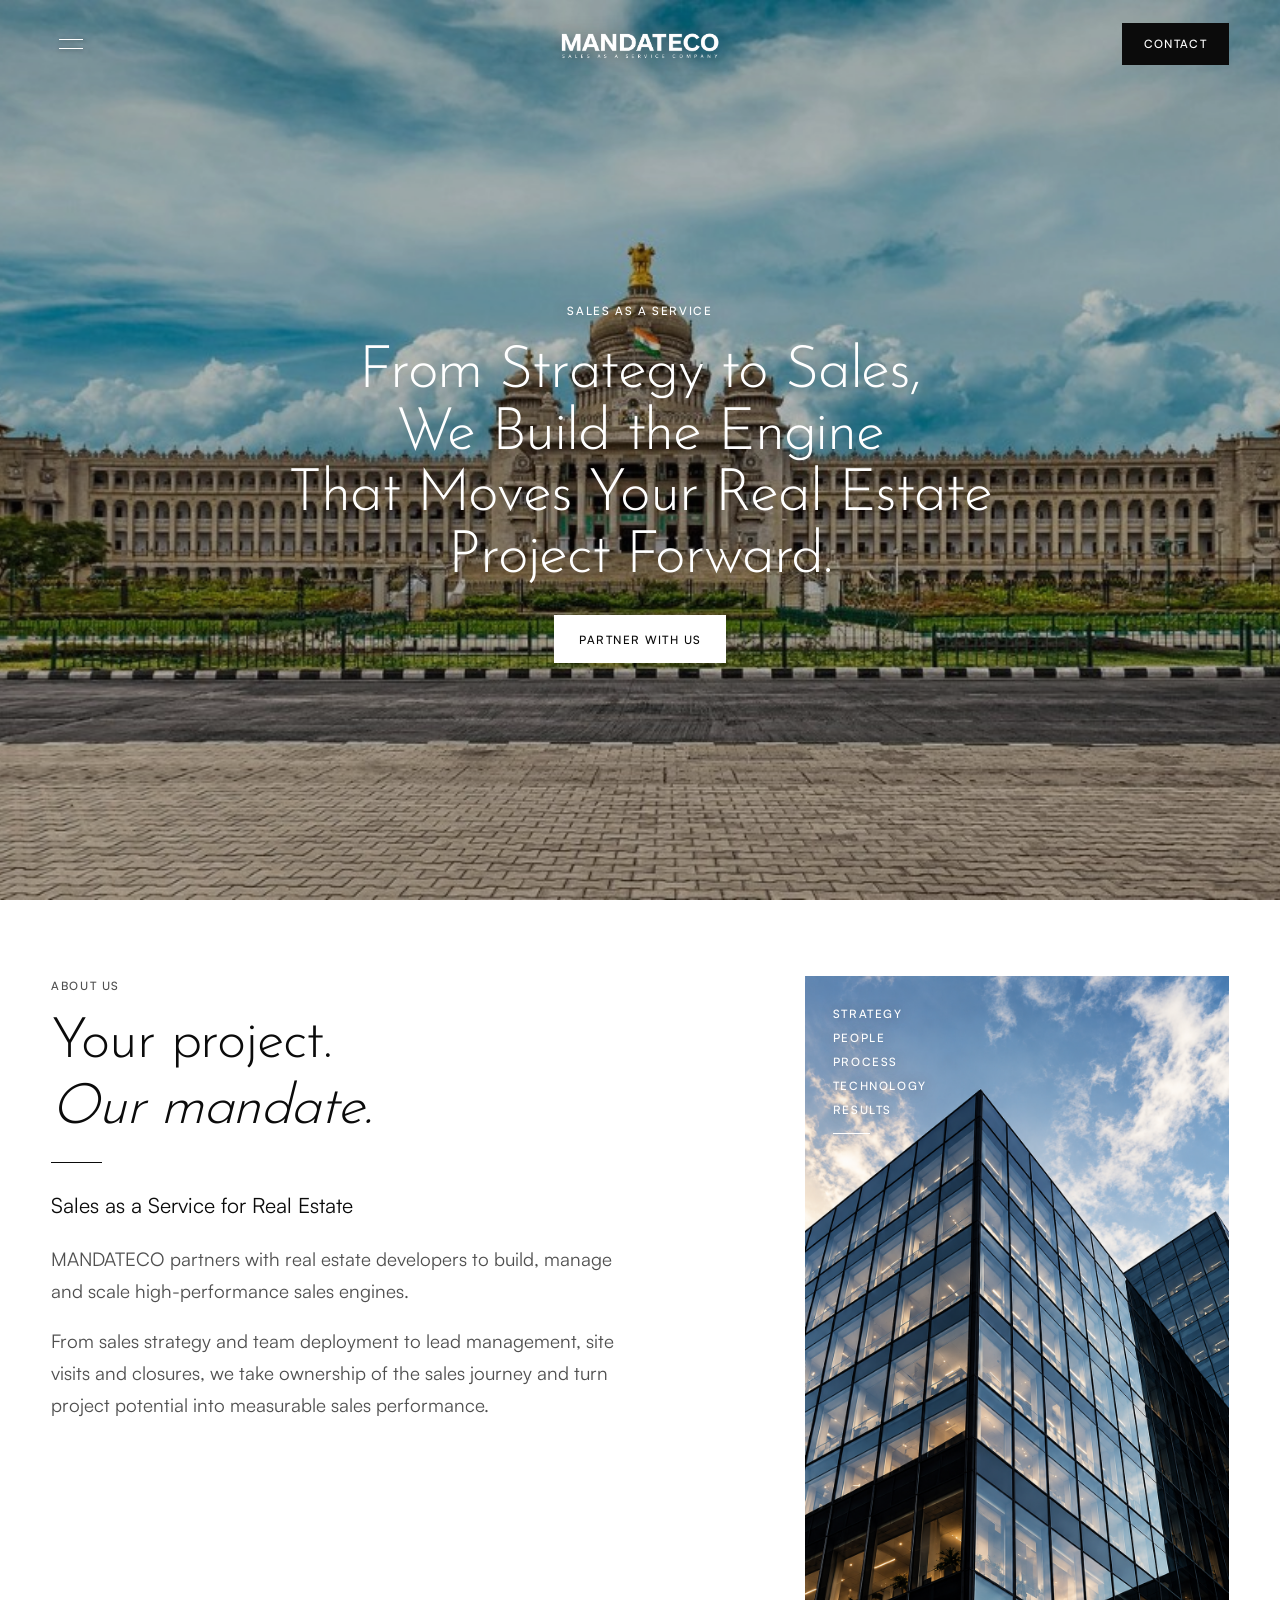
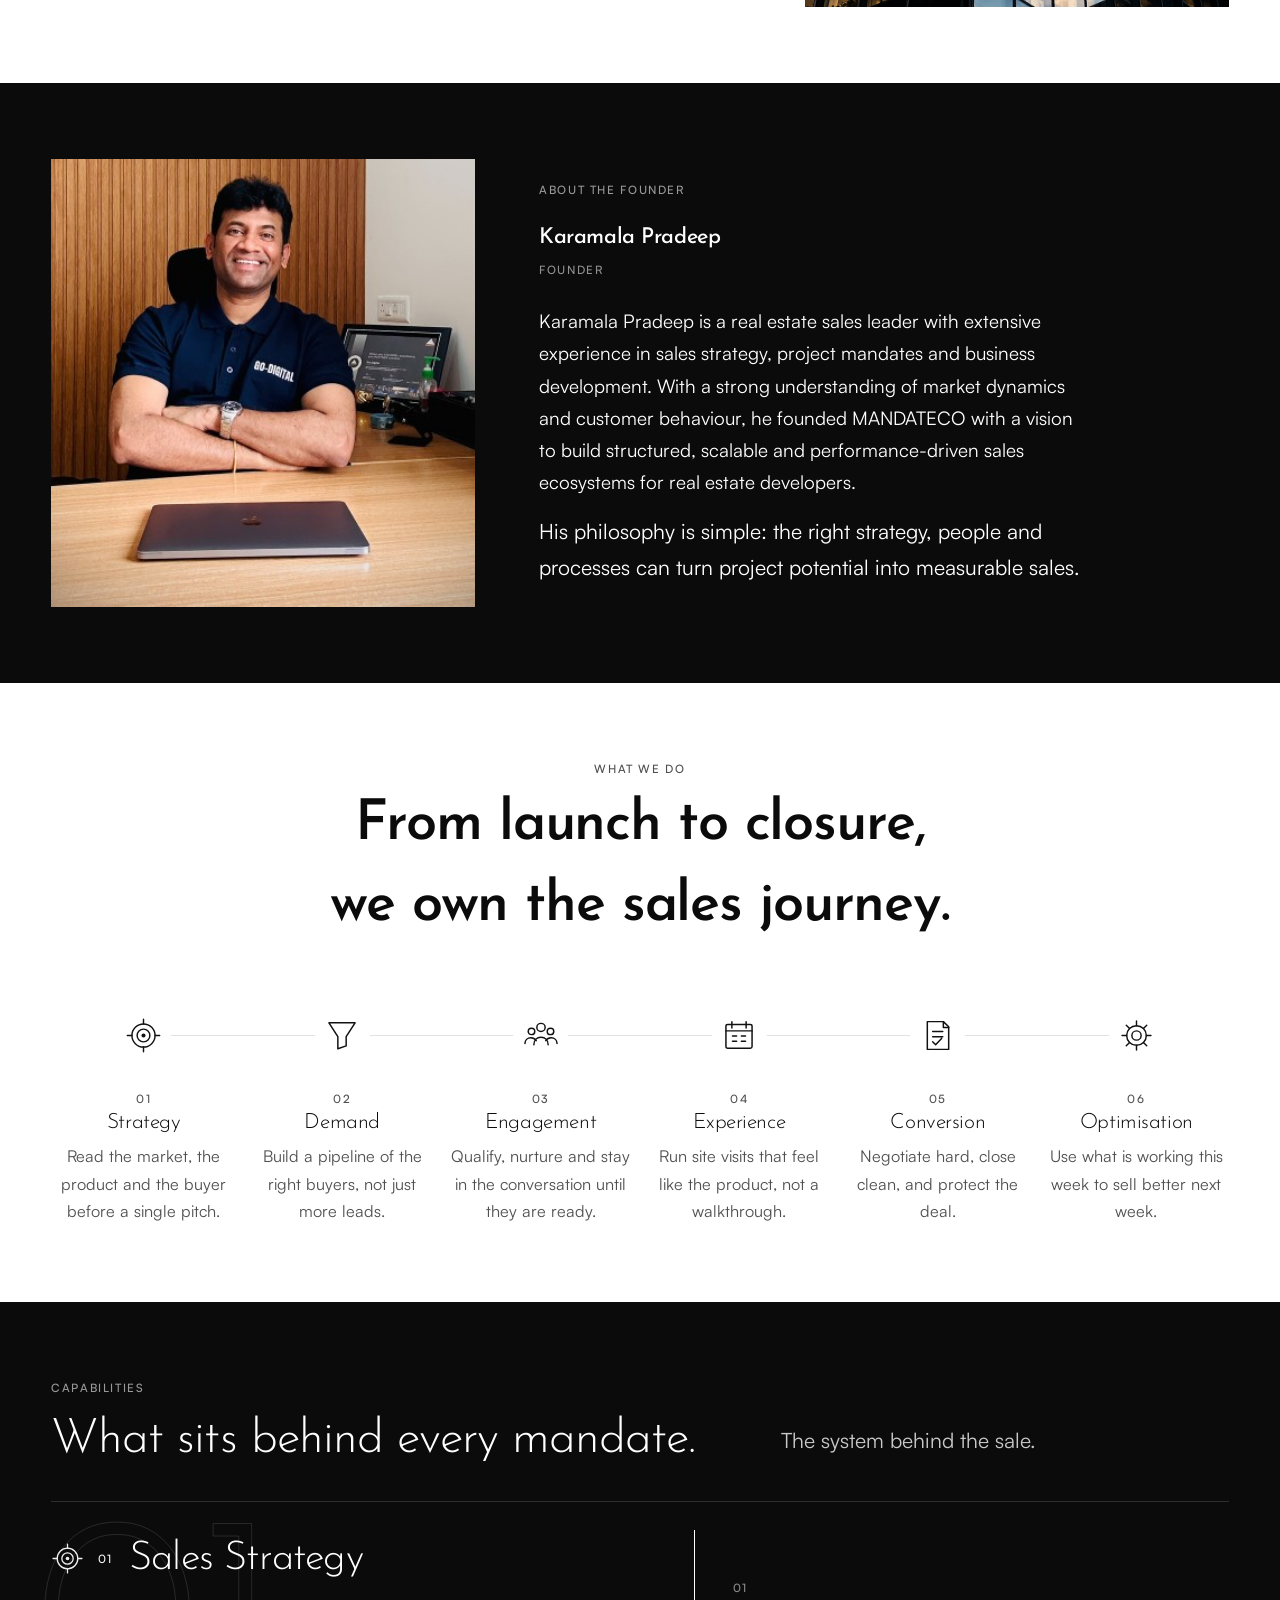
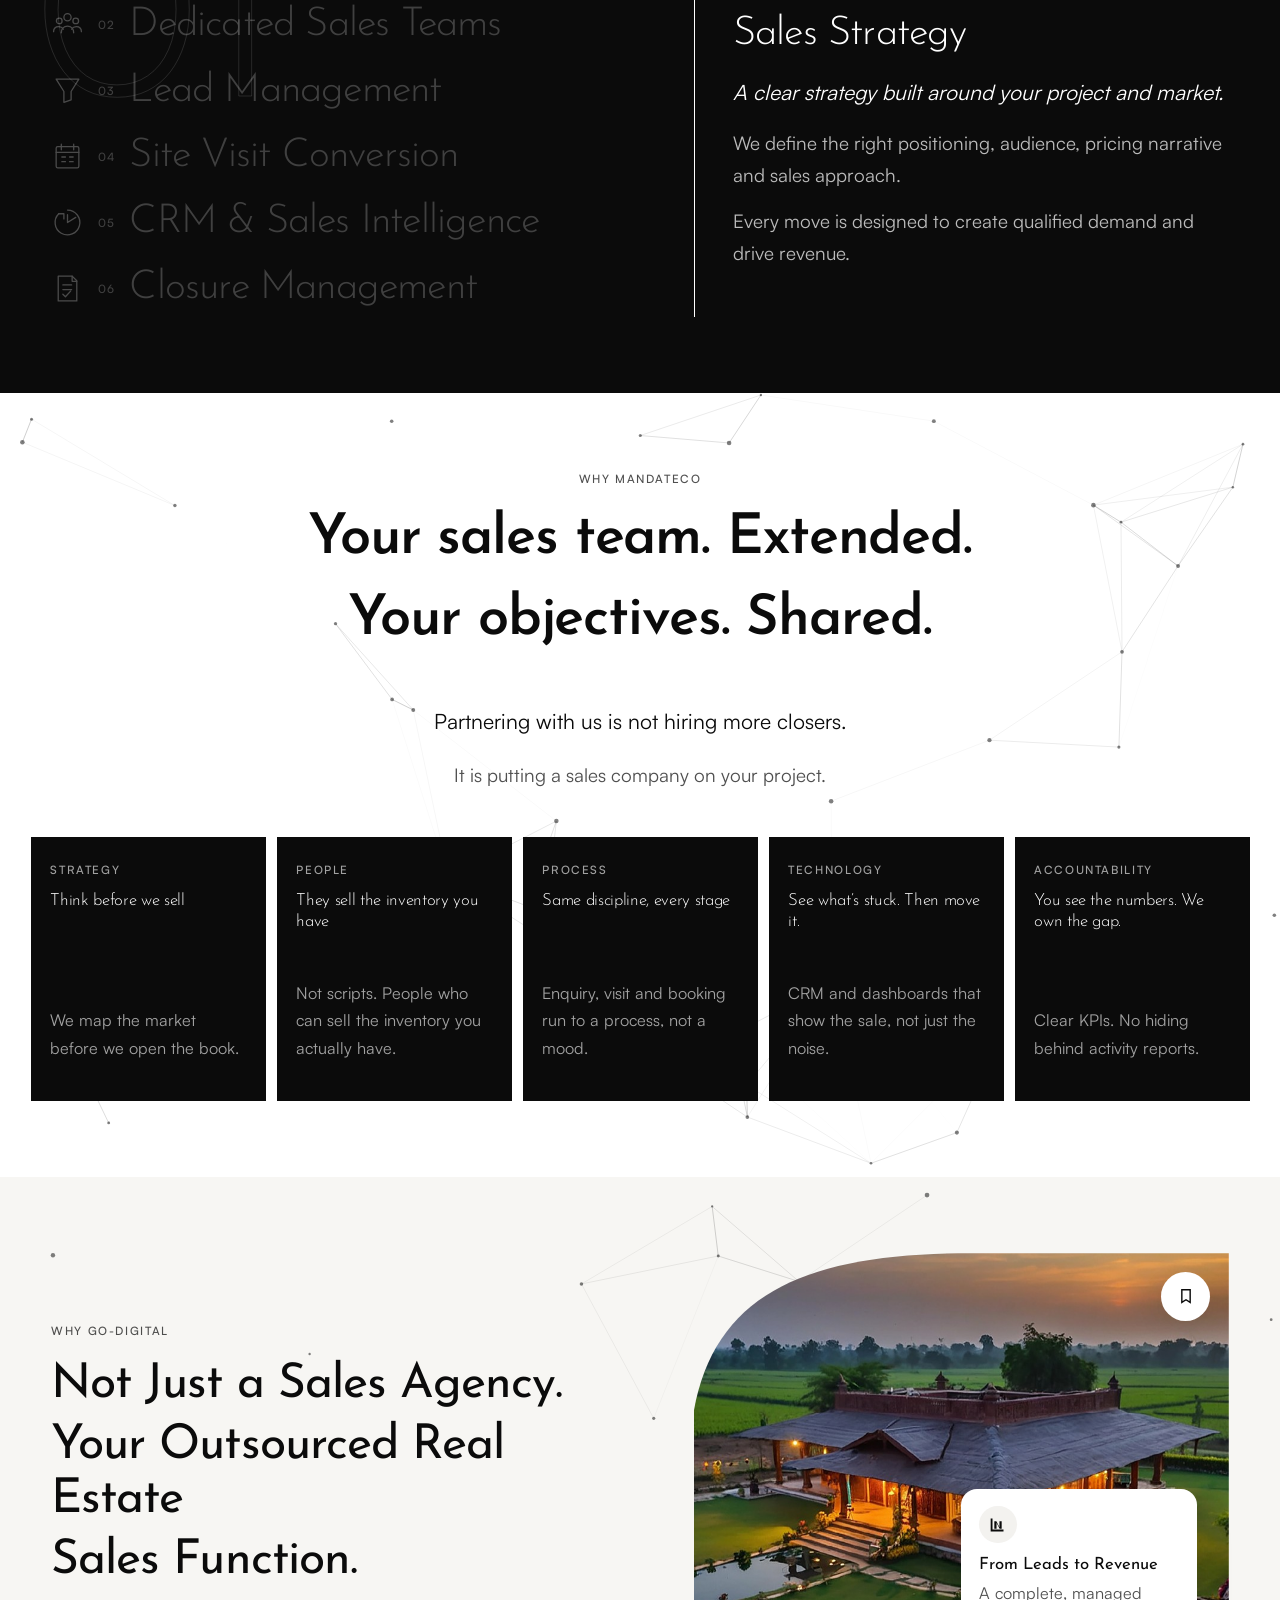
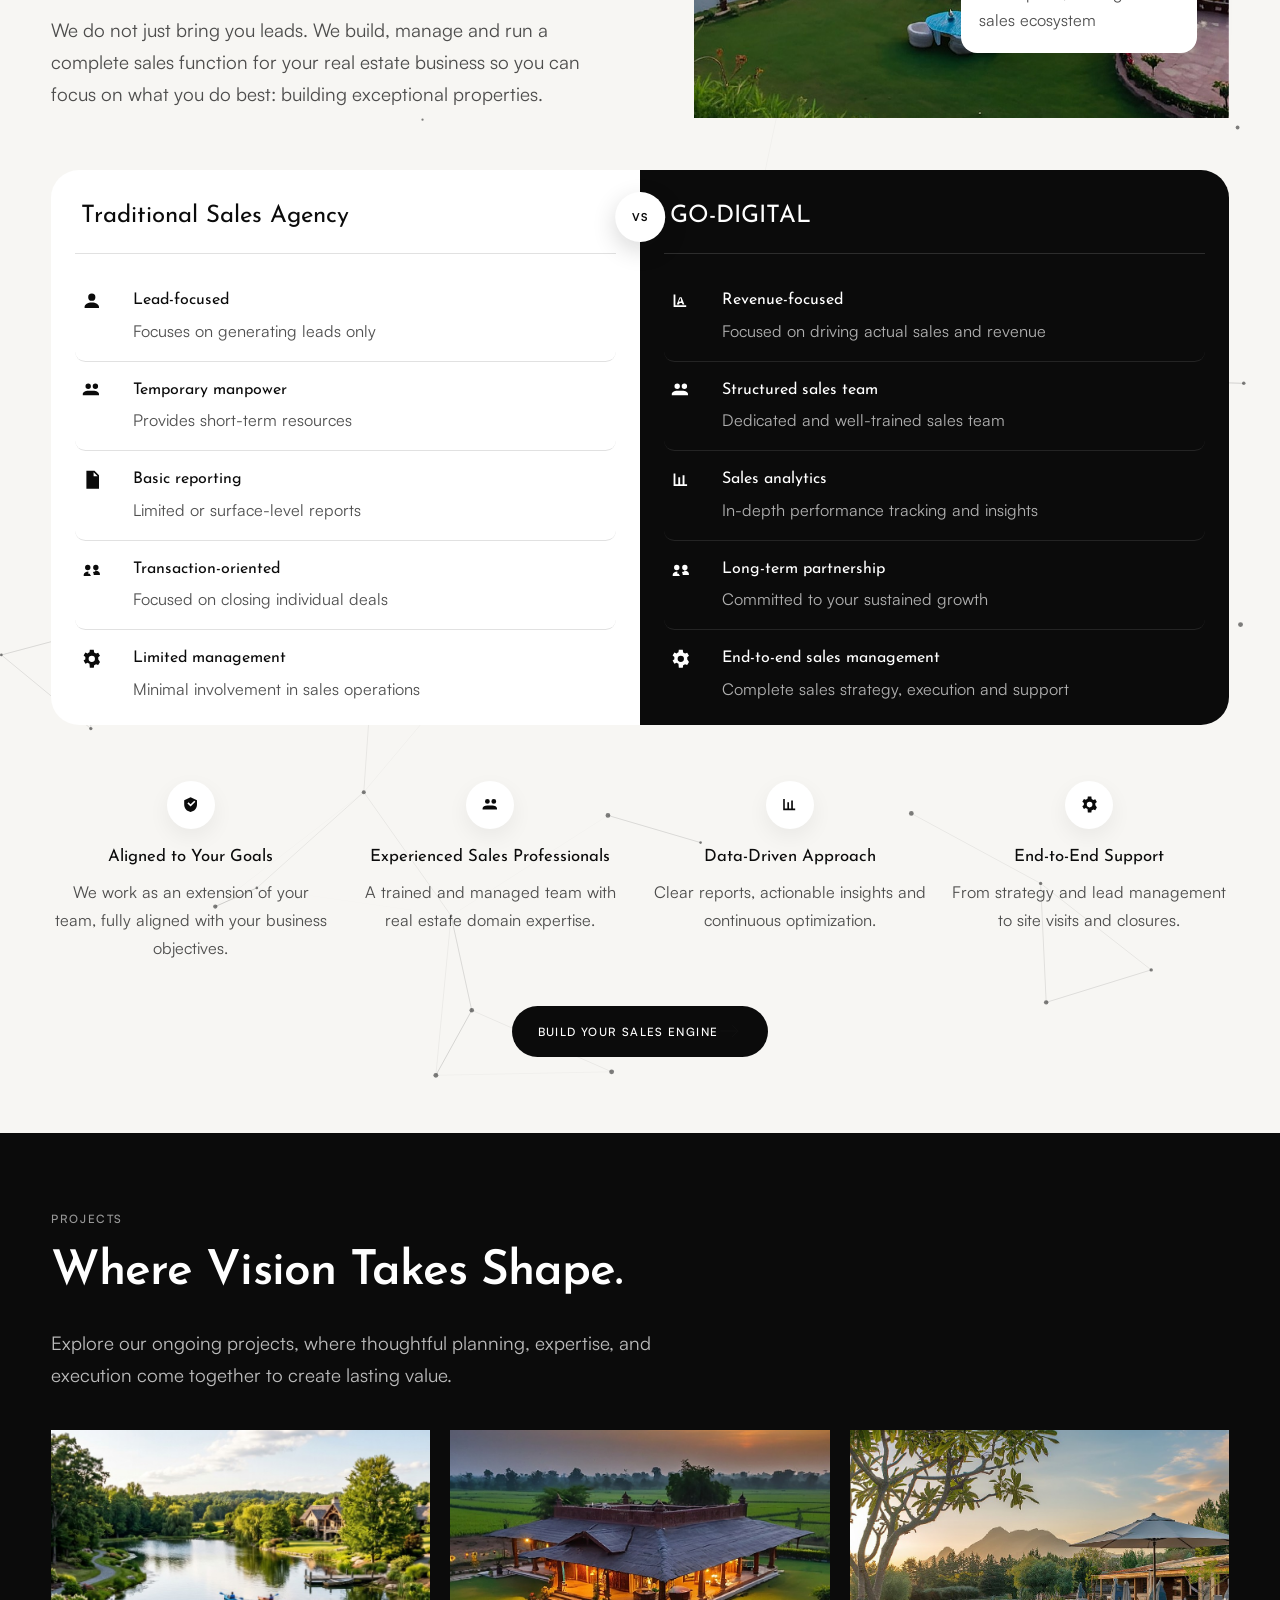
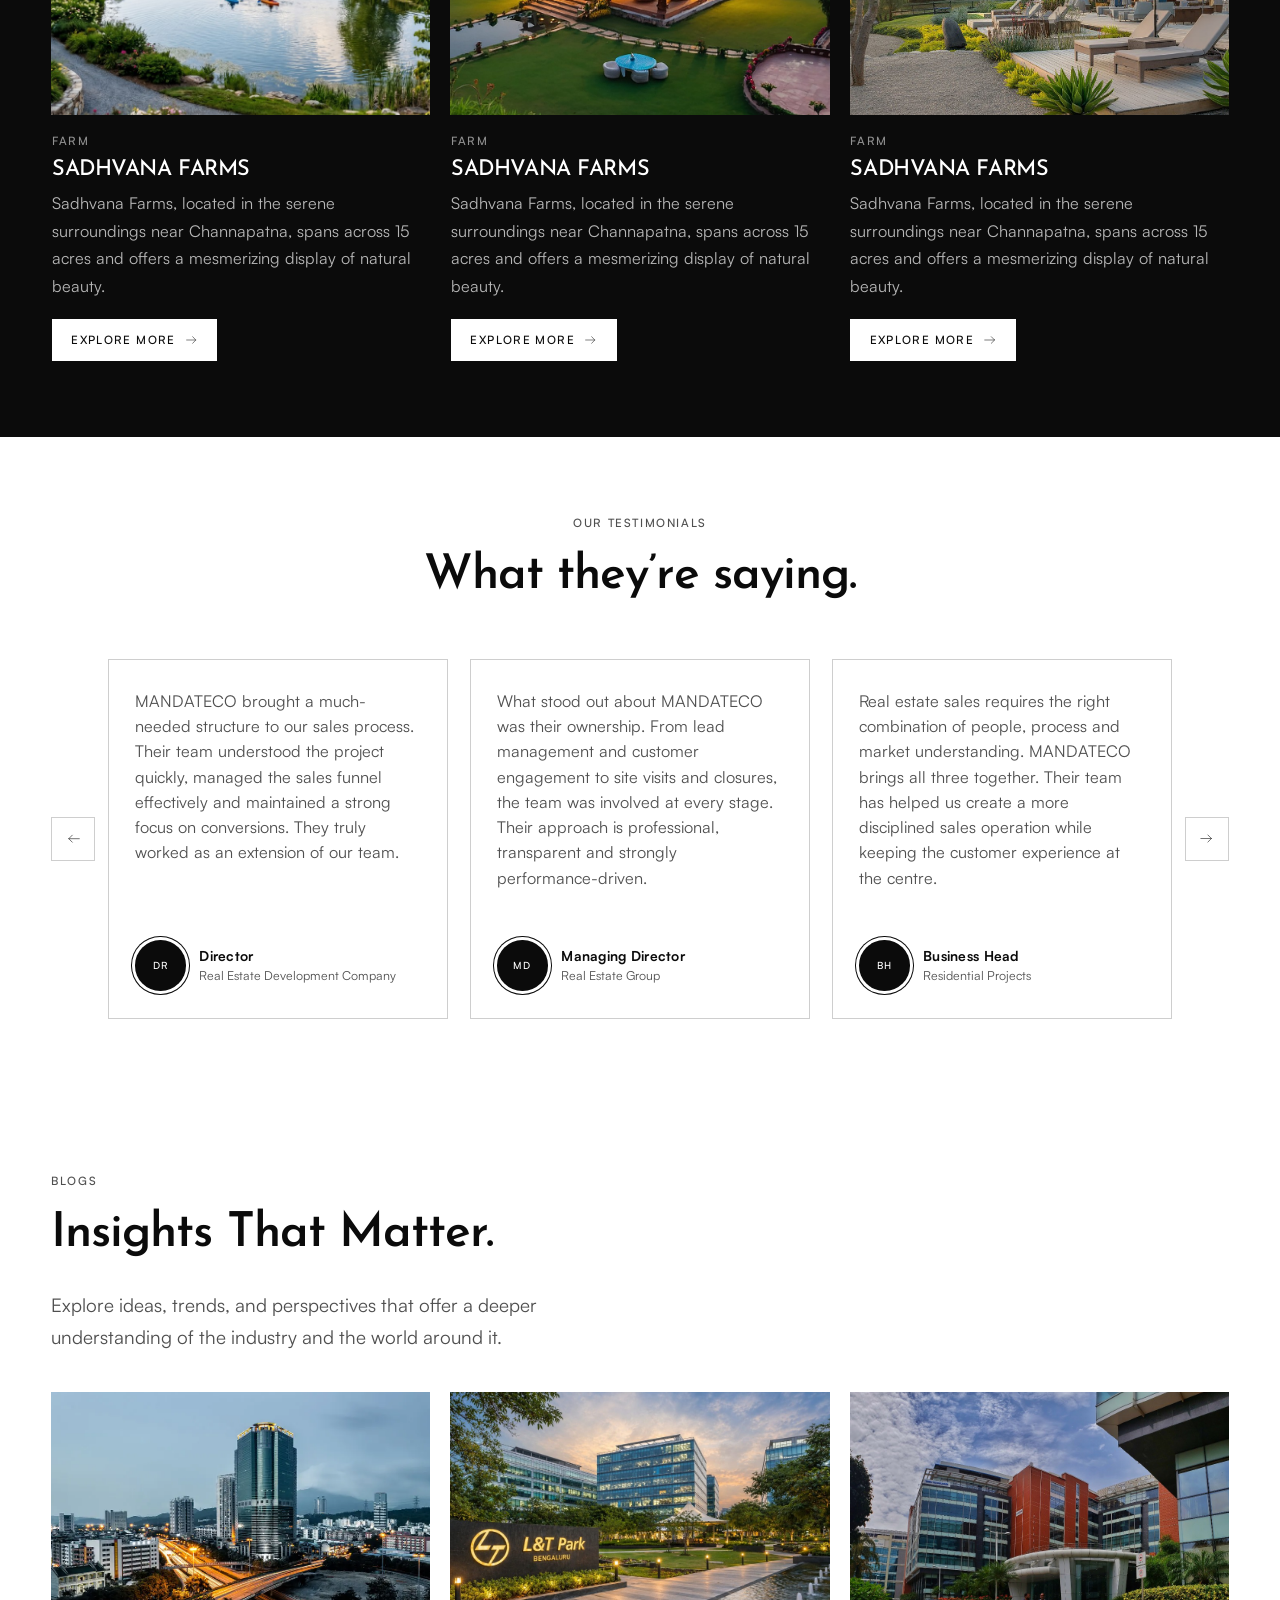
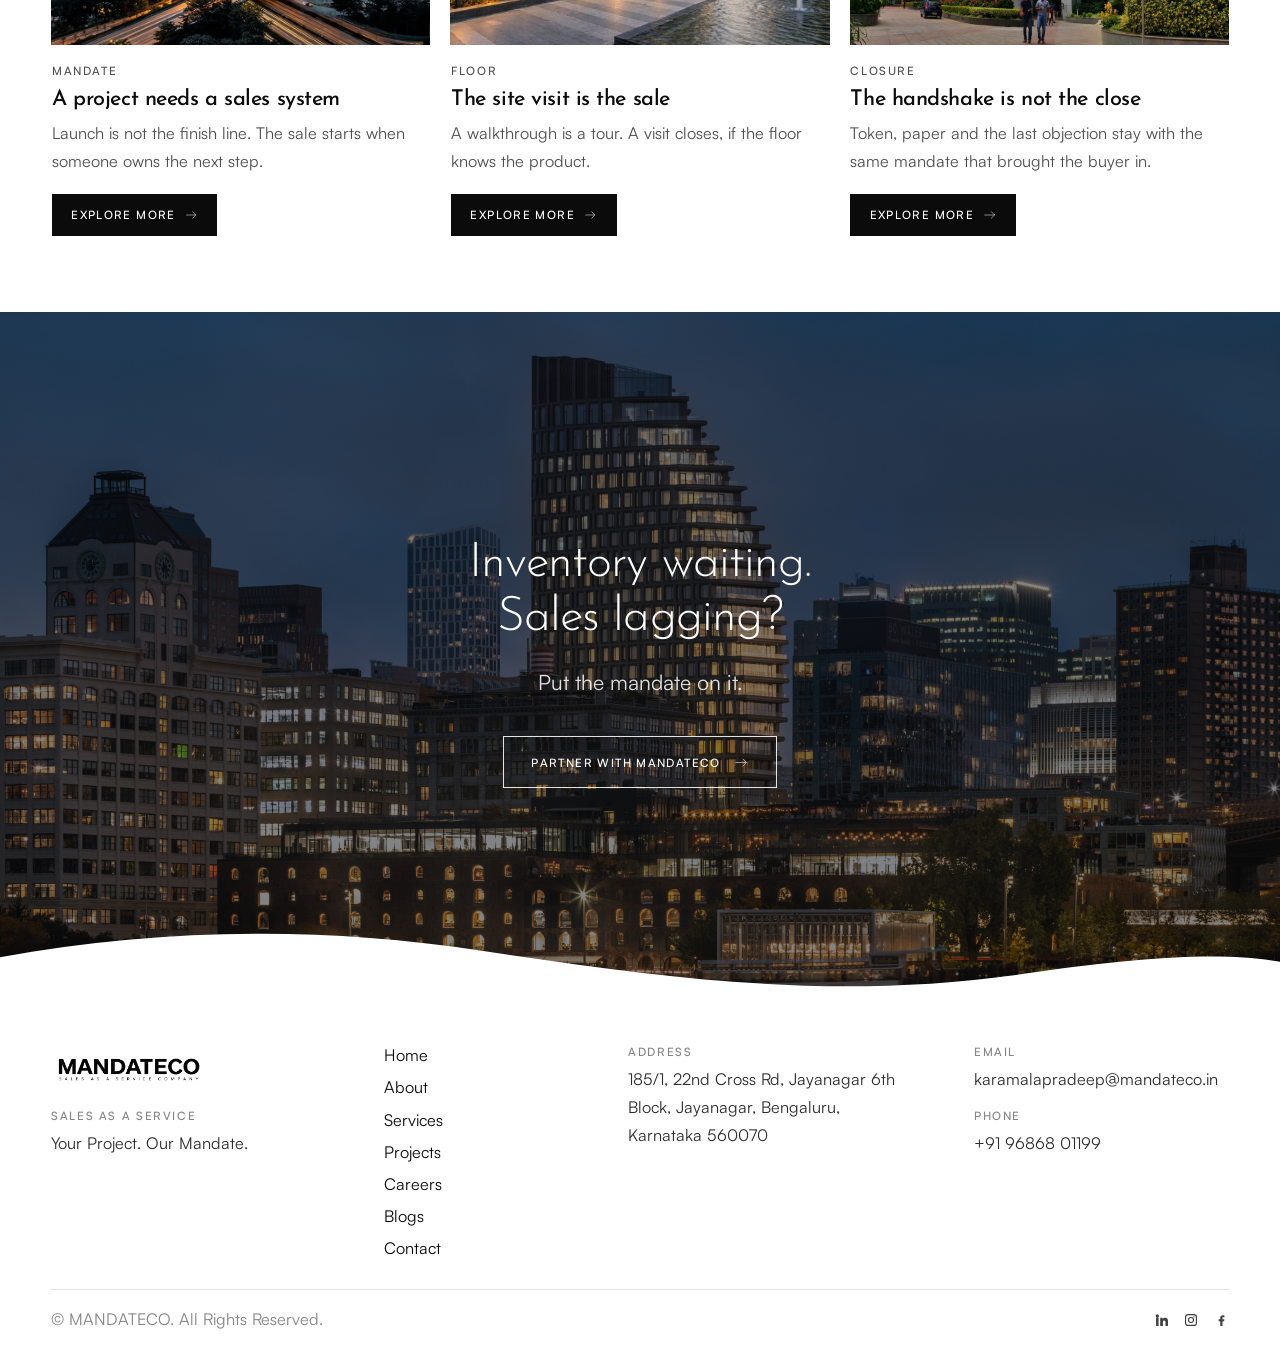
==== commit 65e76e92: "s" ====
--- a/index.html
+++ b/index.html
@@ -5,10 +5,10 @@
     <meta name="viewport" content="width=device-width, initial-scale=1.0" />
     <meta
       name="description"
-      content="GO-DIGITAL Enterprises Pvt Ltd is a Sales-As-A-Service company for the real estate industry. HQ Bangalore."
+      content="MANDATECO is Sales as a Service for real estate developers. We take the mandate and run the sale: strategy, teams, site visits and closures."
     />
-    <title>GO-DIGITAL: Sales-As-A-Service for Real Estate</title>
-    <link rel="stylesheet" href="css/style.css?v=go-digital" />
+    <title>MANDATECO: Sales as a Service for Real Estate</title>
+    <link rel="stylesheet" href="css/style.css?v=compare-section" />
   </head>
   <body>
     <a class="skip-link" href="#home">Skip to content</a>
@@ -27,10 +27,13 @@
         </button>
 
         <a class="nav__brand" href="#home">
-          <span class="brand-mark">
-            <span class="brand-mark__name">GO-DIGITAL</span>
-            <span class="brand-mark__tag">Sales-As-A-Service Company</span>
-          </span>
+          <img
+            class="nav__logo"
+            src="assets/logo/mandateco-logo.png"
+            alt="MANDATECO"
+            width="220"
+            height="48"
+          />
         </a>
 
         <a class="nav__cta button-text" href="contact.html">Contact</a>
@@ -50,9 +53,9 @@
         <a class="heading-md" href="#home">Home</a>
         <a class="heading-md" href="about.html">About</a>
         <a class="heading-md" href="services.html">Services</a>
-        <a class="heading-md" href="#why">Approach</a>
-        <a class="heading-md" href="#projects">Projects</a>
+        <a class="heading-md" href="project.html">Projects</a>
         <a class="heading-md" href="careers.html">Careers</a>
+        <a class="heading-md" href="blog.html">Blogs</a>
         <a class="heading-md" href="contact.html">Contact</a>
       </nav>
     </div>
@@ -62,7 +65,7 @@
         <div class="hero__media" aria-hidden="true">
           <img
             class="is-active"
-            src="Public/images/2022PB63_7179-5-scaled.jpg"
+            src="Public/images/hero-vidhana-1.jpg"
             alt=""
             width="2400"
             height="1350"
@@ -70,7 +73,7 @@
             decoding="async"
           />
           <img
-            src="Public/images/olympia-design-hero.jpg"
+            src="Public/images/hero-vidhana-2.jpg"
             alt=""
             width="2400"
             height="1350"
@@ -78,7 +81,7 @@
             decoding="async"
           />
           <img
-            src="Public/images/second_hero.avif"
+            src="Public/images/hero-vidhana-3.jpg"
             alt=""
             width="2400"
             height="1350"
@@ -90,12 +93,13 @@
         <div class="hero__inner">
           <div class="hero__stage">
             <p class="hero__eyebrow hero__reveal label">
-              Sales-As-A-Service Company
+              Sales as a Service
             </p>
             <h1 class="hero__title hero-heading" id="home-title">
-              <span class="hero__line"><span>We Build Sales.</span></span>
-              <span class="hero__line"><span>We Build Relationships.</span></span>
-              <span class="hero__line"><span>We Build Real Estate Growth.</span></span>
+              <span class="hero__line"><span>From Strategy to Sales,</span></span>
+              <span class="hero__line"><span>We Build the Engine</span></span>
+              <span class="hero__line"><span>That Moves Your Real Estate</span></span>
+              <span class="hero__line"><span>Project Forward.</span></span>
             </h1>
             <div class="hero__actions hero__reveal">
               <a class="btn btn--solid button-text" href="contact.html">Partner With Us</a>
@@ -109,19 +113,19 @@
           <div class="system__copyblock">
             <p class="system__eyebrow label system__reveal">About us</p>
             <h2 class="system__title heading-xl" id="about-title">
-              <span class="system__line"><span>We become</span></span>
-              <span class="system__line system__line--italic"><span>your sales engine.</span></span>
+              <span class="system__line"><span>Your project.</span></span>
+              <span class="system__line system__line--italic"><span>Our mandate.</span></span>
             </h2>
             <span class="system__rule" aria-hidden="true"></span>
             <div class="system__copy">
               <p class="system__reveal description-lg">
-                Sales-As-A-Service for the Real Estate Industry
+                Sales as a Service for Real Estate
               </p>
               <p class="system__reveal description">
-                GO-DIGITAL Enterprises Pvt Ltd is a Sales-As-A-Service company for real estate, headquartered in Bangalore.
+                MANDATECO partners with real estate developers to build, manage and scale high-performance sales engines.
               </p>
               <p class="system__reveal description">
-                We combine people, process, technology, data and legal coordination to manage the customer journey from lead to site visit, negotiation and booking.
+                From sales strategy and team deployment to lead management, site visits and closures, we take ownership of the sales journey and turn project potential into measurable sales performance.
               </p>
             </div>
           </div>
@@ -152,7 +156,7 @@
           <figure class="founder__media">
             <img
               src="Public/images/founder.png"
-              alt="Karamala Pradeep, founder of GO-DIGITAL"
+              alt="Karamala Pradeep, founder of MANDATECO"
               width="1200"
               height="1500"
               loading="lazy"
@@ -167,13 +171,10 @@
             <p class="founder__role label">Founder</p>
             <div class="founder__copy">
               <p class="founder__reveal description">
-                Karamala Pradeep is an industry expert with 20+ years of experience in sales and marketing, sales operations, business launch and scale across life insurance and real estate.
-              </p>
-              <p class="founder__reveal description">
-                His strengths span digital marketing, sales strategy and execution, team building, and learning and development. He founded GO-DIGITAL Enterprises Pvt Ltd in February 2020.
+                Karamala Pradeep is a real estate sales leader with extensive experience in sales strategy, project mandates and business development. With a strong understanding of market dynamics and customer behaviour, he founded MANDATECO with a vision to build structured, scalable and performance-driven sales ecosystems for real estate developers.
               </p>
               <p class="founder__reveal description-lg">
-                The business is built on long-term client relationships based on trust, transparency, integrity, mutual respect and performance.
+                His philosophy is simple: the right strategy, people and processes can turn project potential into measurable sales.
               </p>
             </div>
           </div>
@@ -459,7 +460,7 @@
         <div class="why__inner">
           <header class="why__head">
             <p class="why__eyebrow label">
-              <span>Why GO-DIGITAL</span>
+              <span>Why Mandateco</span>
             </p>
             <h2 class="why__title heading-why" id="why-title">
               <span class="why__line"><span>Your sales team. Extended.</span></span>
@@ -496,7 +497,7 @@
               <div
                 class="voices__viewport"
                 tabindex="0"
-                aria-label="Why GO-DIGITAL points"
+                aria-label="Why Mandateco points"
               >
                 <div class="voices__grid">
               <article class="voices__card voices__card--1">
@@ -563,6 +564,227 @@
                 />
               </button>
             </div>
+          </div>
+        </div>
+      </section>
+
+      <section class="compare" id="compare" aria-labelledby="compare-title">
+        <canvas class="why__net" aria-hidden="true"></canvas>
+        <div class="compare__inner">
+          <div class="compare__intro">
+            <div class="compare__copy">
+              <p class="compare__eyebrow label">
+                <span>Why GO-DIGITAL</span>
+              </p>
+              <h2 class="compare__title heading-lg" id="compare-title">
+                <span class="compare__line"><span>Not Just a Sales Agency.</span></span>
+                <span class="compare__line"><span>Your Outsourced Real Estate</span></span>
+                <span class="compare__line"><span>Sales Function.</span></span>
+              </h2>
+              <p class="compare__lead description">
+                <span>
+                  We do not just bring you leads. We build, manage and run a complete sales
+                  function for your real estate business so you can focus on what you do
+                  best: building exceptional properties.
+                </span>
+              </p>
+            </div>
+            <div class="compare__visual">
+              <svg class="compare__clip" width="0" height="0" aria-hidden="true">
+                <defs>
+                  <clipPath id="compare-media-clip" clipPathUnits="objectBoundingBox">
+                    <path d="M0 0.34 C0.04 0.08 0.22 0 0.52 0 H1 V1 H0 Z" />
+                  </clipPath>
+                </defs>
+              </svg>
+              <figure class="compare__media">
+                <img
+                  src="Public/images/projects/sadhvana-clubhouse.jpg"
+                  alt="Project clubhouse and landscaped grounds"
+                  width="1600"
+                  height="1200"
+                  loading="lazy"
+                  decoding="async"
+                />
+              </figure>
+              <span class="compare__mark" aria-hidden="true">
+                <svg viewBox="0 0 24 24" width="20" height="20">
+                  <path
+                    fill="none"
+                    stroke="currentColor"
+                    stroke-width="1.7"
+                    d="M7 4.5h10v15.2l-5-3.2-5 3.2Z"
+                  />
+                </svg>
+              </span>
+              <aside class="compare__chip">
+                <span class="compare__chip-icon" aria-hidden="true">
+                  <svg viewBox="0 0 24 24" width="22" height="22">
+                    <path
+                      fill="currentColor"
+                      d="M4 19V5h2v12h12v2H4Zm4-3V8h2.2l3.3 6.2h.1V8H16v8h-2.2l-3.3-6.2h-.1V16H8Z"
+                    />
+                  </svg>
+                </span>
+                <p class="compare__chip-title">From Leads to Revenue</p>
+                <p class="compare__chip-text description-sm">
+                  A complete, managed sales ecosystem
+                </p>
+              </aside>
+            </div>
+          </div>
+
+          <div class="compare__table" role="table" aria-label="Agency compared with GO-DIGITAL">
+            <div class="compare__col compare__col--light" role="rowgroup">
+              <h3 class="compare__col-title">Traditional Sales Agency</h3>
+              <div class="compare__row" role="row">
+                <span class="compare__ico" aria-hidden="true">
+                  <svg viewBox="0 0 24 24"><path fill="currentColor" d="M12 12a4 4 0 1 0-4-4 4 4 0 0 0 4 4Zm0 2c-4.4 0-8 2.2-8 5v1h16v-1c0-2.8-3.6-5-8-5Z"/></svg>
+                </span>
+                <div>
+                  <p class="compare__name">Lead-focused</p>
+                  <p class="compare__note description-sm">Focuses on generating leads only</p>
+                </div>
+              </div>
+              <div class="compare__row" role="row">
+                <span class="compare__ico" aria-hidden="true">
+                  <svg viewBox="0 0 24 24"><path fill="currentColor" d="M8 11a3 3 0 1 0-3-3 3 3 0 0 0 3 3Zm8 0a3 3 0 1 0-3-3 3 3 0 0 0 3 3ZM8 13c-3.3 0-6 1.6-6 3.6V18h8.1A6.5 6.5 0 0 1 16 13c-3.3 0-6 1.6-6 3.6V18h10v-1.4c0-2-2.7-3.6-6-3.6Z"/></svg>
+                </span>
+                <div>
+                  <p class="compare__name">Temporary manpower</p>
+                  <p class="compare__note description-sm">Provides short-term resources</p>
+                </div>
+              </div>
+              <div class="compare__row" role="row">
+                <span class="compare__ico" aria-hidden="true">
+                  <svg viewBox="0 0 24 24"><path fill="currentColor" d="M6 2h9l5 5v15H6Zm8 1.5V8h4.5Z"/></svg>
+                </span>
+                <div>
+                  <p class="compare__name">Basic reporting</p>
+                  <p class="compare__note description-sm">Limited or surface-level reports</p>
+                </div>
+              </div>
+              <div class="compare__row" role="row">
+                <span class="compare__ico" aria-hidden="true">
+                  <svg viewBox="0 0 24 24"><path fill="currentColor" d="M7.5 13.5a3 3 0 1 1 0-6 3 3 0 0 1 0 6Zm9 0a3 3 0 1 1 0-6 3 3 0 0 1 0 6ZM8.2 15c-2.7.2-5.2 1.6-5.2 3.5V20h8.2c-.7-.7-1.2-1.6-1.4-2.6H8.2Zm7.6 0c-.9 0-1.7.2-2.5.6.6 1 .9 2.2.9 3.4H21v-1.5c0-1.9-2.5-3.3-5.2-3.5Z"/></svg>
+                </span>
+                <div>
+                  <p class="compare__name">Transaction-oriented</p>
+                  <p class="compare__note description-sm">Focused on closing individual deals</p>
+                </div>
+              </div>
+              <div class="compare__row" role="row">
+                <span class="compare__ico" aria-hidden="true">
+                  <svg viewBox="0 0 24 24"><path fill="currentColor" d="M19.1 12.6a7.2 7.2 0 0 0 .1-1.2 7.2 7.2 0 0 0-.1-1.2l2-1.6-2-3.4-2.4 1a7.4 7.4 0 0 0-2.1-1.2L14.2 2h-4.4L9.4 4.8a7.4 7.4 0 0 0-2.1 1.2l-2.4-1-2 3.4 2 1.6a7.2 7.2 0 0 0-.1 1.2 7.2 7.2 0 0 0 .1 1.2l-2 1.6 2 3.4 2.4-1a7.4 7.4 0 0 0 2.1 1.2L9.8 22h4.4l.4-2.8a7.4 7.4 0 0 0 2.1-1.2l2.4 1 2-3.4ZM12 15.5A3.5 3.5 0 1 1 15.5 12 3.5 3.5 0 0 1 12 15.5Z"/></svg>
+                </span>
+                <div>
+                  <p class="compare__name">Limited management</p>
+                  <p class="compare__note description-sm">Minimal involvement in sales operations</p>
+                </div>
+              </div>
+            </div>
+
+            <p class="compare__vs" aria-hidden="true">VS</p>
+
+            <div class="compare__col compare__col--dark" role="rowgroup">
+              <h3 class="compare__col-title">GO-DIGITAL</h3>
+              <div class="compare__row" role="row">
+                <span class="compare__ico" aria-hidden="true">
+                  <svg viewBox="0 0 24 24"><path fill="currentColor" d="M4 19V5h2v12h12v2H4Zm3.5-3 3.2-8h2.1l3.2 8h-2.1l-.6-1.6H10.7L10.1 16Zm2.1-3.2h2.8L12.1 8.9h-.2Z"/></svg>
+                </span>
+                <div>
+                  <p class="compare__name">Revenue-focused</p>
+                  <p class="compare__note description-sm">Focused on driving actual sales and revenue</p>
+                </div>
+              </div>
+              <div class="compare__row" role="row">
+                <span class="compare__ico" aria-hidden="true">
+                  <svg viewBox="0 0 24 24"><path fill="currentColor" d="M8 11a3 3 0 1 0-3-3 3 3 0 0 0 3 3Zm8 0a3 3 0 1 0-3-3 3 3 0 0 0 3 3ZM8 13c-3.3 0-6 1.6-6 3.6V18h8.1A6.5 6.5 0 0 1 16 13c-3.3 0-6 1.6-6 3.6V18h10v-1.4c0-2-2.7-3.6-6-3.6Z"/></svg>
+                </span>
+                <div>
+                  <p class="compare__name">Structured sales team</p>
+                  <p class="compare__note description-sm">Dedicated and well-trained sales team</p>
+                </div>
+              </div>
+              <div class="compare__row" role="row">
+                <span class="compare__ico" aria-hidden="true">
+                  <svg viewBox="0 0 24 24"><path fill="currentColor" d="M4 19V5h2v12h3.2V9.2h2.1V17H14V7h2.1v10H19v2H4Z"/></svg>
+                </span>
+                <div>
+                  <p class="compare__name">Sales analytics</p>
+                  <p class="compare__note description-sm">In-depth performance tracking and insights</p>
+                </div>
+              </div>
+              <div class="compare__row" role="row">
+                <span class="compare__ico" aria-hidden="true">
+                  <svg viewBox="0 0 24 24"><path fill="currentColor" d="M7.5 13.5a3 3 0 1 1 0-6 3 3 0 0 1 0 6Zm9 0a3 3 0 1 1 0-6 3 3 0 0 1 0 6ZM8.2 15c-2.7.2-5.2 1.6-5.2 3.5V20h8.2c-.7-.7-1.2-1.6-1.4-2.6H8.2Zm7.6 0c-.9 0-1.7.2-2.5.6.6 1 .9 2.2.9 3.4H21v-1.5c0-1.9-2.5-3.3-5.2-3.5Z"/></svg>
+                </span>
+                <div>
+                  <p class="compare__name">Long-term partnership</p>
+                  <p class="compare__note description-sm">Committed to your sustained growth</p>
+                </div>
+              </div>
+              <div class="compare__row" role="row">
+                <span class="compare__ico" aria-hidden="true">
+                  <svg viewBox="0 0 24 24"><path fill="currentColor" d="M19.1 12.6a7.2 7.2 0 0 0 .1-1.2 7.2 7.2 0 0 0-.1-1.2l2-1.6-2-3.4-2.4 1a7.4 7.4 0 0 0-2.1-1.2L14.2 2h-4.4L9.4 4.8a7.4 7.4 0 0 0-2.1 1.2l-2.4-1-2 3.4 2 1.6a7.2 7.2 0 0 0-.1 1.2 7.2 7.2 0 0 0 .1 1.2l-2 1.6 2 3.4 2.4-1a7.4 7.4 0 0 0 2.1 1.2L9.8 22h4.4l.4-2.8a7.4 7.4 0 0 0 2.1-1.2l2.4 1 2-3.4ZM12 15.5A3.5 3.5 0 1 1 15.5 12 3.5 3.5 0 0 1 12 15.5Z"/></svg>
+                </span>
+                <div>
+                  <p class="compare__name">End-to-end sales management</p>
+                  <p class="compare__note description-sm">Complete sales strategy, execution and support</p>
+                </div>
+              </div>
+            </div>
+          </div>
+
+          <ul class="compare__feats">
+            <li>
+              <span class="compare__feat-ico" aria-hidden="true">
+                <svg viewBox="0 0 24 24"><path fill="currentColor" d="M12 2.8 4 6.6v5.3c0 5 3.5 8.6 8 9.3 4.5-.7 8-4.3 8-9.3V6.6Zm0 11.7-4-4 1.4-1.4L12 11.7l4.6-4.6L18 8.5Z"/></svg>
+              </span>
+              <h3 class="compare__feat-title">Aligned to Your Goals</h3>
+              <p class="description-sm">
+                We work as an extension of your team, fully aligned with your business objectives.
+              </p>
+            </li>
+            <li>
+              <span class="compare__feat-ico" aria-hidden="true">
+                <svg viewBox="0 0 24 24"><path fill="currentColor" d="M8 11a3 3 0 1 0-3-3 3 3 0 0 0 3 3Zm8 0a3 3 0 1 0-3-3 3 3 0 0 0 3 3ZM8 13c-3.3 0-6 1.6-6 3.6V18h8.1A6.5 6.5 0 0 1 16 13c-3.3 0-6 1.6-6 3.6V18h10v-1.4c0-2-2.7-3.6-6-3.6Z"/></svg>
+              </span>
+              <h3 class="compare__feat-title">Experienced Sales Professionals</h3>
+              <p class="description-sm">
+                A trained and managed team with real estate domain expertise.
+              </p>
+            </li>
+            <li>
+              <span class="compare__feat-ico" aria-hidden="true">
+                <svg viewBox="0 0 24 24"><path fill="currentColor" d="M4 19V5h2v12h3.2V9.2h2.1V17H14V7h2.1v10H19v2H4Z"/></svg>
+              </span>
+              <h3 class="compare__feat-title">Data-Driven Approach</h3>
+              <p class="description-sm">
+                Clear reports, actionable insights and continuous optimization.
+              </p>
+            </li>
+            <li>
+              <span class="compare__feat-ico" aria-hidden="true">
+                <svg viewBox="0 0 24 24"><path fill="currentColor" d="M19.1 12.6a7.2 7.2 0 0 0 .1-1.2 7.2 7.2 0 0 0-.1-1.2l2-1.6-2-3.4-2.4 1a7.4 7.4 0 0 0-2.1-1.2L14.2 2h-4.4L9.4 4.8a7.4 7.4 0 0 0-2.1 1.2l-2.4-1-2 3.4 2 1.6a7.2 7.2 0 0 0-.1 1.2 7.2 7.2 0 0 0 .1 1.2l-2 1.6 2 3.4 2.4-1a7.4 7.4 0 0 0 2.1 1.2L9.8 22h4.4l.4-2.8a7.4 7.4 0 0 0 2.1-1.2l2.4 1 2-3.4ZM12 15.5A3.5 3.5 0 1 1 15.5 12 3.5 3.5 0 0 1 12 15.5Z"/></svg>
+              </span>
+              <h3 class="compare__feat-title">End-to-End Support</h3>
+              <p class="description-sm">
+                From strategy and lead management to site visits and closures.
+              </p>
+            </li>
+          </ul>
+
+          <div class="compare__action">
+            <a class="btn btn--solid button-text" href="contact.html">
+              Build Your Sales Engine
+                <img
+                  src="Public/mandateco_icons_svg/arrow-right.svg"
+                  alt=""
+                  width="24"
+                  height="24"
+                />
+              </a>
           </div>
         </div>
       </section>
@@ -706,7 +928,7 @@
               <div class="quotes__grid">
                 <article class="quotes__card">
                   <p class="quotes__text description-sm">
-                    GO-DIGITAL brought a much-needed structure to our sales process. Their team understood the project quickly, managed the sales funnel effectively and maintained a strong focus on conversions. They truly worked as an extension of our team.
+                    MANDATECO brought a much-needed structure to our sales process. Their team understood the project quickly, managed the sales funnel effectively and maintained a strong focus on conversions. They truly worked as an extension of our team.
                   </p>
                   <div class="quotes__person">
                     <span class="quotes__avatar" aria-hidden="true">DR</span>
@@ -719,7 +941,7 @@
 
                 <article class="quotes__card">
                   <p class="quotes__text description-sm">
-                    What stood out about GO-DIGITAL was their ownership. From lead management and customer engagement to site visits and closures, the team was involved at every stage. Their approach is professional, transparent and strongly performance-driven.
+                    What stood out about MANDATECO was their ownership. From lead management and customer engagement to site visits and closures, the team was involved at every stage. Their approach is professional, transparent and strongly performance-driven.
                   </p>
                   <div class="quotes__person">
                     <span class="quotes__avatar" aria-hidden="true">MD</span>
@@ -732,7 +954,7 @@
 
                 <article class="quotes__card">
                   <p class="quotes__text description-sm">
-                    Real estate sales requires the right combination of people, process and market understanding. GO-DIGITAL brings all three together. Their team has helped us create a more disciplined sales operation while keeping the customer experience at the centre.
+                    Real estate sales requires the right combination of people, process and market understanding. MANDATECO brings all three together. Their team has helped us create a more disciplined sales operation while keeping the customer experience at the centre.
                   </p>
                   <div class="quotes__person">
                     <span class="quotes__avatar" aria-hidden="true">BH</span>
@@ -745,7 +967,7 @@
 
                 <article class="quotes__card">
                   <p class="quotes__text description-sm">
-                    Working with GO-DIGITAL feels different from working with a conventional sales agency. They take the mandate seriously, understand the business objective and continuously look at ways to improve the sales funnel. Their commitment to the project has been impressive.
+                    Working with MANDATECO feels different from working with a conventional sales agency. They take the mandate seriously, understand the business objective and continuously look at ways to improve the sales funnel. Their commitment to the project has been impressive.
                   </p>
                   <div class="quotes__person">
                     <span class="quotes__avatar" aria-hidden="true">FD</span>
@@ -793,8 +1015,8 @@
             <article class="blog__card">
               <figure class="blog__figure">
                 <img
-                  src="Public/images/start-skyline-b.webp"
-                  alt="City skyline at dusk"
+                  src="Public/images/blog/city-night.png"
+                  alt="City skyline and highway at dusk"
                   width="1600"
                   height="900"
                   loading="lazy"
@@ -823,8 +1045,8 @@
             <article class="blog__card">
               <figure class="blog__figure">
                 <img
-                  src="Public/images/olympia-design-hero.jpg"
-                  alt="Residential interior and product on site"
+                  src="Public/images/blog/lt-park.jpg"
+                  alt="Campus grounds at L&T Park, Bengaluru"
                   width="1200"
                   height="800"
                   loading="lazy"
@@ -853,8 +1075,8 @@
             <article class="blog__card">
               <figure class="blog__figure">
                 <img
-                  src="Public/images/about-building.jpg"
-                  alt="Office building facade"
+                  src="Public/images/blog/campus.jpg"
+                  alt="Office campus entrance"
                   width="1200"
                   height="800"
                   loading="lazy"
@@ -903,7 +1125,7 @@
             Put the mandate on it.
           </p>
           <a class="closer__cta button-text" href="contact.html">
-            Partner with GO-DIGITAL
+            Partner with MANDATECO
             <img
               src="Public/mandateco_icons_svg/arrow-right.svg"
               alt=""
@@ -928,13 +1150,16 @@
         <div class="footer__grid">
           <div class="footer__col">
             <a class="footer__brand" href="#home">
-            <span class="brand-mark brand-mark--footer">
-              <span class="brand-mark__name">GO-DIGITAL</span>
-              <span class="brand-mark__tag">Enterprises Pvt Ltd</span>
-            </span>
+              <img
+                class="footer__logo"
+                src="assets/logo/mandateco-logo.png"
+                alt="MANDATECO"
+                width="220"
+                height="48"
+              />
             </a>
-            <p class="footer__kicker label">Sales-As-A-Service Company</p>
-            <p class="footer__line description-sm">GO-DIGITAL ENTERPRISES PVT LTD</p>
+            <p class="footer__kicker label">Sales as a Service</p>
+            <p class="footer__line description-sm">Your Project. Our Mandate.</p>
           </div>
 
           <nav class="footer__col" aria-label="Footer">
@@ -942,9 +1167,9 @@
               <li><a href="#home">Home</a></li>
               <li><a href="about.html">About</a></li>
               <li><a href="services.html">Services</a></li>
-              <li><a href="#why">Approach</a></li>
-              <li><a href="#projects">Projects</a></li>
+              <li><a href="project.html">Projects</a></li>
               <li><a href="careers.html">Careers</a></li>
+              <li><a href="blog.html">Blogs</a></li>
               <li><a href="contact.html">Contact</a></li>
             </ul>
           </nav>
@@ -957,7 +1182,7 @@
                 target="_blank"
                 rel="noopener noreferrer"
               >
-                # 185/1, 22nd Cross Rd, 6th Block Jayanagar, Bengaluru,
+                185/1, 22nd Cross Rd, Jayanagar 6th Block, Jayanagar, Bengaluru,
                 Karnataka 560070
               </a>
             </p>
@@ -977,11 +1202,11 @@
 
         <div class="footer__bar">
           <p class="footer__copy description-sm">
-            © GO-DIGITAL. All Rights Reserved.
+            © MANDATECO. All Rights Reserved.
           </p>
           <ul class="footer__social">
             <li>
-              <a href="https://www.linkedin.com/in/karamala-pradeep-1183481a6" target="_blank" rel="noopener noreferrer" aria-label="LinkedIn">
+              <a href="#" aria-label="LinkedIn">
                 <svg viewBox="0 0 24 24" aria-hidden="true">
                   <path
                     fill="currentColor"
@@ -1015,6 +1240,6 @@
       </div>
     </footer>
 
-    <script src="js/main.js?v=contact-page"></script>
+    <script src="js/main.js?v=compare-anim"></script>
   </body>
 </html>
--- a/css/style.css
+++ b/css/style.css
@@ -286,14 +286,6 @@
   filter: none;
 }
 
-.site-header .brand-mark {
-  color: var(--white);
-}
-
-.site-header.is-scrolled:not(.is-menu-open) .brand-mark {
-  color: var(--black);
-}
-
 .nav {
   display: grid;
   grid-template-columns: 1fr auto 1fr;
@@ -344,50 +336,6 @@
   justify-self: center;
   display: flex;
   align-items: center;
-  text-decoration: none;
-  color: inherit;
-}
-
-.brand-mark {
-  display: flex;
-  flex-direction: column;
-  align-items: center;
-  gap: 0.15rem;
-  line-height: 1;
-  text-align: center;
-}
-
-.brand-mark__name {
-  font-family: var(--font-display);
-  font-weight: 500;
-  font-size: clamp(1.05rem, 1.6vw, 1.35rem);
-  letter-spacing: 0.14em;
-  text-transform: uppercase;
-}
-
-.brand-mark__tag {
-  font-family: var(--font-body);
-  font-size: 0.58rem;
-  font-weight: 500;
-  letter-spacing: 0.16em;
-  text-transform: uppercase;
-  opacity: 0.72;
-}
-
-.brand-mark--footer {
-  align-items: flex-start;
-  text-align: left;
-  color: var(--black);
-}
-
-.brand-mark--footer .brand-mark__name {
-  font-size: 1.15rem;
-  letter-spacing: 0.12em;
-}
-
-.brand-mark--footer .brand-mark__tag {
-  opacity: 0.55;
-  color: var(--black);
 }
 
 .nav__logo {
@@ -3397,11 +3345,6 @@
   filter: none;
 }
 
-.page-contact .brand-mark,
-.page-blog .brand-mark {
-  color: var(--black);
-}
-
 .page-contact .site-header.is-scrolled:not(.is-menu-open),
 .page-blog .site-header.is-scrolled:not(.is-menu-open) {
   background: rgba(250, 250, 250, 0.96);
@@ -3420,11 +3363,6 @@
 .page-contact .site-header.is-menu-open .nav__logo,
 .page-blog .site-header.is-menu-open .nav__logo {
   filter: invert(1) drop-shadow(0 2px 10px rgba(0, 0, 0, 0.35));
-}
-
-.page-contact .site-header.is-menu-open .brand-mark,
-.page-blog .site-header.is-menu-open .brand-mark {
-  color: var(--white);
 }
 
 .contact {
@@ -4701,18 +4639,22 @@
 .care-why {
   background: var(--white);
   color: var(--black);
-  padding: var(--section-y) var(--pad-x);
+  padding: clamp(4rem, 9vw, 6.5rem) var(--pad-x);
   scroll-margin-top: calc(var(--nav-h) + 1.25rem);
 }
 
 .care-why__inner {
   width: min(100%, var(--max));
   margin: 0 auto;
+  display: grid;
+  grid-template-columns: minmax(16rem, 0.85fr) minmax(0, 1.25fr);
+  gap: clamp(2.5rem, 6vw, 5.5rem);
+  align-items: start;
 }
 
 .care-why__head {
-  max-width: 40rem;
-  margin-bottom: clamp(2rem, 4vw, 3rem);
+  max-width: 22rem;
+  padding-top: 0.15rem;
   opacity: 0;
   transform: translateY(18px);
   transition: opacity 0.85s ease, transform 0.95s cubic-bezier(0.16, 1, 0.3, 1);
@@ -4736,7 +4678,7 @@
 }
 
 .care-why__title {
-  margin: 0 0 1rem;
+  margin: 0 0 1.15rem;
 }
 
 .care-why__lead {
@@ -4747,9 +4689,10 @@
 .care-why__grid {
   display: grid;
   grid-template-columns: repeat(3, minmax(0, 1fr));
-  gap: clamp(1.5rem, 3vw, 2.5rem);
-  border-top: 1px solid var(--hairline);
-  padding-top: clamp(1.75rem, 3.5vw, 2.5rem);
+  gap: clamp(1.75rem, 3.5vw, 2.75rem) 1.5rem;
+  margin: 0;
+  padding: 0;
+  list-style: none;
 }
 
 .care-why__item {
@@ -4763,161 +4706,280 @@
   transform: none;
 }
 
-.care-why.is-in .care-why__item:nth-child(2) {
-  transition-delay: 0.08s;
-}
-
-.care-why.is-in .care-why__item:nth-child(3) {
-  transition-delay: 0.16s;
-}
-
-.care-why__num {
-  margin: 0 0 0.85rem;
+.care-why.is-in .care-why__item:nth-child(2) { transition-delay: 0.06s; }
+.care-why.is-in .care-why__item:nth-child(3) { transition-delay: 0.12s; }
+.care-why.is-in .care-why__item:nth-child(4) { transition-delay: 0.16s; }
+.care-why.is-in .care-why__item:nth-child(5) { transition-delay: 0.2s; }
+.care-why.is-in .care-why__item:nth-child(6) { transition-delay: 0.24s; }
+
+.care-why__ico {
+  display: flex;
+  width: 1.35rem;
+  height: 1.35rem;
+  margin-bottom: 0.85rem;
+  color: rgba(11, 11, 11, 0.72);
+}
+
+.care-why__ico svg {
+  width: 100%;
+  height: 100%;
+  fill: none;
+  stroke: currentColor;
+  stroke-width: 1.5;
+  stroke-linecap: round;
+  stroke-linejoin: round;
+}
+
+.care-why__name {
+  margin: 0 0 0.4rem;
   font-family: var(--font-display);
-  font-weight: 300;
-  font-size: clamp(1.75rem, 3vw, 2.35rem);
-  line-height: 1;
+  font-size: 1.15rem;
+  font-weight: 400;
   letter-spacing: var(--tracking-tight);
-}
-
-.care-why__name {
-  margin: 0 0 0.75rem;
-  max-width: 12ch;
-}
-
-.care-why__item .description {
-  margin: 0;
+  line-height: 1.25;
+}
+
+.care-why__item .description-sm {
+  margin: 0;
+  max-width: 16rem;
   color: var(--black-soft);
-  max-width: 28rem;
 }
 
 .care-tracks {
-  background: #fafafa;
+  background: var(--white);
   color: var(--black);
-  padding: clamp(2.5rem, 6vw, 4.5rem) var(--pad-x) clamp(1rem, 3vw, 2rem);
+  padding: 0 var(--pad-x) clamp(4rem, 9vw, 6.5rem);
+  scroll-margin-top: calc(var(--nav-h) + 1.25rem);
 }
 
 .care-tracks__inner {
   width: min(100%, var(--max));
   margin: 0 auto;
-  border-top: 1px solid var(--hairline-strong);
+}
+
+.care-tracks__head {
+  text-align: center;
+  margin-bottom: clamp(2.25rem, 5vw, 3.5rem);
+  opacity: 0;
+  transform: translateY(18px);
+  transition: opacity 0.85s ease, transform 0.95s cubic-bezier(0.16, 1, 0.3, 1);
+}
+
+.care-tracks.is-in .care-tracks__head {
+  opacity: 1;
+  transform: none;
+}
+
+.care-tracks__eyebrow {
+  margin: 0 0 0.85rem;
+  color: var(--black-soft);
+}
+
+.care-tracks__eyebrow span,
+.care-tracks__line span {
+  display: block;
+}
+
+.care-tracks__title {
+  margin: 0 0 0.85rem;
+}
+
+.care-tracks__lead {
+  margin: 0 auto;
+  max-width: 32rem;
+  color: var(--black-soft);
+}
+
+.care-tracks__grid {
+  display: grid;
+  grid-template-columns: repeat(4, minmax(0, 1fr));
+  gap: clamp(1.5rem, 3vw, 2.25rem);
 }
 
 .care-track {
-  display: grid;
-  grid-template-columns: minmax(4rem, 6.5rem) minmax(0, 1fr) minmax(12rem, 22.5rem);
-  gap: clamp(1.25rem, 3.5vw, 2.75rem);
-  align-items: start;
-  padding: clamp(2.25rem, 5vw, 3.75rem) 0;
-  border-bottom: 1px solid var(--hairline);
+  display: flex;
+  flex-direction: column;
+  align-items: flex-start;
   scroll-margin-top: calc(var(--nav-h) + 1.25rem);
-}
-
-.care-track--flip {
-  grid-template-columns: minmax(12rem, 22.5rem) minmax(4rem, 6.5rem) minmax(0, 1fr);
-}
-
-.care-track--flip .care-track__media {
-  grid-column: 1;
-  grid-row: 1;
-}
-
-.care-track--flip .care-track__num {
-  grid-column: 2;
-}
-
-.care-track--flip .care-track__body {
-  grid-column: 3;
-}
-
-.care-track__num {
-  margin: 0;
-  padding-top: 0.15rem;
-  font-family: var(--font-display);
-  font-weight: 300;
-  font-size: clamp(2.4rem, 5vw, 3.75rem);
-  line-height: 0.9;
-  letter-spacing: var(--tracking-tight);
-  opacity: 0;
-  transform: translateY(18px);
-  transition: opacity 0.8s ease, transform 0.9s cubic-bezier(0.16, 1, 0.3, 1);
-}
-
-.care-track.is-in .care-track__num {
-  opacity: 1;
-  transform: none;
-}
-
-.care-track__label {
-  margin: 0 0 0.7rem;
-  color: var(--black-soft);
-}
-
-.care-track__title {
-  margin: 0 0 1rem;
-  max-width: 16ch;
-}
-
-.care-track__body {
-  opacity: 0;
-  transform: translateY(20px);
-  transition: opacity 0.85s ease 0.1s, transform 0.95s cubic-bezier(0.16, 1, 0.3, 1) 0.1s;
-}
-
-.care-track.is-in .care-track__body {
-  opacity: 1;
-  transform: none;
-}
-
-.care-track__body > .description {
-  margin: 0 0 1rem;
-  max-width: 38rem;
-  color: var(--black-soft);
-}
-
-.care-track__points {
-  list-style: none;
-  margin: 1.25rem 0 0;
-  padding: 0;
-  display: grid;
-  grid-template-columns: repeat(2, minmax(0, 1fr));
-  gap: 0;
-  max-width: 28rem;
-}
-
-.care-track__points li {
-  padding: 0.65rem 0;
-  border-top: 1px solid var(--hairline);
-  font-family: var(--font-body);
-  font-size: 0.92rem;
-  color: var(--black-soft);
-}
-
-.care-track__media {
-  margin: 0;
+  opacity: 0;
+  transform: translateY(22px);
+  transition: opacity 0.85s ease, transform 0.95s cubic-bezier(0.16, 1, 0.3, 1);
+}
+
+.care-track.is-in {
+  opacity: 1;
+  transform: none;
+}
+
+.care-track:nth-child(2) { transition-delay: 0.07s; }
+.care-track:nth-child(3) { transition-delay: 0.14s; }
+.care-track:nth-child(4) { transition-delay: 0.21s; }
+
+.care-track__photo {
+  width: min(100%, 13.5rem);
+  aspect-ratio: 1;
+  margin: 0 0 1.25rem;
   overflow: hidden;
-  aspect-ratio: 4 / 5;
-  background: #e8e8e8;
-  opacity: 0;
-  transform: translateY(22px);
-  transition: opacity 0.9s ease 0.12s, transform 1s cubic-bezier(0.16, 1, 0.3, 1) 0.12s;
-}
-
-.care-track.is-in .care-track__media {
-  opacity: 1;
-  transform: none;
-}
-
-.care-track__media img {
+  border-radius: 50%;
+  background: #ececec;
+}
+
+.care-track__photo img {
   width: 100%;
   height: 100%;
   object-fit: cover;
-  transform: scale(1.06);
-  transition: transform 1.15s cubic-bezier(0.16, 1, 0.3, 1);
-}
-
-.care-track.is-in .care-track__media img {
+  object-position: center 20%;
+  transform: scale(1.04);
+  transition: transform 1.1s cubic-bezier(0.16, 1, 0.3, 1);
+}
+
+.care-track.is-in .care-track__photo img,
+.care-track:hover .care-track__photo img {
   transform: scale(1);
+}
+
+.care-track__dept {
+  margin: 0 0 0.35rem;
+  color: var(--black-soft);
+}
+
+.care-track__name {
+  margin: 0 0 0.35rem;
+  font-family: var(--font-display);
+  font-size: 1.2rem;
+  font-weight: 400;
+  letter-spacing: var(--tracking-tight);
+}
+
+.care-track__loc {
+  margin: 0 0 0.55rem;
+  color: var(--black-soft);
+}
+
+.care-track__note {
+  margin: 0 0 1.15rem;
+  max-width: 17rem;
+  color: var(--black-soft);
+}
+
+.care-track__more {
+  display: inline-flex;
+  align-items: center;
+  gap: 0.55rem;
+  color: var(--black);
+}
+
+.care-track__plus {
+  display: inline-flex;
+  align-items: center;
+  justify-content: center;
+  width: 1.35rem;
+  height: 1.35rem;
+  border: 1px solid var(--black);
+  border-radius: 50%;
+  font-size: 0.95rem;
+  line-height: 1;
+  transition: background 0.35s ease, color 0.35s ease,
+    transform 0.45s cubic-bezier(0.16, 1, 0.3, 1);
+}
+
+.care-track__more:hover .care-track__plus,
+.care-track__more:focus-visible .care-track__plus,
+.care-track.is-active .care-track__plus {
+  background: var(--black);
+  color: var(--white);
+}
+
+.care-track.is-active .care-track__plus {
+  transform: rotate(45deg);
+}
+
+.care-hire {
+  display: grid;
+  grid-template-rows: 0fr;
+  margin-top: 0;
+  padding-top: 0;
+  border-top: 1px solid transparent;
+  opacity: 0;
+  scroll-margin-top: calc(var(--nav-h) + 1.25rem);
+  transition:
+    grid-template-rows 0.6s cubic-bezier(0.16, 1, 0.3, 1),
+    opacity 0.4s ease,
+    margin-top 0.6s cubic-bezier(0.16, 1, 0.3, 1),
+    padding-top 0.6s cubic-bezier(0.16, 1, 0.3, 1),
+    border-color 0.45s ease;
+}
+
+.care-hire.is-open {
+  grid-template-rows: 1fr;
+  margin-top: clamp(2.25rem, 5vw, 3.5rem);
+  padding-top: clamp(1.75rem, 4vw, 2.5rem);
+  border-top-color: var(--hairline);
+  opacity: 1;
+}
+
+.care-hire__clip {
+  overflow: hidden;
+  min-height: 0;
+}
+
+.care-hire__body {
+  opacity: 0;
+  transform: translateY(18px);
+  transition: opacity 0.45s ease 0.08s, transform 0.55s cubic-bezier(0.16, 1, 0.3, 1) 0.08s;
+}
+
+.care-hire.is-open .care-hire__body {
+  opacity: 1;
+  transform: none;
+}
+
+.care-hire__head {
+  margin-bottom: 0.35rem;
+}
+
+.care-hire .care-role {
+  max-height: 0;
+  padding-top: 0;
+  padding-bottom: 0;
+  border-bottom-color: transparent;
+  overflow: hidden;
+  pointer-events: none;
+  opacity: 0;
+  transform: translateY(14px);
+  transition:
+    max-height 0.5s cubic-bezier(0.16, 1, 0.3, 1),
+    padding 0.5s cubic-bezier(0.16, 1, 0.3, 1),
+    border-color 0.4s ease,
+    opacity 0.45s ease,
+    transform 0.5s cubic-bezier(0.16, 1, 0.3, 1);
+}
+
+.care-hire.is-open .care-role.is-in:not(.is-filtered) {
+  max-height: 14rem;
+  padding: clamp(1.35rem, 2.5vw, 1.85rem) 0;
+  border-bottom-color: var(--hairline);
+  pointer-events: auto;
+  opacity: 1;
+  transform: none;
+}
+
+.care-hire__eyebrow {
+  margin: 0 0 0.55rem;
+  color: var(--black-soft);
+}
+
+.care-hire__title {
+  margin: 0 0 0.35rem;
+}
+
+@media (prefers-reduced-motion: reduce) {
+  .care-hire,
+  .care-hire__body,
+  .care-hire .care-role,
+  .care-track__plus {
+    transition: none;
+  }
 }
 
 .care-roles {
@@ -5182,27 +5244,25 @@
   transform: none;
 }
 
+@media (max-width: 1024px) {
+  .care-why__inner {
+    grid-template-columns: 1fr;
+    gap: 2.5rem;
+  }
+
+  .care-why__head {
+    max-width: 36rem;
+  }
+
+  .care-tracks__grid {
+    grid-template-columns: repeat(2, minmax(0, 1fr));
+  }
+}
+
 @media (max-width: 900px) {
   .care-why__grid {
-    grid-template-columns: 1fr;
+    grid-template-columns: repeat(2, minmax(0, 1fr));
     gap: 1.75rem;
-  }
-
-  .care-track,
-  .care-track--flip {
-    grid-template-columns: 1fr;
-    gap: 1.25rem;
-  }
-
-  .care-track--flip .care-track__media,
-  .care-track--flip .care-track__num,
-  .care-track--flip .care-track__body {
-    grid-column: auto;
-  }
-
-  .care-track__media {
-    aspect-ratio: 16 / 10;
-    max-width: 100%;
   }
 
   .care-role {
@@ -5220,8 +5280,1948 @@
 }
 
 @media (max-width: 639px) {
-  .care-track__points {
+  .care-why__grid {
     grid-template-columns: 1fr;
   }
-}
-
+
+  .care-tracks__grid {
+    grid-template-columns: 1fr;
+  }
+
+  .care-track {
+    align-items: center;
+    text-align: center;
+  }
+
+  .care-track__note {
+    max-width: 20rem;
+  }
+}
+
+/* -------------------------------------------------------------------------- */
+/* Compare / outsourced sales function                                        */
+/* -------------------------------------------------------------------------- */
+
+.compare {
+  position: relative;
+  overflow: hidden;
+  background: #f7f6f3;
+  color: var(--black);
+  padding: var(--section-y) var(--pad-x);
+  scroll-margin-top: calc(var(--nav-h) + 1rem);
+}
+
+.compare .why__net {
+  z-index: 0;
+}
+
+.compare__inner {
+  position: relative;
+  z-index: 1;
+  width: min(100%, var(--max));
+  margin: 0 auto;
+}
+
+.compare__intro {
+  display: grid;
+  grid-template-columns: minmax(0, 1.05fr) minmax(0, 0.95fr);
+  gap: clamp(1.5rem, 4vw, 3.5rem);
+  align-items: end;
+  margin-bottom: clamp(2rem, 4.5vw, 3.25rem);
+}
+
+.compare__copy {
+  max-width: 38rem;
+  padding-bottom: 0.5rem;
+}
+
+.compare__eyebrow {
+  margin: 0 0 1rem;
+  overflow: hidden;
+  padding-bottom: 0.2em;
+  color: var(--black-soft);
+}
+
+.compare__eyebrow span {
+  display: block;
+  transform: translateY(120%);
+  transition: transform 0.9s cubic-bezier(0.16, 1, 0.3, 1);
+}
+
+.compare.is-in .compare__eyebrow span,
+.compare__intro.is-in .compare__eyebrow span {
+  transform: none;
+}
+
+.compare__title {
+  margin: 0 0 1.1rem;
+  font-weight: 400;
+}
+
+.compare__line {
+  display: block;
+  overflow: hidden;
+  padding-bottom: 0.16em;
+}
+
+.compare__line span {
+  display: block;
+  transform: translateY(115%);
+  transition: transform 1.05s cubic-bezier(0.16, 1, 0.3, 1);
+}
+
+.compare.is-in .compare__line span,
+.compare__intro.is-in .compare__line span {
+  transform: none;
+}
+
+.compare.is-in .compare__line:nth-child(2) span,
+.compare__intro.is-in .compare__line:nth-child(2) span {
+  transition-delay: 0.12s;
+}
+
+.compare.is-in .compare__line:nth-child(3) span,
+.compare__intro.is-in .compare__line:nth-child(3) span {
+  transition-delay: 0.24s;
+}
+
+.compare__lead {
+  margin: 0;
+  max-width: 34rem;
+  overflow: hidden;
+  color: var(--black-soft);
+}
+
+.compare__lead span {
+  display: block;
+  transform: translateY(28px);
+  opacity: 0;
+  transition: opacity 0.8s ease 0.32s, transform 0.95s cubic-bezier(0.16, 1, 0.3, 1) 0.32s;
+}
+
+.compare.is-in .compare__lead span,
+.compare__intro.is-in .compare__lead span {
+  opacity: 1;
+  transform: none;
+}
+
+.compare__visual {
+  position: relative;
+  min-height: 18rem;
+  opacity: 0;
+  transform: translateY(22px);
+  transition: opacity 0.9s ease 0.08s, transform 1s cubic-bezier(0.16, 1, 0.3, 1) 0.08s;
+}
+
+.compare.is-in .compare__visual,
+.compare__intro.is-in .compare__visual {
+  opacity: 1;
+  transform: none;
+}
+
+.compare__clip {
+  position: absolute;
+  width: 0;
+  height: 0;
+}
+
+.compare__media {
+  margin: 0;
+  overflow: hidden;
+  aspect-ratio: 1.15 / 1;
+  background: transparent;
+  clip-path: url(#compare-media-clip);
+}
+
+.compare__media img {
+  width: 100%;
+  height: 100%;
+  object-fit: cover;
+  object-position: 60% 45%;
+  display: block;
+  transform: scale(1.12);
+  transition: transform 1.4s cubic-bezier(0.16, 1, 0.3, 1);
+}
+
+.compare.is-in .compare__media img,
+.compare__intro.is-in .compare__media img {
+  transform: scale(1);
+  animation: compareKen 12s 1.4s ease-out forwards;
+}
+
+.compare__mark {
+  position: absolute;
+  top: 1.15rem;
+  right: 1.15rem;
+  z-index: 2;
+  display: grid;
+  place-items: center;
+  width: 3.1rem;
+  height: 3.1rem;
+  border-radius: 50%;
+  background: var(--white);
+  color: var(--black);
+  box-shadow: 0 10px 28px rgba(11, 11, 11, 0.08);
+  opacity: 0;
+  transform: scale(0.7);
+  transition: opacity 0.55s ease 0.35s, transform 0.65s cubic-bezier(0.16, 1, 0.3, 1) 0.35s;
+}
+
+.compare.is-in .compare__mark,
+.compare__intro.is-in .compare__mark {
+  opacity: 1;
+  transform: none;
+}
+
+.compare__chip {
+  position: absolute;
+  right: 6%;
+  bottom: 14%;
+  left: auto;
+  z-index: 2;
+  width: min(14.75rem, 68%);
+  padding: 1.05rem 1.15rem 1.15rem;
+  background: var(--white);
+  color: var(--black);
+  border-radius: 1rem;
+  box-shadow: 0 18px 40px rgba(11, 11, 11, 0.1);
+  opacity: 0;
+  transform: translateY(18px);
+  transition: opacity 0.7s ease 0.45s, transform 0.8s cubic-bezier(0.16, 1, 0.3, 1) 0.45s;
+}
+
+.compare.is-in .compare__chip,
+.compare__intro.is-in .compare__chip {
+  opacity: 1;
+  transform: none;
+  animation: compareFloat 4.5s 1.3s ease-in-out infinite;
+}
+
+@keyframes compareKen {
+  from { transform: scale(1); }
+  to { transform: scale(1.08); }
+}
+
+@keyframes compareFloat {
+  0%, 100% { transform: translateY(0); }
+  50% { transform: translateY(-7px); }
+}
+
+.compare__chip-icon {
+  display: inline-flex;
+  align-items: center;
+  justify-content: center;
+  width: 2.35rem;
+  height: 2.35rem;
+  margin-bottom: 0.7rem;
+  border-radius: 50%;
+  background: #f3f2ef;
+  color: var(--black);
+}
+
+.compare__chip-title {
+  margin: 0 0 0.3rem;
+  font-family: var(--font-display);
+  font-size: 1.05rem;
+  font-weight: 400;
+  line-height: 1.2;
+}
+
+.compare__chip-text {
+  margin: 0;
+  color: var(--black-soft);
+}
+
+.compare__table {
+  position: relative;
+  display: grid;
+  grid-template-columns: 1fr 1fr;
+  overflow: hidden;
+  border-radius: 1.75rem;
+}
+
+.compare__col {
+  padding: 1.6rem 1.5rem 0.4rem;
+  opacity: 0;
+  transition: opacity 0.85s ease, transform 1s cubic-bezier(0.16, 1, 0.3, 1);
+}
+
+.compare__col--light {
+  transform: translateX(-40px);
+}
+
+.compare__col--dark {
+  transform: translateX(40px);
+}
+
+.compare__table.is-in .compare__col {
+  opacity: 1;
+  transform: none;
+}
+
+.compare__col--light {
+  background: var(--white);
+  color: var(--black);
+}
+
+.compare__col--dark {
+  background: var(--black);
+  color: var(--white);
+}
+
+.compare__col-title {
+  margin: 0 0 1.15rem;
+  padding: 0 0.35rem 1rem;
+  border-bottom: 1px solid var(--hairline);
+  font-family: var(--font-display);
+  font-size: clamp(1.15rem, 2vw, 1.5rem);
+  font-weight: 400;
+}
+
+.compare__col--dark .compare__col-title {
+  border-bottom-color: rgba(255, 255, 255, 0.14);
+}
+
+.compare__row {
+  display: grid;
+  grid-template-columns: 2.4rem minmax(0, 1fr);
+  gap: 0.85rem;
+  align-items: start;
+  padding: 0.95rem 0.35rem;
+  border-bottom: 1px solid var(--hairline);
+  opacity: 0;
+  transform: translateY(12px);
+  transition: opacity 0.55s ease, transform 0.65s cubic-bezier(0.16, 1, 0.3, 1);
+}
+
+.compare__table.is-in .compare__row {
+  opacity: 1;
+  transform: none;
+}
+
+.compare__table.is-in .compare__row:nth-child(2) { transition-delay: 0.2s; }
+.compare__table.is-in .compare__row:nth-child(3) { transition-delay: 0.3s; }
+.compare__table.is-in .compare__row:nth-child(4) { transition-delay: 0.4s; }
+.compare__table.is-in .compare__row:nth-child(5) { transition-delay: 0.5s; }
+.compare__table.is-in .compare__row:nth-child(6) { transition-delay: 0.6s; }
+
+.compare__col--dark .compare__row {
+  border-bottom-color: rgba(255, 255, 255, 0.1);
+}
+
+.compare__row:last-child {
+  border-bottom: 0;
+}
+
+.compare__ico {
+  display: inline-flex;
+  width: 1.35rem;
+  height: 1.35rem;
+  margin-top: 0.15rem;
+}
+
+.compare__ico svg {
+  width: 100%;
+  height: 100%;
+}
+
+.compare__name {
+  margin: 0 0 0.2rem;
+  font-family: var(--font-display);
+  font-size: 1rem;
+  font-weight: 400;
+}
+
+.compare__note {
+  margin: 0;
+  color: var(--black-soft);
+}
+
+.compare__col--dark .compare__note {
+  color: rgba(255, 255, 255, 0.68);
+}
+
+.compare__vs {
+  position: absolute;
+  top: 1.35rem;
+  left: 50%;
+  z-index: 2;
+  display: grid;
+  place-items: center;
+  width: 3.1rem;
+  height: 3.1rem;
+  margin: 0;
+  border-radius: 50%;
+  background: var(--white);
+  color: var(--black);
+  box-shadow: 0 8px 24px rgba(11, 11, 11, 0.16);
+  font-family: var(--font-body);
+  font-size: 0.68rem;
+  font-weight: 700;
+  letter-spacing: 0.08em;
+  opacity: 0;
+  transform: translateX(-50%) scale(0.4);
+  transition: opacity 0.5s ease 0.25s, transform 0.65s cubic-bezier(0.16, 1, 0.3, 1) 0.25s;
+}
+
+.compare__table.is-in .compare__vs {
+  opacity: 1;
+  transform: translateX(-50%) scale(1);
+}
+
+.compare__feats {
+  list-style: none;
+  display: grid;
+  grid-template-columns: repeat(4, minmax(0, 1fr));
+  gap: 1.5rem 1.25rem;
+  margin: clamp(2.25rem, 5vw, 3.5rem) 0 0;
+  padding: 0;
+}
+
+.compare__feats li {
+  text-align: center;
+  opacity: 0;
+  transform: translateY(28px);
+  transition: opacity 0.8s ease, transform 0.9s cubic-bezier(0.16, 1, 0.3, 1);
+}
+
+.compare__feats.is-in li {
+  opacity: 1;
+  transform: none;
+}
+
+.compare__feats.is-in li:nth-child(2) { transition-delay: 0.1s; }
+.compare__feats.is-in li:nth-child(3) { transition-delay: 0.2s; }
+.compare__feats.is-in li:nth-child(4) { transition-delay: 0.3s; }
+
+.compare__feat-ico {
+  display: inline-flex;
+  align-items: center;
+  justify-content: center;
+  width: 3rem;
+  height: 3rem;
+  margin-bottom: 0.9rem;
+  border-radius: 50%;
+  background: var(--white);
+  color: var(--black);
+  box-shadow: 0 8px 22px rgba(11, 11, 11, 0.06);
+  transform: scale(0.6);
+  transition: transform 0.7s cubic-bezier(0.16, 1, 0.3, 1);
+}
+
+.compare__feats.is-in .compare__feat-ico {
+  transform: none;
+}
+
+.compare__feat-ico svg {
+  width: 1.2rem;
+  height: 1.2rem;
+}
+
+.compare__feat-title {
+  margin: 0 0 0.45rem;
+  font-family: var(--font-display);
+  font-size: 1.05rem;
+  font-weight: 400;
+}
+
+.compare__feats .description-sm {
+  margin: 0 auto;
+  max-width: 18rem;
+  color: var(--black-soft);
+}
+
+.compare__action {
+  display: flex;
+  justify-content: center;
+  margin-top: clamp(2rem, 4vw, 2.75rem);
+  opacity: 0;
+  transform: translateY(18px);
+  transition: opacity 0.75s ease, transform 0.85s cubic-bezier(0.16, 1, 0.3, 1);
+}
+
+.compare__action.is-in {
+  opacity: 1;
+  transform: none;
+}
+
+.compare__action .btn {
+  min-height: 3.15rem;
+  padding: 0 1.6rem;
+  border-radius: 999px;
+}
+
+@media (hover: hover) and (pointer: fine) {
+  .compare__media img {
+    transition: transform 1.15s cubic-bezier(0.16, 1, 0.3, 1);
+  }
+
+  .compare__intro.is-in .compare__media:hover img,
+  .compare.is-in .compare__media:hover img {
+    animation: none;
+    transform: scale(1.08);
+  }
+
+  .compare__mark {
+    transition: opacity 0.55s ease 0.35s, transform 0.45s cubic-bezier(0.16, 1, 0.3, 1) 0.35s, box-shadow 0.35s ease;
+  }
+
+  .compare__intro.is-in .compare__mark:hover,
+  .compare.is-in .compare__mark:hover {
+    transition-delay: 0s;
+    transform: scale(1.08);
+    box-shadow: 0 14px 32px rgba(11, 11, 11, 0.14);
+  }
+
+  .compare__chip {
+    transition: opacity 0.7s ease 0.45s, transform 0.45s cubic-bezier(0.16, 1, 0.3, 1), box-shadow 0.35s ease;
+  }
+
+  .compare__intro.is-in .compare__chip:hover,
+  .compare.is-in .compare__chip:hover {
+    animation: none;
+    transition-delay: 0s;
+    transform: translateY(-8px);
+    box-shadow: 0 22px 44px rgba(11, 11, 11, 0.16);
+  }
+
+  .compare__table.is-in .compare__row {
+    border-radius: 0.65rem;
+    cursor: default;
+    transition: opacity 0.55s ease, transform 0.35s ease, background-color 0.3s ease, padding 0.3s ease;
+  }
+
+  .compare__table.is-in .compare__row:hover {
+    transition-delay: 0s;
+    transform: translateX(8px);
+    background: rgba(11, 11, 11, 0.04);
+    padding-left: 0.65rem;
+    padding-right: 0.65rem;
+  }
+
+  .compare__col--dark .compare__row:hover {
+    background: rgba(255, 255, 255, 0.08);
+  }
+
+  .compare__ico {
+    transition: transform 0.35s cubic-bezier(0.16, 1, 0.3, 1);
+  }
+
+  .compare__row:hover .compare__ico {
+    transform: scale(1.15);
+  }
+
+  .compare__table.is-in .compare__vs:hover {
+    transition-delay: 0s;
+    transform: translateX(-50%) scale(1.1);
+    box-shadow: 0 12px 28px rgba(11, 11, 11, 0.22);
+  }
+
+  .compare__feats.is-in li {
+    cursor: default;
+    transition: opacity 0.8s ease, transform 0.4s cubic-bezier(0.16, 1, 0.3, 1), box-shadow 0.35s ease;
+  }
+
+  .compare__feats.is-in li:hover {
+    transition-delay: 0s;
+    transform: translateY(-8px);
+  }
+
+  .compare__feat-ico {
+    transition: transform 0.4s cubic-bezier(0.16, 1, 0.3, 1), box-shadow 0.35s ease, background 0.35s ease, color 0.35s ease;
+  }
+
+  .compare__feats.is-in li:hover .compare__feat-ico {
+    transform: scale(1.08);
+    background: var(--black);
+    color: var(--white);
+    box-shadow: 0 12px 26px rgba(11, 11, 11, 0.16);
+  }
+
+  .compare__action .btn:hover img,
+  .compare__action .btn:focus-visible img {
+    transform: translateX(5px);
+  }
+}
+
+@media (hover: hover) and (pointer: fine) and (max-width: 900px) {
+  .compare__table.is-in .compare__vs:hover {
+    transform: translate(-50%, -50%) scale(1.1);
+  }
+}
+
+@media (max-width: 900px) {
+  .compare__intro,
+  .compare__table,
+  .compare__feats {
+    grid-template-columns: 1fr;
+  }
+
+  .compare__title {
+    max-width: none;
+  }
+
+  .compare__visual {
+    min-height: 0;
+  }
+
+  .compare__media {
+    aspect-ratio: 16 / 11;
+  }
+
+  .compare__mark {
+    top: 0.85rem;
+    right: 0.85rem;
+    width: 2.6rem;
+    height: 2.6rem;
+  }
+
+  .compare__chip {
+    right: 1rem;
+    left: auto;
+    bottom: 1rem;
+  }
+
+  .compare__vs {
+    top: auto;
+    bottom: auto;
+    left: 50%;
+    top: 50%;
+    transform: translate(-50%, -50%) scale(0.4);
+  }
+
+  .compare__table.is-in .compare__vs {
+    transform: translate(-50%, -50%) scale(1);
+  }
+
+  .compare__col--light,
+  .compare__col--dark {
+    transform: translateY(24px);
+  }
+
+  .compare__col--dark {
+    padding-top: 2.4rem;
+  }
+}
+
+/* -------------------------------------------------------------------------- */
+/* Services process / CRM / stats                                             */
+/* -------------------------------------------------------------------------- */
+
+.flow {
+  background: #fafafa;
+  color: var(--black);
+  padding: var(--section-y) 0 0;
+}
+
+.flow__inner {
+  width: min(100%, var(--max));
+  margin: 0 auto;
+  padding: 0 var(--pad-x);
+}
+
+.flow-card {
+  display: grid;
+  grid-template-columns: auto minmax(0, 1fr) minmax(0, 1fr) minmax(14rem, 18rem);
+  gap: 1.25rem 1.75rem;
+  align-items: center;
+  padding: 1.6rem 1.75rem;
+  border-radius: 1.5rem;
+  background: var(--black);
+  color: var(--white);
+  opacity: 0;
+  transform: translateY(22px);
+  transition: opacity 0.85s ease, transform 0.95s cubic-bezier(0.16, 1, 0.3, 1);
+}
+
+.flow-card.is-in {
+  opacity: 1;
+  transform: none;
+}
+
+.flow-card__num,
+.flow-card__copy,
+.flow-card__list,
+.flow-card__stat {
+  opacity: 0;
+  transform: translateY(14px);
+  transition: opacity 0.7s ease, transform 0.8s cubic-bezier(0.16, 1, 0.3, 1);
+}
+
+.flow-card.is-in .flow-card__num,
+.flow-card.is-in .flow-card__copy,
+.flow-card.is-in .flow-card__list,
+.flow-card.is-in .flow-card__stat {
+  opacity: 1;
+  transform: none;
+}
+
+.flow-card.is-in .flow-card__copy { transition-delay: 0.08s; }
+.flow-card.is-in .flow-card__list { transition-delay: 0.16s; }
+.flow-card.is-in .flow-card__stat { transition-delay: 0.24s; }
+
+.flow-card__num {
+  margin: 0;
+  font-family: var(--font-display);
+  font-size: 0.72rem;
+  letter-spacing: 0.12em;
+  color: rgba(255, 255, 255, 0.5);
+}
+
+.flow-card__ico {
+  display: inline-flex;
+  width: 1.4rem;
+  height: 1.4rem;
+  margin-bottom: 0.7rem;
+}
+
+.flow-card__ico svg {
+  width: 100%;
+  height: 100%;
+}
+
+.flow-card__title {
+  margin: 0 0 0.4rem;
+  font-weight: 400;
+}
+
+.flow-card__lead {
+  margin: 0;
+  color: rgba(255, 255, 255, 0.68);
+}
+
+.flow-card__list {
+  list-style: none;
+  margin: 0;
+  padding: 0;
+  display: grid;
+  gap: 0.55rem;
+}
+
+.flow-card__list li {
+  position: relative;
+  padding-left: 1.35rem;
+  font-family: var(--font-body);
+  font-size: 0.92rem;
+  color: rgba(255, 255, 255, 0.86);
+  opacity: 0;
+  transform: translateX(-10px);
+  transition: opacity 0.5s ease, transform 0.55s cubic-bezier(0.16, 1, 0.3, 1);
+}
+
+.flow-card.is-in .flow-card__list li {
+  opacity: 1;
+  transform: none;
+}
+
+.flow-card.is-in .flow-card__list li:nth-child(1) { transition-delay: 0.22s; }
+.flow-card.is-in .flow-card__list li:nth-child(2) { transition-delay: 0.3s; }
+.flow-card.is-in .flow-card__list li:nth-child(3) { transition-delay: 0.38s; }
+.flow-card.is-in .flow-card__list li:nth-child(4) { transition-delay: 0.46s; }
+
+.flow-card__list li::before {
+  content: "";
+  position: absolute;
+  left: 0;
+  top: 0.35rem;
+  width: 0.7rem;
+  height: 0.7rem;
+  border: 1.5px solid rgba(255, 255, 255, 0.7);
+  border-radius: 50%;
+  background: radial-gradient(circle at 50% 50%, var(--white) 0 2px, transparent 2.5px);
+}
+
+.flow-card__stat {
+  position: relative;
+  min-height: 9.5rem;
+  padding: 1.1rem 1.15rem;
+  border-radius: 1rem;
+  overflow: hidden;
+  background: #161616;
+}
+
+.flow-card__stat-label {
+  margin: 0;
+  font-size: 0.78rem;
+  color: rgba(255, 255, 255, 0.62);
+}
+
+.flow-card__stat-value {
+  margin: 0.2rem 0 0.85rem;
+  font-family: var(--font-display);
+  font-size: 1.65rem;
+  font-weight: 400;
+}
+
+.flow-card.is-in .flow-card__stat-value {
+  animation: flowPulse 1.2s 0.4s cubic-bezier(0.16, 1, 0.3, 1) both;
+}
+
+@keyframes flowPulse {
+  from { opacity: 0; transform: translateY(8px); }
+  to { opacity: 1; transform: none; }
+}
+
+.flow-card__bars {
+  display: flex;
+  align-items: flex-end;
+  gap: 0.28rem;
+  height: 2.6rem;
+}
+
+.flow-card__bars span {
+  flex: 1;
+  border-radius: 2px 2px 0 0;
+  background: rgba(255, 255, 255, 0.22);
+  transform-origin: bottom;
+  transform: scaleY(0);
+}
+
+.flow-card.is-in .flow-card__bars span {
+  animation: flowGrow 0.85s cubic-bezier(0.16, 1, 0.3, 1) forwards,
+    flowSweep 2.8s 0.95s linear infinite;
+}
+
+.flow-card.is-in .flow-card__bars span:nth-child(1) { height: 38%; animation-delay: 0s, 0.95s; }
+.flow-card.is-in .flow-card__bars span:nth-child(2) { height: 48%; animation-delay: 0.08s, 1.35s; }
+.flow-card.is-in .flow-card__bars span:nth-child(3) { height: 42%; animation-delay: 0.16s, 1.75s; }
+.flow-card.is-in .flow-card__bars span:nth-child(4) { height: 64%; animation-delay: 0.24s, 2.15s; }
+.flow-card.is-in .flow-card__bars span:nth-child(5) { height: 58%; animation-delay: 0.32s, 2.55s; }
+.flow-card.is-in .flow-card__bars span:nth-child(6) { height: 80%; animation-delay: 0.4s, 2.95s; }
+.flow-card.is-in .flow-card__bars span:nth-child(7) { height: 100%; animation-delay: 0.48s, 3.35s; }
+
+@keyframes flowGrow {
+  from { transform: scaleY(0); }
+  to { transform: scaleY(1); }
+}
+
+@keyframes flowSweep {
+  0%, 18%, 100% {
+    background: rgba(255, 255, 255, 0.22);
+    box-shadow: none;
+  }
+  8%, 12% {
+    background: var(--white);
+    box-shadow: 0 0 14px rgba(255, 255, 255, 0.55);
+  }
+}
+
+@media (prefers-reduced-motion: reduce) {
+  .flow-card.is-in .flow-card__bars span {
+    animation: none;
+    transform: scaleY(1);
+    background: rgba(255, 255, 255, 0.28);
+  }
+
+  .flow-card.is-in .flow-card__bars span:nth-child(7) {
+    background: var(--white);
+  }
+}
+
+.flow-card__go {
+  position: absolute;
+  top: 0.85rem;
+  right: 0.85rem;
+  display: grid;
+  place-items: center;
+  width: 2.2rem;
+  height: 2.2rem;
+  border-radius: 50%;
+  background: rgba(255, 255, 255, 0.1);
+  color: var(--white);
+}
+
+.flow-card__go img {
+  width: 0.95rem;
+  height: 0.95rem;
+  filter: invert(1);
+  transition: transform 0.35s cubic-bezier(0.16, 1, 0.3, 1);
+}
+
+.flow__head {
+  display: grid;
+  grid-template-columns: minmax(0, 1.2fr) minmax(0, 0.8fr);
+  gap: 1.5rem;
+  align-items: end;
+  margin: clamp(2.75rem, 6vw, 4.25rem) 0 clamp(2rem, 4vw, 2.75rem);
+}
+
+.flow__eyebrow {
+  grid-column: 1 / -1;
+  margin: 0;
+  overflow: hidden;
+  color: var(--black-soft);
+}
+
+.flow__eyebrow span,
+.flow__line span,
+.flow__lead span {
+  display: block;
+}
+
+.flow__eyebrow span {
+  transform: translateY(120%);
+  transition: transform 0.9s cubic-bezier(0.16, 1, 0.3, 1);
+}
+
+.flow__head.is-in .flow__eyebrow span {
+  transform: none;
+}
+
+.flow__title {
+  margin: 0;
+}
+
+.flow__line {
+  display: block;
+  overflow: hidden;
+  padding-bottom: 0.12em;
+}
+
+.flow__line span {
+  transform: translateY(115%);
+  transition: transform 1.05s cubic-bezier(0.16, 1, 0.3, 1);
+}
+
+.flow__head.is-in .flow__line span {
+  transform: none;
+}
+
+.flow__lead {
+  margin: 0;
+  max-width: 26rem;
+  overflow: hidden;
+  color: var(--black-soft);
+}
+
+.flow__lead span {
+  opacity: 0;
+  transform: translateY(18px);
+  transition: opacity 0.8s ease 0.16s, transform 0.9s cubic-bezier(0.16, 1, 0.3, 1) 0.16s;
+}
+
+.flow__head.is-in .flow__lead span {
+  opacity: 1;
+  transform: none;
+}
+
+.flow__steps {
+  list-style: none;
+  display: grid;
+  grid-template-columns: repeat(5, minmax(0, 1fr));
+  gap: 1.25rem;
+  margin: 0 0 clamp(2.75rem, 6vw, 4rem);
+  padding: 0;
+  position: relative;
+}
+
+.flow__steps::before {
+  content: "";
+  position: absolute;
+  top: 0.85rem;
+  left: 0.85rem;
+  right: 0.85rem;
+  height: 1px;
+  background: var(--hairline-strong);
+  transform: scaleX(0);
+  transform-origin: left;
+  transition: transform 1.1s cubic-bezier(0.16, 1, 0.3, 1);
+}
+
+.flow__steps.is-in::before {
+  transform: scaleX(1);
+}
+
+.flow__steps li {
+  position: relative;
+  opacity: 0;
+  transform: translateY(18px);
+  transition: opacity 0.75s ease, transform 0.85s cubic-bezier(0.16, 1, 0.3, 1);
+}
+
+.flow__steps.is-in li {
+  opacity: 1;
+  transform: none;
+}
+
+.flow__steps.is-in li:nth-child(2) { transition-delay: 0.08s; }
+.flow__steps.is-in li:nth-child(3) { transition-delay: 0.16s; }
+.flow__steps.is-in li:nth-child(4) { transition-delay: 0.24s; }
+.flow__steps.is-in li:nth-child(5) { transition-delay: 0.32s; }
+
+.flow__step-num {
+  position: relative;
+  z-index: 1;
+  display: grid;
+  place-items: center;
+  width: 1.7rem;
+  height: 1.7rem;
+  margin: 0 0 1rem;
+  border-radius: 50%;
+  background: var(--white);
+  border: 1px solid var(--hairline-strong);
+  font-family: var(--font-body);
+  font-size: 0.62rem;
+  letter-spacing: 0.06em;
+  transform: scale(0.6);
+  transition: transform 0.55s cubic-bezier(0.16, 1, 0.3, 1);
+}
+
+.flow__steps.is-in .flow__step-num {
+  transform: none;
+}
+
+.flow__step-title {
+  margin: 0 0 0.45rem;
+  font-family: var(--font-display);
+  font-size: 1.05rem;
+  font-weight: 400;
+}
+
+.flow__steps .description-sm {
+  margin: 0;
+  max-width: 16rem;
+  color: var(--black-soft);
+}
+
+.flow-stats {
+  background: var(--black);
+  color: var(--white);
+  padding: clamp(2rem, 4.5vw, 3rem) var(--pad-x);
+  opacity: 0;
+  transform: translateY(16px);
+  transition: opacity 0.85s ease, transform 0.95s cubic-bezier(0.16, 1, 0.3, 1);
+}
+
+.flow-stats.is-in {
+  opacity: 1;
+  transform: none;
+}
+
+.flow-stats__inner {
+  width: min(100%, var(--max));
+  margin: 0 auto;
+  display: grid;
+  grid-template-columns: repeat(4, minmax(0, 1fr));
+  gap: 1.5rem;
+}
+
+.flow-stats article {
+  opacity: 0;
+  transform: translateY(14px);
+  transition: opacity 0.7s ease, transform 0.8s cubic-bezier(0.16, 1, 0.3, 1);
+}
+
+.flow-stats.is-in article {
+  opacity: 1;
+  transform: none;
+}
+
+.flow-stats.is-in article:nth-child(2) { transition-delay: 0.08s; }
+.flow-stats.is-in article:nth-child(3) { transition-delay: 0.16s; }
+.flow-stats.is-in article:nth-child(4) { transition-delay: 0.24s; }
+
+.flow-stats__value {
+  margin: 0 0 0.4rem;
+  font-family: var(--font-display);
+  font-size: clamp(2rem, 4vw, 3rem);
+  font-weight: 300;
+  letter-spacing: -0.03em;
+}
+
+.flow-stats__label {
+  margin: 0;
+  max-width: 12rem;
+  font-family: var(--font-body);
+  font-size: 0.9rem;
+  color: rgba(255, 255, 255, 0.68);
+}
+
+@media (hover: hover) and (pointer: fine) {
+  .flow-card__go:hover img {
+    transform: translateX(4px);
+  }
+
+  .flow__steps.is-in li:hover {
+    transition-delay: 0s;
+    transform: translateY(-6px);
+  }
+
+  .flow-stats.is-in article:hover {
+    transition-delay: 0s;
+    transform: translateY(-4px);
+  }
+}
+
+@media (max-width: 900px) {
+  .flow-card {
+    grid-template-columns: 1fr;
+  }
+
+  .flow__head,
+  .flow__steps,
+  .flow-stats__inner {
+    grid-template-columns: 1fr;
+  }
+
+  .flow__steps::before {
+    display: none;
+  }
+}
+
+/* -------------------------------------------------------------------------- */
+/* About: What We Believe strip                                               */
+/* -------------------------------------------------------------------------- */
+
+.believe {
+  background: var(--white);
+  color: var(--black);
+  padding: var(--section-y) var(--pad-x);
+}
+
+.believe__inner {
+  width: min(100%, var(--max));
+  margin: 0 auto;
+}
+
+.believe__head {
+  display: flex;
+  align-items: center;
+  gap: 1.25rem;
+  margin-bottom: clamp(2rem, 4vw, 3rem);
+}
+
+.believe__title {
+  margin: 0;
+  overflow: hidden;
+  white-space: nowrap;
+}
+
+.believe__title span {
+  display: block;
+  transform: translateY(120%);
+  transition: transform 0.95s cubic-bezier(0.16, 1, 0.3, 1);
+}
+
+.believe.is-in .believe__title span {
+  transform: none;
+}
+
+.believe__rule {
+  display: block;
+  flex: 1;
+  height: 1px;
+  max-width: 6.5rem;
+  background: var(--hairline-strong);
+  transform: scaleX(0);
+  transform-origin: left;
+  transition: transform 0.8s cubic-bezier(0.16, 1, 0.3, 1) 0.15s;
+}
+
+.believe.is-in .believe__rule {
+  transform: scaleX(1);
+}
+
+.believe__grid {
+  list-style: none;
+  display: grid;
+  grid-template-columns: repeat(4, minmax(0, 1fr));
+  gap: 1.75rem 1.25rem;
+  margin: 0;
+  padding: 0;
+}
+
+.believe__grid li {
+  text-align: center;
+  opacity: 0;
+  transform: translateY(20px);
+  transition: opacity 0.8s ease, transform 0.9s cubic-bezier(0.16, 1, 0.3, 1);
+}
+
+.believe.is-in .believe__grid li {
+  opacity: 1;
+  transform: none;
+}
+
+.believe.is-in .believe__grid li:nth-child(2) { transition-delay: 0.08s; }
+.believe.is-in .believe__grid li:nth-child(3) { transition-delay: 0.16s; }
+.believe.is-in .believe__grid li:nth-child(4) { transition-delay: 0.24s; }
+
+.believe__ico {
+  display: inline-flex;
+  align-items: center;
+  justify-content: center;
+  width: 3.4rem;
+  height: 3.4rem;
+  margin-bottom: 1rem;
+  border-radius: 50%;
+  background: #f3f2ef;
+  color: var(--black);
+  transform: scale(0.7);
+  transition: transform 0.65s cubic-bezier(0.16, 1, 0.3, 1), background 0.35s ease, color 0.35s ease;
+}
+
+.believe__ico svg {
+  width: 1.25rem;
+  height: 1.25rem;
+}
+
+.believe.is-in .believe__ico {
+  transform: none;
+}
+
+.believe__name {
+  margin: 0 0 0.45rem;
+  font-family: var(--font-display);
+  font-size: 1.15rem;
+  font-weight: 400;
+}
+
+.believe__grid .description-sm {
+  margin: 0 auto;
+  max-width: 16rem;
+  color: var(--black-soft);
+}
+
+@media (hover: hover) and (pointer: fine) {
+  .believe.is-in .believe__grid li:hover {
+    transition-delay: 0s;
+    transform: translateY(-6px);
+  }
+
+  .believe.is-in .believe__grid li:hover .believe__ico {
+    background: var(--black);
+    color: var(--white);
+    transform: scale(1.06);
+  }
+}
+
+@media (max-width: 900px) {
+  .believe__grid {
+    grid-template-columns: 1fr 1fr;
+  }
+}
+
+@media (max-width: 639px) {
+  .believe__grid {
+    grid-template-columns: 1fr;
+  }
+}
+
+/* -------------------------------------------------------------------------- */
+/* About philosophy layout                                                    */
+/* -------------------------------------------------------------------------- */
+
+.philo {
+  background: var(--white);
+}
+
+.philo__inner {
+  width: min(100%, var(--max));
+  margin: 0 auto;
+  display: grid;
+  grid-template-columns: minmax(0, 1.05fr) minmax(16rem, 0.9fr);
+  gap: clamp(2rem, 5vw, 4.5rem);
+  align-items: start;
+}
+
+.philo__eyebrow {
+  display: flex;
+  align-items: center;
+  gap: 1rem;
+  margin: 0 0 1.15rem;
+  color: var(--black-soft);
+}
+
+.philo__rule {
+  display: block;
+  width: 3.5rem;
+  height: 1px;
+  background: var(--hairline-strong);
+}
+
+.philo__title {
+  margin: 0 0 1.1rem;
+  font-weight: 400;
+}
+
+.philo__line {
+  display: block;
+  overflow: hidden;
+  padding-bottom: 0.12em;
+}
+
+.philo__line span {
+  display: block;
+  transform: translateY(115%);
+  transition: transform 1.05s cubic-bezier(0.16, 1, 0.3, 1);
+}
+
+.philo.is-in .philo__line span {
+  transform: none;
+}
+
+.philo.is-in .philo__line:nth-child(2) span {
+  transition-delay: 0.12s;
+}
+
+.philo__lead {
+  margin: 0 0 1.75rem;
+  max-width: 34rem;
+  color: var(--black-soft);
+}
+
+.philo__qa {
+  margin: 0 0 1.75rem;
+}
+
+.philo .post-qa__toggle {
+  display: grid;
+  grid-template-columns: 2.1rem minmax(0, 1fr) 1rem;
+  align-items: center;
+  gap: 0.75rem;
+  padding: 1rem 0;
+}
+
+.philo__n {
+  font-family: var(--font-body);
+  font-size: 0.72rem;
+  letter-spacing: 0.08em;
+  color: var(--black-soft);
+}
+
+.philo .post-qa__question {
+  font-weight: 400;
+}
+
+.philo__close {
+  margin: 0;
+  padding-top: 1.15rem;
+  border-top: 1px solid var(--hairline);
+  color: var(--black);
+}
+
+.philo__media {
+  position: relative;
+  margin: 0;
+  overflow: hidden;
+  min-height: 36rem;
+  aspect-ratio: 3 / 4;
+  background: #111;
+}
+
+.philo__media img {
+  width: 100%;
+  height: 100%;
+  object-fit: cover;
+  object-position: 70% 40%;
+  transform: scale(1.06);
+  transition: transform 1.2s cubic-bezier(0.16, 1, 0.3, 1);
+}
+
+.philo.is-in .philo__media img {
+  transform: scale(1);
+}
+
+.philo__overlay {
+  position: absolute;
+  inset: 0;
+  display: flex;
+  flex-direction: column;
+  justify-content: space-between;
+  padding: 1.75rem 1.5rem;
+  color: var(--white);
+}
+
+.philo__words {
+  margin: 0;
+  max-width: 10rem;
+  line-height: 1.7;
+  color: rgba(255, 255, 255, 0.82);
+}
+
+.philo__overlay-rule {
+  display: block;
+  width: 2.75rem;
+  height: 1px;
+  margin: 1rem 0 auto;
+  background: rgba(255, 255, 255, 0.45);
+}
+
+.philo__end {
+  margin: 0;
+  max-width: 10rem;
+  line-height: 1.55;
+  color: rgba(255, 255, 255, 0.9);
+}
+
+@media (max-width: 900px) {
+  .philo__inner {
+    grid-template-columns: 1fr;
+  }
+
+  .philo__media {
+    min-height: 22rem;
+    aspect-ratio: 16 / 11;
+  }
+}
+
+.page-projects .nav__cta {
+  background: var(--white);
+  color: var(--black);
+}
+
+.page-projects .nav__cta::before {
+  background: var(--black);
+}
+
+.page-projects .nav__cta:hover,
+.page-projects .nav__cta:focus-visible {
+  color: var(--white);
+}
+
+.page-projects .site-header.is-scrolled:not(.is-menu-open) .nav__cta {
+  background: var(--black);
+  color: var(--white);
+}
+
+.page-projects .site-header.is-scrolled:not(.is-menu-open) .nav__cta::before {
+  background: var(--white);
+}
+
+.page-projects .site-header.is-scrolled:not(.is-menu-open) .nav__cta:hover,
+.page-projects .site-header.is-scrolled:not(.is-menu-open) .nav__cta:focus-visible {
+  color: var(--black);
+}
+
+.visually-hidden {
+  position: absolute;
+  width: 1px;
+  height: 1px;
+  padding: 0;
+  margin: -1px;
+  overflow: hidden;
+  clip: rect(0, 0, 0, 0);
+  white-space: nowrap;
+  border: 0;
+}
+
+/* -------------------------------------------------------------------------- */
+/* Projects / case studies                                                    */
+/* -------------------------------------------------------------------------- */
+
+.cases-hero {
+  position: relative;
+  min-height: 100svh;
+  display: flex;
+  align-items: flex-end;
+  overflow: hidden;
+  background: var(--black);
+  color: var(--white);
+}
+
+.cases-hero__media {
+  position: absolute;
+  inset: 0;
+  z-index: 0;
+}
+
+.cases-hero__media::after {
+  content: "";
+  position: absolute;
+  inset: 0;
+  background: linear-gradient(
+    180deg,
+    rgba(11, 11, 11, 0.28) 0%,
+    rgba(11, 11, 11, 0.52) 42%,
+    rgba(11, 11, 11, 0.82) 100%
+  );
+}
+
+.cases-hero__media img {
+  width: 100%;
+  height: 100%;
+  object-fit: cover;
+  object-position: center 40%;
+  transform: scale(1.06);
+  transition: transform 8s cubic-bezier(0.16, 1, 0.3, 1);
+}
+
+.cases-hero.is-in .cases-hero__media img {
+  transform: scale(1);
+}
+
+.cases-hero__inner {
+  position: relative;
+  z-index: 1;
+  width: min(100%, var(--max));
+  margin: 0 auto;
+  min-height: 100svh;
+  display: flex;
+  flex-direction: column;
+  justify-content: flex-end;
+  padding: calc(var(--nav-h) + 3rem) var(--pad-x) clamp(3rem, 7vw, 4.75rem);
+  box-sizing: border-box;
+}
+
+.cases-hero__eyebrow {
+  margin: 0 0 1rem;
+  color: rgba(255, 255, 255, 0.62);
+  opacity: 0;
+  transform: translateY(14px);
+  transition: opacity 0.8s ease, transform 0.9s cubic-bezier(0.16, 1, 0.3, 1);
+}
+
+.cases-hero.is-in .cases-hero__eyebrow {
+  opacity: 1;
+  transform: none;
+}
+
+.cases-hero__title {
+  margin: 0 0 1.25rem;
+  font-weight: 300;
+}
+
+.cases-hero__line {
+  display: block;
+  overflow: hidden;
+}
+
+.cases-hero__line span {
+  display: block;
+  opacity: 0;
+  transform: translateY(22px);
+  transition: opacity 0.9s ease, transform 1s cubic-bezier(0.16, 1, 0.3, 1);
+}
+
+.cases-hero.is-in .cases-hero__line span {
+  opacity: 1;
+  transform: none;
+}
+
+.cases-hero.is-in .cases-hero__line:nth-child(2) span {
+  transition-delay: 0.12s;
+}
+
+.cases-hero__lead {
+  margin: 0 0 clamp(2rem, 5vw, 3rem);
+  max-width: 36rem;
+  color: rgba(255, 255, 255, 0.82);
+  opacity: 0;
+  transform: translateY(16px);
+  transition: opacity 0.9s ease 0.18s, transform 1s cubic-bezier(0.16, 1, 0.3, 1) 0.18s;
+}
+
+.cases-hero.is-in .cases-hero__lead {
+  opacity: 1;
+  transform: none;
+}
+
+.cases-hero__stats {
+  display: grid;
+  grid-template-columns: repeat(3, minmax(0, 12rem));
+  gap: 1.25rem 2rem;
+  margin: 0;
+  padding: 0;
+  list-style: none;
+}
+
+.cases-hero__stats li {
+  padding-right: 0.5rem;
+  opacity: 0;
+  transform: translateY(16px);
+  transition: opacity 0.8s ease, transform 0.9s cubic-bezier(0.16, 1, 0.3, 1);
+}
+
+.cases-hero.is-in .cases-hero__stats li {
+  opacity: 1;
+  transform: none;
+}
+
+.cases-hero.is-in .cases-hero__stats li:nth-child(1) {
+  transition-delay: 0.28s;
+}
+
+.cases-hero.is-in .cases-hero__stats li:nth-child(2) {
+  transition-delay: 0.38s;
+}
+
+.cases-hero.is-in .cases-hero__stats li:nth-child(3) {
+  transition-delay: 0.48s;
+}
+
+.cases-hero__value {
+  margin: 0 0 0.4rem;
+  font-weight: 300;
+}
+
+.cases-hero__label {
+  margin: 0;
+  color: rgba(255, 255, 255, 0.58);
+}
+
+.cases-hero__end {
+  position: absolute;
+  right: var(--pad-x);
+  bottom: clamp(3rem, 7vw, 4.75rem);
+  margin: 0;
+  max-width: 10rem;
+  text-align: right;
+  color: rgba(255, 255, 255, 0.72);
+  opacity: 0;
+  transform: translateY(12px);
+  transition: opacity 0.9s ease 0.55s, transform 1s cubic-bezier(0.16, 1, 0.3, 1) 0.55s;
+}
+
+.cases-hero.is-in .cases-hero__end {
+  opacity: 1;
+  transform: none;
+}
+
+.cases {
+  background: #f6f5f2;
+  color: var(--black);
+}
+
+.cases__inner {
+  width: min(100%, var(--max));
+  margin: 0 auto;
+  padding: 0 0 clamp(3.5rem, 8vw, 6rem);
+}
+
+.cases__bar {
+  position: sticky;
+  top: var(--nav-h);
+  z-index: 8;
+  background: #f6f5f2;
+  padding: 1.15rem var(--pad-x) 1.35rem;
+}
+
+.cases__filters {
+  display: flex;
+  flex-wrap: wrap;
+  gap: 0.55rem;
+}
+
+.cases__pill {
+  min-height: 42px;
+  padding: 0 1.35rem;
+  border: 1px solid var(--hairline-strong);
+  border-radius: 0;
+  background: var(--white);
+  color: var(--black);
+  font-family: var(--font-body);
+  font-size: var(--text-btn);
+  font-weight: 500;
+  letter-spacing: var(--tracking-btn);
+  text-transform: uppercase;
+  transition: background 0.35s ease, color 0.35s ease, border-color 0.35s ease;
+}
+
+.cases__pill:hover,
+.cases__pill:focus-visible {
+  border-color: var(--black);
+}
+
+.cases__pill.is-active {
+  background: var(--black);
+  border-color: var(--black);
+  color: var(--white);
+}
+
+.cases__list {
+  display: flex;
+  flex-direction: column;
+  gap: 1.25rem;
+  padding: 0.35rem var(--pad-x) 0;
+}
+
+.case {
+  display: grid;
+  grid-template-columns: minmax(0, 1.05fr) minmax(0, 0.95fr);
+  align-items: start;
+  background: var(--white);
+  overflow: hidden;
+  opacity: 0;
+  transform: translateY(28px);
+  transition: opacity 0.85s ease, transform 0.95s cubic-bezier(0.16, 1, 0.3, 1);
+}
+
+.case.is-in {
+  opacity: 1;
+  transform: none;
+}
+
+.case.is-filtered {
+  display: none;
+}
+
+.cases-sprite {
+  position: absolute;
+  width: 0;
+  height: 0;
+  overflow: hidden;
+}
+
+.cases-sprite symbol {
+  fill: none;
+  stroke: currentColor;
+  stroke-width: 1.5;
+  stroke-linecap: round;
+  stroke-linejoin: round;
+}
+
+.case__media {
+  position: relative;
+  margin: 0;
+  overflow: hidden;
+  width: 100%;
+  aspect-ratio: 4 / 3;
+  background: #111;
+}
+
+.case__badge {
+  position: absolute;
+  top: 1.1rem;
+  left: 1.1rem;
+  z-index: 1;
+  min-height: 36px;
+  display: inline-flex;
+  align-items: center;
+  padding: 0 0.95rem;
+  border-radius: 0;
+  background: rgba(255, 255, 255, 0.94);
+  color: var(--black);
+}
+
+.case__media img {
+  width: 100%;
+  height: 100%;
+  object-fit: cover;
+  transform: scale(1.06);
+  transition: transform 1.1s cubic-bezier(0.16, 1, 0.3, 1);
+}
+
+.case.is-in .case__media img {
+  transform: scale(1);
+}
+
+.case:hover .case__media img {
+  transform: scale(1.05);
+}
+
+.case__body {
+  display: flex;
+  flex-direction: column;
+  padding: clamp(1.6rem, 3.5vw, 2.5rem);
+}
+
+.case__name {
+  margin: 0 0 0.95rem;
+  font-weight: 300;
+}
+
+.case__chips {
+  display: grid;
+  grid-template-columns: repeat(2, minmax(0, 1fr));
+  gap: 0.55rem 1rem;
+  margin: 0 0 1.15rem;
+  padding: 0;
+  list-style: none;
+}
+
+.case__chips li {
+  display: flex;
+  align-items: center;
+  gap: 0.45rem;
+  color: var(--black-soft);
+  font-family: var(--font-body);
+  font-size: var(--text-desc-sm);
+  line-height: 1.35;
+}
+
+.case__chips svg {
+  width: 1.05rem;
+  height: 1.05rem;
+  flex-shrink: 0;
+  color: rgba(11, 11, 11, 0.42);
+}
+
+@media (min-width: 1100px) {
+  .case__chips {
+    grid-template-columns: repeat(3, minmax(0, 1fr));
+  }
+}
+
+.case__copy {
+  margin: 0 0 1.35rem;
+  max-width: 38rem;
+  color: var(--black-soft);
+}
+
+.case__facts {
+  display: grid;
+  grid-template-columns: repeat(4, minmax(0, 1fr));
+  gap: 0.75rem 0.85rem;
+  margin: 0 0 1.35rem;
+  padding: 1.15rem 0 0;
+  border-top: 1px solid var(--hairline);
+  list-style: none;
+}
+
+.case__facts li {
+  text-align: center;
+}
+
+.case__fact-ico {
+  display: flex;
+  justify-content: center;
+  margin-bottom: 0.5rem;
+  color: rgba(11, 11, 11, 0.4);
+}
+
+.case__fact-ico svg {
+  width: 1.25rem;
+  height: 1.25rem;
+}
+
+.case__fact-value {
+  display: block;
+  margin-bottom: 0.28rem;
+  font-family: var(--font-display);
+  font-size: 1.15rem;
+  font-weight: 300;
+  letter-spacing: var(--tracking-tight);
+}
+
+.case__fact-label {
+  color: rgba(11, 11, 11, 0.48);
+}
+
+.case__foot {
+  display: flex;
+  align-items: center;
+  justify-content: space-between;
+  gap: 1rem;
+  margin-top: auto;
+  padding-top: 0.85rem;
+  border-top: 1px solid var(--hairline);
+}
+
+.case__status {
+  display: inline-flex;
+  align-items: center;
+  gap: 0.4rem;
+  margin: 0;
+  color: var(--black-soft);
+}
+
+.case__status svg {
+  width: 1rem;
+  height: 1rem;
+  color: rgba(11, 11, 11, 0.42);
+}
+
+.case__more {
+  display: inline-flex;
+  align-items: center;
+  gap: 0.45rem;
+  color: var(--black);
+}
+
+.case__more img {
+  width: 0.85rem;
+  height: 0.85rem;
+  transition: transform 0.4s cubic-bezier(0.16, 1, 0.3, 1);
+}
+
+.case__more:hover img,
+.case__more:focus-visible img {
+  transform: translateX(4px);
+}
+
+.cases__empty {
+  margin: 2rem var(--pad-x) 0;
+  color: var(--black-soft);
+}
+
+.cases-cta {
+  background: #f6f5f2;
+  color: var(--black);
+  border-top: 1px solid var(--hairline);
+}
+
+.cases-cta__inner {
+  width: min(100%, 40rem);
+  margin: 0 auto;
+  padding: clamp(4rem, 9vw, 6.5rem) var(--pad-x);
+  text-align: center;
+  opacity: 0;
+  transform: translateY(22px);
+  transition: opacity 0.85s ease, transform 0.95s cubic-bezier(0.16, 1, 0.3, 1);
+}
+
+.cases-cta.is-in .cases-cta__inner,
+.cases-cta.is-in {
+  opacity: 1;
+  transform: none;
+}
+
+.cases-cta__title {
+  margin: 0 0 1rem;
+  font-weight: 300;
+}
+
+.cases-cta__lead {
+  margin: 0 0 1.75rem;
+  color: var(--black-soft);
+}
+
+@media (max-width: 1100px) {
+  .cases-hero__end {
+    position: static;
+    margin-top: 2rem;
+    text-align: left;
+    max-width: none;
+  }
+}
+
+@media (max-width: 900px) {
+  .cases-hero__stats {
+    grid-template-columns: 1fr;
+    gap: 1.1rem;
+  }
+
+  .case {
+    grid-template-columns: 1fr;
+  }
+
+  .case__media {
+    aspect-ratio: 4 / 3;
+  }
+
+  .case__facts {
+    grid-template-columns: repeat(2, minmax(0, 1fr));
+  }
+
+  .case__chips {
+    grid-template-columns: 1fr;
+  }
+}
+
+@media (prefers-reduced-motion: reduce) {
+  .cases-hero__media img,
+  .cases-hero__eyebrow,
+  .cases-hero__line span,
+  .cases-hero__lead,
+  .cases-hero__stats li,
+  .cases-hero__end,
+  .case,
+  .case__media img,
+  .cases-cta__inner {
+    transition: none;
+    transform: none;
+    opacity: 1;
+  }
+}
+
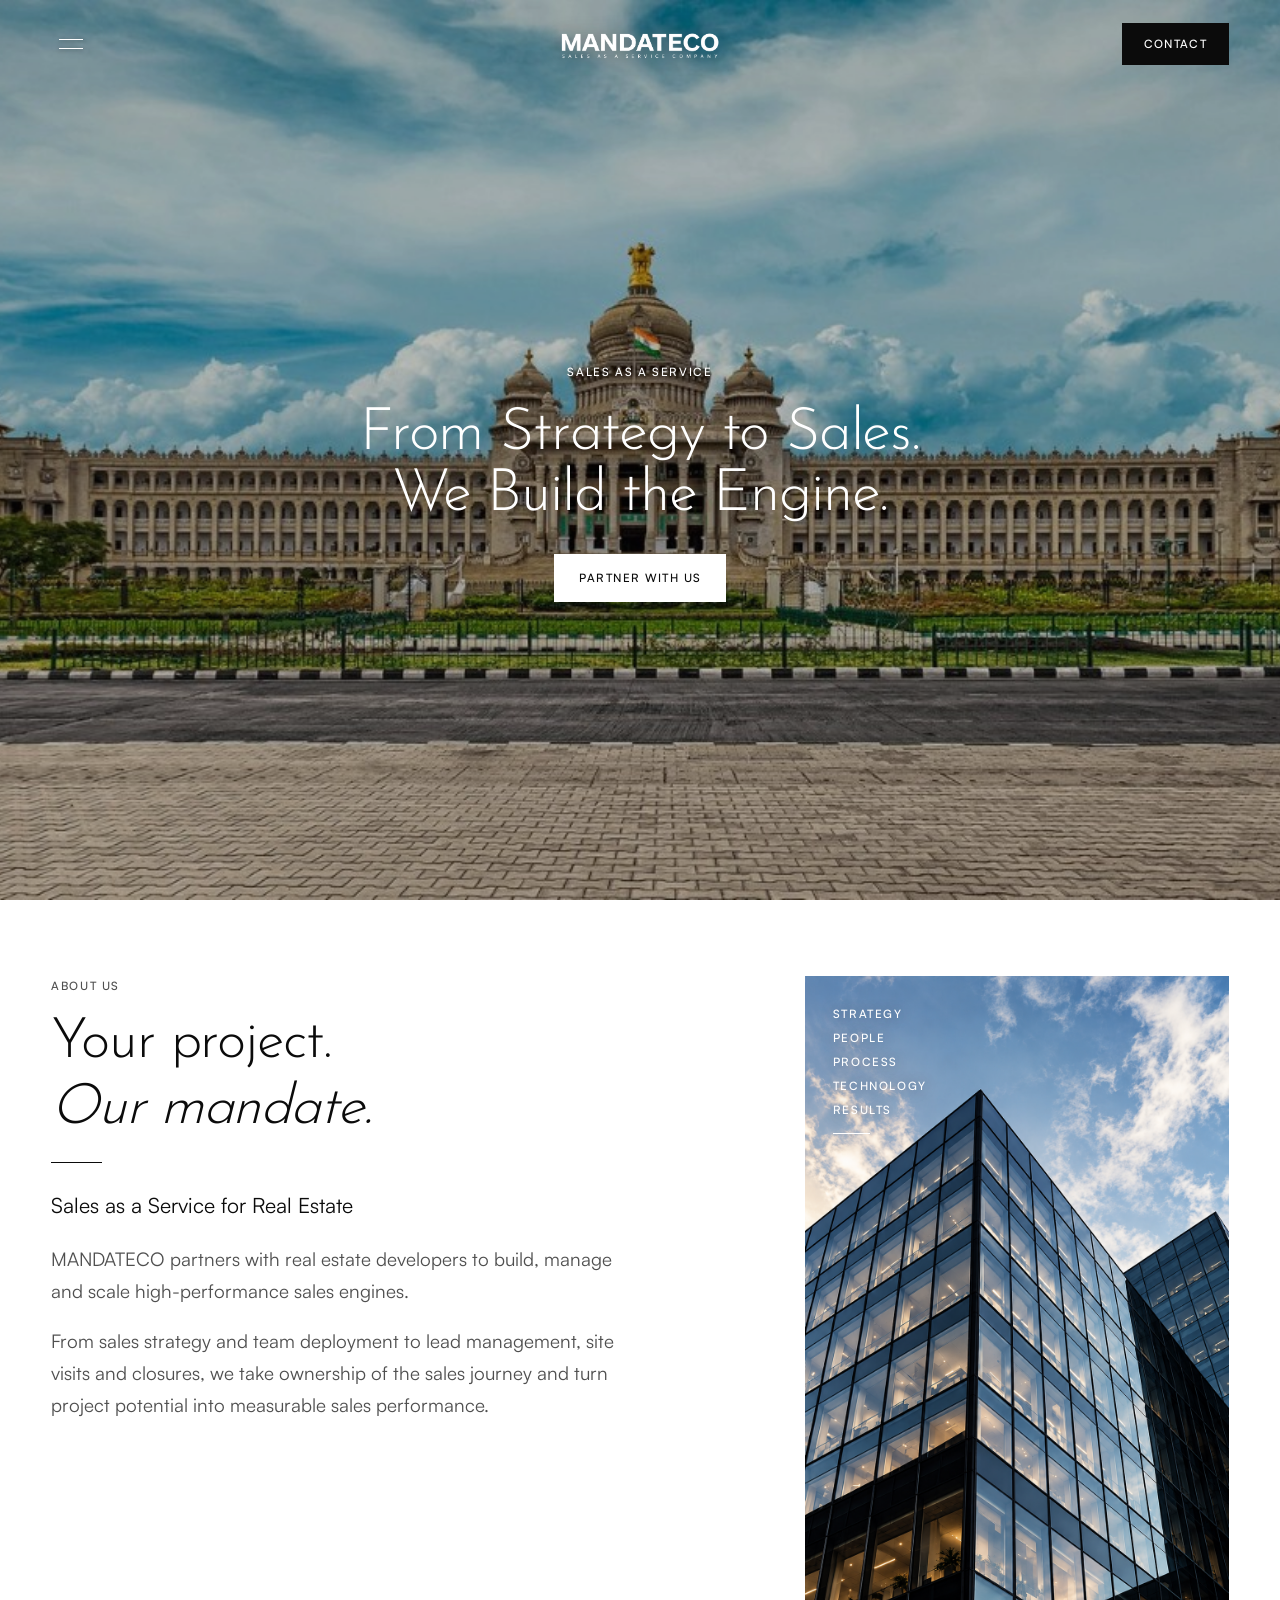
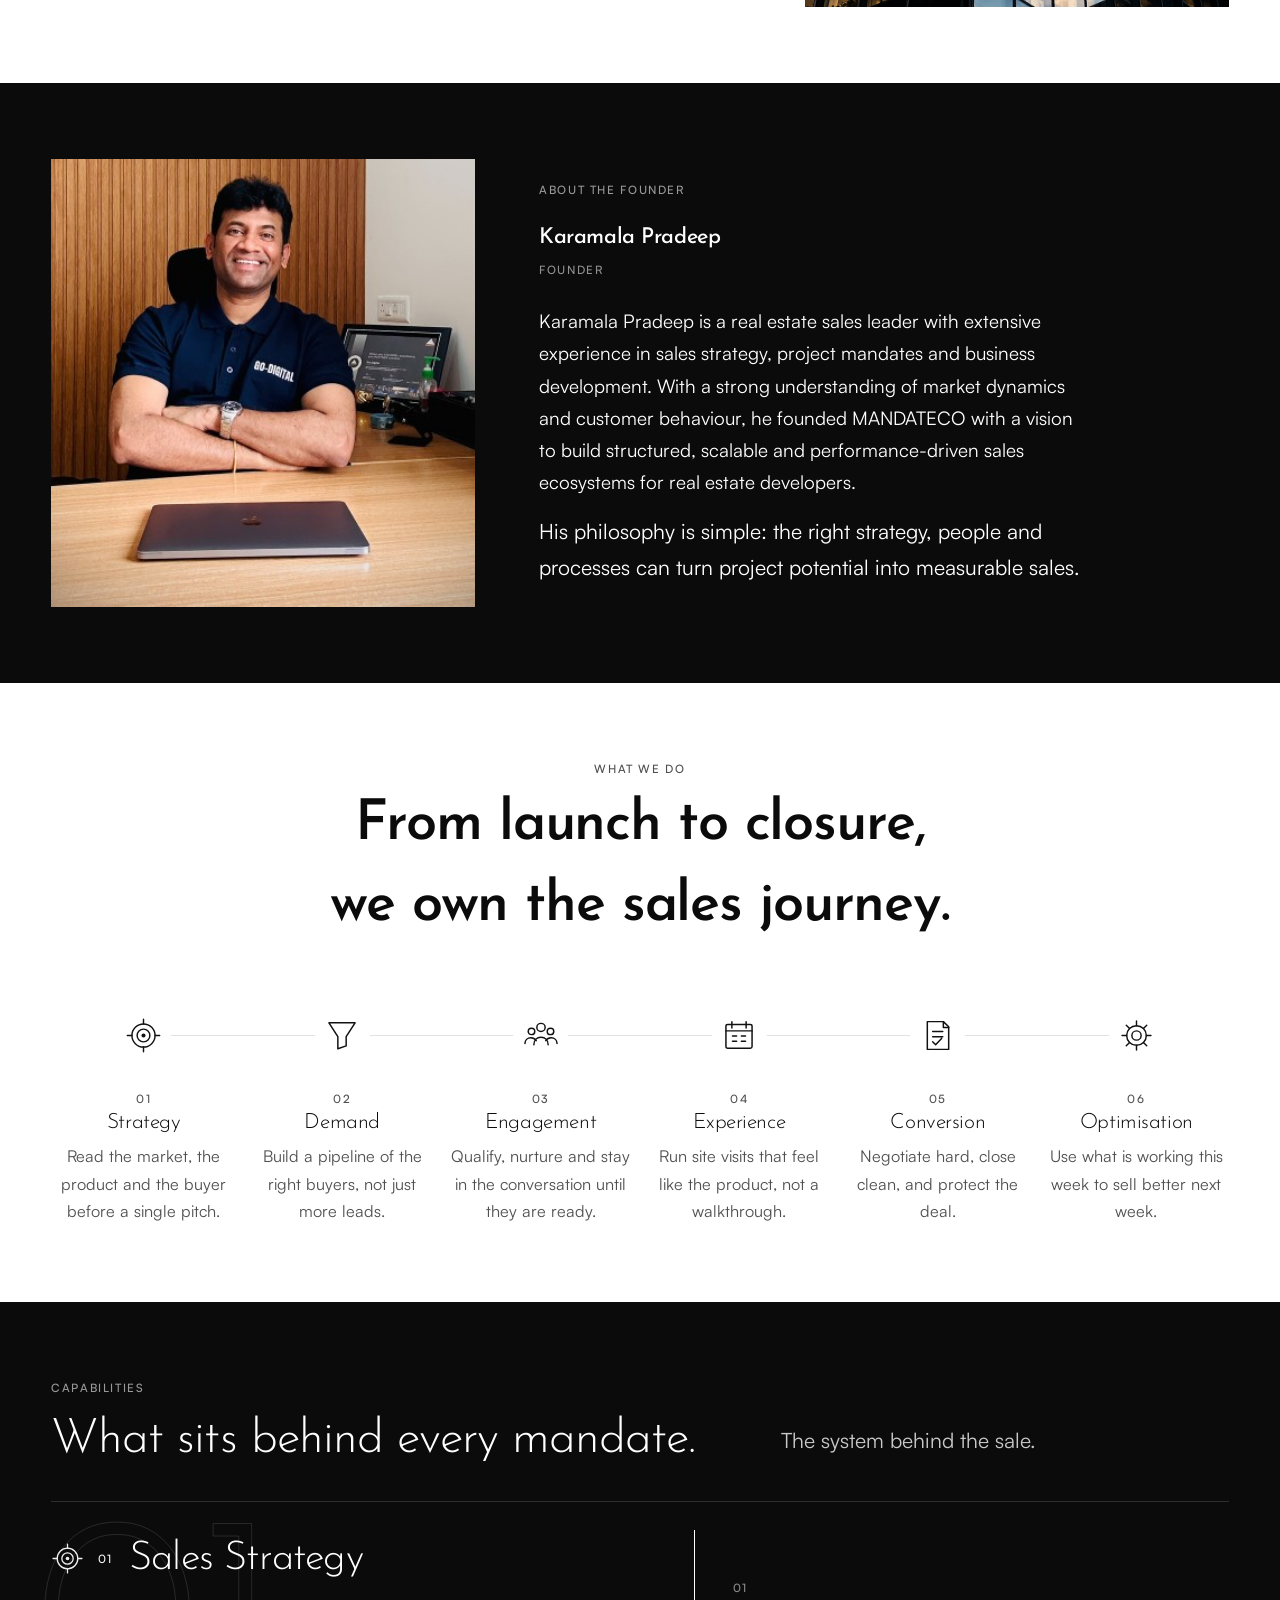
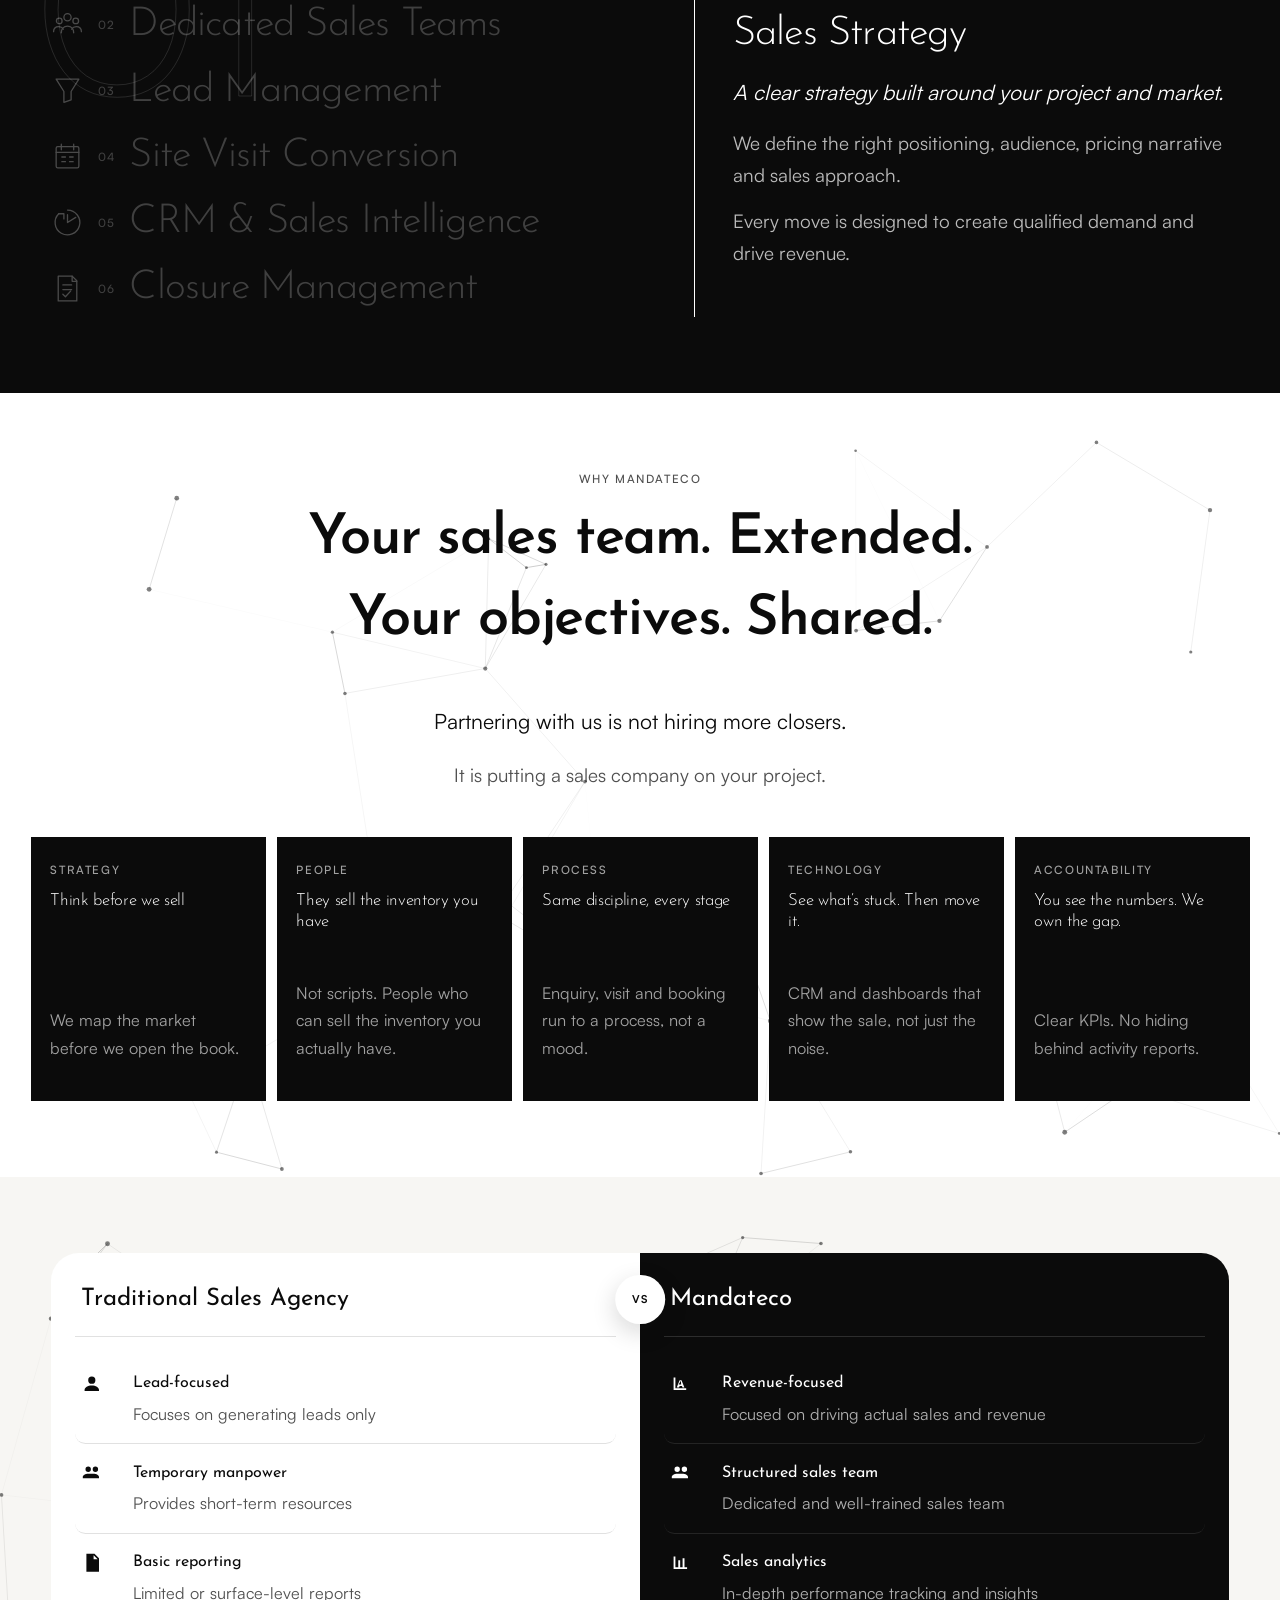
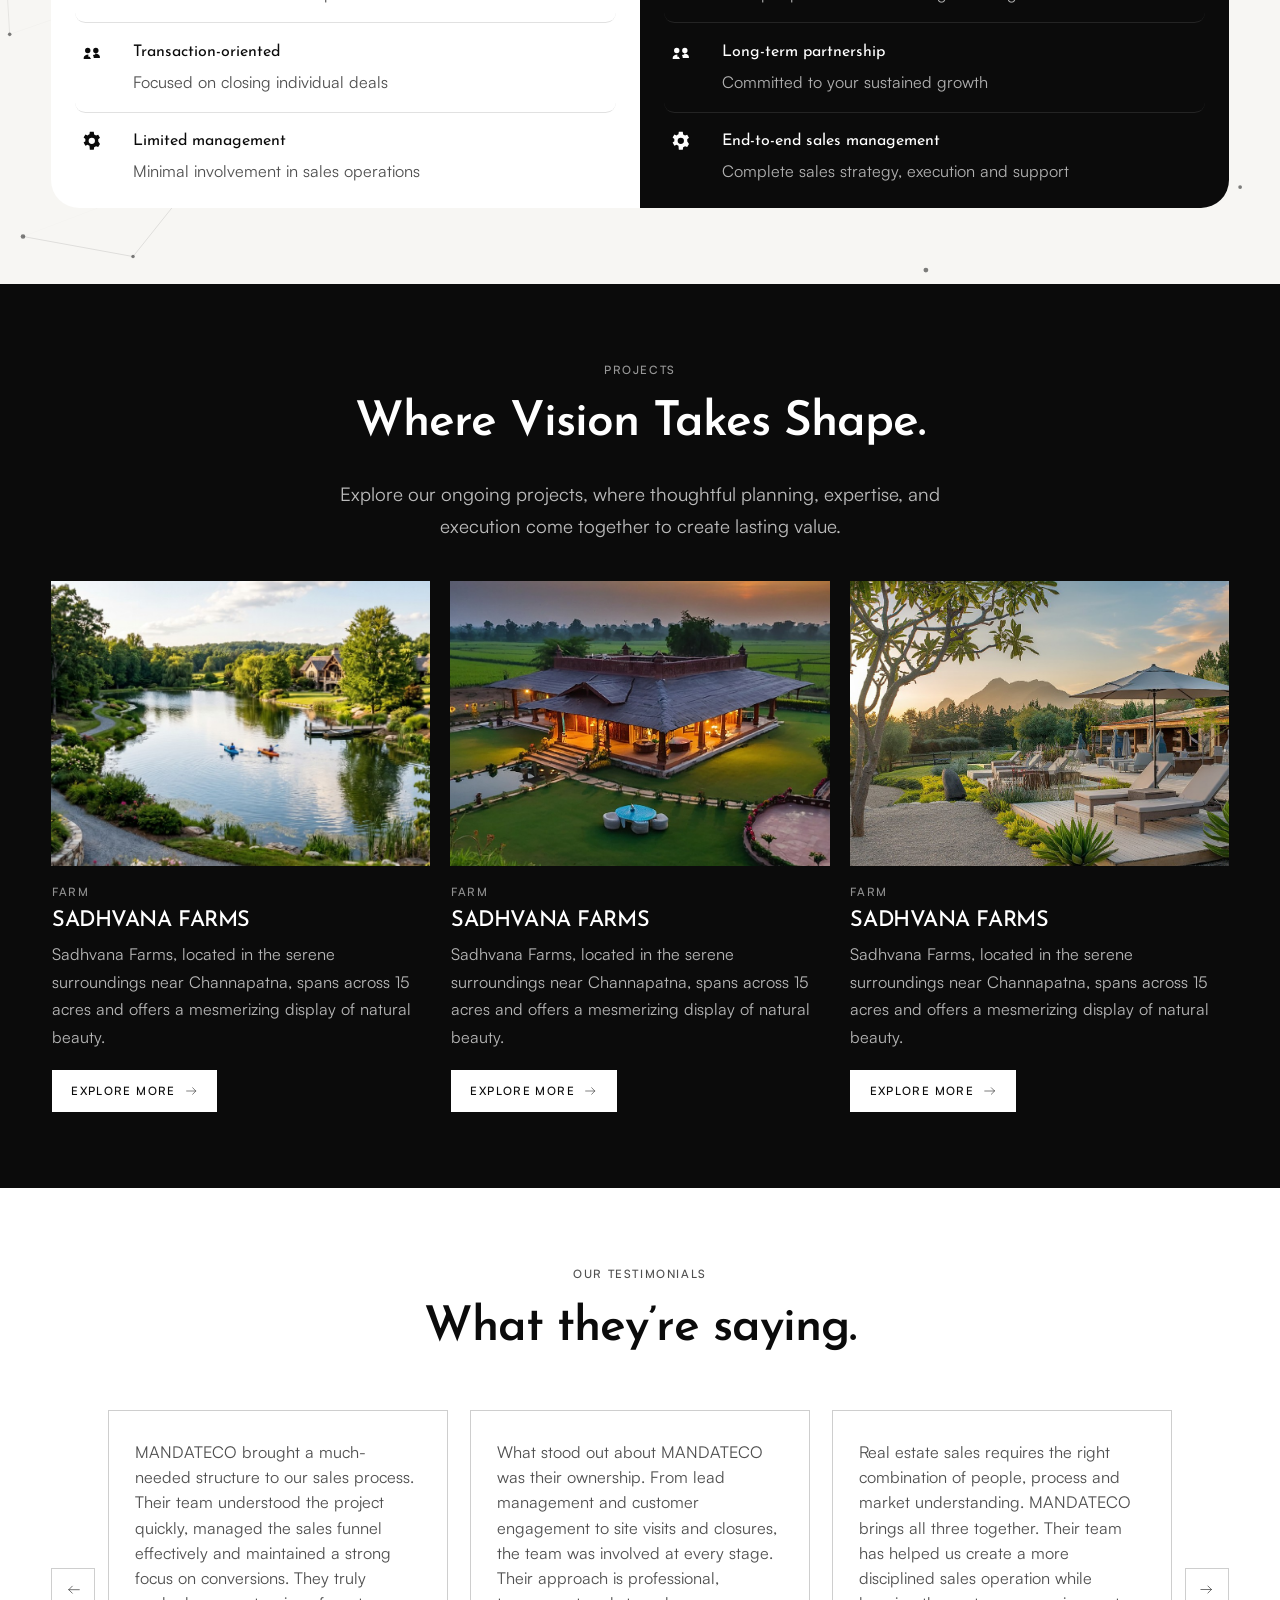
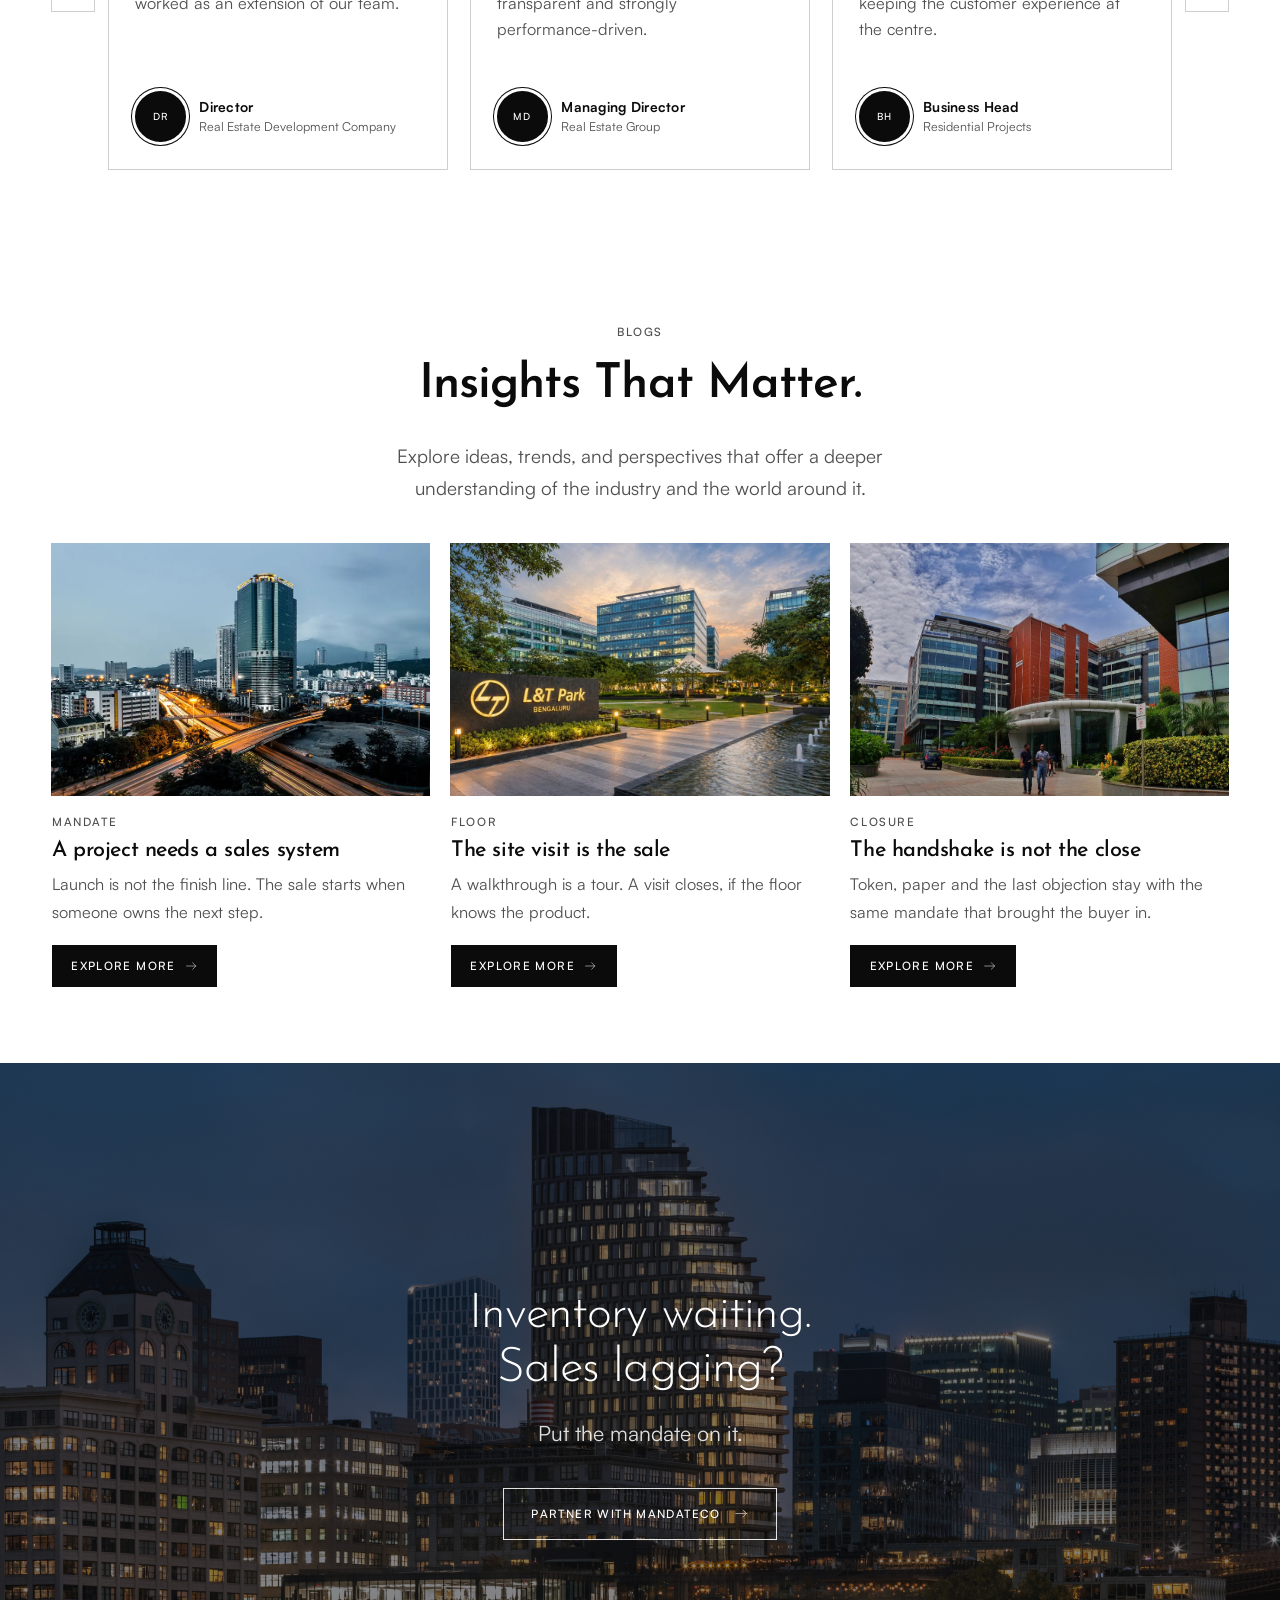
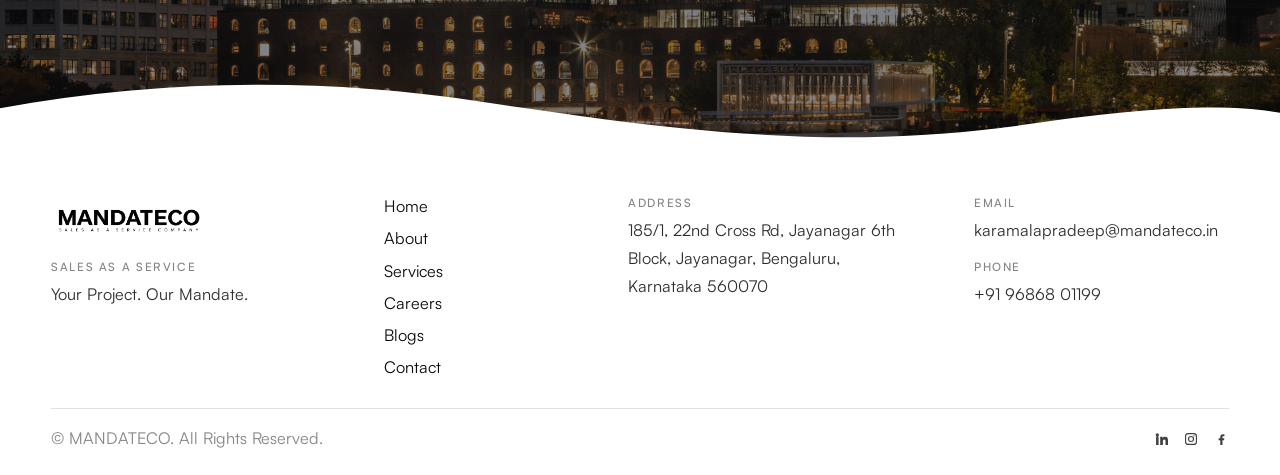
==== commit 76d20fcd: "s" ====
--- a/index.html
+++ b/index.html
@@ -53,7 +53,6 @@
         <a class="heading-md" href="#home">Home</a>
         <a class="heading-md" href="about.html">About</a>
         <a class="heading-md" href="services.html">Services</a>
-        <a class="heading-md" href="project.html">Projects</a>
         <a class="heading-md" href="careers.html">Careers</a>
         <a class="heading-md" href="blog.html">Blogs</a>
         <a class="heading-md" href="contact.html">Contact</a>
@@ -96,10 +95,8 @@
               Sales as a Service
             </p>
             <h1 class="hero__title hero-heading" id="home-title">
-              <span class="hero__line"><span>From Strategy to Sales,</span></span>
-              <span class="hero__line"><span>We Build the Engine</span></span>
-              <span class="hero__line"><span>That Moves Your Real Estate</span></span>
-              <span class="hero__line"><span>Project Forward.</span></span>
+              <span class="hero__line"><span>From Strategy to Sales.</span></span>
+              <span class="hero__line"><span>We Build the Engine.</span></span>
             </h1>
             <div class="hero__actions hero__reveal">
               <a class="btn btn--solid button-text" href="contact.html">Partner With Us</a>
@@ -571,70 +568,9 @@
       <section class="compare" id="compare" aria-labelledby="compare-title">
         <canvas class="why__net" aria-hidden="true"></canvas>
         <div class="compare__inner">
-          <div class="compare__intro">
-            <div class="compare__copy">
-              <p class="compare__eyebrow label">
-                <span>Why GO-DIGITAL</span>
-              </p>
-              <h2 class="compare__title heading-lg" id="compare-title">
-                <span class="compare__line"><span>Not Just a Sales Agency.</span></span>
-                <span class="compare__line"><span>Your Outsourced Real Estate</span></span>
-                <span class="compare__line"><span>Sales Function.</span></span>
-              </h2>
-              <p class="compare__lead description">
-                <span>
-                  We do not just bring you leads. We build, manage and run a complete sales
-                  function for your real estate business so you can focus on what you do
-                  best: building exceptional properties.
-                </span>
-              </p>
-            </div>
-            <div class="compare__visual">
-              <svg class="compare__clip" width="0" height="0" aria-hidden="true">
-                <defs>
-                  <clipPath id="compare-media-clip" clipPathUnits="objectBoundingBox">
-                    <path d="M0 0.34 C0.04 0.08 0.22 0 0.52 0 H1 V1 H0 Z" />
-                  </clipPath>
-                </defs>
-              </svg>
-              <figure class="compare__media">
-                <img
-                  src="Public/images/projects/sadhvana-clubhouse.jpg"
-                  alt="Project clubhouse and landscaped grounds"
-                  width="1600"
-                  height="1200"
-                  loading="lazy"
-                  decoding="async"
-                />
-              </figure>
-              <span class="compare__mark" aria-hidden="true">
-                <svg viewBox="0 0 24 24" width="20" height="20">
-                  <path
-                    fill="none"
-                    stroke="currentColor"
-                    stroke-width="1.7"
-                    d="M7 4.5h10v15.2l-5-3.2-5 3.2Z"
-                  />
-                </svg>
-              </span>
-              <aside class="compare__chip">
-                <span class="compare__chip-icon" aria-hidden="true">
-                  <svg viewBox="0 0 24 24" width="22" height="22">
-                    <path
-                      fill="currentColor"
-                      d="M4 19V5h2v12h12v2H4Zm4-3V8h2.2l3.3 6.2h.1V8H16v8h-2.2l-3.3-6.2h-.1V16H8Z"
-                    />
-                  </svg>
-                </span>
-                <p class="compare__chip-title">From Leads to Revenue</p>
-                <p class="compare__chip-text description-sm">
-                  A complete, managed sales ecosystem
-                </p>
-              </aside>
-            </div>
-          </div>
-
-          <div class="compare__table" role="table" aria-label="Agency compared with GO-DIGITAL">
+          <h2 class="visually-hidden" id="compare-title">Agency compared with Mandateco</h2>
+
+          <div class="compare__table" role="table" aria-label="Agency compared with Mandateco">
             <div class="compare__col compare__col--light" role="rowgroup">
               <h3 class="compare__col-title">Traditional Sales Agency</h3>
               <div class="compare__row" role="row">
@@ -687,7 +623,7 @@
             <p class="compare__vs" aria-hidden="true">VS</p>
 
             <div class="compare__col compare__col--dark" role="rowgroup">
-              <h3 class="compare__col-title">GO-DIGITAL</h3>
+              <h3 class="compare__col-title">Mandateco</h3>
               <div class="compare__row" role="row">
                 <span class="compare__ico" aria-hidden="true">
                   <svg viewBox="0 0 24 24"><path fill="currentColor" d="M4 19V5h2v12h12v2H4Zm3.5-3 3.2-8h2.1l3.2 8h-2.1l-.6-1.6H10.7L10.1 16Zm2.1-3.2h2.8L12.1 8.9h-.2Z"/></svg>
@@ -734,57 +670,6 @@
                 </div>
               </div>
             </div>
-          </div>
-
-          <ul class="compare__feats">
-            <li>
-              <span class="compare__feat-ico" aria-hidden="true">
-                <svg viewBox="0 0 24 24"><path fill="currentColor" d="M12 2.8 4 6.6v5.3c0 5 3.5 8.6 8 9.3 4.5-.7 8-4.3 8-9.3V6.6Zm0 11.7-4-4 1.4-1.4L12 11.7l4.6-4.6L18 8.5Z"/></svg>
-              </span>
-              <h3 class="compare__feat-title">Aligned to Your Goals</h3>
-              <p class="description-sm">
-                We work as an extension of your team, fully aligned with your business objectives.
-              </p>
-            </li>
-            <li>
-              <span class="compare__feat-ico" aria-hidden="true">
-                <svg viewBox="0 0 24 24"><path fill="currentColor" d="M8 11a3 3 0 1 0-3-3 3 3 0 0 0 3 3Zm8 0a3 3 0 1 0-3-3 3 3 0 0 0 3 3ZM8 13c-3.3 0-6 1.6-6 3.6V18h8.1A6.5 6.5 0 0 1 16 13c-3.3 0-6 1.6-6 3.6V18h10v-1.4c0-2-2.7-3.6-6-3.6Z"/></svg>
-              </span>
-              <h3 class="compare__feat-title">Experienced Sales Professionals</h3>
-              <p class="description-sm">
-                A trained and managed team with real estate domain expertise.
-              </p>
-            </li>
-            <li>
-              <span class="compare__feat-ico" aria-hidden="true">
-                <svg viewBox="0 0 24 24"><path fill="currentColor" d="M4 19V5h2v12h3.2V9.2h2.1V17H14V7h2.1v10H19v2H4Z"/></svg>
-              </span>
-              <h3 class="compare__feat-title">Data-Driven Approach</h3>
-              <p class="description-sm">
-                Clear reports, actionable insights and continuous optimization.
-              </p>
-            </li>
-            <li>
-              <span class="compare__feat-ico" aria-hidden="true">
-                <svg viewBox="0 0 24 24"><path fill="currentColor" d="M19.1 12.6a7.2 7.2 0 0 0 .1-1.2 7.2 7.2 0 0 0-.1-1.2l2-1.6-2-3.4-2.4 1a7.4 7.4 0 0 0-2.1-1.2L14.2 2h-4.4L9.4 4.8a7.4 7.4 0 0 0-2.1 1.2l-2.4-1-2 3.4 2 1.6a7.2 7.2 0 0 0-.1 1.2 7.2 7.2 0 0 0 .1 1.2l-2 1.6 2 3.4 2.4-1a7.4 7.4 0 0 0 2.1 1.2L9.8 22h4.4l.4-2.8a7.4 7.4 0 0 0 2.1-1.2l2.4 1 2-3.4ZM12 15.5A3.5 3.5 0 1 1 15.5 12 3.5 3.5 0 0 1 12 15.5Z"/></svg>
-              </span>
-              <h3 class="compare__feat-title">End-to-End Support</h3>
-              <p class="description-sm">
-                From strategy and lead management to site visits and closures.
-              </p>
-            </li>
-          </ul>
-
-          <div class="compare__action">
-            <a class="btn btn--solid button-text" href="contact.html">
-              Build Your Sales Engine
-                <img
-                  src="Public/mandateco_icons_svg/arrow-right.svg"
-                  alt=""
-                  width="24"
-                  height="24"
-                />
-              </a>
           </div>
         </div>
       </section>
@@ -1167,7 +1052,6 @@
               <li><a href="#home">Home</a></li>
               <li><a href="about.html">About</a></li>
               <li><a href="services.html">Services</a></li>
-              <li><a href="project.html">Projects</a></li>
               <li><a href="careers.html">Careers</a></li>
               <li><a href="blog.html">Blogs</a></li>
               <li><a href="contact.html">Contact</a></li>
--- a/css/style.css
+++ b/css/style.css
@@ -2523,7 +2523,8 @@
 
 .projects__head {
   max-width: 38rem;
-  margin-bottom: clamp(1.5rem, 3.5vw, 2.25rem);
+  margin: 0 auto clamp(1.5rem, 3.5vw, 2.25rem);
+  text-align: center;
 }
 
 .projects__eyebrow {
@@ -2755,7 +2756,8 @@
 
 .blog__head {
   max-width: 38rem;
-  margin-bottom: clamp(1.5rem, 3.5vw, 2.25rem);
+  margin: 0 auto clamp(1.5rem, 3.5vw, 2.25rem);
+  text-align: center;
 }
 
 .blog__eyebrow {
@@ -3553,6 +3555,44 @@
   color: var(--black);
 }
 
+.contact .enquire__title {
+  font-size: clamp(1.45rem, 2.4vw, 1.85rem);
+  line-height: 1.2;
+}
+
+.contact .enquire__lead {
+  margin: 0 0 1.15rem;
+}
+
+.contact .enquire__form {
+  display: grid;
+  grid-template-columns: 1fr 1fr;
+  gap: 0.95rem 1.35rem;
+}
+
+.contact .enquire__field {
+  gap: 0.4rem;
+}
+
+.contact .enquire__field textarea {
+  min-height: 0;
+  height: 2.1rem;
+  resize: none;
+  line-height: 1.4;
+}
+
+.contact .enquire__check,
+.contact .enquire__error,
+.contact .enquire__submit,
+.contact .enquire__done {
+  grid-column: 1 / -1;
+}
+
+.contact .enquire__submit {
+  min-height: 2.75rem;
+  margin-top: 0;
+}
+
 @media (max-width: 900px) {
   .contact__inner {
     grid-template-columns: 1fr;
@@ -3568,6 +3608,10 @@
   .contact__points {
     grid-template-columns: 1fr;
     gap: 1.75rem;
+  }
+
+  .contact .enquire__form {
+    grid-template-columns: 1fr;
   }
 }
 
@@ -3835,8 +3879,9 @@
 }
 
 .post-beliefs__head {
-  margin-bottom: clamp(2rem, 4vw, 3.25rem);
-  max-width: 28rem;
+  margin: 0 auto clamp(2rem, 4vw, 3.25rem);
+  max-width: 36rem;
+  text-align: center;
 }
 
 .post-beliefs__eyebrow {
@@ -3845,8 +3890,7 @@
 }
 
 .post-beliefs__title {
-  margin: 0;
-  max-width: 14ch;
+  margin: 0 auto;
 }
 
 .post-beliefs__rail {
@@ -4816,26 +4860,24 @@
 .care-track:nth-child(4) { transition-delay: 0.21s; }
 
 .care-track__photo {
-  width: min(100%, 13.5rem);
+  width: min(100%, 11.5rem);
   aspect-ratio: 1;
-  margin: 0 0 1.25rem;
+  margin: 0 0 1.1rem;
   overflow: hidden;
-  border-radius: 50%;
-  background: #ececec;
+  background: transparent;
 }
 
 .care-track__photo img {
   width: 100%;
   height: 100%;
-  object-fit: cover;
-  object-position: center 20%;
+  object-fit: contain;
+  display: block;
+  transform: none;
+  transition: transform 0.7s cubic-bezier(0.16, 1, 0.3, 1);
+}
+
+.care-track:hover .care-track__photo img {
   transform: scale(1.04);
-  transition: transform 1.1s cubic-bezier(0.16, 1, 0.3, 1);
-}
-
-.care-track.is-in .care-track__photo img,
-.care-track:hover .care-track__photo img {
-  transform: scale(1);
 }
 
 .care-track__dept {
@@ -5239,6 +5281,53 @@
   transition: opacity 0.85s ease 0.08s, transform 0.95s cubic-bezier(0.16, 1, 0.3, 1) 0.08s;
 }
 
+.care-apply .enquire__title {
+  margin: 0 0 0.55rem;
+  font-family: var(--font-display);
+  font-size: var(--text-md);
+  font-weight: 300;
+  line-height: var(--leading-md);
+  letter-spacing: var(--tracking-tight);
+}
+
+.care-apply .enquire__lead {
+  margin: 0 0 1.5rem;
+}
+
+.care-apply .enquire__form {
+  display: grid;
+  grid-template-columns: 1fr 1fr;
+  gap: 0.95rem 1.5rem;
+}
+
+.care-apply .enquire__field {
+  gap: 0.4rem;
+}
+
+.care-apply .enquire__field textarea {
+  min-height: 0;
+  height: 2.1rem;
+  resize: none;
+  line-height: 1.4;
+}
+
+.care-apply .enquire__check,
+.care-apply .enquire__error,
+.care-apply .enquire__submit,
+.care-apply .enquire__done {
+  grid-column: 1 / -1;
+}
+
+.care-apply .enquire__check {
+  margin-top: 0.1rem;
+}
+
+.care-apply .enquire__submit {
+  width: 100%;
+  min-height: 2.75rem;
+  margin-top: 0;
+}
+
 .care-apply.is-in .enquire {
   opacity: 1;
   transform: none;
@@ -5295,6 +5384,10 @@
 
   .care-track__note {
     max-width: 20rem;
+  }
+
+  .care-apply .enquire__form {
+    grid-template-columns: 1fr;
   }
 }
 
@@ -6376,7 +6469,7 @@
 .believe {
   background: var(--white);
   color: var(--black);
-  padding: var(--section-y) var(--pad-x);
+  padding: clamp(2rem, 4.5vw, 3.25rem) var(--pad-x);
 }
 
 .believe__inner {
@@ -6386,9 +6479,12 @@
 
 .believe__head {
   display: flex;
+  flex-direction: column;
   align-items: center;
-  gap: 1.25rem;
-  margin-bottom: clamp(2rem, 4vw, 3rem);
+  justify-content: center;
+  text-align: center;
+  gap: 0.7rem;
+  margin-bottom: 1.15rem;
 }
 
 .believe__title {
@@ -6409,12 +6505,11 @@
 
 .believe__rule {
   display: block;
-  flex: 1;
+  width: 4.5rem;
   height: 1px;
-  max-width: 6.5rem;
   background: var(--hairline-strong);
   transform: scaleX(0);
-  transform-origin: left;
+  transform-origin: center;
   transition: transform 0.8s cubic-bezier(0.16, 1, 0.3, 1) 0.15s;
 }
 
@@ -6426,7 +6521,7 @@
   list-style: none;
   display: grid;
   grid-template-columns: repeat(4, minmax(0, 1fr));
-  gap: 1.75rem 1.25rem;
+  gap: 0.75rem 0.65rem;
   margin: 0;
   padding: 0;
 }
@@ -6451,9 +6546,9 @@
   display: inline-flex;
   align-items: center;
   justify-content: center;
-  width: 3.4rem;
-  height: 3.4rem;
-  margin-bottom: 1rem;
+  width: 2.6rem;
+  height: 2.6rem;
+  margin-bottom: 0.5rem;
   border-radius: 50%;
   background: #f3f2ef;
   color: var(--black);
@@ -6471,16 +6566,18 @@
 }
 
 .believe__name {
-  margin: 0 0 0.45rem;
+  margin: 0 0 0.2rem;
   font-family: var(--font-display);
-  font-size: 1.15rem;
+  font-size: 1.05rem;
   font-weight: 400;
+  line-height: 1.2;
 }
 
 .believe__grid .description-sm {
   margin: 0 auto;
-  max-width: 16rem;
+  max-width: 18rem;
   color: var(--black-soft);
+  line-height: 1.4;
 }
 
 @media (hover: hover) and (pointer: fine) {
